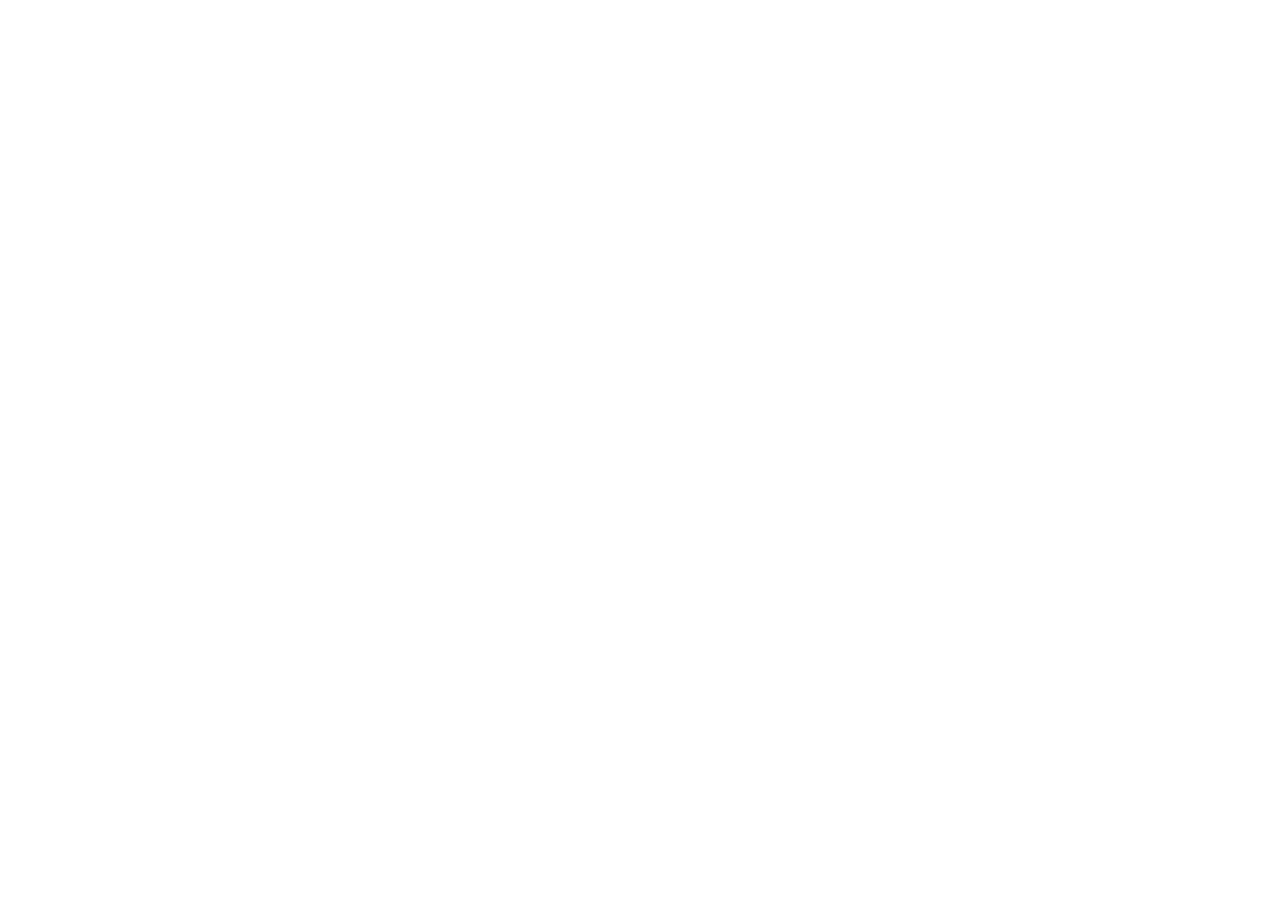
==== public/index.html @ 7d1fc3ef "Fix GitHub Pages project route" ====
<!doctype html>
<html lang="en">

  <head>
    <meta charset="UTF-8" />
    <meta
      name="viewport"
      content="width=device-width, initial-scale=1.0, maximum-scale=1" />
    <link rel="preconnect" href="https://fonts.googleapis.com" />
    <link rel="preconnect" href="https://fonts.gstatic.com" crossorigin />
    <link href="https://fonts.googleapis.com/css2?family=Cormorant+Garamond:ital,wght@0,400;0,500;0,600;1,400;1,500&family=Manrope:wght@400;500;600;700&display=swap" rel="stylesheet" />
    <meta name="theme-color" content="#171613" />
    <meta name="description" content="Maison Luminé — luxury streetwear, crafted in Lagos. For those becoming. Where luxury becomes legacy." />
    <meta property="og:title" content="Maison Luminé — For Those Becoming" />
    <meta property="og:description" content="Luxury streetwear, crafted in Lagos. Discover the next expression from Maison Luminé." />
    <title>Maison Luminé — Luxury Streetwear, Lagos</title>
    <script type="module" crossorigin src="/maison-lumine/assets/index-CKcdTWID.js"></script>
    <link rel="stylesheet" crossorigin href="/maison-lumine/assets/index-BAjoFirK.css">
  </head>

  <body>
    <script id="manus-runtime">window.__MANUS_HOST_DEV__ = false;
(function(){"use strict";var Mr={exports:{}},Kn={};/**
 * @license React
 * react-jsx-runtime.production.js
 *
 * Copyright (c) Meta Platforms, Inc. and affiliates.
 *
 * This source code is licensed under the MIT license found in the
 * LICENSE file in the root directory of this source tree.
 */var $c;function um(){if($c)return Kn;$c=1;var r=Symbol.for("react.transitional.element"),i=Symbol.for("react.fragment");function c(s,d,m){var x=null;if(m!==void 0&&(x=""+m),d.key!==void 0&&(x=""+d.key),"key"in d){m={};for(var R in d)R!=="key"&&(m[R]=d[R])}else m=d;return d=m.ref,{$$typeof:r,type:s,key:x,ref:d!==void 0?d:null,props:m}}return Kn.Fragment=i,Kn.jsx=c,Kn.jsxs=c,Kn}var Fc;function dm(){return Fc||(Fc=1,Mr.exports=um()),Mr.exports}var h=dm(),Ar={exports:{}},Pn={},Rr={exports:{}},Nr={};/**
 * @license React
 * scheduler.production.js
 *
 * Copyright (c) Meta Platforms, Inc. and affiliates.
 *
 * This source code is licensed under the MIT license found in the
 * LICENSE file in the root directory of this source tree.
 */var Ic;function fm(){return Ic||(Ic=1,function(r){function i(A,q){var B=A.length;A.push(q);t:for(;0<B;){var bt=B-1>>>1,p=A[bt];if(0<d(p,q))A[bt]=q,A[B]=p,B=bt;else break t}}function c(A){return A.length===0?null:A[0]}function s(A){if(A.length===0)return null;var q=A[0],B=A.pop();if(B!==q){A[0]=B;t:for(var bt=0,p=A.length,O=p>>>1;bt<O;){var X=2*(bt+1)-1,G=A[X],Z=X+1,st=A[Z];if(0>d(G,B))Z<p&&0>d(st,G)?(A[bt]=st,A[Z]=B,bt=Z):(A[bt]=G,A[X]=B,bt=X);else if(Z<p&&0>d(st,B))A[bt]=st,A[Z]=B,bt=Z;else break t}}return q}function d(A,q){var B=A.sortIndex-q.sortIndex;return B!==0?B:A.id-q.id}if(r.unstable_now=void 0,typeof performance=="object"&&typeof performance.now=="function"){var m=performance;r.unstable_now=function(){return m.now()}}else{var x=Date,R=x.now();r.unstable_now=function(){return x.now()-R}}var C=[],v=[],D=1,j=null,J=3,at=!1,$=!1,nt=!1,ct=!1,ht=typeof setTimeout=="function"?setTimeout:null,St=typeof clearTimeout=="function"?clearTimeout:null,_=typeof setImmediate<"u"?setImmediate:null;function Y(A){for(var q=c(v);q!==null;){if(q.callback===null)s(v);else if(q.startTime<=A)s(v),q.sortIndex=q.expirationTime,i(C,q);else break;q=c(v)}}function H(A){if(nt=!1,Y(A),!$)if(c(C)!==null)$=!0,it||(it=!0,Bt());else{var q=c(v);q!==null&&Mt(H,q.startTime-A)}}var it=!1,rt=-1,V=5,xt=-1;function Be(){return ct?!0:!(r.unstable_now()-xt<V)}function te(){if(ct=!1,it){var A=r.unstable_now();xt=A;var q=!0;try{t:{$=!1,nt&&(nt=!1,St(rt),rt=-1),at=!0;var B=J;try{e:{for(Y(A),j=c(C);j!==null&&!(j.expirationTime>A&&Be());){var bt=j.callback;if(typeof bt=="function"){j.callback=null,J=j.priorityLevel;var p=bt(j.expirationTime<=A);if(A=r.unstable_now(),typeof p=="function"){j.callback=p,Y(A),q=!0;break e}j===c(C)&&s(C),Y(A)}else s(C);j=c(C)}if(j!==null)q=!0;else{var O=c(v);O!==null&&Mt(H,O.startTime-A),q=!1}}break t}finally{j=null,J=B,at=!1}q=void 0}}finally{q?Bt():it=!1}}}var Bt;if(typeof _=="function")Bt=function(){_(te)};else if(typeof MessageChannel<"u"){var me=new MessageChannel,Se=me.port2;me.port1.onmessage=te,Bt=function(){Se.postMessage(null)}}else Bt=function(){ht(te,0)};function Mt(A,q){rt=ht(function(){A(r.unstable_now())},q)}r.unstable_IdlePriority=5,r.unstable_ImmediatePriority=1,r.unstable_LowPriority=4,r.unstable_NormalPriority=3,r.unstable_Profiling=null,r.unstable_UserBlockingPriority=2,r.unstable_cancelCallback=function(A){A.callback=null},r.unstable_forceFrameRate=function(A){0>A||125<A?console.error("forceFrameRate takes a positive int between 0 and 125, forcing frame rates higher than 125 fps is not supported"):V=0<A?Math.floor(1e3/A):5},r.unstable_getCurrentPriorityLevel=function(){return J},r.unstable_next=function(A){switch(J){case 1:case 2:case 3:var q=3;break;default:q=J}var B=J;J=q;try{return A()}finally{J=B}},r.unstable_requestPaint=function(){ct=!0},r.unstable_runWithPriority=function(A,q){switch(A){case 1:case 2:case 3:case 4:case 5:break;default:A=3}var B=J;J=A;try{return q()}finally{J=B}},r.unstable_scheduleCallback=function(A,q,B){var bt=r.unstable_now();switch(typeof B=="object"&&B!==null?(B=B.delay,B=typeof B=="number"&&0<B?bt+B:bt):B=bt,A){case 1:var p=-1;break;case 2:p=250;break;case 5:p=1073741823;break;case 4:p=1e4;break;default:p=5e3}return p=B+p,A={id:D++,callback:q,priorityLevel:A,startTime:B,expirationTime:p,sortIndex:-1},B>bt?(A.sortIndex=B,i(v,A),c(C)===null&&A===c(v)&&(nt?(St(rt),rt=-1):nt=!0,Mt(H,B-bt))):(A.sortIndex=p,i(C,A),$||at||($=!0,it||(it=!0,Bt()))),A},r.unstable_shouldYield=Be,r.unstable_wrapCallback=function(A){var q=J;return function(){var B=J;J=q;try{return A.apply(this,arguments)}finally{J=B}}}}(Nr)),Nr}var tu;function hm(){return tu||(tu=1,Rr.exports=fm()),Rr.exports}var zr={exports:{}},ut={};/**
 * @license React
 * react.production.js
 *
 * Copyright (c) Meta Platforms, Inc. and affiliates.
 *
 * This source code is licensed under the MIT license found in the
 * LICENSE file in the root directory of this source tree.
 */var eu;function mm(){if(eu)return ut;eu=1;var r=Symbol.for("react.transitional.element"),i=Symbol.for("react.portal"),c=Symbol.for("react.fragment"),s=Symbol.for("react.strict_mode"),d=Symbol.for("react.profiler"),m=Symbol.for("react.consumer"),x=Symbol.for("react.context"),R=Symbol.for("react.forward_ref"),C=Symbol.for("react.suspense"),v=Symbol.for("react.memo"),D=Symbol.for("react.lazy"),j=Symbol.iterator;function J(p){return p===null||typeof p!="object"?null:(p=j&&p[j]||p["@@iterator"],typeof p=="function"?p:null)}var at={isMounted:function(){return!1},enqueueForceUpdate:function(){},enqueueReplaceState:function(){},enqueueSetState:function(){}},$=Object.assign,nt={};function ct(p,O,X){this.props=p,this.context=O,this.refs=nt,this.updater=X||at}ct.prototype.isReactComponent={},ct.prototype.setState=function(p,O){if(typeof p!="object"&&typeof p!="function"&&p!=null)throw Error("takes an object of state variables to update or a function which returns an object of state variables.");this.updater.enqueueSetState(this,p,O,"setState")},ct.prototype.forceUpdate=function(p){this.updater.enqueueForceUpdate(this,p,"forceUpdate")};function ht(){}ht.prototype=ct.prototype;function St(p,O,X){this.props=p,this.context=O,this.refs=nt,this.updater=X||at}var _=St.prototype=new ht;_.constructor=St,$(_,ct.prototype),_.isPureReactComponent=!0;var Y=Array.isArray,H={H:null,A:null,T:null,S:null,V:null},it=Object.prototype.hasOwnProperty;function rt(p,O,X,G,Z,st){return X=st.ref,{$$typeof:r,type:p,key:O,ref:X!==void 0?X:null,props:st}}function V(p,O){return rt(p.type,O,void 0,void 0,void 0,p.props)}function xt(p){return typeof p=="object"&&p!==null&&p.$$typeof===r}function Be(p){var O={"=":"=0",":":"=2"};return"$"+p.replace(/[=:]/g,function(X){return O[X]})}var te=/\/+/g;function Bt(p,O){return typeof p=="object"&&p!==null&&p.key!=null?Be(""+p.key):O.toString(36)}function me(){}function Se(p){switch(p.status){case"fulfilled":return p.value;case"rejected":throw p.reason;default:switch(typeof p.status=="string"?p.then(me,me):(p.status="pending",p.then(function(O){p.status==="pending"&&(p.status="fulfilled",p.value=O)},function(O){p.status==="pending"&&(p.status="rejected",p.reason=O)})),p.status){case"fulfilled":return p.value;case"rejected":throw p.reason}}throw p}function Mt(p,O,X,G,Z){var st=typeof p;(st==="undefined"||st==="boolean")&&(p=null);var I=!1;if(p===null)I=!0;else switch(st){case"bigint":case"string":case"number":I=!0;break;case"object":switch(p.$$typeof){case r:case i:I=!0;break;case D:return I=p._init,Mt(I(p._payload),O,X,G,Z)}}if(I)return Z=Z(p),I=G===""?"."+Bt(p,0):G,Y(Z)?(X="",I!=null&&(X=I.replace(te,"$&/")+"/"),Mt(Z,O,X,"",function(Jt){return Jt})):Z!=null&&(xt(Z)&&(Z=V(Z,X+(Z.key==null||p&&p.key===Z.key?"":(""+Z.key).replace(te,"$&/")+"/")+I)),O.push(Z)),1;I=0;var gt=G===""?".":G+":";if(Y(p))for(var Tt=0;Tt<p.length;Tt++)G=p[Tt],st=gt+Bt(G,Tt),I+=Mt(G,O,X,st,Z);else if(Tt=J(p),typeof Tt=="function")for(p=Tt.call(p),Tt=0;!(G=p.next()).done;)G=G.value,st=gt+Bt(G,Tt++),I+=Mt(G,O,X,st,Z);else if(st==="object"){if(typeof p.then=="function")return Mt(Se(p),O,X,G,Z);throw O=String(p),Error("Objects are not valid as a React child (found: "+(O==="[object Object]"?"object with keys {"+Object.keys(p).join(", ")+"}":O)+"). If you meant to render a collection of children, use an array instead.")}return I}function A(p,O,X){if(p==null)return p;var G=[],Z=0;return Mt(p,G,"","",function(st){return O.call(X,st,Z++)}),G}function q(p){if(p._status===-1){var O=p._result;O=O(),O.then(function(X){(p._status===0||p._status===-1)&&(p._status=1,p._result=X)},function(X){(p._status===0||p._status===-1)&&(p._status=2,p._result=X)}),p._status===-1&&(p._status=0,p._result=O)}if(p._status===1)return p._result.default;throw p._result}var B=typeof reportError=="function"?reportError:function(p){if(typeof window=="object"&&typeof window.ErrorEvent=="function"){var O=new window.ErrorEvent("error",{bubbles:!0,cancelable:!0,message:typeof p=="object"&&p!==null&&typeof p.message=="string"?String(p.message):String(p),error:p});if(!window.dispatchEvent(O))return}else if(typeof process=="object"&&typeof process.emit=="function"){process.emit("uncaughtException",p);return}console.error(p)};function bt(){}return ut.Children={map:A,forEach:function(p,O,X){A(p,function(){O.apply(this,arguments)},X)},count:function(p){var O=0;return A(p,function(){O++}),O},toArray:function(p){return A(p,function(O){return O})||[]},only:function(p){if(!xt(p))throw Error("React.Children.only expected to receive a single React element child.");return p}},ut.Component=ct,ut.Fragment=c,ut.Profiler=d,ut.PureComponent=St,ut.StrictMode=s,ut.Suspense=C,ut.__CLIENT_INTERNALS_DO_NOT_USE_OR_WARN_USERS_THEY_CANNOT_UPGRADE=H,ut.__COMPILER_RUNTIME={__proto__:null,c:function(p){return H.H.useMemoCache(p)}},ut.cache=function(p){return function(){return p.apply(null,arguments)}},ut.cloneElement=function(p,O,X){if(p==null)throw Error("The argument must be a React element, but you passed "+p+".");var G=$({},p.props),Z=p.key,st=void 0;if(O!=null)for(I in O.ref!==void 0&&(st=void 0),O.key!==void 0&&(Z=""+O.key),O)!it.call(O,I)||I==="key"||I==="__self"||I==="__source"||I==="ref"&&O.ref===void 0||(G[I]=O[I]);var I=arguments.length-2;if(I===1)G.children=X;else if(1<I){for(var gt=Array(I),Tt=0;Tt<I;Tt++)gt[Tt]=arguments[Tt+2];G.children=gt}return rt(p.type,Z,void 0,void 0,st,G)},ut.createContext=function(p){return p={$$typeof:x,_currentValue:p,_currentValue2:p,_threadCount:0,Provider:null,Consumer:null},p.Provider=p,p.Consumer={$$typeof:m,_context:p},p},ut.createElement=function(p,O,X){var G,Z={},st=null;if(O!=null)for(G in O.key!==void 0&&(st=""+O.key),O)it.call(O,G)&&G!=="key"&&G!=="__self"&&G!=="__source"&&(Z[G]=O[G]);var I=arguments.length-2;if(I===1)Z.children=X;else if(1<I){for(var gt=Array(I),Tt=0;Tt<I;Tt++)gt[Tt]=arguments[Tt+2];Z.children=gt}if(p&&p.defaultProps)for(G in I=p.defaultProps,I)Z[G]===void 0&&(Z[G]=I[G]);return rt(p,st,void 0,void 0,null,Z)},ut.createRef=function(){return{current:null}},ut.forwardRef=function(p){return{$$typeof:R,render:p}},ut.isValidElement=xt,ut.lazy=function(p){return{$$typeof:D,_payload:{_status:-1,_result:p},_init:q}},ut.memo=function(p,O){return{$$typeof:v,type:p,compare:O===void 0?null:O}},ut.startTransition=function(p){var O=H.T,X={};H.T=X;try{var G=p(),Z=H.S;Z!==null&&Z(X,G),typeof G=="object"&&G!==null&&typeof G.then=="function"&&G.then(bt,B)}catch(st){B(st)}finally{H.T=O}},ut.unstable_useCacheRefresh=function(){return H.H.useCacheRefresh()},ut.use=function(p){return H.H.use(p)},ut.useActionState=function(p,O,X){return H.H.useActionState(p,O,X)},ut.useCallback=function(p,O){return H.H.useCallback(p,O)},ut.useContext=function(p){return H.H.useContext(p)},ut.useDebugValue=function(){},ut.useDeferredValue=function(p,O){return H.H.useDeferredValue(p,O)},ut.useEffect=function(p,O,X){var G=H.H;if(typeof X=="function")throw Error("useEffect CRUD overload is not enabled in this build of React.");return G.useEffect(p,O)},ut.useId=function(){return H.H.useId()},ut.useImperativeHandle=function(p,O,X){return H.H.useImperativeHandle(p,O,X)},ut.useInsertionEffect=function(p,O){return H.H.useInsertionEffect(p,O)},ut.useLayoutEffect=function(p,O){return H.H.useLayoutEffect(p,O)},ut.useMemo=function(p,O){return H.H.useMemo(p,O)},ut.useOptimistic=function(p,O){return H.H.useOptimistic(p,O)},ut.useReducer=function(p,O,X){return H.H.useReducer(p,O,X)},ut.useRef=function(p){return H.H.useRef(p)},ut.useState=function(p){return H.H.useState(p)},ut.useSyncExternalStore=function(p,O,X){return H.H.useSyncExternalStore(p,O,X)},ut.useTransition=function(){return H.H.useTransition()},ut.version="19.1.1",ut}var lu;function _r(){return lu||(lu=1,zr.exports=mm()),zr.exports}var kr={exports:{}},he={};/**
 * @license React
 * react-dom.production.js
 *
 * Copyright (c) Meta Platforms, Inc. and affiliates.
 *
 * This source code is licensed under the MIT license found in the
 * LICENSE file in the root directory of this source tree.
 */var au;function gm(){if(au)return he;au=1;var r=_r();function i(C){var v="https://react.dev/errors/"+C;if(1<arguments.length){v+="?args[]="+encodeURIComponent(arguments[1]);for(var D=2;D<arguments.length;D++)v+="&args[]="+encodeURIComponent(arguments[D])}return"Minified React error #"+C+"; visit "+v+" for the full message or use the non-minified dev environment for full errors and additional helpful warnings."}function c(){}var s={d:{f:c,r:function(){throw Error(i(522))},D:c,C:c,L:c,m:c,X:c,S:c,M:c},p:0,findDOMNode:null},d=Symbol.for("react.portal");function m(C,v,D){var j=3<arguments.length&&arguments[3]!==void 0?arguments[3]:null;return{$$typeof:d,key:j==null?null:""+j,children:C,containerInfo:v,implementation:D}}var x=r.__CLIENT_INTERNALS_DO_NOT_USE_OR_WARN_USERS_THEY_CANNOT_UPGRADE;function R(C,v){if(C==="font")return"";if(typeof v=="string")return v==="use-credentials"?v:""}return he.__DOM_INTERNALS_DO_NOT_USE_OR_WARN_USERS_THEY_CANNOT_UPGRADE=s,he.createPortal=function(C,v){var D=2<arguments.length&&arguments[2]!==void 0?arguments[2]:null;if(!v||v.nodeType!==1&&v.nodeType!==9&&v.nodeType!==11)throw Error(i(299));return m(C,v,null,D)},he.flushSync=function(C){var v=x.T,D=s.p;try{if(x.T=null,s.p=2,C)return C()}finally{x.T=v,s.p=D,s.d.f()}},he.preconnect=function(C,v){typeof C=="string"&&(v?(v=v.crossOrigin,v=typeof v=="string"?v==="use-credentials"?v:"":void 0):v=null,s.d.C(C,v))},he.prefetchDNS=function(C){typeof C=="string"&&s.d.D(C)},he.preinit=function(C,v){if(typeof C=="string"&&v&&typeof v.as=="string"){var D=v.as,j=R(D,v.crossOrigin),J=typeof v.integrity=="string"?v.integrity:void 0,at=typeof v.fetchPriority=="string"?v.fetchPriority:void 0;D==="style"?s.d.S(C,typeof v.precedence=="string"?v.precedence:void 0,{crossOrigin:j,integrity:J,fetchPriority:at}):D==="script"&&s.d.X(C,{crossOrigin:j,integrity:J,fetchPriority:at,nonce:typeof v.nonce=="string"?v.nonce:void 0})}},he.preinitModule=function(C,v){if(typeof C=="string")if(typeof v=="object"&&v!==null){if(v.as==null||v.as==="script"){var D=R(v.as,v.crossOrigin);s.d.M(C,{crossOrigin:D,integrity:typeof v.integrity=="string"?v.integrity:void 0,nonce:typeof v.nonce=="string"?v.nonce:void 0})}}else v==null&&s.d.M(C)},he.preload=function(C,v){if(typeof C=="string"&&typeof v=="object"&&v!==null&&typeof v.as=="string"){var D=v.as,j=R(D,v.crossOrigin);s.d.L(C,D,{crossOrigin:j,integrity:typeof v.integrity=="string"?v.integrity:void 0,nonce:typeof v.nonce=="string"?v.nonce:void 0,type:typeof v.type=="string"?v.type:void 0,fetchPriority:typeof v.fetchPriority=="string"?v.fetchPriority:void 0,referrerPolicy:typeof v.referrerPolicy=="string"?v.referrerPolicy:void 0,imageSrcSet:typeof v.imageSrcSet=="string"?v.imageSrcSet:void 0,imageSizes:typeof v.imageSizes=="string"?v.imageSizes:void 0,media:typeof v.media=="string"?v.media:void 0})}},he.preloadModule=function(C,v){if(typeof C=="string")if(v){var D=R(v.as,v.crossOrigin);s.d.m(C,{as:typeof v.as=="string"&&v.as!=="script"?v.as:void 0,crossOrigin:D,integrity:typeof v.integrity=="string"?v.integrity:void 0})}else s.d.m(C)},he.requestFormReset=function(C){s.d.r(C)},he.unstable_batchedUpdates=function(C,v){return C(v)},he.useFormState=function(C,v,D){return x.H.useFormState(C,v,D)},he.useFormStatus=function(){return x.H.useHostTransitionStatus()},he.version="19.1.1",he}var nu;function pm(){if(nu)return kr.exports;nu=1;function r(){if(!(typeof __REACT_DEVTOOLS_GLOBAL_HOOK__>"u"||typeof __REACT_DEVTOOLS_GLOBAL_HOOK__.checkDCE!="function"))try{__REACT_DEVTOOLS_GLOBAL_HOOK__.checkDCE(r)}catch(i){console.error(i)}}return r(),kr.exports=gm(),kr.exports}/**
 * @license React
 * react-dom-client.production.js
 *
 * Copyright (c) Meta Platforms, Inc. and affiliates.
 *
 * This source code is licensed under the MIT license found in the
 * LICENSE file in the root directory of this source tree.
 */var ou;function ym(){if(ou)return Pn;ou=1;var r=hm(),i=_r(),c=pm();function s(t){var e="https://react.dev/errors/"+t;if(1<arguments.length){e+="?args[]="+encodeURIComponent(arguments[1]);for(var l=2;l<arguments.length;l++)e+="&args[]="+encodeURIComponent(arguments[l])}return"Minified React error #"+t+"; visit "+e+" for the full message or use the non-minified dev environment for full errors and additional helpful warnings."}function d(t){return!(!t||t.nodeType!==1&&t.nodeType!==9&&t.nodeType!==11)}function m(t){var e=t,l=t;if(t.alternate)for(;e.return;)e=e.return;else{t=e;do e=t,(e.flags&4098)!==0&&(l=e.return),t=e.return;while(t)}return e.tag===3?l:null}function x(t){if(t.tag===13){var e=t.memoizedState;if(e===null&&(t=t.alternate,t!==null&&(e=t.memoizedState)),e!==null)return e.dehydrated}return null}function R(t){if(m(t)!==t)throw Error(s(188))}function C(t){var e=t.alternate;if(!e){if(e=m(t),e===null)throw Error(s(188));return e!==t?null:t}for(var l=t,a=e;;){var n=l.return;if(n===null)break;var o=n.alternate;if(o===null){if(a=n.return,a!==null){l=a;continue}break}if(n.child===o.child){for(o=n.child;o;){if(o===l)return R(n),t;if(o===a)return R(n),e;o=o.sibling}throw Error(s(188))}if(l.return!==a.return)l=n,a=o;else{for(var u=!1,f=n.child;f;){if(f===l){u=!0,l=n,a=o;break}if(f===a){u=!0,a=n,l=o;break}f=f.sibling}if(!u){for(f=o.child;f;){if(f===l){u=!0,l=o,a=n;break}if(f===a){u=!0,a=o,l=n;break}f=f.sibling}if(!u)throw Error(s(189))}}if(l.alternate!==a)throw Error(s(190))}if(l.tag!==3)throw Error(s(188));return l.stateNode.current===l?t:e}function v(t){var e=t.tag;if(e===5||e===26||e===27||e===6)return t;for(t=t.child;t!==null;){if(e=v(t),e!==null)return e;t=t.sibling}return null}var D=Object.assign,j=Symbol.for("react.element"),J=Symbol.for("react.transitional.element"),at=Symbol.for("react.portal"),$=Symbol.for("react.fragment"),nt=Symbol.for("react.strict_mode"),ct=Symbol.for("react.profiler"),ht=Symbol.for("react.provider"),St=Symbol.for("react.consumer"),_=Symbol.for("react.context"),Y=Symbol.for("react.forward_ref"),H=Symbol.for("react.suspense"),it=Symbol.for("react.suspense_list"),rt=Symbol.for("react.memo"),V=Symbol.for("react.lazy"),xt=Symbol.for("react.activity"),Be=Symbol.for("react.memo_cache_sentinel"),te=Symbol.iterator;function Bt(t){return t===null||typeof t!="object"?null:(t=te&&t[te]||t["@@iterator"],typeof t=="function"?t:null)}var me=Symbol.for("react.client.reference");function Se(t){if(t==null)return null;if(typeof t=="function")return t.$$typeof===me?null:t.displayName||t.name||null;if(typeof t=="string")return t;switch(t){case $:return"Fragment";case ct:return"Profiler";case nt:return"StrictMode";case H:return"Suspense";case it:return"SuspenseList";case xt:return"Activity"}if(typeof t=="object")switch(t.$$typeof){case at:return"Portal";case _:return(t.displayName||"Context")+".Provider";case St:return(t._context.displayName||"Context")+".Consumer";case Y:var e=t.render;return t=t.displayName,t||(t=e.displayName||e.name||"",t=t!==""?"ForwardRef("+t+")":"ForwardRef"),t;case rt:return e=t.displayName||null,e!==null?e:Se(t.type)||"Memo";case V:e=t._payload,t=t._init;try{return Se(t(e))}catch{}}return null}var Mt=Array.isArray,A=i.__CLIENT_INTERNALS_DO_NOT_USE_OR_WARN_USERS_THEY_CANNOT_UPGRADE,q=c.__DOM_INTERNALS_DO_NOT_USE_OR_WARN_USERS_THEY_CANNOT_UPGRADE,B={pending:!1,data:null,method:null,action:null},bt=[],p=-1;function O(t){return{current:t}}function X(t){0>p||(t.current=bt[p],bt[p]=null,p--)}function G(t,e){p++,bt[p]=t.current,t.current=e}var Z=O(null),st=O(null),I=O(null),gt=O(null);function Tt(t,e){switch(G(I,e),G(st,t),G(Z,null),e.nodeType){case 9:case 11:t=(t=e.documentElement)&&(t=t.namespaceURI)?Hh(t):0;break;default:if(t=e.tagName,e=e.namespaceURI)e=Hh(e),t=Uh(e,t);else switch(t){case"svg":t=1;break;case"math":t=2;break;default:t=0}}X(Z),G(Z,t)}function Jt(){X(Z),X(st),X(I)}function Ke(t){t.memoizedState!==null&&G(gt,t);var e=Z.current,l=Uh(e,t.type);e!==l&&(G(st,t),G(Z,l))}function Ce(t){st.current===t&&(X(Z),X(st)),gt.current===t&&(X(gt),Wo._currentValue=B)}var Pe=Object.prototype.hasOwnProperty,yl=r.unstable_scheduleCallback,sn=r.unstable_cancelCallback,Ca=r.unstable_shouldYield,ri=r.unstable_requestPaint,ge=r.unstable_now,si=r.unstable_getCurrentPriorityLevel,Ul=r.unstable_ImmediatePriority,Fn=r.unstable_UserBlockingPriority,nl=r.unstable_NormalPriority,ci=r.unstable_LowPriority,Gl=r.unstable_IdlePriority,ui=r.log,Ea=r.unstable_setDisableYieldValue,ql=null,Wt=null;function Je(t){if(typeof ui=="function"&&Ea(t),Wt&&typeof Wt.setStrictMode=="function")try{Wt.setStrictMode(ql,t)}catch{}}var $t=Math.clz32?Math.clz32:fi,di=Math.log,Ta=Math.LN2;function fi(t){return t>>>=0,t===0?32:31-(di(t)/Ta|0)|0}var L=256,cn=4194304;function vl(t){var e=t&42;if(e!==0)return e;switch(t&-t){case 1:return 1;case 2:return 2;case 4:return 4;case 8:return 8;case 16:return 16;case 32:return 32;case 64:return 64;case 128:return 128;case 256:case 512:case 1024:case 2048:case 4096:case 8192:case 16384:case 32768:case 65536:case 131072:case 262144:case 524288:case 1048576:case 2097152:return t&4194048;case 4194304:case 8388608:case 16777216:case 33554432:return t&62914560;case 67108864:return 67108864;case 134217728:return 134217728;case 268435456:return 268435456;case 536870912:return 536870912;case 1073741824:return 0;default:return t}}function un(t,e,l){var a=t.pendingLanes;if(a===0)return 0;var n=0,o=t.suspendedLanes,u=t.pingedLanes;t=t.warmLanes;var f=a&134217727;return f!==0?(a=f&~o,a!==0?n=vl(a):(u&=f,u!==0?n=vl(u):l||(l=f&~t,l!==0&&(n=vl(l))))):(f=a&~o,f!==0?n=vl(f):u!==0?n=vl(u):l||(l=a&~t,l!==0&&(n=vl(l)))),n===0?0:e!==0&&e!==n&&(e&o)===0&&(o=n&-n,l=e&-e,o>=l||o===32&&(l&4194048)!==0)?e:n}function Dt(t,e){return(t.pendingLanes&~(t.suspendedLanes&~t.pingedLanes)&e)===0}function In(t,e){switch(t){case 1:case 2:case 4:case 8:case 64:return e+250;case 16:case 32:case 128:case 256:case 512:case 1024:case 2048:case 4096:case 8192:case 16384:case 32768:case 65536:case 131072:case 262144:case 524288:case 1048576:case 2097152:return e+5e3;case 4194304:case 8388608:case 16777216:case 33554432:return-1;case 67108864:case 134217728:case 268435456:case 536870912:case 1073741824:return-1;default:return-1}}function to(){var t=L;return L<<=1,(L&4194048)===0&&(L=256),t}function hi(){var t=cn;return cn<<=1,(cn&62914560)===0&&(cn=4194304),t}function eo(t){for(var e=[],l=0;31>l;l++)e.push(t);return e}function Da(t,e){t.pendingLanes|=e,e!==268435456&&(t.suspendedLanes=0,t.pingedLanes=0,t.warmLanes=0)}function Ir(t,e,l,a,n,o){var u=t.pendingLanes;t.pendingLanes=l,t.suspendedLanes=0,t.pingedLanes=0,t.warmLanes=0,t.expiredLanes&=l,t.entangledLanes&=l,t.errorRecoveryDisabledLanes&=l,t.shellSuspendCounter=0;var f=t.entanglements,g=t.expirationTimes,S=t.hiddenUpdates;for(l=u&~l;0<l;){var N=31-$t(l),k=1<<N;f[N]=0,g[N]=-1;var E=S[N];if(E!==null)for(S[N]=null,N=0;N<E.length;N++){var T=E[N];T!==null&&(T.lane&=-536870913)}l&=~k}a!==0&&mi(t,a,0),o!==0&&n===0&&t.tag!==0&&(t.suspendedLanes|=o&~(u&~e))}function mi(t,e,l){t.pendingLanes|=e,t.suspendedLanes&=~e;var a=31-$t(e);t.entangledLanes|=e,t.entanglements[a]=t.entanglements[a]|1073741824|l&4194090}function gi(t,e){var l=t.entangledLanes|=e;for(t=t.entanglements;l;){var a=31-$t(l),n=1<<a;n&e|t[a]&e&&(t[a]|=e),l&=~n}}function lo(t){switch(t){case 2:t=1;break;case 8:t=4;break;case 32:t=16;break;case 256:case 512:case 1024:case 2048:case 4096:case 8192:case 16384:case 32768:case 65536:case 131072:case 262144:case 524288:case 1048576:case 2097152:case 4194304:case 8388608:case 16777216:case 33554432:t=128;break;case 268435456:t=134217728;break;default:t=0}return t}function ao(t){return t&=-t,2<t?8<t?(t&134217727)!==0?32:268435456:8:2}function pi(){var t=q.p;return t!==0?t:(t=window.event,t===void 0?32:nm(t.type))}function ts(t,e){var l=q.p;try{return q.p=t,e()}finally{q.p=l}}var ol=Math.random().toString(36).slice(2),ee="__reactFiber$"+ol,pe="__reactProps$"+ol,Yl="__reactContainer$"+ol,no="__reactEvents$"+ol,es="__reactListeners$"+ol,ls="__reactHandles$"+ol,yi="__reactResources$"+ol,Ma="__reactMarker$"+ol;function oo(t){delete t[ee],delete t[pe],delete t[no],delete t[es],delete t[ls]}function Vl(t){var e=t[ee];if(e)return e;for(var l=t.parentNode;l;){if(e=l[Yl]||l[ee]){if(l=e.alternate,e.child!==null||l!==null&&l.child!==null)for(t=Vh(t);t!==null;){if(l=t[ee])return l;t=Vh(t)}return e}t=l,l=t.parentNode}return null}function Xl(t){if(t=t[ee]||t[Yl]){var e=t.tag;if(e===5||e===6||e===13||e===26||e===27||e===3)return t}return null}function Aa(t){var e=t.tag;if(e===5||e===26||e===27||e===6)return t.stateNode;throw Error(s(33))}function Zl(t){var e=t[yi];return e||(e=t[yi]={hoistableStyles:new Map,hoistableScripts:new Map}),e}function Vt(t){t[Ma]=!0}var vi=new Set,bi={};function bl(t,e){We(t,e),We(t+"Capture",e)}function We(t,e){for(bi[t]=e,t=0;t<e.length;t++)vi.add(e[t])}var as=RegExp("^[:A-Z_a-z\\u00C0-\\u00D6\\u00D8-\\u00F6\\u00F8-\\u02FF\\u0370-\\u037D\\u037F-\\u1FFF\\u200C-\\u200D\\u2070-\\u218F\\u2C00-\\u2FEF\\u3001-\\uD7FF\\uF900-\\uFDCF\\uFDF0-\\uFFFD][:A-Z_a-z\\u00C0-\\u00D6\\u00D8-\\u00F6\\u00F8-\\u02FF\\u0370-\\u037D\\u037F-\\u1FFF\\u200C-\\u200D\\u2070-\\u218F\\u2C00-\\u2FEF\\u3001-\\uD7FF\\uF900-\\uFDCF\\uFDF0-\\uFFFD\\-.0-9\\u00B7\\u0300-\\u036F\\u203F-\\u2040]*$"),xi={},wi={};function Ra(t){return Pe.call(wi,t)?!0:Pe.call(xi,t)?!1:as.test(t)?wi[t]=!0:(xi[t]=!0,!1)}function M(t,e,l){if(Ra(e))if(l===null)t.removeAttribute(e);else{switch(typeof l){case"undefined":case"function":case"symbol":t.removeAttribute(e);return;case"boolean":var a=e.toLowerCase().slice(0,5);if(a!=="data-"&&a!=="aria-"){t.removeAttribute(e);return}}t.setAttribute(e,""+l)}}function tt(t,e,l){if(l===null)t.removeAttribute(e);else{switch(typeof l){case"undefined":case"function":case"symbol":case"boolean":t.removeAttribute(e);return}t.setAttribute(e,""+l)}}function Ot(t,e,l,a){if(a===null)t.removeAttribute(l);else{switch(typeof a){case"undefined":case"function":case"symbol":case"boolean":t.removeAttribute(l);return}t.setAttributeNS(e,l,""+a)}}var le,Ee;function ae(t){if(le===void 0)try{throw Error()}catch(l){var e=l.stack.trim().match(/\n( *(at )?)/);le=e&&e[1]||"",Ee=-1<l.stack.indexOf(`
    at`)?" (<anonymous>)":-1<l.stack.indexOf("@")?"@unknown:0:0":""}return`
`+le+t+Ee}var Le=!1;function He(t,e){if(!t||Le)return"";Le=!0;var l=Error.prepareStackTrace;Error.prepareStackTrace=void 0;try{var a={DetermineComponentFrameRoot:function(){try{if(e){var k=function(){throw Error()};if(Object.defineProperty(k.prototype,"props",{set:function(){throw Error()}}),typeof Reflect=="object"&&Reflect.construct){try{Reflect.construct(k,[])}catch(T){var E=T}Reflect.construct(t,[],k)}else{try{k.call()}catch(T){E=T}t.call(k.prototype)}}else{try{throw Error()}catch(T){E=T}(k=t())&&typeof k.catch=="function"&&k.catch(function(){})}}catch(T){if(T&&E&&typeof T.stack=="string")return[T.stack,E.stack]}return[null,null]}};a.DetermineComponentFrameRoot.displayName="DetermineComponentFrameRoot";var n=Object.getOwnPropertyDescriptor(a.DetermineComponentFrameRoot,"name");n&&n.configurable&&Object.defineProperty(a.DetermineComponentFrameRoot,"name",{value:"DetermineComponentFrameRoot"});var o=a.DetermineComponentFrameRoot(),u=o[0],f=o[1];if(u&&f){var g=u.split(`
`),S=f.split(`
`);for(n=a=0;a<g.length&&!g[a].includes("DetermineComponentFrameRoot");)a++;for(;n<S.length&&!S[n].includes("DetermineComponentFrameRoot");)n++;if(a===g.length||n===S.length)for(a=g.length-1,n=S.length-1;1<=a&&0<=n&&g[a]!==S[n];)n--;for(;1<=a&&0<=n;a--,n--)if(g[a]!==S[n]){if(a!==1||n!==1)do if(a--,n--,0>n||g[a]!==S[n]){var N=`
`+g[a].replace(" at new "," at ");return t.displayName&&N.includes("<anonymous>")&&(N=N.replace("<anonymous>",t.displayName)),N}while(1<=a&&0<=n);break}}}finally{Le=!1,Error.prepareStackTrace=l}return(l=t?t.displayName||t.name:"")?ae(l):""}function Ql(t){switch(t.tag){case 26:case 27:case 5:return ae(t.type);case 16:return ae("Lazy");case 13:return ae("Suspense");case 19:return ae("SuspenseList");case 0:case 15:return He(t.type,!1);case 11:return He(t.type.render,!1);case 1:return He(t.type,!0);case 31:return ae("Activity");default:return""}}function xl(t){try{var e="";do e+=Ql(t),t=t.return;while(t);return e}catch(l){return`
Error generating stack: `+l.message+`
`+l.stack}}function Xt(t){switch(typeof t){case"bigint":case"boolean":case"number":case"string":case"undefined":return t;case"object":return t;default:return""}}function il(t){var e=t.type;return(t=t.nodeName)&&t.toLowerCase()==="input"&&(e==="checkbox"||e==="radio")}function ve(t){var e=il(t)?"checked":"value",l=Object.getOwnPropertyDescriptor(t.constructor.prototype,e),a=""+t[e];if(!t.hasOwnProperty(e)&&typeof l<"u"&&typeof l.get=="function"&&typeof l.set=="function"){var n=l.get,o=l.set;return Object.defineProperty(t,e,{configurable:!0,get:function(){return n.call(this)},set:function(u){a=""+u,o.call(this,u)}}),Object.defineProperty(t,e,{enumerable:l.enumerable}),{getValue:function(){return a},setValue:function(u){a=""+u},stopTracking:function(){t._valueTracker=null,delete t[e]}}}}function re(t){t._valueTracker||(t._valueTracker=ve(t))}function rl(t){if(!t)return!1;var e=t._valueTracker;if(!e)return!0;var l=e.getValue(),a="";return t&&(a=il(t)?t.checked?"true":"false":t.value),t=a,t!==l?(e.setValue(t),!0):!1}function wl(t){if(t=t||(typeof document<"u"?document:void 0),typeof t>"u")return null;try{return t.activeElement||t.body}catch{return t.body}}var dn=/[\n"\\]/g;function se(t){return t.replace(dn,function(e){return"\\"+e.charCodeAt(0).toString(16)+" "})}function Kl(t,e,l,a,n,o,u,f){t.name="",u!=null&&typeof u!="function"&&typeof u!="symbol"&&typeof u!="boolean"?t.type=u:t.removeAttribute("type"),e!=null?u==="number"?(e===0&&t.value===""||t.value!=e)&&(t.value=""+Xt(e)):t.value!==""+Xt(e)&&(t.value=""+Xt(e)):u!=="submit"&&u!=="reset"||t.removeAttribute("value"),e!=null?Pl(t,u,Xt(e)):l!=null?Pl(t,u,Xt(l)):a!=null&&t.removeAttribute("value"),n==null&&o!=null&&(t.defaultChecked=!!o),n!=null&&(t.checked=n&&typeof n!="function"&&typeof n!="symbol"),f!=null&&typeof f!="function"&&typeof f!="symbol"&&typeof f!="boolean"?t.name=""+Xt(f):t.removeAttribute("name")}function Na(t,e,l,a,n,o,u,f){if(o!=null&&typeof o!="function"&&typeof o!="symbol"&&typeof o!="boolean"&&(t.type=o),e!=null||l!=null){if(!(o!=="submit"&&o!=="reset"||e!=null))return;l=l!=null?""+Xt(l):"",e=e!=null?""+Xt(e):l,f||e===t.value||(t.value=e),t.defaultValue=e}a=a??n,a=typeof a!="function"&&typeof a!="symbol"&&!!a,t.checked=f?t.checked:!!a,t.defaultChecked=!!a,u!=null&&typeof u!="function"&&typeof u!="symbol"&&typeof u!="boolean"&&(t.name=u)}function Pl(t,e,l){e==="number"&&wl(t.ownerDocument)===t||t.defaultValue===""+l||(t.defaultValue=""+l)}function $e(t,e,l,a){if(t=t.options,e){e={};for(var n=0;n<l.length;n++)e["$"+l[n]]=!0;for(l=0;l<t.length;l++)n=e.hasOwnProperty("$"+t[l].value),t[l].selected!==n&&(t[l].selected=n),n&&a&&(t[l].defaultSelected=!0)}else{for(l=""+Xt(l),e=null,n=0;n<t.length;n++){if(t[n].value===l){t[n].selected=!0,a&&(t[n].defaultSelected=!0);return}e!==null||t[n].disabled||(e=t[n])}e!==null&&(e.selected=!0)}}function za(t,e,l){if(e!=null&&(e=""+Xt(e),e!==t.value&&(t.value=e),l==null)){t.defaultValue!==e&&(t.defaultValue=e);return}t.defaultValue=l!=null?""+Xt(l):""}function _a(t,e,l,a){if(e==null){if(a!=null){if(l!=null)throw Error(s(92));if(Mt(a)){if(1<a.length)throw Error(s(93));a=a[0]}l=a}l==null&&(l=""),e=l}l=Xt(e),t.defaultValue=l,a=t.textContent,a===l&&a!==""&&a!==null&&(t.value=a)}function Fe(t,e){if(e){var l=t.firstChild;if(l&&l===t.lastChild&&l.nodeType===3){l.nodeValue=e;return}}t.textContent=e}var fn=new Set("animationIterationCount aspectRatio borderImageOutset borderImageSlice borderImageWidth boxFlex boxFlexGroup boxOrdinalGroup columnCount columns flex flexGrow flexPositive flexShrink flexNegative flexOrder gridArea gridRow gridRowEnd gridRowSpan gridRowStart gridColumn gridColumnEnd gridColumnSpan gridColumnStart fontWeight lineClamp lineHeight opacity order orphans scale tabSize widows zIndex zoom fillOpacity floodOpacity stopOpacity strokeDasharray strokeDashoffset strokeMiterlimit strokeOpacity strokeWidth MozAnimationIterationCount MozBoxFlex MozBoxFlexGroup MozLineClamp msAnimationIterationCount msFlex msZoom msFlexGrow msFlexNegative msFlexOrder msFlexPositive msFlexShrink msGridColumn msGridColumnSpan msGridRow msGridRowSpan WebkitAnimationIterationCount WebkitBoxFlex WebKitBoxFlexGroup WebkitBoxOrdinalGroup WebkitColumnCount WebkitColumns WebkitFlex WebkitFlexGrow WebkitFlexPositive WebkitFlexShrink WebkitLineClamp".split(" "));function ka(t,e,l){var a=e.indexOf("--")===0;l==null||typeof l=="boolean"||l===""?a?t.setProperty(e,""):e==="float"?t.cssFloat="":t[e]="":a?t.setProperty(e,l):typeof l!="number"||l===0||fn.has(e)?e==="float"?t.cssFloat=l:t[e]=(""+l).trim():t[e]=l+"px"}function Oa(t,e,l){if(e!=null&&typeof e!="object")throw Error(s(62));if(t=t.style,l!=null){for(var a in l)!l.hasOwnProperty(a)||e!=null&&e.hasOwnProperty(a)||(a.indexOf("--")===0?t.setProperty(a,""):a==="float"?t.cssFloat="":t[a]="");for(var n in e)a=e[n],e.hasOwnProperty(n)&&l[n]!==a&&ka(t,n,a)}else for(var o in e)e.hasOwnProperty(o)&&ka(t,o,e[o])}function ja(t){if(t.indexOf("-")===-1)return!1;switch(t){case"annotation-xml":case"color-profile":case"font-face":case"font-face-src":case"font-face-uri":case"font-face-format":case"font-face-name":case"missing-glyph":return!1;default:return!0}}var Si=new Map([["acceptCharset","accept-charset"],["htmlFor","for"],["httpEquiv","http-equiv"],["crossOrigin","crossorigin"],["accentHeight","accent-height"],["alignmentBaseline","alignment-baseline"],["arabicForm","arabic-form"],["baselineShift","baseline-shift"],["capHeight","cap-height"],["clipPath","clip-path"],["clipRule","clip-rule"],["colorInterpolation","color-interpolation"],["colorInterpolationFilters","color-interpolation-filters"],["colorProfile","color-profile"],["colorRendering","color-rendering"],["dominantBaseline","dominant-baseline"],["enableBackground","enable-background"],["fillOpacity","fill-opacity"],["fillRule","fill-rule"],["floodColor","flood-color"],["floodOpacity","flood-opacity"],["fontFamily","font-family"],["fontSize","font-size"],["fontSizeAdjust","font-size-adjust"],["fontStretch","font-stretch"],["fontStyle","font-style"],["fontVariant","font-variant"],["fontWeight","font-weight"],["glyphName","glyph-name"],["glyphOrientationHorizontal","glyph-orientation-horizontal"],["glyphOrientationVertical","glyph-orientation-vertical"],["horizAdvX","horiz-adv-x"],["horizOriginX","horiz-origin-x"],["imageRendering","image-rendering"],["letterSpacing","letter-spacing"],["lightingColor","lighting-color"],["markerEnd","marker-end"],["markerMid","marker-mid"],["markerStart","marker-start"],["overlinePosition","overline-position"],["overlineThickness","overline-thickness"],["paintOrder","paint-order"],["panose-1","panose-1"],["pointerEvents","pointer-events"],["renderingIntent","rendering-intent"],["shapeRendering","shape-rendering"],["stopColor","stop-color"],["stopOpacity","stop-opacity"],["strikethroughPosition","strikethrough-position"],["strikethroughThickness","strikethrough-thickness"],["strokeDasharray","stroke-dasharray"],["strokeDashoffset","stroke-dashoffset"],["strokeLinecap","stroke-linecap"],["strokeLinejoin","stroke-linejoin"],["strokeMiterlimit","stroke-miterlimit"],["strokeOpacity","stroke-opacity"],["strokeWidth","stroke-width"],["textAnchor","text-anchor"],["textDecoration","text-decoration"],["textRendering","text-rendering"],["transformOrigin","transform-origin"],["underlinePosition","underline-position"],["underlineThickness","underline-thickness"],["unicodeBidi","unicode-bidi"],["unicodeRange","unicode-range"],["unitsPerEm","units-per-em"],["vAlphabetic","v-alphabetic"],["vHanging","v-hanging"],["vIdeographic","v-ideographic"],["vMathematical","v-mathematical"],["vectorEffect","vector-effect"],["vertAdvY","vert-adv-y"],["vertOriginX","vert-origin-x"],["vertOriginY","vert-origin-y"],["wordSpacing","word-spacing"],["writingMode","writing-mode"],["xmlnsXlink","xmlns:xlink"],["xHeight","x-height"]]),Ci=/^[\u0000-\u001F ]*j[\r\n\t]*a[\r\n\t]*v[\r\n\t]*a[\r\n\t]*s[\r\n\t]*c[\r\n\t]*r[\r\n\t]*i[\r\n\t]*p[\r\n\t]*t[\r\n\t]*:/i;function Ba(t){return Ci.test(""+t)?"javascript:throw new Error('React has blocked a javascript: URL as a security precaution.')":t}var hn=null;function mn(t){return t=t.target||t.srcElement||window,t.correspondingUseElement&&(t=t.correspondingUseElement),t.nodeType===3?t.parentNode:t}var Sl=null,Cl=null;function io(t){var e=Xl(t);if(e&&(t=e.stateNode)){var l=t[pe]||null;t:switch(t=e.stateNode,e.type){case"input":if(Kl(t,l.value,l.defaultValue,l.defaultValue,l.checked,l.defaultChecked,l.type,l.name),e=l.name,l.type==="radio"&&e!=null){for(l=t;l.parentNode;)l=l.parentNode;for(l=l.querySelectorAll('input[name="'+se(""+e)+'"][type="radio"]'),e=0;e<l.length;e++){var a=l[e];if(a!==t&&a.form===t.form){var n=a[pe]||null;if(!n)throw Error(s(90));Kl(a,n.value,n.defaultValue,n.defaultValue,n.checked,n.defaultChecked,n.type,n.name)}}for(e=0;e<l.length;e++)a=l[e],a.form===t.form&&rl(a)}break t;case"textarea":za(t,l.value,l.defaultValue);break t;case"select":e=l.value,e!=null&&$e(t,!!l.multiple,e,!1)}}}var gn=!1;function ro(t,e,l){if(gn)return t(e,l);gn=!0;try{var a=t(e);return a}finally{if(gn=!1,(Sl!==null||Cl!==null)&&(ir(),Sl&&(e=Sl,t=Cl,Cl=Sl=null,io(e),t)))for(e=0;e<t.length;e++)io(t[e])}}function Jl(t,e){var l=t.stateNode;if(l===null)return null;var a=l[pe]||null;if(a===null)return null;l=a[e];t:switch(e){case"onClick":case"onClickCapture":case"onDoubleClick":case"onDoubleClickCapture":case"onMouseDown":case"onMouseDownCapture":case"onMouseMove":case"onMouseMoveCapture":case"onMouseUp":case"onMouseUpCapture":case"onMouseEnter":(a=!a.disabled)||(t=t.type,a=!(t==="button"||t==="input"||t==="select"||t==="textarea")),t=!a;break t;default:t=!1}if(t)return null;if(l&&typeof l!="function")throw Error(s(231,e,typeof l));return l}var Ue=!(typeof window>"u"||typeof window.document>"u"||typeof window.document.createElement>"u"),pn=!1;if(Ue)try{var Wl={};Object.defineProperty(Wl,"passive",{get:function(){pn=!0}}),window.addEventListener("test",Wl,Wl),window.removeEventListener("test",Wl,Wl)}catch{pn=!1}var Ie=null,yn=null,La=null;function so(){if(La)return La;var t,e=yn,l=e.length,a,n="value"in Ie?Ie.value:Ie.textContent,o=n.length;for(t=0;t<l&&e[t]===n[t];t++);var u=l-t;for(a=1;a<=u&&e[l-a]===n[o-a];a++);return La=n.slice(t,1<a?1-a:void 0)}function Ha(t){var e=t.keyCode;return"charCode"in t?(t=t.charCode,t===0&&e===13&&(t=13)):t=e,t===10&&(t=13),32<=t||t===13?t:0}function Ua(){return!0}function co(){return!1}function ce(t){function e(l,a,n,o,u){this._reactName=l,this._targetInst=n,this.type=a,this.nativeEvent=o,this.target=u,this.currentTarget=null;for(var f in t)t.hasOwnProperty(f)&&(l=t[f],this[f]=l?l(o):o[f]);return this.isDefaultPrevented=(o.defaultPrevented!=null?o.defaultPrevented:o.returnValue===!1)?Ua:co,this.isPropagationStopped=co,this}return D(e.prototype,{preventDefault:function(){this.defaultPrevented=!0;var l=this.nativeEvent;l&&(l.preventDefault?l.preventDefault():typeof l.returnValue!="unknown"&&(l.returnValue=!1),this.isDefaultPrevented=Ua)},stopPropagation:function(){var l=this.nativeEvent;l&&(l.stopPropagation?l.stopPropagation():typeof l.cancelBubble!="unknown"&&(l.cancelBubble=!0),this.isPropagationStopped=Ua)},persist:function(){},isPersistent:Ua}),e}var sl={eventPhase:0,bubbles:0,cancelable:0,timeStamp:function(t){return t.timeStamp||Date.now()},defaultPrevented:0,isTrusted:0},Ga=ce(sl),$l=D({},sl,{view:0,detail:0}),Ei=ce($l),Ti,uo,fo,Di=D({},$l,{screenX:0,screenY:0,clientX:0,clientY:0,pageX:0,pageY:0,ctrlKey:0,shiftKey:0,altKey:0,metaKey:0,getModifierState:os,button:0,buttons:0,relatedTarget:function(t){return t.relatedTarget===void 0?t.fromElement===t.srcElement?t.toElement:t.fromElement:t.relatedTarget},movementX:function(t){return"movementX"in t?t.movementX:(t!==fo&&(fo&&t.type==="mousemove"?(Ti=t.screenX-fo.screenX,uo=t.screenY-fo.screenY):uo=Ti=0,fo=t),Ti)},movementY:function(t){return"movementY"in t?t.movementY:uo}}),Vu=ce(Di),D0=D({},Di,{dataTransfer:0}),M0=ce(D0),A0=D({},$l,{relatedTarget:0}),ns=ce(A0),R0=D({},sl,{animationName:0,elapsedTime:0,pseudoElement:0}),N0=ce(R0),z0=D({},sl,{clipboardData:function(t){return"clipboardData"in t?t.clipboardData:window.clipboardData}}),_0=ce(z0),k0=D({},sl,{data:0}),Xu=ce(k0),O0={Esc:"Escape",Spacebar:" ",Left:"ArrowLeft",Up:"ArrowUp",Right:"ArrowRight",Down:"ArrowDown",Del:"Delete",Win:"OS",Menu:"ContextMenu",Apps:"ContextMenu",Scroll:"ScrollLock",MozPrintableKey:"Unidentified"},j0={8:"Backspace",9:"Tab",12:"Clear",13:"Enter",16:"Shift",17:"Control",18:"Alt",19:"Pause",20:"CapsLock",27:"Escape",32:" ",33:"PageUp",34:"PageDown",35:"End",36:"Home",37:"ArrowLeft",38:"ArrowUp",39:"ArrowRight",40:"ArrowDown",45:"Insert",46:"Delete",112:"F1",113:"F2",114:"F3",115:"F4",116:"F5",117:"F6",118:"F7",119:"F8",120:"F9",121:"F10",122:"F11",123:"F12",144:"NumLock",145:"ScrollLock",224:"Meta"},B0={Alt:"altKey",Control:"ctrlKey",Meta:"metaKey",Shift:"shiftKey"};function L0(t){var e=this.nativeEvent;return e.getModifierState?e.getModifierState(t):(t=B0[t])?!!e[t]:!1}function os(){return L0}var H0=D({},$l,{key:function(t){if(t.key){var e=O0[t.key]||t.key;if(e!=="Unidentified")return e}return t.type==="keypress"?(t=Ha(t),t===13?"Enter":String.fromCharCode(t)):t.type==="keydown"||t.type==="keyup"?j0[t.keyCode]||"Unidentified":""},code:0,location:0,ctrlKey:0,shiftKey:0,altKey:0,metaKey:0,repeat:0,locale:0,getModifierState:os,charCode:function(t){return t.type==="keypress"?Ha(t):0},keyCode:function(t){return t.type==="keydown"||t.type==="keyup"?t.keyCode:0},which:function(t){return t.type==="keypress"?Ha(t):t.type==="keydown"||t.type==="keyup"?t.keyCode:0}}),U0=ce(H0),G0=D({},Di,{pointerId:0,width:0,height:0,pressure:0,tangentialPressure:0,tiltX:0,tiltY:0,twist:0,pointerType:0,isPrimary:0}),Zu=ce(G0),q0=D({},$l,{touches:0,targetTouches:0,changedTouches:0,altKey:0,metaKey:0,ctrlKey:0,shiftKey:0,getModifierState:os}),Y0=ce(q0),V0=D({},sl,{propertyName:0,elapsedTime:0,pseudoElement:0}),X0=ce(V0),Z0=D({},Di,{deltaX:function(t){return"deltaX"in t?t.deltaX:"wheelDeltaX"in t?-t.wheelDeltaX:0},deltaY:function(t){return"deltaY"in t?t.deltaY:"wheelDeltaY"in t?-t.wheelDeltaY:"wheelDelta"in t?-t.wheelDelta:0},deltaZ:0,deltaMode:0}),Q0=ce(Z0),K0=D({},sl,{newState:0,oldState:0}),P0=ce(K0),J0=[9,13,27,32],is=Ue&&"CompositionEvent"in window,ho=null;Ue&&"documentMode"in document&&(ho=document.documentMode);var W0=Ue&&"TextEvent"in window&&!ho,Qu=Ue&&(!is||ho&&8<ho&&11>=ho),Ku=" ",Pu=!1;function Ju(t,e){switch(t){case"keyup":return J0.indexOf(e.keyCode)!==-1;case"keydown":return e.keyCode!==229;case"keypress":case"mousedown":case"focusout":return!0;default:return!1}}function Wu(t){return t=t.detail,typeof t=="object"&&"data"in t?t.data:null}var vn=!1;function $0(t,e){switch(t){case"compositionend":return Wu(e);case"keypress":return e.which!==32?null:(Pu=!0,Ku);case"textInput":return t=e.data,t===Ku&&Pu?null:t;default:return null}}function F0(t,e){if(vn)return t==="compositionend"||!is&&Ju(t,e)?(t=so(),La=yn=Ie=null,vn=!1,t):null;switch(t){case"paste":return null;case"keypress":if(!(e.ctrlKey||e.altKey||e.metaKey)||e.ctrlKey&&e.altKey){if(e.char&&1<e.char.length)return e.char;if(e.which)return String.fromCharCode(e.which)}return null;case"compositionend":return Qu&&e.locale!=="ko"?null:e.data;default:return null}}var I0={color:!0,date:!0,datetime:!0,"datetime-local":!0,email:!0,month:!0,number:!0,password:!0,range:!0,search:!0,tel:!0,text:!0,time:!0,url:!0,week:!0};function $u(t){var e=t&&t.nodeName&&t.nodeName.toLowerCase();return e==="input"?!!I0[t.type]:e==="textarea"}function Fu(t,e,l,a){Sl?Cl?Cl.push(a):Cl=[a]:Sl=a,e=fr(e,"onChange"),0<e.length&&(l=new Ga("onChange","change",null,l,a),t.push({event:l,listeners:e}))}var mo=null,go=null;function t1(t){kh(t,0)}function Mi(t){var e=Aa(t);if(rl(e))return t}function Iu(t,e){if(t==="change")return e}var td=!1;if(Ue){var rs;if(Ue){var ss="oninput"in document;if(!ss){var ed=document.createElement("div");ed.setAttribute("oninput","return;"),ss=typeof ed.oninput=="function"}rs=ss}else rs=!1;td=rs&&(!document.documentMode||9<document.documentMode)}function ld(){mo&&(mo.detachEvent("onpropertychange",ad),go=mo=null)}function ad(t){if(t.propertyName==="value"&&Mi(go)){var e=[];Fu(e,go,t,mn(t)),ro(t1,e)}}function e1(t,e,l){t==="focusin"?(ld(),mo=e,go=l,mo.attachEvent("onpropertychange",ad)):t==="focusout"&&ld()}function l1(t){if(t==="selectionchange"||t==="keyup"||t==="keydown")return Mi(go)}function a1(t,e){if(t==="click")return Mi(e)}function n1(t,e){if(t==="input"||t==="change")return Mi(e)}function o1(t,e){return t===e&&(t!==0||1/t===1/e)||t!==t&&e!==e}var Re=typeof Object.is=="function"?Object.is:o1;function po(t,e){if(Re(t,e))return!0;if(typeof t!="object"||t===null||typeof e!="object"||e===null)return!1;var l=Object.keys(t),a=Object.keys(e);if(l.length!==a.length)return!1;for(a=0;a<l.length;a++){var n=l[a];if(!Pe.call(e,n)||!Re(t[n],e[n]))return!1}return!0}function nd(t){for(;t&&t.firstChild;)t=t.firstChild;return t}function od(t,e){var l=nd(t);t=0;for(var a;l;){if(l.nodeType===3){if(a=t+l.textContent.length,t<=e&&a>=e)return{node:l,offset:e-t};t=a}t:{for(;l;){if(l.nextSibling){l=l.nextSibling;break t}l=l.parentNode}l=void 0}l=nd(l)}}function id(t,e){return t&&e?t===e?!0:t&&t.nodeType===3?!1:e&&e.nodeType===3?id(t,e.parentNode):"contains"in t?t.contains(e):t.compareDocumentPosition?!!(t.compareDocumentPosition(e)&16):!1:!1}function rd(t){t=t!=null&&t.ownerDocument!=null&&t.ownerDocument.defaultView!=null?t.ownerDocument.defaultView:window;for(var e=wl(t.document);e instanceof t.HTMLIFrameElement;){try{var l=typeof e.contentWindow.location.href=="string"}catch{l=!1}if(l)t=e.contentWindow;else break;e=wl(t.document)}return e}function cs(t){var e=t&&t.nodeName&&t.nodeName.toLowerCase();return e&&(e==="input"&&(t.type==="text"||t.type==="search"||t.type==="tel"||t.type==="url"||t.type==="password")||e==="textarea"||t.contentEditable==="true")}var i1=Ue&&"documentMode"in document&&11>=document.documentMode,bn=null,us=null,yo=null,ds=!1;function sd(t,e,l){var a=l.window===l?l.document:l.nodeType===9?l:l.ownerDocument;ds||bn==null||bn!==wl(a)||(a=bn,"selectionStart"in a&&cs(a)?a={start:a.selectionStart,end:a.selectionEnd}:(a=(a.ownerDocument&&a.ownerDocument.defaultView||window).getSelection(),a={anchorNode:a.anchorNode,anchorOffset:a.anchorOffset,focusNode:a.focusNode,focusOffset:a.focusOffset}),yo&&po(yo,a)||(yo=a,a=fr(us,"onSelect"),0<a.length&&(e=new Ga("onSelect","select",null,e,l),t.push({event:e,listeners:a}),e.target=bn)))}function qa(t,e){var l={};return l[t.toLowerCase()]=e.toLowerCase(),l["Webkit"+t]="webkit"+e,l["Moz"+t]="moz"+e,l}var xn={animationend:qa("Animation","AnimationEnd"),animationiteration:qa("Animation","AnimationIteration"),animationstart:qa("Animation","AnimationStart"),transitionrun:qa("Transition","TransitionRun"),transitionstart:qa("Transition","TransitionStart"),transitioncancel:qa("Transition","TransitionCancel"),transitionend:qa("Transition","TransitionEnd")},fs={},cd={};Ue&&(cd=document.createElement("div").style,"AnimationEvent"in window||(delete xn.animationend.animation,delete xn.animationiteration.animation,delete xn.animationstart.animation),"TransitionEvent"in window||delete xn.transitionend.transition);function Ya(t){if(fs[t])return fs[t];if(!xn[t])return t;var e=xn[t],l;for(l in e)if(e.hasOwnProperty(l)&&l in cd)return fs[t]=e[l];return t}var ud=Ya("animationend"),dd=Ya("animationiteration"),fd=Ya("animationstart"),r1=Ya("transitionrun"),s1=Ya("transitionstart"),c1=Ya("transitioncancel"),hd=Ya("transitionend"),md=new Map,hs="abort auxClick beforeToggle cancel canPlay canPlayThrough click close contextMenu copy cut drag dragEnd dragEnter dragExit dragLeave dragOver dragStart drop durationChange emptied encrypted ended error gotPointerCapture input invalid keyDown keyPress keyUp load loadedData loadedMetadata loadStart lostPointerCapture mouseDown mouseMove mouseOut mouseOver mouseUp paste pause play playing pointerCancel pointerDown pointerMove pointerOut pointerOver pointerUp progress rateChange reset resize seeked seeking stalled submit suspend timeUpdate touchCancel touchEnd touchStart volumeChange scroll toggle touchMove waiting wheel".split(" ");hs.push("scrollEnd");function tl(t,e){md.set(t,e),bl(e,[t])}var gd=new WeakMap;function Ge(t,e){if(typeof t=="object"&&t!==null){var l=gd.get(t);return l!==void 0?l:(e={value:t,source:e,stack:xl(e)},gd.set(t,e),e)}return{value:t,source:e,stack:xl(e)}}var qe=[],wn=0,ms=0;function Ai(){for(var t=wn,e=ms=wn=0;e<t;){var l=qe[e];qe[e++]=null;var a=qe[e];qe[e++]=null;var n=qe[e];qe[e++]=null;var o=qe[e];if(qe[e++]=null,a!==null&&n!==null){var u=a.pending;u===null?n.next=n:(n.next=u.next,u.next=n),a.pending=n}o!==0&&pd(l,n,o)}}function Ri(t,e,l,a){qe[wn++]=t,qe[wn++]=e,qe[wn++]=l,qe[wn++]=a,ms|=a,t.lanes|=a,t=t.alternate,t!==null&&(t.lanes|=a)}function gs(t,e,l,a){return Ri(t,e,l,a),Ni(t)}function Sn(t,e){return Ri(t,null,null,e),Ni(t)}function pd(t,e,l){t.lanes|=l;var a=t.alternate;a!==null&&(a.lanes|=l);for(var n=!1,o=t.return;o!==null;)o.childLanes|=l,a=o.alternate,a!==null&&(a.childLanes|=l),o.tag===22&&(t=o.stateNode,t===null||t._visibility&1||(n=!0)),t=o,o=o.return;return t.tag===3?(o=t.stateNode,n&&e!==null&&(n=31-$t(l),t=o.hiddenUpdates,a=t[n],a===null?t[n]=[e]:a.push(e),e.lane=l|536870912),o):null}function Ni(t){if(50<Yo)throw Yo=0,wc=null,Error(s(185));for(var e=t.return;e!==null;)t=e,e=t.return;return t.tag===3?t.stateNode:null}var Cn={};function u1(t,e,l,a){this.tag=t,this.key=l,this.sibling=this.child=this.return=this.stateNode=this.type=this.elementType=null,this.index=0,this.refCleanup=this.ref=null,this.pendingProps=e,this.dependencies=this.memoizedState=this.updateQueue=this.memoizedProps=null,this.mode=a,this.subtreeFlags=this.flags=0,this.deletions=null,this.childLanes=this.lanes=0,this.alternate=null}function Ne(t,e,l,a){return new u1(t,e,l,a)}function ps(t){return t=t.prototype,!(!t||!t.isReactComponent)}function El(t,e){var l=t.alternate;return l===null?(l=Ne(t.tag,e,t.key,t.mode),l.elementType=t.elementType,l.type=t.type,l.stateNode=t.stateNode,l.alternate=t,t.alternate=l):(l.pendingProps=e,l.type=t.type,l.flags=0,l.subtreeFlags=0,l.deletions=null),l.flags=t.flags&65011712,l.childLanes=t.childLanes,l.lanes=t.lanes,l.child=t.child,l.memoizedProps=t.memoizedProps,l.memoizedState=t.memoizedState,l.updateQueue=t.updateQueue,e=t.dependencies,l.dependencies=e===null?null:{lanes:e.lanes,firstContext:e.firstContext},l.sibling=t.sibling,l.index=t.index,l.ref=t.ref,l.refCleanup=t.refCleanup,l}function yd(t,e){t.flags&=65011714;var l=t.alternate;return l===null?(t.childLanes=0,t.lanes=e,t.child=null,t.subtreeFlags=0,t.memoizedProps=null,t.memoizedState=null,t.updateQueue=null,t.dependencies=null,t.stateNode=null):(t.childLanes=l.childLanes,t.lanes=l.lanes,t.child=l.child,t.subtreeFlags=0,t.deletions=null,t.memoizedProps=l.memoizedProps,t.memoizedState=l.memoizedState,t.updateQueue=l.updateQueue,t.type=l.type,e=l.dependencies,t.dependencies=e===null?null:{lanes:e.lanes,firstContext:e.firstContext}),t}function zi(t,e,l,a,n,o){var u=0;if(a=t,typeof t=="function")ps(t)&&(u=1);else if(typeof t=="string")u=fp(t,l,Z.current)?26:t==="html"||t==="head"||t==="body"?27:5;else t:switch(t){case xt:return t=Ne(31,l,e,n),t.elementType=xt,t.lanes=o,t;case $:return Va(l.children,n,o,e);case nt:u=8,n|=24;break;case ct:return t=Ne(12,l,e,n|2),t.elementType=ct,t.lanes=o,t;case H:return t=Ne(13,l,e,n),t.elementType=H,t.lanes=o,t;case it:return t=Ne(19,l,e,n),t.elementType=it,t.lanes=o,t;default:if(typeof t=="object"&&t!==null)switch(t.$$typeof){case ht:case _:u=10;break t;case St:u=9;break t;case Y:u=11;break t;case rt:u=14;break t;case V:u=16,a=null;break t}u=29,l=Error(s(130,t===null?"null":typeof t,"")),a=null}return e=Ne(u,l,e,n),e.elementType=t,e.type=a,e.lanes=o,e}function Va(t,e,l,a){return t=Ne(7,t,a,e),t.lanes=l,t}function ys(t,e,l){return t=Ne(6,t,null,e),t.lanes=l,t}function vs(t,e,l){return e=Ne(4,t.children!==null?t.children:[],t.key,e),e.lanes=l,e.stateNode={containerInfo:t.containerInfo,pendingChildren:null,implementation:t.implementation},e}var En=[],Tn=0,_i=null,ki=0,Ye=[],Ve=0,Xa=null,Tl=1,Dl="";function Za(t,e){En[Tn++]=ki,En[Tn++]=_i,_i=t,ki=e}function vd(t,e,l){Ye[Ve++]=Tl,Ye[Ve++]=Dl,Ye[Ve++]=Xa,Xa=t;var a=Tl;t=Dl;var n=32-$t(a)-1;a&=~(1<<n),l+=1;var o=32-$t(e)+n;if(30<o){var u=n-n%5;o=(a&(1<<u)-1).toString(32),a>>=u,n-=u,Tl=1<<32-$t(e)+n|l<<n|a,Dl=o+t}else Tl=1<<o|l<<n|a,Dl=t}function bs(t){t.return!==null&&(Za(t,1),vd(t,1,0))}function xs(t){for(;t===_i;)_i=En[--Tn],En[Tn]=null,ki=En[--Tn],En[Tn]=null;for(;t===Xa;)Xa=Ye[--Ve],Ye[Ve]=null,Dl=Ye[--Ve],Ye[Ve]=null,Tl=Ye[--Ve],Ye[Ve]=null}var be=null,Ut=null,Et=!1,Qa=null,cl=!1,ws=Error(s(519));function Ka(t){var e=Error(s(418,""));throw xo(Ge(e,t)),ws}function bd(t){var e=t.stateNode,l=t.type,a=t.memoizedProps;switch(e[ee]=t,e[pe]=a,l){case"dialog":vt("cancel",e),vt("close",e);break;case"iframe":case"object":case"embed":vt("load",e);break;case"video":case"audio":for(l=0;l<Xo.length;l++)vt(Xo[l],e);break;case"source":vt("error",e);break;case"img":case"image":case"link":vt("error",e),vt("load",e);break;case"details":vt("toggle",e);break;case"input":vt("invalid",e),Na(e,a.value,a.defaultValue,a.checked,a.defaultChecked,a.type,a.name,!0),re(e);break;case"select":vt("invalid",e);break;case"textarea":vt("invalid",e),_a(e,a.value,a.defaultValue,a.children),re(e)}l=a.children,typeof l!="string"&&typeof l!="number"&&typeof l!="bigint"||e.textContent===""+l||a.suppressHydrationWarning===!0||Lh(e.textContent,l)?(a.popover!=null&&(vt("beforetoggle",e),vt("toggle",e)),a.onScroll!=null&&vt("scroll",e),a.onScrollEnd!=null&&vt("scrollend",e),a.onClick!=null&&(e.onclick=hr),e=!0):e=!1,e||Ka(t)}function xd(t){for(be=t.return;be;)switch(be.tag){case 5:case 13:cl=!1;return;case 27:case 3:cl=!0;return;default:be=be.return}}function vo(t){if(t!==be)return!1;if(!Et)return xd(t),Et=!0,!1;var e=t.tag,l;if((l=e!==3&&e!==27)&&((l=e===5)&&(l=t.type,l=!(l!=="form"&&l!=="button")||Lc(t.type,t.memoizedProps)),l=!l),l&&Ut&&Ka(t),xd(t),e===13){if(t=t.memoizedState,t=t!==null?t.dehydrated:null,!t)throw Error(s(317));t:{for(t=t.nextSibling,e=0;t;){if(t.nodeType===8)if(l=t.data,l==="/$"){if(e===0){Ut=ll(t.nextSibling);break t}e--}else l!=="$"&&l!=="$!"&&l!=="$?"||e++;t=t.nextSibling}Ut=null}}else e===27?(e=Ut,ha(t.type)?(t=qc,qc=null,Ut=t):Ut=e):Ut=be?ll(t.stateNode.nextSibling):null;return!0}function bo(){Ut=be=null,Et=!1}function wd(){var t=Qa;return t!==null&&(Me===null?Me=t:Me.push.apply(Me,t),Qa=null),t}function xo(t){Qa===null?Qa=[t]:Qa.push(t)}var Ss=O(null),Pa=null,Ml=null;function Fl(t,e,l){G(Ss,e._currentValue),e._currentValue=l}function Al(t){t._currentValue=Ss.current,X(Ss)}function Cs(t,e,l){for(;t!==null;){var a=t.alternate;if((t.childLanes&e)!==e?(t.childLanes|=e,a!==null&&(a.childLanes|=e)):a!==null&&(a.childLanes&e)!==e&&(a.childLanes|=e),t===l)break;t=t.return}}function Es(t,e,l,a){var n=t.child;for(n!==null&&(n.return=t);n!==null;){var o=n.dependencies;if(o!==null){var u=n.child;o=o.firstContext;t:for(;o!==null;){var f=o;o=n;for(var g=0;g<e.length;g++)if(f.context===e[g]){o.lanes|=l,f=o.alternate,f!==null&&(f.lanes|=l),Cs(o.return,l,t),a||(u=null);break t}o=f.next}}else if(n.tag===18){if(u=n.return,u===null)throw Error(s(341));u.lanes|=l,o=u.alternate,o!==null&&(o.lanes|=l),Cs(u,l,t),u=null}else u=n.child;if(u!==null)u.return=n;else for(u=n;u!==null;){if(u===t){u=null;break}if(n=u.sibling,n!==null){n.return=u.return,u=n;break}u=u.return}n=u}}function wo(t,e,l,a){t=null;for(var n=e,o=!1;n!==null;){if(!o){if((n.flags&524288)!==0)o=!0;else if((n.flags&262144)!==0)break}if(n.tag===10){var u=n.alternate;if(u===null)throw Error(s(387));if(u=u.memoizedProps,u!==null){var f=n.type;Re(n.pendingProps.value,u.value)||(t!==null?t.push(f):t=[f])}}else if(n===gt.current){if(u=n.alternate,u===null)throw Error(s(387));u.memoizedState.memoizedState!==n.memoizedState.memoizedState&&(t!==null?t.push(Wo):t=[Wo])}n=n.return}t!==null&&Es(e,t,l,a),e.flags|=262144}function Oi(t){for(t=t.firstContext;t!==null;){if(!Re(t.context._currentValue,t.memoizedValue))return!0;t=t.next}return!1}function Ja(t){Pa=t,Ml=null,t=t.dependencies,t!==null&&(t.firstContext=null)}function ye(t){return Sd(Pa,t)}function ji(t,e){return Pa===null&&Ja(t),Sd(t,e)}function Sd(t,e){var l=e._currentValue;if(e={context:e,memoizedValue:l,next:null},Ml===null){if(t===null)throw Error(s(308));Ml=e,t.dependencies={lanes:0,firstContext:e},t.flags|=524288}else Ml=Ml.next=e;return l}var d1=typeof AbortController<"u"?AbortController:function(){var t=[],e=this.signal={aborted:!1,addEventListener:function(l,a){t.push(a)}};this.abort=function(){e.aborted=!0,t.forEach(function(l){return l()})}},f1=r.unstable_scheduleCallback,h1=r.unstable_NormalPriority,Ft={$$typeof:_,Consumer:null,Provider:null,_currentValue:null,_currentValue2:null,_threadCount:0};function Ts(){return{controller:new d1,data:new Map,refCount:0}}function So(t){t.refCount--,t.refCount===0&&f1(h1,function(){t.controller.abort()})}var Co=null,Ds=0,Dn=0,Mn=null;function m1(t,e){if(Co===null){var l=Co=[];Ds=0,Dn=Ac(),Mn={status:"pending",value:void 0,then:function(a){l.push(a)}}}return Ds++,e.then(Cd,Cd),e}function Cd(){if(--Ds===0&&Co!==null){Mn!==null&&(Mn.status="fulfilled");var t=Co;Co=null,Dn=0,Mn=null;for(var e=0;e<t.length;e++)(0,t[e])()}}function g1(t,e){var l=[],a={status:"pending",value:null,reason:null,then:function(n){l.push(n)}};return t.then(function(){a.status="fulfilled",a.value=e;for(var n=0;n<l.length;n++)(0,l[n])(e)},function(n){for(a.status="rejected",a.reason=n,n=0;n<l.length;n++)(0,l[n])(void 0)}),a}var Ed=A.S;A.S=function(t,e){typeof e=="object"&&e!==null&&typeof e.then=="function"&&m1(t,e),Ed!==null&&Ed(t,e)};var Wa=O(null);function Ms(){var t=Wa.current;return t!==null?t:jt.pooledCache}function Bi(t,e){e===null?G(Wa,Wa.current):G(Wa,e.pool)}function Td(){var t=Ms();return t===null?null:{parent:Ft._currentValue,pool:t}}var Eo=Error(s(460)),Dd=Error(s(474)),Li=Error(s(542)),As={then:function(){}};function Md(t){return t=t.status,t==="fulfilled"||t==="rejected"}function Hi(){}function Ad(t,e,l){switch(l=t[l],l===void 0?t.push(e):l!==e&&(e.then(Hi,Hi),e=l),e.status){case"fulfilled":return e.value;case"rejected":throw t=e.reason,Nd(t),t;default:if(typeof e.status=="string")e.then(Hi,Hi);else{if(t=jt,t!==null&&100<t.shellSuspendCounter)throw Error(s(482));t=e,t.status="pending",t.then(function(a){if(e.status==="pending"){var n=e;n.status="fulfilled",n.value=a}},function(a){if(e.status==="pending"){var n=e;n.status="rejected",n.reason=a}})}switch(e.status){case"fulfilled":return e.value;case"rejected":throw t=e.reason,Nd(t),t}throw To=e,Eo}}var To=null;function Rd(){if(To===null)throw Error(s(459));var t=To;return To=null,t}function Nd(t){if(t===Eo||t===Li)throw Error(s(483))}var Il=!1;function Rs(t){t.updateQueue={baseState:t.memoizedState,firstBaseUpdate:null,lastBaseUpdate:null,shared:{pending:null,lanes:0,hiddenCallbacks:null},callbacks:null}}function Ns(t,e){t=t.updateQueue,e.updateQueue===t&&(e.updateQueue={baseState:t.baseState,firstBaseUpdate:t.firstBaseUpdate,lastBaseUpdate:t.lastBaseUpdate,shared:t.shared,callbacks:null})}function ta(t){return{lane:t,tag:0,payload:null,callback:null,next:null}}function ea(t,e,l){var a=t.updateQueue;if(a===null)return null;if(a=a.shared,(At&2)!==0){var n=a.pending;return n===null?e.next=e:(e.next=n.next,n.next=e),a.pending=e,e=Ni(t),pd(t,null,l),e}return Ri(t,a,e,l),Ni(t)}function Do(t,e,l){if(e=e.updateQueue,e!==null&&(e=e.shared,(l&4194048)!==0)){var a=e.lanes;a&=t.pendingLanes,l|=a,e.lanes=l,gi(t,l)}}function zs(t,e){var l=t.updateQueue,a=t.alternate;if(a!==null&&(a=a.updateQueue,l===a)){var n=null,o=null;if(l=l.firstBaseUpdate,l!==null){do{var u={lane:l.lane,tag:l.tag,payload:l.payload,callback:null,next:null};o===null?n=o=u:o=o.next=u,l=l.next}while(l!==null);o===null?n=o=e:o=o.next=e}else n=o=e;l={baseState:a.baseState,firstBaseUpdate:n,lastBaseUpdate:o,shared:a.shared,callbacks:a.callbacks},t.updateQueue=l;return}t=l.lastBaseUpdate,t===null?l.firstBaseUpdate=e:t.next=e,l.lastBaseUpdate=e}var _s=!1;function Mo(){if(_s){var t=Mn;if(t!==null)throw t}}function Ao(t,e,l,a){_s=!1;var n=t.updateQueue;Il=!1;var o=n.firstBaseUpdate,u=n.lastBaseUpdate,f=n.shared.pending;if(f!==null){n.shared.pending=null;var g=f,S=g.next;g.next=null,u===null?o=S:u.next=S,u=g;var N=t.alternate;N!==null&&(N=N.updateQueue,f=N.lastBaseUpdate,f!==u&&(f===null?N.firstBaseUpdate=S:f.next=S,N.lastBaseUpdate=g))}if(o!==null){var k=n.baseState;u=0,N=S=g=null,f=o;do{var E=f.lane&-536870913,T=E!==f.lane;if(T?(wt&E)===E:(a&E)===E){E!==0&&E===Dn&&(_s=!0),N!==null&&(N=N.next={lane:0,tag:f.tag,payload:f.payload,callback:null,next:null});t:{var lt=t,F=f;E=e;var _t=l;switch(F.tag){case 1:if(lt=F.payload,typeof lt=="function"){k=lt.call(_t,k,E);break t}k=lt;break t;case 3:lt.flags=lt.flags&-65537|128;case 0:if(lt=F.payload,E=typeof lt=="function"?lt.call(_t,k,E):lt,E==null)break t;k=D({},k,E);break t;case 2:Il=!0}}E=f.callback,E!==null&&(t.flags|=64,T&&(t.flags|=8192),T=n.callbacks,T===null?n.callbacks=[E]:T.push(E))}else T={lane:E,tag:f.tag,payload:f.payload,callback:f.callback,next:null},N===null?(S=N=T,g=k):N=N.next=T,u|=E;if(f=f.next,f===null){if(f=n.shared.pending,f===null)break;T=f,f=T.next,T.next=null,n.lastBaseUpdate=T,n.shared.pending=null}}while(!0);N===null&&(g=k),n.baseState=g,n.firstBaseUpdate=S,n.lastBaseUpdate=N,o===null&&(n.shared.lanes=0),ca|=u,t.lanes=u,t.memoizedState=k}}function zd(t,e){if(typeof t!="function")throw Error(s(191,t));t.call(e)}function _d(t,e){var l=t.callbacks;if(l!==null)for(t.callbacks=null,t=0;t<l.length;t++)zd(l[t],e)}var An=O(null),Ui=O(0);function kd(t,e){t=jl,G(Ui,t),G(An,e),jl=t|e.baseLanes}function ks(){G(Ui,jl),G(An,An.current)}function Os(){jl=Ui.current,X(An),X(Ui)}var la=0,mt=null,Nt=null,Zt=null,Gi=!1,Rn=!1,$a=!1,qi=0,Ro=0,Nn=null,p1=0;function qt(){throw Error(s(321))}function js(t,e){if(e===null)return!1;for(var l=0;l<e.length&&l<t.length;l++)if(!Re(t[l],e[l]))return!1;return!0}function Bs(t,e,l,a,n,o){return la=o,mt=e,e.memoizedState=null,e.updateQueue=null,e.lanes=0,A.H=t===null||t.memoizedState===null?yf:vf,$a=!1,o=l(a,n),$a=!1,Rn&&(o=jd(e,l,a,n)),Od(t),o}function Od(t){A.H=Ki;var e=Nt!==null&&Nt.next!==null;if(la=0,Zt=Nt=mt=null,Gi=!1,Ro=0,Nn=null,e)throw Error(s(300));t===null||ne||(t=t.dependencies,t!==null&&Oi(t)&&(ne=!0))}function jd(t,e,l,a){mt=t;var n=0;do{if(Rn&&(Nn=null),Ro=0,Rn=!1,25<=n)throw Error(s(301));if(n+=1,Zt=Nt=null,t.updateQueue!=null){var o=t.updateQueue;o.lastEffect=null,o.events=null,o.stores=null,o.memoCache!=null&&(o.memoCache.index=0)}A.H=C1,o=e(l,a)}while(Rn);return o}function y1(){var t=A.H,e=t.useState()[0];return e=typeof e.then=="function"?No(e):e,t=t.useState()[0],(Nt!==null?Nt.memoizedState:null)!==t&&(mt.flags|=1024),e}function Ls(){var t=qi!==0;return qi=0,t}function Hs(t,e,l){e.updateQueue=t.updateQueue,e.flags&=-2053,t.lanes&=~l}function Us(t){if(Gi){for(t=t.memoizedState;t!==null;){var e=t.queue;e!==null&&(e.pending=null),t=t.next}Gi=!1}la=0,Zt=Nt=mt=null,Rn=!1,Ro=qi=0,Nn=null}function Te(){var t={memoizedState:null,baseState:null,baseQueue:null,queue:null,next:null};return Zt===null?mt.memoizedState=Zt=t:Zt=Zt.next=t,Zt}function Qt(){if(Nt===null){var t=mt.alternate;t=t!==null?t.memoizedState:null}else t=Nt.next;var e=Zt===null?mt.memoizedState:Zt.next;if(e!==null)Zt=e,Nt=t;else{if(t===null)throw mt.alternate===null?Error(s(467)):Error(s(310));Nt=t,t={memoizedState:Nt.memoizedState,baseState:Nt.baseState,baseQueue:Nt.baseQueue,queue:Nt.queue,next:null},Zt===null?mt.memoizedState=Zt=t:Zt=Zt.next=t}return Zt}function Gs(){return{lastEffect:null,events:null,stores:null,memoCache:null}}function No(t){var e=Ro;return Ro+=1,Nn===null&&(Nn=[]),t=Ad(Nn,t,e),e=mt,(Zt===null?e.memoizedState:Zt.next)===null&&(e=e.alternate,A.H=e===null||e.memoizedState===null?yf:vf),t}function Yi(t){if(t!==null&&typeof t=="object"){if(typeof t.then=="function")return No(t);if(t.$$typeof===_)return ye(t)}throw Error(s(438,String(t)))}function qs(t){var e=null,l=mt.updateQueue;if(l!==null&&(e=l.memoCache),e==null){var a=mt.alternate;a!==null&&(a=a.updateQueue,a!==null&&(a=a.memoCache,a!=null&&(e={data:a.data.map(function(n){return n.slice()}),index:0})))}if(e==null&&(e={data:[],index:0}),l===null&&(l=Gs(),mt.updateQueue=l),l.memoCache=e,l=e.data[e.index],l===void 0)for(l=e.data[e.index]=Array(t),a=0;a<t;a++)l[a]=Be;return e.index++,l}function Rl(t,e){return typeof e=="function"?e(t):e}function Vi(t){var e=Qt();return Ys(e,Nt,t)}function Ys(t,e,l){var a=t.queue;if(a===null)throw Error(s(311));a.lastRenderedReducer=l;var n=t.baseQueue,o=a.pending;if(o!==null){if(n!==null){var u=n.next;n.next=o.next,o.next=u}e.baseQueue=n=o,a.pending=null}if(o=t.baseState,n===null)t.memoizedState=o;else{e=n.next;var f=u=null,g=null,S=e,N=!1;do{var k=S.lane&-536870913;if(k!==S.lane?(wt&k)===k:(la&k)===k){var E=S.revertLane;if(E===0)g!==null&&(g=g.next={lane:0,revertLane:0,action:S.action,hasEagerState:S.hasEagerState,eagerState:S.eagerState,next:null}),k===Dn&&(N=!0);else if((la&E)===E){S=S.next,E===Dn&&(N=!0);continue}else k={lane:0,revertLane:S.revertLane,action:S.action,hasEagerState:S.hasEagerState,eagerState:S.eagerState,next:null},g===null?(f=g=k,u=o):g=g.next=k,mt.lanes|=E,ca|=E;k=S.action,$a&&l(o,k),o=S.hasEagerState?S.eagerState:l(o,k)}else E={lane:k,revertLane:S.revertLane,action:S.action,hasEagerState:S.hasEagerState,eagerState:S.eagerState,next:null},g===null?(f=g=E,u=o):g=g.next=E,mt.lanes|=k,ca|=k;S=S.next}while(S!==null&&S!==e);if(g===null?u=o:g.next=f,!Re(o,t.memoizedState)&&(ne=!0,N&&(l=Mn,l!==null)))throw l;t.memoizedState=o,t.baseState=u,t.baseQueue=g,a.lastRenderedState=o}return n===null&&(a.lanes=0),[t.memoizedState,a.dispatch]}function Vs(t){var e=Qt(),l=e.queue;if(l===null)throw Error(s(311));l.lastRenderedReducer=t;var a=l.dispatch,n=l.pending,o=e.memoizedState;if(n!==null){l.pending=null;var u=n=n.next;do o=t(o,u.action),u=u.next;while(u!==n);Re(o,e.memoizedState)||(ne=!0),e.memoizedState=o,e.baseQueue===null&&(e.baseState=o),l.lastRenderedState=o}return[o,a]}function Bd(t,e,l){var a=mt,n=Qt(),o=Et;if(o){if(l===void 0)throw Error(s(407));l=l()}else l=e();var u=!Re((Nt||n).memoizedState,l);u&&(n.memoizedState=l,ne=!0),n=n.queue;var f=Ud.bind(null,a,n,t);if(zo(2048,8,f,[t]),n.getSnapshot!==e||u||Zt!==null&&Zt.memoizedState.tag&1){if(a.flags|=2048,zn(9,Xi(),Hd.bind(null,a,n,l,e),null),jt===null)throw Error(s(349));o||(la&124)!==0||Ld(a,e,l)}return l}function Ld(t,e,l){t.flags|=16384,t={getSnapshot:e,value:l},e=mt.updateQueue,e===null?(e=Gs(),mt.updateQueue=e,e.stores=[t]):(l=e.stores,l===null?e.stores=[t]:l.push(t))}function Hd(t,e,l,a){e.value=l,e.getSnapshot=a,Gd(e)&&qd(t)}function Ud(t,e,l){return l(function(){Gd(e)&&qd(t)})}function Gd(t){var e=t.getSnapshot;t=t.value;try{var l=e();return!Re(t,l)}catch{return!0}}function qd(t){var e=Sn(t,2);e!==null&&je(e,t,2)}function Xs(t){var e=Te();if(typeof t=="function"){var l=t;if(t=l(),$a){Je(!0);try{l()}finally{Je(!1)}}}return e.memoizedState=e.baseState=t,e.queue={pending:null,lanes:0,dispatch:null,lastRenderedReducer:Rl,lastRenderedState:t},e}function Yd(t,e,l,a){return t.baseState=l,Ys(t,Nt,typeof a=="function"?a:Rl)}function v1(t,e,l,a,n){if(Qi(t))throw Error(s(485));if(t=e.action,t!==null){var o={payload:n,action:t,next:null,isTransition:!0,status:"pending",value:null,reason:null,listeners:[],then:function(u){o.listeners.push(u)}};A.T!==null?l(!0):o.isTransition=!1,a(o),l=e.pending,l===null?(o.next=e.pending=o,Vd(e,o)):(o.next=l.next,e.pending=l.next=o)}}function Vd(t,e){var l=e.action,a=e.payload,n=t.state;if(e.isTransition){var o=A.T,u={};A.T=u;try{var f=l(n,a),g=A.S;g!==null&&g(u,f),Xd(t,e,f)}catch(S){Zs(t,e,S)}finally{A.T=o}}else try{o=l(n,a),Xd(t,e,o)}catch(S){Zs(t,e,S)}}function Xd(t,e,l){l!==null&&typeof l=="object"&&typeof l.then=="function"?l.then(function(a){Zd(t,e,a)},function(a){return Zs(t,e,a)}):Zd(t,e,l)}function Zd(t,e,l){e.status="fulfilled",e.value=l,Qd(e),t.state=l,e=t.pending,e!==null&&(l=e.next,l===e?t.pending=null:(l=l.next,e.next=l,Vd(t,l)))}function Zs(t,e,l){var a=t.pending;if(t.pending=null,a!==null){a=a.next;do e.status="rejected",e.reason=l,Qd(e),e=e.next;while(e!==a)}t.action=null}function Qd(t){t=t.listeners;for(var e=0;e<t.length;e++)(0,t[e])()}function Kd(t,e){return e}function Pd(t,e){if(Et){var l=jt.formState;if(l!==null){t:{var a=mt;if(Et){if(Ut){e:{for(var n=Ut,o=cl;n.nodeType!==8;){if(!o){n=null;break e}if(n=ll(n.nextSibling),n===null){n=null;break e}}o=n.data,n=o==="F!"||o==="F"?n:null}if(n){Ut=ll(n.nextSibling),a=n.data==="F!";break t}}Ka(a)}a=!1}a&&(e=l[0])}}return l=Te(),l.memoizedState=l.baseState=e,a={pending:null,lanes:0,dispatch:null,lastRenderedReducer:Kd,lastRenderedState:e},l.queue=a,l=mf.bind(null,mt,a),a.dispatch=l,a=Xs(!1),o=Ws.bind(null,mt,!1,a.queue),a=Te(),n={state:e,dispatch:null,action:t,pending:null},a.queue=n,l=v1.bind(null,mt,n,o,l),n.dispatch=l,a.memoizedState=t,[e,l,!1]}function Jd(t){var e=Qt();return Wd(e,Nt,t)}function Wd(t,e,l){if(e=Ys(t,e,Kd)[0],t=Vi(Rl)[0],typeof e=="object"&&e!==null&&typeof e.then=="function")try{var a=No(e)}catch(u){throw u===Eo?Li:u}else a=e;e=Qt();var n=e.queue,o=n.dispatch;return l!==e.memoizedState&&(mt.flags|=2048,zn(9,Xi(),b1.bind(null,n,l),null)),[a,o,t]}function b1(t,e){t.action=e}function $d(t){var e=Qt(),l=Nt;if(l!==null)return Wd(e,l,t);Qt(),e=e.memoizedState,l=Qt();var a=l.queue.dispatch;return l.memoizedState=t,[e,a,!1]}function zn(t,e,l,a){return t={tag:t,create:l,deps:a,inst:e,next:null},e=mt.updateQueue,e===null&&(e=Gs(),mt.updateQueue=e),l=e.lastEffect,l===null?e.lastEffect=t.next=t:(a=l.next,l.next=t,t.next=a,e.lastEffect=t),t}function Xi(){return{destroy:void 0,resource:void 0}}function Fd(){return Qt().memoizedState}function Zi(t,e,l,a){var n=Te();a=a===void 0?null:a,mt.flags|=t,n.memoizedState=zn(1|e,Xi(),l,a)}function zo(t,e,l,a){var n=Qt();a=a===void 0?null:a;var o=n.memoizedState.inst;Nt!==null&&a!==null&&js(a,Nt.memoizedState.deps)?n.memoizedState=zn(e,o,l,a):(mt.flags|=t,n.memoizedState=zn(1|e,o,l,a))}function Id(t,e){Zi(8390656,8,t,e)}function tf(t,e){zo(2048,8,t,e)}function ef(t,e){return zo(4,2,t,e)}function lf(t,e){return zo(4,4,t,e)}function af(t,e){if(typeof e=="function"){t=t();var l=e(t);return function(){typeof l=="function"?l():e(null)}}if(e!=null)return t=t(),e.current=t,function(){e.current=null}}function nf(t,e,l){l=l!=null?l.concat([t]):null,zo(4,4,af.bind(null,e,t),l)}function Qs(){}function of(t,e){var l=Qt();e=e===void 0?null:e;var a=l.memoizedState;return e!==null&&js(e,a[1])?a[0]:(l.memoizedState=[t,e],t)}function rf(t,e){var l=Qt();e=e===void 0?null:e;var a=l.memoizedState;if(e!==null&&js(e,a[1]))return a[0];if(a=t(),$a){Je(!0);try{t()}finally{Je(!1)}}return l.memoizedState=[a,e],a}function Ks(t,e,l){return l===void 0||(la&1073741824)!==0?t.memoizedState=e:(t.memoizedState=l,t=uh(),mt.lanes|=t,ca|=t,l)}function sf(t,e,l,a){return Re(l,e)?l:An.current!==null?(t=Ks(t,l,a),Re(t,e)||(ne=!0),t):(la&42)===0?(ne=!0,t.memoizedState=l):(t=uh(),mt.lanes|=t,ca|=t,e)}function cf(t,e,l,a,n){var o=q.p;q.p=o!==0&&8>o?o:8;var u=A.T,f={};A.T=f,Ws(t,!1,e,l);try{var g=n(),S=A.S;if(S!==null&&S(f,g),g!==null&&typeof g=="object"&&typeof g.then=="function"){var N=g1(g,a);_o(t,e,N,Oe(t))}else _o(t,e,a,Oe(t))}catch(k){_o(t,e,{then:function(){},status:"rejected",reason:k},Oe())}finally{q.p=o,A.T=u}}function x1(){}function Ps(t,e,l,a){if(t.tag!==5)throw Error(s(476));var n=uf(t).queue;cf(t,n,e,B,l===null?x1:function(){return df(t),l(a)})}function uf(t){var e=t.memoizedState;if(e!==null)return e;e={memoizedState:B,baseState:B,baseQueue:null,queue:{pending:null,lanes:0,dispatch:null,lastRenderedReducer:Rl,lastRenderedState:B},next:null};var l={};return e.next={memoizedState:l,baseState:l,baseQueue:null,queue:{pending:null,lanes:0,dispatch:null,lastRenderedReducer:Rl,lastRenderedState:l},next:null},t.memoizedState=e,t=t.alternate,t!==null&&(t.memoizedState=e),e}function df(t){var e=uf(t).next.queue;_o(t,e,{},Oe())}function Js(){return ye(Wo)}function ff(){return Qt().memoizedState}function hf(){return Qt().memoizedState}function w1(t){for(var e=t.return;e!==null;){switch(e.tag){case 24:case 3:var l=Oe();t=ta(l);var a=ea(e,t,l);a!==null&&(je(a,e,l),Do(a,e,l)),e={cache:Ts()},t.payload=e;return}e=e.return}}function S1(t,e,l){var a=Oe();l={lane:a,revertLane:0,action:l,hasEagerState:!1,eagerState:null,next:null},Qi(t)?gf(e,l):(l=gs(t,e,l,a),l!==null&&(je(l,t,a),pf(l,e,a)))}function mf(t,e,l){var a=Oe();_o(t,e,l,a)}function _o(t,e,l,a){var n={lane:a,revertLane:0,action:l,hasEagerState:!1,eagerState:null,next:null};if(Qi(t))gf(e,n);else{var o=t.alternate;if(t.lanes===0&&(o===null||o.lanes===0)&&(o=e.lastRenderedReducer,o!==null))try{var u=e.lastRenderedState,f=o(u,l);if(n.hasEagerState=!0,n.eagerState=f,Re(f,u))return Ri(t,e,n,0),jt===null&&Ai(),!1}catch{}finally{}if(l=gs(t,e,n,a),l!==null)return je(l,t,a),pf(l,e,a),!0}return!1}function Ws(t,e,l,a){if(a={lane:2,revertLane:Ac(),action:a,hasEagerState:!1,eagerState:null,next:null},Qi(t)){if(e)throw Error(s(479))}else e=gs(t,l,a,2),e!==null&&je(e,t,2)}function Qi(t){var e=t.alternate;return t===mt||e!==null&&e===mt}function gf(t,e){Rn=Gi=!0;var l=t.pending;l===null?e.next=e:(e.next=l.next,l.next=e),t.pending=e}function pf(t,e,l){if((l&4194048)!==0){var a=e.lanes;a&=t.pendingLanes,l|=a,e.lanes=l,gi(t,l)}}var Ki={readContext:ye,use:Yi,useCallback:qt,useContext:qt,useEffect:qt,useImperativeHandle:qt,useLayoutEffect:qt,useInsertionEffect:qt,useMemo:qt,useReducer:qt,useRef:qt,useState:qt,useDebugValue:qt,useDeferredValue:qt,useTransition:qt,useSyncExternalStore:qt,useId:qt,useHostTransitionStatus:qt,useFormState:qt,useActionState:qt,useOptimistic:qt,useMemoCache:qt,useCacheRefresh:qt},yf={readContext:ye,use:Yi,useCallback:function(t,e){return Te().memoizedState=[t,e===void 0?null:e],t},useContext:ye,useEffect:Id,useImperativeHandle:function(t,e,l){l=l!=null?l.concat([t]):null,Zi(4194308,4,af.bind(null,e,t),l)},useLayoutEffect:function(t,e){return Zi(4194308,4,t,e)},useInsertionEffect:function(t,e){Zi(4,2,t,e)},useMemo:function(t,e){var l=Te();e=e===void 0?null:e;var a=t();if($a){Je(!0);try{t()}finally{Je(!1)}}return l.memoizedState=[a,e],a},useReducer:function(t,e,l){var a=Te();if(l!==void 0){var n=l(e);if($a){Je(!0);try{l(e)}finally{Je(!1)}}}else n=e;return a.memoizedState=a.baseState=n,t={pending:null,lanes:0,dispatch:null,lastRenderedReducer:t,lastRenderedState:n},a.queue=t,t=t.dispatch=S1.bind(null,mt,t),[a.memoizedState,t]},useRef:function(t){var e=Te();return t={current:t},e.memoizedState=t},useState:function(t){t=Xs(t);var e=t.queue,l=mf.bind(null,mt,e);return e.dispatch=l,[t.memoizedState,l]},useDebugValue:Qs,useDeferredValue:function(t,e){var l=Te();return Ks(l,t,e)},useTransition:function(){var t=Xs(!1);return t=cf.bind(null,mt,t.queue,!0,!1),Te().memoizedState=t,[!1,t]},useSyncExternalStore:function(t,e,l){var a=mt,n=Te();if(Et){if(l===void 0)throw Error(s(407));l=l()}else{if(l=e(),jt===null)throw Error(s(349));(wt&124)!==0||Ld(a,e,l)}n.memoizedState=l;var o={value:l,getSnapshot:e};return n.queue=o,Id(Ud.bind(null,a,o,t),[t]),a.flags|=2048,zn(9,Xi(),Hd.bind(null,a,o,l,e),null),l},useId:function(){var t=Te(),e=jt.identifierPrefix;if(Et){var l=Dl,a=Tl;l=(a&~(1<<32-$t(a)-1)).toString(32)+l,e="«"+e+"R"+l,l=qi++,0<l&&(e+="H"+l.toString(32)),e+="»"}else l=p1++,e="«"+e+"r"+l.toString(32)+"»";return t.memoizedState=e},useHostTransitionStatus:Js,useFormState:Pd,useActionState:Pd,useOptimistic:function(t){var e=Te();e.memoizedState=e.baseState=t;var l={pending:null,lanes:0,dispatch:null,lastRenderedReducer:null,lastRenderedState:null};return e.queue=l,e=Ws.bind(null,mt,!0,l),l.dispatch=e,[t,e]},useMemoCache:qs,useCacheRefresh:function(){return Te().memoizedState=w1.bind(null,mt)}},vf={readContext:ye,use:Yi,useCallback:of,useContext:ye,useEffect:tf,useImperativeHandle:nf,useInsertionEffect:ef,useLayoutEffect:lf,useMemo:rf,useReducer:Vi,useRef:Fd,useState:function(){return Vi(Rl)},useDebugValue:Qs,useDeferredValue:function(t,e){var l=Qt();return sf(l,Nt.memoizedState,t,e)},useTransition:function(){var t=Vi(Rl)[0],e=Qt().memoizedState;return[typeof t=="boolean"?t:No(t),e]},useSyncExternalStore:Bd,useId:ff,useHostTransitionStatus:Js,useFormState:Jd,useActionState:Jd,useOptimistic:function(t,e){var l=Qt();return Yd(l,Nt,t,e)},useMemoCache:qs,useCacheRefresh:hf},C1={readContext:ye,use:Yi,useCallback:of,useContext:ye,useEffect:tf,useImperativeHandle:nf,useInsertionEffect:ef,useLayoutEffect:lf,useMemo:rf,useReducer:Vs,useRef:Fd,useState:function(){return Vs(Rl)},useDebugValue:Qs,useDeferredValue:function(t,e){var l=Qt();return Nt===null?Ks(l,t,e):sf(l,Nt.memoizedState,t,e)},useTransition:function(){var t=Vs(Rl)[0],e=Qt().memoizedState;return[typeof t=="boolean"?t:No(t),e]},useSyncExternalStore:Bd,useId:ff,useHostTransitionStatus:Js,useFormState:$d,useActionState:$d,useOptimistic:function(t,e){var l=Qt();return Nt!==null?Yd(l,Nt,t,e):(l.baseState=t,[t,l.queue.dispatch])},useMemoCache:qs,useCacheRefresh:hf},_n=null,ko=0;function Pi(t){var e=ko;return ko+=1,_n===null&&(_n=[]),Ad(_n,t,e)}function Oo(t,e){e=e.props.ref,t.ref=e!==void 0?e:null}function Ji(t,e){throw e.$$typeof===j?Error(s(525)):(t=Object.prototype.toString.call(e),Error(s(31,t==="[object Object]"?"object with keys {"+Object.keys(e).join(", ")+"}":t)))}function bf(t){var e=t._init;return e(t._payload)}function xf(t){function e(b,y){if(t){var w=b.deletions;w===null?(b.deletions=[y],b.flags|=16):w.push(y)}}function l(b,y){if(!t)return null;for(;y!==null;)e(b,y),y=y.sibling;return null}function a(b){for(var y=new Map;b!==null;)b.key!==null?y.set(b.key,b):y.set(b.index,b),b=b.sibling;return y}function n(b,y){return b=El(b,y),b.index=0,b.sibling=null,b}function o(b,y,w){return b.index=w,t?(w=b.alternate,w!==null?(w=w.index,w<y?(b.flags|=67108866,y):w):(b.flags|=67108866,y)):(b.flags|=1048576,y)}function u(b){return t&&b.alternate===null&&(b.flags|=67108866),b}function f(b,y,w,z){return y===null||y.tag!==6?(y=ys(w,b.mode,z),y.return=b,y):(y=n(y,w),y.return=b,y)}function g(b,y,w,z){var P=w.type;return P===$?N(b,y,w.props.children,z,w.key):y!==null&&(y.elementType===P||typeof P=="object"&&P!==null&&P.$$typeof===V&&bf(P)===y.type)?(y=n(y,w.props),Oo(y,w),y.return=b,y):(y=zi(w.type,w.key,w.props,null,b.mode,z),Oo(y,w),y.return=b,y)}function S(b,y,w,z){return y===null||y.tag!==4||y.stateNode.containerInfo!==w.containerInfo||y.stateNode.implementation!==w.implementation?(y=vs(w,b.mode,z),y.return=b,y):(y=n(y,w.children||[]),y.return=b,y)}function N(b,y,w,z,P){return y===null||y.tag!==7?(y=Va(w,b.mode,z,P),y.return=b,y):(y=n(y,w),y.return=b,y)}function k(b,y,w){if(typeof y=="string"&&y!==""||typeof y=="number"||typeof y=="bigint")return y=ys(""+y,b.mode,w),y.return=b,y;if(typeof y=="object"&&y!==null){switch(y.$$typeof){case J:return w=zi(y.type,y.key,y.props,null,b.mode,w),Oo(w,y),w.return=b,w;case at:return y=vs(y,b.mode,w),y.return=b,y;case V:var z=y._init;return y=z(y._payload),k(b,y,w)}if(Mt(y)||Bt(y))return y=Va(y,b.mode,w,null),y.return=b,y;if(typeof y.then=="function")return k(b,Pi(y),w);if(y.$$typeof===_)return k(b,ji(b,y),w);Ji(b,y)}return null}function E(b,y,w,z){var P=y!==null?y.key:null;if(typeof w=="string"&&w!==""||typeof w=="number"||typeof w=="bigint")return P!==null?null:f(b,y,""+w,z);if(typeof w=="object"&&w!==null){switch(w.$$typeof){case J:return w.key===P?g(b,y,w,z):null;case at:return w.key===P?S(b,y,w,z):null;case V:return P=w._init,w=P(w._payload),E(b,y,w,z)}if(Mt(w)||Bt(w))return P!==null?null:N(b,y,w,z,null);if(typeof w.then=="function")return E(b,y,Pi(w),z);if(w.$$typeof===_)return E(b,y,ji(b,w),z);Ji(b,w)}return null}function T(b,y,w,z,P){if(typeof z=="string"&&z!==""||typeof z=="number"||typeof z=="bigint")return b=b.get(w)||null,f(y,b,""+z,P);if(typeof z=="object"&&z!==null){switch(z.$$typeof){case J:return b=b.get(z.key===null?w:z.key)||null,g(y,b,z,P);case at:return b=b.get(z.key===null?w:z.key)||null,S(y,b,z,P);case V:var pt=z._init;return z=pt(z._payload),T(b,y,w,z,P)}if(Mt(z)||Bt(z))return b=b.get(w)||null,N(y,b,z,P,null);if(typeof z.then=="function")return T(b,y,w,Pi(z),P);if(z.$$typeof===_)return T(b,y,w,ji(y,z),P);Ji(y,z)}return null}function lt(b,y,w,z){for(var P=null,pt=null,W=y,et=y=0,ie=null;W!==null&&et<w.length;et++){W.index>et?(ie=W,W=null):ie=W.sibling;var Ct=E(b,W,w[et],z);if(Ct===null){W===null&&(W=ie);break}t&&W&&Ct.alternate===null&&e(b,W),y=o(Ct,y,et),pt===null?P=Ct:pt.sibling=Ct,pt=Ct,W=ie}if(et===w.length)return l(b,W),Et&&Za(b,et),P;if(W===null){for(;et<w.length;et++)W=k(b,w[et],z),W!==null&&(y=o(W,y,et),pt===null?P=W:pt.sibling=W,pt=W);return Et&&Za(b,et),P}for(W=a(W);et<w.length;et++)ie=T(W,b,et,w[et],z),ie!==null&&(t&&ie.alternate!==null&&W.delete(ie.key===null?et:ie.key),y=o(ie,y,et),pt===null?P=ie:pt.sibling=ie,pt=ie);return t&&W.forEach(function(va){return e(b,va)}),Et&&Za(b,et),P}function F(b,y,w,z){if(w==null)throw Error(s(151));for(var P=null,pt=null,W=y,et=y=0,ie=null,Ct=w.next();W!==null&&!Ct.done;et++,Ct=w.next()){W.index>et?(ie=W,W=null):ie=W.sibling;var va=E(b,W,Ct.value,z);if(va===null){W===null&&(W=ie);break}t&&W&&va.alternate===null&&e(b,W),y=o(va,y,et),pt===null?P=va:pt.sibling=va,pt=va,W=ie}if(Ct.done)return l(b,W),Et&&Za(b,et),P;if(W===null){for(;!Ct.done;et++,Ct=w.next())Ct=k(b,Ct.value,z),Ct!==null&&(y=o(Ct,y,et),pt===null?P=Ct:pt.sibling=Ct,pt=Ct);return Et&&Za(b,et),P}for(W=a(W);!Ct.done;et++,Ct=w.next())Ct=T(W,b,et,Ct.value,z),Ct!==null&&(t&&Ct.alternate!==null&&W.delete(Ct.key===null?et:Ct.key),y=o(Ct,y,et),pt===null?P=Ct:pt.sibling=Ct,pt=Ct);return t&&W.forEach(function(Ep){return e(b,Ep)}),Et&&Za(b,et),P}function _t(b,y,w,z){if(typeof w=="object"&&w!==null&&w.type===$&&w.key===null&&(w=w.props.children),typeof w=="object"&&w!==null){switch(w.$$typeof){case J:t:{for(var P=w.key;y!==null;){if(y.key===P){if(P=w.type,P===$){if(y.tag===7){l(b,y.sibling),z=n(y,w.props.children),z.return=b,b=z;break t}}else if(y.elementType===P||typeof P=="object"&&P!==null&&P.$$typeof===V&&bf(P)===y.type){l(b,y.sibling),z=n(y,w.props),Oo(z,w),z.return=b,b=z;break t}l(b,y);break}else e(b,y);y=y.sibling}w.type===$?(z=Va(w.props.children,b.mode,z,w.key),z.return=b,b=z):(z=zi(w.type,w.key,w.props,null,b.mode,z),Oo(z,w),z.return=b,b=z)}return u(b);case at:t:{for(P=w.key;y!==null;){if(y.key===P)if(y.tag===4&&y.stateNode.containerInfo===w.containerInfo&&y.stateNode.implementation===w.implementation){l(b,y.sibling),z=n(y,w.children||[]),z.return=b,b=z;break t}else{l(b,y);break}else e(b,y);y=y.sibling}z=vs(w,b.mode,z),z.return=b,b=z}return u(b);case V:return P=w._init,w=P(w._payload),_t(b,y,w,z)}if(Mt(w))return lt(b,y,w,z);if(Bt(w)){if(P=Bt(w),typeof P!="function")throw Error(s(150));return w=P.call(w),F(b,y,w,z)}if(typeof w.then=="function")return _t(b,y,Pi(w),z);if(w.$$typeof===_)return _t(b,y,ji(b,w),z);Ji(b,w)}return typeof w=="string"&&w!==""||typeof w=="number"||typeof w=="bigint"?(w=""+w,y!==null&&y.tag===6?(l(b,y.sibling),z=n(y,w),z.return=b,b=z):(l(b,y),z=ys(w,b.mode,z),z.return=b,b=z),u(b)):l(b,y)}return function(b,y,w,z){try{ko=0;var P=_t(b,y,w,z);return _n=null,P}catch(W){if(W===Eo||W===Li)throw W;var pt=Ne(29,W,null,b.mode);return pt.lanes=z,pt.return=b,pt}finally{}}}var kn=xf(!0),wf=xf(!1),Xe=O(null),ul=null;function aa(t){var e=t.alternate;G(It,It.current&1),G(Xe,t),ul===null&&(e===null||An.current!==null||e.memoizedState!==null)&&(ul=t)}function Sf(t){if(t.tag===22){if(G(It,It.current),G(Xe,t),ul===null){var e=t.alternate;e!==null&&e.memoizedState!==null&&(ul=t)}}else na()}function na(){G(It,It.current),G(Xe,Xe.current)}function Nl(t){X(Xe),ul===t&&(ul=null),X(It)}var It=O(0);function Wi(t){for(var e=t;e!==null;){if(e.tag===13){var l=e.memoizedState;if(l!==null&&(l=l.dehydrated,l===null||l.data==="$?"||Gc(l)))return e}else if(e.tag===19&&e.memoizedProps.revealOrder!==void 0){if((e.flags&128)!==0)return e}else if(e.child!==null){e.child.return=e,e=e.child;continue}if(e===t)break;for(;e.sibling===null;){if(e.return===null||e.return===t)return null;e=e.return}e.sibling.return=e.return,e=e.sibling}return null}function $s(t,e,l,a){e=t.memoizedState,l=l(a,e),l=l==null?e:D({},e,l),t.memoizedState=l,t.lanes===0&&(t.updateQueue.baseState=l)}var Fs={enqueueSetState:function(t,e,l){t=t._reactInternals;var a=Oe(),n=ta(a);n.payload=e,l!=null&&(n.callback=l),e=ea(t,n,a),e!==null&&(je(e,t,a),Do(e,t,a))},enqueueReplaceState:function(t,e,l){t=t._reactInternals;var a=Oe(),n=ta(a);n.tag=1,n.payload=e,l!=null&&(n.callback=l),e=ea(t,n,a),e!==null&&(je(e,t,a),Do(e,t,a))},enqueueForceUpdate:function(t,e){t=t._reactInternals;var l=Oe(),a=ta(l);a.tag=2,e!=null&&(a.callback=e),e=ea(t,a,l),e!==null&&(je(e,t,l),Do(e,t,l))}};function Cf(t,e,l,a,n,o,u){return t=t.stateNode,typeof t.shouldComponentUpdate=="function"?t.shouldComponentUpdate(a,o,u):e.prototype&&e.prototype.isPureReactComponent?!po(l,a)||!po(n,o):!0}function Ef(t,e,l,a){t=e.state,typeof e.componentWillReceiveProps=="function"&&e.componentWillReceiveProps(l,a),typeof e.UNSAFE_componentWillReceiveProps=="function"&&e.UNSAFE_componentWillReceiveProps(l,a),e.state!==t&&Fs.enqueueReplaceState(e,e.state,null)}function Fa(t,e){var l=e;if("ref"in e){l={};for(var a in e)a!=="ref"&&(l[a]=e[a])}if(t=t.defaultProps){l===e&&(l=D({},l));for(var n in t)l[n]===void 0&&(l[n]=t[n])}return l}var $i=typeof reportError=="function"?reportError:function(t){if(typeof window=="object"&&typeof window.ErrorEvent=="function"){var e=new window.ErrorEvent("error",{bubbles:!0,cancelable:!0,message:typeof t=="object"&&t!==null&&typeof t.message=="string"?String(t.message):String(t),error:t});if(!window.dispatchEvent(e))return}else if(typeof process=="object"&&typeof process.emit=="function"){process.emit("uncaughtException",t);return}console.error(t)};function Tf(t){$i(t)}function Df(t){console.error(t)}function Mf(t){$i(t)}function Fi(t,e){try{var l=t.onUncaughtError;l(e.value,{componentStack:e.stack})}catch(a){setTimeout(function(){throw a})}}function Af(t,e,l){try{var a=t.onCaughtError;a(l.value,{componentStack:l.stack,errorBoundary:e.tag===1?e.stateNode:null})}catch(n){setTimeout(function(){throw n})}}function Is(t,e,l){return l=ta(l),l.tag=3,l.payload={element:null},l.callback=function(){Fi(t,e)},l}function Rf(t){return t=ta(t),t.tag=3,t}function Nf(t,e,l,a){var n=l.type.getDerivedStateFromError;if(typeof n=="function"){var o=a.value;t.payload=function(){return n(o)},t.callback=function(){Af(e,l,a)}}var u=l.stateNode;u!==null&&typeof u.componentDidCatch=="function"&&(t.callback=function(){Af(e,l,a),typeof n!="function"&&(ua===null?ua=new Set([this]):ua.add(this));var f=a.stack;this.componentDidCatch(a.value,{componentStack:f!==null?f:""})})}function E1(t,e,l,a,n){if(l.flags|=32768,a!==null&&typeof a=="object"&&typeof a.then=="function"){if(e=l.alternate,e!==null&&wo(e,l,n,!0),l=Xe.current,l!==null){switch(l.tag){case 13:return ul===null?Cc():l.alternate===null&&Gt===0&&(Gt=3),l.flags&=-257,l.flags|=65536,l.lanes=n,a===As?l.flags|=16384:(e=l.updateQueue,e===null?l.updateQueue=new Set([a]):e.add(a),Tc(t,a,n)),!1;case 22:return l.flags|=65536,a===As?l.flags|=16384:(e=l.updateQueue,e===null?(e={transitions:null,markerInstances:null,retryQueue:new Set([a])},l.updateQueue=e):(l=e.retryQueue,l===null?e.retryQueue=new Set([a]):l.add(a)),Tc(t,a,n)),!1}throw Error(s(435,l.tag))}return Tc(t,a,n),Cc(),!1}if(Et)return e=Xe.current,e!==null?((e.flags&65536)===0&&(e.flags|=256),e.flags|=65536,e.lanes=n,a!==ws&&(t=Error(s(422),{cause:a}),xo(Ge(t,l)))):(a!==ws&&(e=Error(s(423),{cause:a}),xo(Ge(e,l))),t=t.current.alternate,t.flags|=65536,n&=-n,t.lanes|=n,a=Ge(a,l),n=Is(t.stateNode,a,n),zs(t,n),Gt!==4&&(Gt=2)),!1;var o=Error(s(520),{cause:a});if(o=Ge(o,l),qo===null?qo=[o]:qo.push(o),Gt!==4&&(Gt=2),e===null)return!0;a=Ge(a,l),l=e;do{switch(l.tag){case 3:return l.flags|=65536,t=n&-n,l.lanes|=t,t=Is(l.stateNode,a,t),zs(l,t),!1;case 1:if(e=l.type,o=l.stateNode,(l.flags&128)===0&&(typeof e.getDerivedStateFromError=="function"||o!==null&&typeof o.componentDidCatch=="function"&&(ua===null||!ua.has(o))))return l.flags|=65536,n&=-n,l.lanes|=n,n=Rf(n),Nf(n,t,l,a),zs(l,n),!1}l=l.return}while(l!==null);return!1}var zf=Error(s(461)),ne=!1;function ue(t,e,l,a){e.child=t===null?wf(e,null,l,a):kn(e,t.child,l,a)}function _f(t,e,l,a,n){l=l.render;var o=e.ref;if("ref"in a){var u={};for(var f in a)f!=="ref"&&(u[f]=a[f])}else u=a;return Ja(e),a=Bs(t,e,l,u,o,n),f=Ls(),t!==null&&!ne?(Hs(t,e,n),zl(t,e,n)):(Et&&f&&bs(e),e.flags|=1,ue(t,e,a,n),e.child)}function kf(t,e,l,a,n){if(t===null){var o=l.type;return typeof o=="function"&&!ps(o)&&o.defaultProps===void 0&&l.compare===null?(e.tag=15,e.type=o,Of(t,e,o,a,n)):(t=zi(l.type,null,a,e,e.mode,n),t.ref=e.ref,t.return=e,e.child=t)}if(o=t.child,!rc(t,n)){var u=o.memoizedProps;if(l=l.compare,l=l!==null?l:po,l(u,a)&&t.ref===e.ref)return zl(t,e,n)}return e.flags|=1,t=El(o,a),t.ref=e.ref,t.return=e,e.child=t}function Of(t,e,l,a,n){if(t!==null){var o=t.memoizedProps;if(po(o,a)&&t.ref===e.ref)if(ne=!1,e.pendingProps=a=o,rc(t,n))(t.flags&131072)!==0&&(ne=!0);else return e.lanes=t.lanes,zl(t,e,n)}return tc(t,e,l,a,n)}function jf(t,e,l){var a=e.pendingProps,n=a.children,o=t!==null?t.memoizedState:null;if(a.mode==="hidden"){if((e.flags&128)!==0){if(a=o!==null?o.baseLanes|l:l,t!==null){for(n=e.child=t.child,o=0;n!==null;)o=o|n.lanes|n.childLanes,n=n.sibling;e.childLanes=o&~a}else e.childLanes=0,e.child=null;return Bf(t,e,a,l)}if((l&536870912)!==0)e.memoizedState={baseLanes:0,cachePool:null},t!==null&&Bi(e,o!==null?o.cachePool:null),o!==null?kd(e,o):ks(),Sf(e);else return e.lanes=e.childLanes=536870912,Bf(t,e,o!==null?o.baseLanes|l:l,l)}else o!==null?(Bi(e,o.cachePool),kd(e,o),na(),e.memoizedState=null):(t!==null&&Bi(e,null),ks(),na());return ue(t,e,n,l),e.child}function Bf(t,e,l,a){var n=Ms();return n=n===null?null:{parent:Ft._currentValue,pool:n},e.memoizedState={baseLanes:l,cachePool:n},t!==null&&Bi(e,null),ks(),Sf(e),t!==null&&wo(t,e,a,!0),null}function Ii(t,e){var l=e.ref;if(l===null)t!==null&&t.ref!==null&&(e.flags|=4194816);else{if(typeof l!="function"&&typeof l!="object")throw Error(s(284));(t===null||t.ref!==l)&&(e.flags|=4194816)}}function tc(t,e,l,a,n){return Ja(e),l=Bs(t,e,l,a,void 0,n),a=Ls(),t!==null&&!ne?(Hs(t,e,n),zl(t,e,n)):(Et&&a&&bs(e),e.flags|=1,ue(t,e,l,n),e.child)}function Lf(t,e,l,a,n,o){return Ja(e),e.updateQueue=null,l=jd(e,a,l,n),Od(t),a=Ls(),t!==null&&!ne?(Hs(t,e,o),zl(t,e,o)):(Et&&a&&bs(e),e.flags|=1,ue(t,e,l,o),e.child)}function Hf(t,e,l,a,n){if(Ja(e),e.stateNode===null){var o=Cn,u=l.contextType;typeof u=="object"&&u!==null&&(o=ye(u)),o=new l(a,o),e.memoizedState=o.state!==null&&o.state!==void 0?o.state:null,o.updater=Fs,e.stateNode=o,o._reactInternals=e,o=e.stateNode,o.props=a,o.state=e.memoizedState,o.refs={},Rs(e),u=l.contextType,o.context=typeof u=="object"&&u!==null?ye(u):Cn,o.state=e.memoizedState,u=l.getDerivedStateFromProps,typeof u=="function"&&($s(e,l,u,a),o.state=e.memoizedState),typeof l.getDerivedStateFromProps=="function"||typeof o.getSnapshotBeforeUpdate=="function"||typeof o.UNSAFE_componentWillMount!="function"&&typeof o.componentWillMount!="function"||(u=o.state,typeof o.componentWillMount=="function"&&o.componentWillMount(),typeof o.UNSAFE_componentWillMount=="function"&&o.UNSAFE_componentWillMount(),u!==o.state&&Fs.enqueueReplaceState(o,o.state,null),Ao(e,a,o,n),Mo(),o.state=e.memoizedState),typeof o.componentDidMount=="function"&&(e.flags|=4194308),a=!0}else if(t===null){o=e.stateNode;var f=e.memoizedProps,g=Fa(l,f);o.props=g;var S=o.context,N=l.contextType;u=Cn,typeof N=="object"&&N!==null&&(u=ye(N));var k=l.getDerivedStateFromProps;N=typeof k=="function"||typeof o.getSnapshotBeforeUpdate=="function",f=e.pendingProps!==f,N||typeof o.UNSAFE_componentWillReceiveProps!="function"&&typeof o.componentWillReceiveProps!="function"||(f||S!==u)&&Ef(e,o,a,u),Il=!1;var E=e.memoizedState;o.state=E,Ao(e,a,o,n),Mo(),S=e.memoizedState,f||E!==S||Il?(typeof k=="function"&&($s(e,l,k,a),S=e.memoizedState),(g=Il||Cf(e,l,g,a,E,S,u))?(N||typeof o.UNSAFE_componentWillMount!="function"&&typeof o.componentWillMount!="function"||(typeof o.componentWillMount=="function"&&o.componentWillMount(),typeof o.UNSAFE_componentWillMount=="function"&&o.UNSAFE_componentWillMount()),typeof o.componentDidMount=="function"&&(e.flags|=4194308)):(typeof o.componentDidMount=="function"&&(e.flags|=4194308),e.memoizedProps=a,e.memoizedState=S),o.props=a,o.state=S,o.context=u,a=g):(typeof o.componentDidMount=="function"&&(e.flags|=4194308),a=!1)}else{o=e.stateNode,Ns(t,e),u=e.memoizedProps,N=Fa(l,u),o.props=N,k=e.pendingProps,E=o.context,S=l.contextType,g=Cn,typeof S=="object"&&S!==null&&(g=ye(S)),f=l.getDerivedStateFromProps,(S=typeof f=="function"||typeof o.getSnapshotBeforeUpdate=="function")||typeof o.UNSAFE_componentWillReceiveProps!="function"&&typeof o.componentWillReceiveProps!="function"||(u!==k||E!==g)&&Ef(e,o,a,g),Il=!1,E=e.memoizedState,o.state=E,Ao(e,a,o,n),Mo();var T=e.memoizedState;u!==k||E!==T||Il||t!==null&&t.dependencies!==null&&Oi(t.dependencies)?(typeof f=="function"&&($s(e,l,f,a),T=e.memoizedState),(N=Il||Cf(e,l,N,a,E,T,g)||t!==null&&t.dependencies!==null&&Oi(t.dependencies))?(S||typeof o.UNSAFE_componentWillUpdate!="function"&&typeof o.componentWillUpdate!="function"||(typeof o.componentWillUpdate=="function"&&o.componentWillUpdate(a,T,g),typeof o.UNSAFE_componentWillUpdate=="function"&&o.UNSAFE_componentWillUpdate(a,T,g)),typeof o.componentDidUpdate=="function"&&(e.flags|=4),typeof o.getSnapshotBeforeUpdate=="function"&&(e.flags|=1024)):(typeof o.componentDidUpdate!="function"||u===t.memoizedProps&&E===t.memoizedState||(e.flags|=4),typeof o.getSnapshotBeforeUpdate!="function"||u===t.memoizedProps&&E===t.memoizedState||(e.flags|=1024),e.memoizedProps=a,e.memoizedState=T),o.props=a,o.state=T,o.context=g,a=N):(typeof o.componentDidUpdate!="function"||u===t.memoizedProps&&E===t.memoizedState||(e.flags|=4),typeof o.getSnapshotBeforeUpdate!="function"||u===t.memoizedProps&&E===t.memoizedState||(e.flags|=1024),a=!1)}return o=a,Ii(t,e),a=(e.flags&128)!==0,o||a?(o=e.stateNode,l=a&&typeof l.getDerivedStateFromError!="function"?null:o.render(),e.flags|=1,t!==null&&a?(e.child=kn(e,t.child,null,n),e.child=kn(e,null,l,n)):ue(t,e,l,n),e.memoizedState=o.state,t=e.child):t=zl(t,e,n),t}function Uf(t,e,l,a){return bo(),e.flags|=256,ue(t,e,l,a),e.child}var ec={dehydrated:null,treeContext:null,retryLane:0,hydrationErrors:null};function lc(t){return{baseLanes:t,cachePool:Td()}}function ac(t,e,l){return t=t!==null?t.childLanes&~l:0,e&&(t|=Ze),t}function Gf(t,e,l){var a=e.pendingProps,n=!1,o=(e.flags&128)!==0,u;if((u=o)||(u=t!==null&&t.memoizedState===null?!1:(It.current&2)!==0),u&&(n=!0,e.flags&=-129),u=(e.flags&32)!==0,e.flags&=-33,t===null){if(Et){if(n?aa(e):na(),Et){var f=Ut,g;if(g=f){t:{for(g=f,f=cl;g.nodeType!==8;){if(!f){f=null;break t}if(g=ll(g.nextSibling),g===null){f=null;break t}}f=g}f!==null?(e.memoizedState={dehydrated:f,treeContext:Xa!==null?{id:Tl,overflow:Dl}:null,retryLane:536870912,hydrationErrors:null},g=Ne(18,null,null,0),g.stateNode=f,g.return=e,e.child=g,be=e,Ut=null,g=!0):g=!1}g||Ka(e)}if(f=e.memoizedState,f!==null&&(f=f.dehydrated,f!==null))return Gc(f)?e.lanes=32:e.lanes=536870912,null;Nl(e)}return f=a.children,a=a.fallback,n?(na(),n=e.mode,f=tr({mode:"hidden",children:f},n),a=Va(a,n,l,null),f.return=e,a.return=e,f.sibling=a,e.child=f,n=e.child,n.memoizedState=lc(l),n.childLanes=ac(t,u,l),e.memoizedState=ec,a):(aa(e),nc(e,f))}if(g=t.memoizedState,g!==null&&(f=g.dehydrated,f!==null)){if(o)e.flags&256?(aa(e),e.flags&=-257,e=oc(t,e,l)):e.memoizedState!==null?(na(),e.child=t.child,e.flags|=128,e=null):(na(),n=a.fallback,f=e.mode,a=tr({mode:"visible",children:a.children},f),n=Va(n,f,l,null),n.flags|=2,a.return=e,n.return=e,a.sibling=n,e.child=a,kn(e,t.child,null,l),a=e.child,a.memoizedState=lc(l),a.childLanes=ac(t,u,l),e.memoizedState=ec,e=n);else if(aa(e),Gc(f)){if(u=f.nextSibling&&f.nextSibling.dataset,u)var S=u.dgst;u=S,a=Error(s(419)),a.stack="",a.digest=u,xo({value:a,source:null,stack:null}),e=oc(t,e,l)}else if(ne||wo(t,e,l,!1),u=(l&t.childLanes)!==0,ne||u){if(u=jt,u!==null&&(a=l&-l,a=(a&42)!==0?1:lo(a),a=(a&(u.suspendedLanes|l))!==0?0:a,a!==0&&a!==g.retryLane))throw g.retryLane=a,Sn(t,a),je(u,t,a),zf;f.data==="$?"||Cc(),e=oc(t,e,l)}else f.data==="$?"?(e.flags|=192,e.child=t.child,e=null):(t=g.treeContext,Ut=ll(f.nextSibling),be=e,Et=!0,Qa=null,cl=!1,t!==null&&(Ye[Ve++]=Tl,Ye[Ve++]=Dl,Ye[Ve++]=Xa,Tl=t.id,Dl=t.overflow,Xa=e),e=nc(e,a.children),e.flags|=4096);return e}return n?(na(),n=a.fallback,f=e.mode,g=t.child,S=g.sibling,a=El(g,{mode:"hidden",children:a.children}),a.subtreeFlags=g.subtreeFlags&65011712,S!==null?n=El(S,n):(n=Va(n,f,l,null),n.flags|=2),n.return=e,a.return=e,a.sibling=n,e.child=a,a=n,n=e.child,f=t.child.memoizedState,f===null?f=lc(l):(g=f.cachePool,g!==null?(S=Ft._currentValue,g=g.parent!==S?{parent:S,pool:S}:g):g=Td(),f={baseLanes:f.baseLanes|l,cachePool:g}),n.memoizedState=f,n.childLanes=ac(t,u,l),e.memoizedState=ec,a):(aa(e),l=t.child,t=l.sibling,l=El(l,{mode:"visible",children:a.children}),l.return=e,l.sibling=null,t!==null&&(u=e.deletions,u===null?(e.deletions=[t],e.flags|=16):u.push(t)),e.child=l,e.memoizedState=null,l)}function nc(t,e){return e=tr({mode:"visible",children:e},t.mode),e.return=t,t.child=e}function tr(t,e){return t=Ne(22,t,null,e),t.lanes=0,t.stateNode={_visibility:1,_pendingMarkers:null,_retryCache:null,_transitions:null},t}function oc(t,e,l){return kn(e,t.child,null,l),t=nc(e,e.pendingProps.children),t.flags|=2,e.memoizedState=null,t}function qf(t,e,l){t.lanes|=e;var a=t.alternate;a!==null&&(a.lanes|=e),Cs(t.return,e,l)}function ic(t,e,l,a,n){var o=t.memoizedState;o===null?t.memoizedState={isBackwards:e,rendering:null,renderingStartTime:0,last:a,tail:l,tailMode:n}:(o.isBackwards=e,o.rendering=null,o.renderingStartTime=0,o.last=a,o.tail=l,o.tailMode=n)}function Yf(t,e,l){var a=e.pendingProps,n=a.revealOrder,o=a.tail;if(ue(t,e,a.children,l),a=It.current,(a&2)!==0)a=a&1|2,e.flags|=128;else{if(t!==null&&(t.flags&128)!==0)t:for(t=e.child;t!==null;){if(t.tag===13)t.memoizedState!==null&&qf(t,l,e);else if(t.tag===19)qf(t,l,e);else if(t.child!==null){t.child.return=t,t=t.child;continue}if(t===e)break t;for(;t.sibling===null;){if(t.return===null||t.return===e)break t;t=t.return}t.sibling.return=t.return,t=t.sibling}a&=1}switch(G(It,a),n){case"forwards":for(l=e.child,n=null;l!==null;)t=l.alternate,t!==null&&Wi(t)===null&&(n=l),l=l.sibling;l=n,l===null?(n=e.child,e.child=null):(n=l.sibling,l.sibling=null),ic(e,!1,n,l,o);break;case"backwards":for(l=null,n=e.child,e.child=null;n!==null;){if(t=n.alternate,t!==null&&Wi(t)===null){e.child=n;break}t=n.sibling,n.sibling=l,l=n,n=t}ic(e,!0,l,null,o);break;case"together":ic(e,!1,null,null,void 0);break;default:e.memoizedState=null}return e.child}function zl(t,e,l){if(t!==null&&(e.dependencies=t.dependencies),ca|=e.lanes,(l&e.childLanes)===0)if(t!==null){if(wo(t,e,l,!1),(l&e.childLanes)===0)return null}else return null;if(t!==null&&e.child!==t.child)throw Error(s(153));if(e.child!==null){for(t=e.child,l=El(t,t.pendingProps),e.child=l,l.return=e;t.sibling!==null;)t=t.sibling,l=l.sibling=El(t,t.pendingProps),l.return=e;l.sibling=null}return e.child}function rc(t,e){return(t.lanes&e)!==0?!0:(t=t.dependencies,!!(t!==null&&Oi(t)))}function T1(t,e,l){switch(e.tag){case 3:Tt(e,e.stateNode.containerInfo),Fl(e,Ft,t.memoizedState.cache),bo();break;case 27:case 5:Ke(e);break;case 4:Tt(e,e.stateNode.containerInfo);break;case 10:Fl(e,e.type,e.memoizedProps.value);break;case 13:var a=e.memoizedState;if(a!==null)return a.dehydrated!==null?(aa(e),e.flags|=128,null):(l&e.child.childLanes)!==0?Gf(t,e,l):(aa(e),t=zl(t,e,l),t!==null?t.sibling:null);aa(e);break;case 19:var n=(t.flags&128)!==0;if(a=(l&e.childLanes)!==0,a||(wo(t,e,l,!1),a=(l&e.childLanes)!==0),n){if(a)return Yf(t,e,l);e.flags|=128}if(n=e.memoizedState,n!==null&&(n.rendering=null,n.tail=null,n.lastEffect=null),G(It,It.current),a)break;return null;case 22:case 23:return e.lanes=0,jf(t,e,l);case 24:Fl(e,Ft,t.memoizedState.cache)}return zl(t,e,l)}function Vf(t,e,l){if(t!==null)if(t.memoizedProps!==e.pendingProps)ne=!0;else{if(!rc(t,l)&&(e.flags&128)===0)return ne=!1,T1(t,e,l);ne=(t.flags&131072)!==0}else ne=!1,Et&&(e.flags&1048576)!==0&&vd(e,ki,e.index);switch(e.lanes=0,e.tag){case 16:t:{t=e.pendingProps;var a=e.elementType,n=a._init;if(a=n(a._payload),e.type=a,typeof a=="function")ps(a)?(t=Fa(a,t),e.tag=1,e=Hf(null,e,a,t,l)):(e.tag=0,e=tc(null,e,a,t,l));else{if(a!=null){if(n=a.$$typeof,n===Y){e.tag=11,e=_f(null,e,a,t,l);break t}else if(n===rt){e.tag=14,e=kf(null,e,a,t,l);break t}}throw e=Se(a)||a,Error(s(306,e,""))}}return e;case 0:return tc(t,e,e.type,e.pendingProps,l);case 1:return a=e.type,n=Fa(a,e.pendingProps),Hf(t,e,a,n,l);case 3:t:{if(Tt(e,e.stateNode.containerInfo),t===null)throw Error(s(387));a=e.pendingProps;var o=e.memoizedState;n=o.element,Ns(t,e),Ao(e,a,null,l);var u=e.memoizedState;if(a=u.cache,Fl(e,Ft,a),a!==o.cache&&Es(e,[Ft],l,!0),Mo(),a=u.element,o.isDehydrated)if(o={element:a,isDehydrated:!1,cache:u.cache},e.updateQueue.baseState=o,e.memoizedState=o,e.flags&256){e=Uf(t,e,a,l);break t}else if(a!==n){n=Ge(Error(s(424)),e),xo(n),e=Uf(t,e,a,l);break t}else{switch(t=e.stateNode.containerInfo,t.nodeType){case 9:t=t.body;break;default:t=t.nodeName==="HTML"?t.ownerDocument.body:t}for(Ut=ll(t.firstChild),be=e,Et=!0,Qa=null,cl=!0,l=wf(e,null,a,l),e.child=l;l;)l.flags=l.flags&-3|4096,l=l.sibling}else{if(bo(),a===n){e=zl(t,e,l);break t}ue(t,e,a,l)}e=e.child}return e;case 26:return Ii(t,e),t===null?(l=Kh(e.type,null,e.pendingProps,null))?e.memoizedState=l:Et||(l=e.type,t=e.pendingProps,a=mr(I.current).createElement(l),a[ee]=e,a[pe]=t,fe(a,l,t),Vt(a),e.stateNode=a):e.memoizedState=Kh(e.type,t.memoizedProps,e.pendingProps,t.memoizedState),null;case 27:return Ke(e),t===null&&Et&&(a=e.stateNode=Xh(e.type,e.pendingProps,I.current),be=e,cl=!0,n=Ut,ha(e.type)?(qc=n,Ut=ll(a.firstChild)):Ut=n),ue(t,e,e.pendingProps.children,l),Ii(t,e),t===null&&(e.flags|=4194304),e.child;case 5:return t===null&&Et&&((n=a=Ut)&&(a=I1(a,e.type,e.pendingProps,cl),a!==null?(e.stateNode=a,be=e,Ut=ll(a.firstChild),cl=!1,n=!0):n=!1),n||Ka(e)),Ke(e),n=e.type,o=e.pendingProps,u=t!==null?t.memoizedProps:null,a=o.children,Lc(n,o)?a=null:u!==null&&Lc(n,u)&&(e.flags|=32),e.memoizedState!==null&&(n=Bs(t,e,y1,null,null,l),Wo._currentValue=n),Ii(t,e),ue(t,e,a,l),e.child;case 6:return t===null&&Et&&((t=l=Ut)&&(l=tp(l,e.pendingProps,cl),l!==null?(e.stateNode=l,be=e,Ut=null,t=!0):t=!1),t||Ka(e)),null;case 13:return Gf(t,e,l);case 4:return Tt(e,e.stateNode.containerInfo),a=e.pendingProps,t===null?e.child=kn(e,null,a,l):ue(t,e,a,l),e.child;case 11:return _f(t,e,e.type,e.pendingProps,l);case 7:return ue(t,e,e.pendingProps,l),e.child;case 8:return ue(t,e,e.pendingProps.children,l),e.child;case 12:return ue(t,e,e.pendingProps.children,l),e.child;case 10:return a=e.pendingProps,Fl(e,e.type,a.value),ue(t,e,a.children,l),e.child;case 9:return n=e.type._context,a=e.pendingProps.children,Ja(e),n=ye(n),a=a(n),e.flags|=1,ue(t,e,a,l),e.child;case 14:return kf(t,e,e.type,e.pendingProps,l);case 15:return Of(t,e,e.type,e.pendingProps,l);case 19:return Yf(t,e,l);case 31:return a=e.pendingProps,l=e.mode,a={mode:a.mode,children:a.children},t===null?(l=tr(a,l),l.ref=e.ref,e.child=l,l.return=e,e=l):(l=El(t.child,a),l.ref=e.ref,e.child=l,l.return=e,e=l),e;case 22:return jf(t,e,l);case 24:return Ja(e),a=ye(Ft),t===null?(n=Ms(),n===null&&(n=jt,o=Ts(),n.pooledCache=o,o.refCount++,o!==null&&(n.pooledCacheLanes|=l),n=o),e.memoizedState={parent:a,cache:n},Rs(e),Fl(e,Ft,n)):((t.lanes&l)!==0&&(Ns(t,e),Ao(e,null,null,l),Mo()),n=t.memoizedState,o=e.memoizedState,n.parent!==a?(n={parent:a,cache:a},e.memoizedState=n,e.lanes===0&&(e.memoizedState=e.updateQueue.baseState=n),Fl(e,Ft,a)):(a=o.cache,Fl(e,Ft,a),a!==n.cache&&Es(e,[Ft],l,!0))),ue(t,e,e.pendingProps.children,l),e.child;case 29:throw e.pendingProps}throw Error(s(156,e.tag))}function _l(t){t.flags|=4}function Xf(t,e){if(e.type!=="stylesheet"||(e.state.loading&4)!==0)t.flags&=-16777217;else if(t.flags|=16777216,!Fh(e)){if(e=Xe.current,e!==null&&((wt&4194048)===wt?ul!==null:(wt&62914560)!==wt&&(wt&536870912)===0||e!==ul))throw To=As,Dd;t.flags|=8192}}function er(t,e){e!==null&&(t.flags|=4),t.flags&16384&&(e=t.tag!==22?hi():536870912,t.lanes|=e,Ln|=e)}function jo(t,e){if(!Et)switch(t.tailMode){case"hidden":e=t.tail;for(var l=null;e!==null;)e.alternate!==null&&(l=e),e=e.sibling;l===null?t.tail=null:l.sibling=null;break;case"collapsed":l=t.tail;for(var a=null;l!==null;)l.alternate!==null&&(a=l),l=l.sibling;a===null?e||t.tail===null?t.tail=null:t.tail.sibling=null:a.sibling=null}}function Ht(t){var e=t.alternate!==null&&t.alternate.child===t.child,l=0,a=0;if(e)for(var n=t.child;n!==null;)l|=n.lanes|n.childLanes,a|=n.subtreeFlags&65011712,a|=n.flags&65011712,n.return=t,n=n.sibling;else for(n=t.child;n!==null;)l|=n.lanes|n.childLanes,a|=n.subtreeFlags,a|=n.flags,n.return=t,n=n.sibling;return t.subtreeFlags|=a,t.childLanes=l,e}function D1(t,e,l){var a=e.pendingProps;switch(xs(e),e.tag){case 31:case 16:case 15:case 0:case 11:case 7:case 8:case 12:case 9:case 14:return Ht(e),null;case 1:return Ht(e),null;case 3:return l=e.stateNode,a=null,t!==null&&(a=t.memoizedState.cache),e.memoizedState.cache!==a&&(e.flags|=2048),Al(Ft),Jt(),l.pendingContext&&(l.context=l.pendingContext,l.pendingContext=null),(t===null||t.child===null)&&(vo(e)?_l(e):t===null||t.memoizedState.isDehydrated&&(e.flags&256)===0||(e.flags|=1024,wd())),Ht(e),null;case 26:return l=e.memoizedState,t===null?(_l(e),l!==null?(Ht(e),Xf(e,l)):(Ht(e),e.flags&=-16777217)):l?l!==t.memoizedState?(_l(e),Ht(e),Xf(e,l)):(Ht(e),e.flags&=-16777217):(t.memoizedProps!==a&&_l(e),Ht(e),e.flags&=-16777217),null;case 27:Ce(e),l=I.current;var n=e.type;if(t!==null&&e.stateNode!=null)t.memoizedProps!==a&&_l(e);else{if(!a){if(e.stateNode===null)throw Error(s(166));return Ht(e),null}t=Z.current,vo(e)?bd(e):(t=Xh(n,a,l),e.stateNode=t,_l(e))}return Ht(e),null;case 5:if(Ce(e),l=e.type,t!==null&&e.stateNode!=null)t.memoizedProps!==a&&_l(e);else{if(!a){if(e.stateNode===null)throw Error(s(166));return Ht(e),null}if(t=Z.current,vo(e))bd(e);else{switch(n=mr(I.current),t){case 1:t=n.createElementNS("http://www.w3.org/2000/svg",l);break;case 2:t=n.createElementNS("http://www.w3.org/1998/Math/MathML",l);break;default:switch(l){case"svg":t=n.createElementNS("http://www.w3.org/2000/svg",l);break;case"math":t=n.createElementNS("http://www.w3.org/1998/Math/MathML",l);break;case"script":t=n.createElement("div"),t.innerHTML="<script><\/script>",t=t.removeChild(t.firstChild);break;case"select":t=typeof a.is=="string"?n.createElement("select",{is:a.is}):n.createElement("select"),a.multiple?t.multiple=!0:a.size&&(t.size=a.size);break;default:t=typeof a.is=="string"?n.createElement(l,{is:a.is}):n.createElement(l)}}t[ee]=e,t[pe]=a;t:for(n=e.child;n!==null;){if(n.tag===5||n.tag===6)t.appendChild(n.stateNode);else if(n.tag!==4&&n.tag!==27&&n.child!==null){n.child.return=n,n=n.child;continue}if(n===e)break t;for(;n.sibling===null;){if(n.return===null||n.return===e)break t;n=n.return}n.sibling.return=n.return,n=n.sibling}e.stateNode=t;t:switch(fe(t,l,a),l){case"button":case"input":case"select":case"textarea":t=!!a.autoFocus;break t;case"img":t=!0;break t;default:t=!1}t&&_l(e)}}return Ht(e),e.flags&=-16777217,null;case 6:if(t&&e.stateNode!=null)t.memoizedProps!==a&&_l(e);else{if(typeof a!="string"&&e.stateNode===null)throw Error(s(166));if(t=I.current,vo(e)){if(t=e.stateNode,l=e.memoizedProps,a=null,n=be,n!==null)switch(n.tag){case 27:case 5:a=n.memoizedProps}t[ee]=e,t=!!(t.nodeValue===l||a!==null&&a.suppressHydrationWarning===!0||Lh(t.nodeValue,l)),t||Ka(e)}else t=mr(t).createTextNode(a),t[ee]=e,e.stateNode=t}return Ht(e),null;case 13:if(a=e.memoizedState,t===null||t.memoizedState!==null&&t.memoizedState.dehydrated!==null){if(n=vo(e),a!==null&&a.dehydrated!==null){if(t===null){if(!n)throw Error(s(318));if(n=e.memoizedState,n=n!==null?n.dehydrated:null,!n)throw Error(s(317));n[ee]=e}else bo(),(e.flags&128)===0&&(e.memoizedState=null),e.flags|=4;Ht(e),n=!1}else n=wd(),t!==null&&t.memoizedState!==null&&(t.memoizedState.hydrationErrors=n),n=!0;if(!n)return e.flags&256?(Nl(e),e):(Nl(e),null)}if(Nl(e),(e.flags&128)!==0)return e.lanes=l,e;if(l=a!==null,t=t!==null&&t.memoizedState!==null,l){a=e.child,n=null,a.alternate!==null&&a.alternate.memoizedState!==null&&a.alternate.memoizedState.cachePool!==null&&(n=a.alternate.memoizedState.cachePool.pool);var o=null;a.memoizedState!==null&&a.memoizedState.cachePool!==null&&(o=a.memoizedState.cachePool.pool),o!==n&&(a.flags|=2048)}return l!==t&&l&&(e.child.flags|=8192),er(e,e.updateQueue),Ht(e),null;case 4:return Jt(),t===null&&_c(e.stateNode.containerInfo),Ht(e),null;case 10:return Al(e.type),Ht(e),null;case 19:if(X(It),n=e.memoizedState,n===null)return Ht(e),null;if(a=(e.flags&128)!==0,o=n.rendering,o===null)if(a)jo(n,!1);else{if(Gt!==0||t!==null&&(t.flags&128)!==0)for(t=e.child;t!==null;){if(o=Wi(t),o!==null){for(e.flags|=128,jo(n,!1),t=o.updateQueue,e.updateQueue=t,er(e,t),e.subtreeFlags=0,t=l,l=e.child;l!==null;)yd(l,t),l=l.sibling;return G(It,It.current&1|2),e.child}t=t.sibling}n.tail!==null&&ge()>nr&&(e.flags|=128,a=!0,jo(n,!1),e.lanes=4194304)}else{if(!a)if(t=Wi(o),t!==null){if(e.flags|=128,a=!0,t=t.updateQueue,e.updateQueue=t,er(e,t),jo(n,!0),n.tail===null&&n.tailMode==="hidden"&&!o.alternate&&!Et)return Ht(e),null}else 2*ge()-n.renderingStartTime>nr&&l!==536870912&&(e.flags|=128,a=!0,jo(n,!1),e.lanes=4194304);n.isBackwards?(o.sibling=e.child,e.child=o):(t=n.last,t!==null?t.sibling=o:e.child=o,n.last=o)}return n.tail!==null?(e=n.tail,n.rendering=e,n.tail=e.sibling,n.renderingStartTime=ge(),e.sibling=null,t=It.current,G(It,a?t&1|2:t&1),e):(Ht(e),null);case 22:case 23:return Nl(e),Os(),a=e.memoizedState!==null,t!==null?t.memoizedState!==null!==a&&(e.flags|=8192):a&&(e.flags|=8192),a?(l&536870912)!==0&&(e.flags&128)===0&&(Ht(e),e.subtreeFlags&6&&(e.flags|=8192)):Ht(e),l=e.updateQueue,l!==null&&er(e,l.retryQueue),l=null,t!==null&&t.memoizedState!==null&&t.memoizedState.cachePool!==null&&(l=t.memoizedState.cachePool.pool),a=null,e.memoizedState!==null&&e.memoizedState.cachePool!==null&&(a=e.memoizedState.cachePool.pool),a!==l&&(e.flags|=2048),t!==null&&X(Wa),null;case 24:return l=null,t!==null&&(l=t.memoizedState.cache),e.memoizedState.cache!==l&&(e.flags|=2048),Al(Ft),Ht(e),null;case 25:return null;case 30:return null}throw Error(s(156,e.tag))}function M1(t,e){switch(xs(e),e.tag){case 1:return t=e.flags,t&65536?(e.flags=t&-65537|128,e):null;case 3:return Al(Ft),Jt(),t=e.flags,(t&65536)!==0&&(t&128)===0?(e.flags=t&-65537|128,e):null;case 26:case 27:case 5:return Ce(e),null;case 13:if(Nl(e),t=e.memoizedState,t!==null&&t.dehydrated!==null){if(e.alternate===null)throw Error(s(340));bo()}return t=e.flags,t&65536?(e.flags=t&-65537|128,e):null;case 19:return X(It),null;case 4:return Jt(),null;case 10:return Al(e.type),null;case 22:case 23:return Nl(e),Os(),t!==null&&X(Wa),t=e.flags,t&65536?(e.flags=t&-65537|128,e):null;case 24:return Al(Ft),null;case 25:return null;default:return null}}function Zf(t,e){switch(xs(e),e.tag){case 3:Al(Ft),Jt();break;case 26:case 27:case 5:Ce(e);break;case 4:Jt();break;case 13:Nl(e);break;case 19:X(It);break;case 10:Al(e.type);break;case 22:case 23:Nl(e),Os(),t!==null&&X(Wa);break;case 24:Al(Ft)}}function Bo(t,e){try{var l=e.updateQueue,a=l!==null?l.lastEffect:null;if(a!==null){var n=a.next;l=n;do{if((l.tag&t)===t){a=void 0;var o=l.create,u=l.inst;a=o(),u.destroy=a}l=l.next}while(l!==n)}}catch(f){kt(e,e.return,f)}}function oa(t,e,l){try{var a=e.updateQueue,n=a!==null?a.lastEffect:null;if(n!==null){var o=n.next;a=o;do{if((a.tag&t)===t){var u=a.inst,f=u.destroy;if(f!==void 0){u.destroy=void 0,n=e;var g=l,S=f;try{S()}catch(N){kt(n,g,N)}}}a=a.next}while(a!==o)}}catch(N){kt(e,e.return,N)}}function Qf(t){var e=t.updateQueue;if(e!==null){var l=t.stateNode;try{_d(e,l)}catch(a){kt(t,t.return,a)}}}function Kf(t,e,l){l.props=Fa(t.type,t.memoizedProps),l.state=t.memoizedState;try{l.componentWillUnmount()}catch(a){kt(t,e,a)}}function Lo(t,e){try{var l=t.ref;if(l!==null){switch(t.tag){case 26:case 27:case 5:var a=t.stateNode;break;case 30:a=t.stateNode;break;default:a=t.stateNode}typeof l=="function"?t.refCleanup=l(a):l.current=a}}catch(n){kt(t,e,n)}}function dl(t,e){var l=t.ref,a=t.refCleanup;if(l!==null)if(typeof a=="function")try{a()}catch(n){kt(t,e,n)}finally{t.refCleanup=null,t=t.alternate,t!=null&&(t.refCleanup=null)}else if(typeof l=="function")try{l(null)}catch(n){kt(t,e,n)}else l.current=null}function Pf(t){var e=t.type,l=t.memoizedProps,a=t.stateNode;try{t:switch(e){case"button":case"input":case"select":case"textarea":l.autoFocus&&a.focus();break t;case"img":l.src?a.src=l.src:l.srcSet&&(a.srcset=l.srcSet)}}catch(n){kt(t,t.return,n)}}function sc(t,e,l){try{var a=t.stateNode;P1(a,t.type,l,e),a[pe]=e}catch(n){kt(t,t.return,n)}}function Jf(t){return t.tag===5||t.tag===3||t.tag===26||t.tag===27&&ha(t.type)||t.tag===4}function cc(t){t:for(;;){for(;t.sibling===null;){if(t.return===null||Jf(t.return))return null;t=t.return}for(t.sibling.return=t.return,t=t.sibling;t.tag!==5&&t.tag!==6&&t.tag!==18;){if(t.tag===27&&ha(t.type)||t.flags&2||t.child===null||t.tag===4)continue t;t.child.return=t,t=t.child}if(!(t.flags&2))return t.stateNode}}function uc(t,e,l){var a=t.tag;if(a===5||a===6)t=t.stateNode,e?(l.nodeType===9?l.body:l.nodeName==="HTML"?l.ownerDocument.body:l).insertBefore(t,e):(e=l.nodeType===9?l.body:l.nodeName==="HTML"?l.ownerDocument.body:l,e.appendChild(t),l=l._reactRootContainer,l!=null||e.onclick!==null||(e.onclick=hr));else if(a!==4&&(a===27&&ha(t.type)&&(l=t.stateNode,e=null),t=t.child,t!==null))for(uc(t,e,l),t=t.sibling;t!==null;)uc(t,e,l),t=t.sibling}function lr(t,e,l){var a=t.tag;if(a===5||a===6)t=t.stateNode,e?l.insertBefore(t,e):l.appendChild(t);else if(a!==4&&(a===27&&ha(t.type)&&(l=t.stateNode),t=t.child,t!==null))for(lr(t,e,l),t=t.sibling;t!==null;)lr(t,e,l),t=t.sibling}function Wf(t){var e=t.stateNode,l=t.memoizedProps;try{for(var a=t.type,n=e.attributes;n.length;)e.removeAttributeNode(n[0]);fe(e,a,l),e[ee]=t,e[pe]=l}catch(o){kt(t,t.return,o)}}var kl=!1,Yt=!1,dc=!1,$f=typeof WeakSet=="function"?WeakSet:Set,oe=null;function A1(t,e){if(t=t.containerInfo,jc=xr,t=rd(t),cs(t)){if("selectionStart"in t)var l={start:t.selectionStart,end:t.selectionEnd};else t:{l=(l=t.ownerDocument)&&l.defaultView||window;var a=l.getSelection&&l.getSelection();if(a&&a.rangeCount!==0){l=a.anchorNode;var n=a.anchorOffset,o=a.focusNode;a=a.focusOffset;try{l.nodeType,o.nodeType}catch{l=null;break t}var u=0,f=-1,g=-1,S=0,N=0,k=t,E=null;e:for(;;){for(var T;k!==l||n!==0&&k.nodeType!==3||(f=u+n),k!==o||a!==0&&k.nodeType!==3||(g=u+a),k.nodeType===3&&(u+=k.nodeValue.length),(T=k.firstChild)!==null;)E=k,k=T;for(;;){if(k===t)break e;if(E===l&&++S===n&&(f=u),E===o&&++N===a&&(g=u),(T=k.nextSibling)!==null)break;k=E,E=k.parentNode}k=T}l=f===-1||g===-1?null:{start:f,end:g}}else l=null}l=l||{start:0,end:0}}else l=null;for(Bc={focusedElem:t,selectionRange:l},xr=!1,oe=e;oe!==null;)if(e=oe,t=e.child,(e.subtreeFlags&1024)!==0&&t!==null)t.return=e,oe=t;else for(;oe!==null;){switch(e=oe,o=e.alternate,t=e.flags,e.tag){case 0:break;case 11:case 15:break;case 1:if((t&1024)!==0&&o!==null){t=void 0,l=e,n=o.memoizedProps,o=o.memoizedState,a=l.stateNode;try{var lt=Fa(l.type,n,l.elementType===l.type);t=a.getSnapshotBeforeUpdate(lt,o),a.__reactInternalSnapshotBeforeUpdate=t}catch(F){kt(l,l.return,F)}}break;case 3:if((t&1024)!==0){if(t=e.stateNode.containerInfo,l=t.nodeType,l===9)Uc(t);else if(l===1)switch(t.nodeName){case"HEAD":case"HTML":case"BODY":Uc(t);break;default:t.textContent=""}}break;case 5:case 26:case 27:case 6:case 4:case 17:break;default:if((t&1024)!==0)throw Error(s(163))}if(t=e.sibling,t!==null){t.return=e.return,oe=t;break}oe=e.return}}function Ff(t,e,l){var a=l.flags;switch(l.tag){case 0:case 11:case 15:ia(t,l),a&4&&Bo(5,l);break;case 1:if(ia(t,l),a&4)if(t=l.stateNode,e===null)try{t.componentDidMount()}catch(u){kt(l,l.return,u)}else{var n=Fa(l.type,e.memoizedProps);e=e.memoizedState;try{t.componentDidUpdate(n,e,t.__reactInternalSnapshotBeforeUpdate)}catch(u){kt(l,l.return,u)}}a&64&&Qf(l),a&512&&Lo(l,l.return);break;case 3:if(ia(t,l),a&64&&(t=l.updateQueue,t!==null)){if(e=null,l.child!==null)switch(l.child.tag){case 27:case 5:e=l.child.stateNode;break;case 1:e=l.child.stateNode}try{_d(t,e)}catch(u){kt(l,l.return,u)}}break;case 27:e===null&&a&4&&Wf(l);case 26:case 5:ia(t,l),e===null&&a&4&&Pf(l),a&512&&Lo(l,l.return);break;case 12:ia(t,l);break;case 13:ia(t,l),a&4&&eh(t,l),a&64&&(t=l.memoizedState,t!==null&&(t=t.dehydrated,t!==null&&(l=L1.bind(null,l),ep(t,l))));break;case 22:if(a=l.memoizedState!==null||kl,!a){e=e!==null&&e.memoizedState!==null||Yt,n=kl;var o=Yt;kl=a,(Yt=e)&&!o?ra(t,l,(l.subtreeFlags&8772)!==0):ia(t,l),kl=n,Yt=o}break;case 30:break;default:ia(t,l)}}function If(t){var e=t.alternate;e!==null&&(t.alternate=null,If(e)),t.child=null,t.deletions=null,t.sibling=null,t.tag===5&&(e=t.stateNode,e!==null&&oo(e)),t.stateNode=null,t.return=null,t.dependencies=null,t.memoizedProps=null,t.memoizedState=null,t.pendingProps=null,t.stateNode=null,t.updateQueue=null}var Lt=null,De=!1;function Ol(t,e,l){for(l=l.child;l!==null;)th(t,e,l),l=l.sibling}function th(t,e,l){if(Wt&&typeof Wt.onCommitFiberUnmount=="function")try{Wt.onCommitFiberUnmount(ql,l)}catch{}switch(l.tag){case 26:Yt||dl(l,e),Ol(t,e,l),l.memoizedState?l.memoizedState.count--:l.stateNode&&(l=l.stateNode,l.parentNode.removeChild(l));break;case 27:Yt||dl(l,e);var a=Lt,n=De;ha(l.type)&&(Lt=l.stateNode,De=!1),Ol(t,e,l),Qo(l.stateNode),Lt=a,De=n;break;case 5:Yt||dl(l,e);case 6:if(a=Lt,n=De,Lt=null,Ol(t,e,l),Lt=a,De=n,Lt!==null)if(De)try{(Lt.nodeType===9?Lt.body:Lt.nodeName==="HTML"?Lt.ownerDocument.body:Lt).removeChild(l.stateNode)}catch(o){kt(l,e,o)}else try{Lt.removeChild(l.stateNode)}catch(o){kt(l,e,o)}break;case 18:Lt!==null&&(De?(t=Lt,Yh(t.nodeType===9?t.body:t.nodeName==="HTML"?t.ownerDocument.body:t,l.stateNode),ti(t)):Yh(Lt,l.stateNode));break;case 4:a=Lt,n=De,Lt=l.stateNode.containerInfo,De=!0,Ol(t,e,l),Lt=a,De=n;break;case 0:case 11:case 14:case 15:Yt||oa(2,l,e),Yt||oa(4,l,e),Ol(t,e,l);break;case 1:Yt||(dl(l,e),a=l.stateNode,typeof a.componentWillUnmount=="function"&&Kf(l,e,a)),Ol(t,e,l);break;case 21:Ol(t,e,l);break;case 22:Yt=(a=Yt)||l.memoizedState!==null,Ol(t,e,l),Yt=a;break;default:Ol(t,e,l)}}function eh(t,e){if(e.memoizedState===null&&(t=e.alternate,t!==null&&(t=t.memoizedState,t!==null&&(t=t.dehydrated,t!==null))))try{ti(t)}catch(l){kt(e,e.return,l)}}function R1(t){switch(t.tag){case 13:case 19:var e=t.stateNode;return e===null&&(e=t.stateNode=new $f),e;case 22:return t=t.stateNode,e=t._retryCache,e===null&&(e=t._retryCache=new $f),e;default:throw Error(s(435,t.tag))}}function fc(t,e){var l=R1(t);e.forEach(function(a){var n=H1.bind(null,t,a);l.has(a)||(l.add(a),a.then(n,n))})}function ze(t,e){var l=e.deletions;if(l!==null)for(var a=0;a<l.length;a++){var n=l[a],o=t,u=e,f=u;t:for(;f!==null;){switch(f.tag){case 27:if(ha(f.type)){Lt=f.stateNode,De=!1;break t}break;case 5:Lt=f.stateNode,De=!1;break t;case 3:case 4:Lt=f.stateNode.containerInfo,De=!0;break t}f=f.return}if(Lt===null)throw Error(s(160));th(o,u,n),Lt=null,De=!1,o=n.alternate,o!==null&&(o.return=null),n.return=null}if(e.subtreeFlags&13878)for(e=e.child;e!==null;)lh(e,t),e=e.sibling}var el=null;function lh(t,e){var l=t.alternate,a=t.flags;switch(t.tag){case 0:case 11:case 14:case 15:ze(e,t),_e(t),a&4&&(oa(3,t,t.return),Bo(3,t),oa(5,t,t.return));break;case 1:ze(e,t),_e(t),a&512&&(Yt||l===null||dl(l,l.return)),a&64&&kl&&(t=t.updateQueue,t!==null&&(a=t.callbacks,a!==null&&(l=t.shared.hiddenCallbacks,t.shared.hiddenCallbacks=l===null?a:l.concat(a))));break;case 26:var n=el;if(ze(e,t),_e(t),a&512&&(Yt||l===null||dl(l,l.return)),a&4){var o=l!==null?l.memoizedState:null;if(a=t.memoizedState,l===null)if(a===null)if(t.stateNode===null){t:{a=t.type,l=t.memoizedProps,n=n.ownerDocument||n;e:switch(a){case"title":o=n.getElementsByTagName("title")[0],(!o||o[Ma]||o[ee]||o.namespaceURI==="http://www.w3.org/2000/svg"||o.hasAttribute("itemprop"))&&(o=n.createElement(a),n.head.insertBefore(o,n.querySelector("head > title"))),fe(o,a,l),o[ee]=t,Vt(o),a=o;break t;case"link":var u=Wh("link","href",n).get(a+(l.href||""));if(u){for(var f=0;f<u.length;f++)if(o=u[f],o.getAttribute("href")===(l.href==null||l.href===""?null:l.href)&&o.getAttribute("rel")===(l.rel==null?null:l.rel)&&o.getAttribute("title")===(l.title==null?null:l.title)&&o.getAttribute("crossorigin")===(l.crossOrigin==null?null:l.crossOrigin)){u.splice(f,1);break e}}o=n.createElement(a),fe(o,a,l),n.head.appendChild(o);break;case"meta":if(u=Wh("meta","content",n).get(a+(l.content||""))){for(f=0;f<u.length;f++)if(o=u[f],o.getAttribute("content")===(l.content==null?null:""+l.content)&&o.getAttribute("name")===(l.name==null?null:l.name)&&o.getAttribute("property")===(l.property==null?null:l.property)&&o.getAttribute("http-equiv")===(l.httpEquiv==null?null:l.httpEquiv)&&o.getAttribute("charset")===(l.charSet==null?null:l.charSet)){u.splice(f,1);break e}}o=n.createElement(a),fe(o,a,l),n.head.appendChild(o);break;default:throw Error(s(468,a))}o[ee]=t,Vt(o),a=o}t.stateNode=a}else $h(n,t.type,t.stateNode);else t.stateNode=Jh(n,a,t.memoizedProps);else o!==a?(o===null?l.stateNode!==null&&(l=l.stateNode,l.parentNode.removeChild(l)):o.count--,a===null?$h(n,t.type,t.stateNode):Jh(n,a,t.memoizedProps)):a===null&&t.stateNode!==null&&sc(t,t.memoizedProps,l.memoizedProps)}break;case 27:ze(e,t),_e(t),a&512&&(Yt||l===null||dl(l,l.return)),l!==null&&a&4&&sc(t,t.memoizedProps,l.memoizedProps);break;case 5:if(ze(e,t),_e(t),a&512&&(Yt||l===null||dl(l,l.return)),t.flags&32){n=t.stateNode;try{Fe(n,"")}catch(T){kt(t,t.return,T)}}a&4&&t.stateNode!=null&&(n=t.memoizedProps,sc(t,n,l!==null?l.memoizedProps:n)),a&1024&&(dc=!0);break;case 6:if(ze(e,t),_e(t),a&4){if(t.stateNode===null)throw Error(s(162));a=t.memoizedProps,l=t.stateNode;try{l.nodeValue=a}catch(T){kt(t,t.return,T)}}break;case 3:if(yr=null,n=el,el=gr(e.containerInfo),ze(e,t),el=n,_e(t),a&4&&l!==null&&l.memoizedState.isDehydrated)try{ti(e.containerInfo)}catch(T){kt(t,t.return,T)}dc&&(dc=!1,ah(t));break;case 4:a=el,el=gr(t.stateNode.containerInfo),ze(e,t),_e(t),el=a;break;case 12:ze(e,t),_e(t);break;case 13:ze(e,t),_e(t),t.child.flags&8192&&t.memoizedState!==null!=(l!==null&&l.memoizedState!==null)&&(vc=ge()),a&4&&(a=t.updateQueue,a!==null&&(t.updateQueue=null,fc(t,a)));break;case 22:n=t.memoizedState!==null;var g=l!==null&&l.memoizedState!==null,S=kl,N=Yt;if(kl=S||n,Yt=N||g,ze(e,t),Yt=N,kl=S,_e(t),a&8192)t:for(e=t.stateNode,e._visibility=n?e._visibility&-2:e._visibility|1,n&&(l===null||g||kl||Yt||Ia(t)),l=null,e=t;;){if(e.tag===5||e.tag===26){if(l===null){g=l=e;try{if(o=g.stateNode,n)u=o.style,typeof u.setProperty=="function"?u.setProperty("display","none","important"):u.display="none";else{f=g.stateNode;var k=g.memoizedProps.style,E=k!=null&&k.hasOwnProperty("display")?k.display:null;f.style.display=E==null||typeof E=="boolean"?"":(""+E).trim()}}catch(T){kt(g,g.return,T)}}}else if(e.tag===6){if(l===null){g=e;try{g.stateNode.nodeValue=n?"":g.memoizedProps}catch(T){kt(g,g.return,T)}}}else if((e.tag!==22&&e.tag!==23||e.memoizedState===null||e===t)&&e.child!==null){e.child.return=e,e=e.child;continue}if(e===t)break t;for(;e.sibling===null;){if(e.return===null||e.return===t)break t;l===e&&(l=null),e=e.return}l===e&&(l=null),e.sibling.return=e.return,e=e.sibling}a&4&&(a=t.updateQueue,a!==null&&(l=a.retryQueue,l!==null&&(a.retryQueue=null,fc(t,l))));break;case 19:ze(e,t),_e(t),a&4&&(a=t.updateQueue,a!==null&&(t.updateQueue=null,fc(t,a)));break;case 30:break;case 21:break;default:ze(e,t),_e(t)}}function _e(t){var e=t.flags;if(e&2){try{for(var l,a=t.return;a!==null;){if(Jf(a)){l=a;break}a=a.return}if(l==null)throw Error(s(160));switch(l.tag){case 27:var n=l.stateNode,o=cc(t);lr(t,o,n);break;case 5:var u=l.stateNode;l.flags&32&&(Fe(u,""),l.flags&=-33);var f=cc(t);lr(t,f,u);break;case 3:case 4:var g=l.stateNode.containerInfo,S=cc(t);uc(t,S,g);break;default:throw Error(s(161))}}catch(N){kt(t,t.return,N)}t.flags&=-3}e&4096&&(t.flags&=-4097)}function ah(t){if(t.subtreeFlags&1024)for(t=t.child;t!==null;){var e=t;ah(e),e.tag===5&&e.flags&1024&&e.stateNode.reset(),t=t.sibling}}function ia(t,e){if(e.subtreeFlags&8772)for(e=e.child;e!==null;)Ff(t,e.alternate,e),e=e.sibling}function Ia(t){for(t=t.child;t!==null;){var e=t;switch(e.tag){case 0:case 11:case 14:case 15:oa(4,e,e.return),Ia(e);break;case 1:dl(e,e.return);var l=e.stateNode;typeof l.componentWillUnmount=="function"&&Kf(e,e.return,l),Ia(e);break;case 27:Qo(e.stateNode);case 26:case 5:dl(e,e.return),Ia(e);break;case 22:e.memoizedState===null&&Ia(e);break;case 30:Ia(e);break;default:Ia(e)}t=t.sibling}}function ra(t,e,l){for(l=l&&(e.subtreeFlags&8772)!==0,e=e.child;e!==null;){var a=e.alternate,n=t,o=e,u=o.flags;switch(o.tag){case 0:case 11:case 15:ra(n,o,l),Bo(4,o);break;case 1:if(ra(n,o,l),a=o,n=a.stateNode,typeof n.componentDidMount=="function")try{n.componentDidMount()}catch(S){kt(a,a.return,S)}if(a=o,n=a.updateQueue,n!==null){var f=a.stateNode;try{var g=n.shared.hiddenCallbacks;if(g!==null)for(n.shared.hiddenCallbacks=null,n=0;n<g.length;n++)zd(g[n],f)}catch(S){kt(a,a.return,S)}}l&&u&64&&Qf(o),Lo(o,o.return);break;case 27:Wf(o);case 26:case 5:ra(n,o,l),l&&a===null&&u&4&&Pf(o),Lo(o,o.return);break;case 12:ra(n,o,l);break;case 13:ra(n,o,l),l&&u&4&&eh(n,o);break;case 22:o.memoizedState===null&&ra(n,o,l),Lo(o,o.return);break;case 30:break;default:ra(n,o,l)}e=e.sibling}}function hc(t,e){var l=null;t!==null&&t.memoizedState!==null&&t.memoizedState.cachePool!==null&&(l=t.memoizedState.cachePool.pool),t=null,e.memoizedState!==null&&e.memoizedState.cachePool!==null&&(t=e.memoizedState.cachePool.pool),t!==l&&(t!=null&&t.refCount++,l!=null&&So(l))}function mc(t,e){t=null,e.alternate!==null&&(t=e.alternate.memoizedState.cache),e=e.memoizedState.cache,e!==t&&(e.refCount++,t!=null&&So(t))}function fl(t,e,l,a){if(e.subtreeFlags&10256)for(e=e.child;e!==null;)nh(t,e,l,a),e=e.sibling}function nh(t,e,l,a){var n=e.flags;switch(e.tag){case 0:case 11:case 15:fl(t,e,l,a),n&2048&&Bo(9,e);break;case 1:fl(t,e,l,a);break;case 3:fl(t,e,l,a),n&2048&&(t=null,e.alternate!==null&&(t=e.alternate.memoizedState.cache),e=e.memoizedState.cache,e!==t&&(e.refCount++,t!=null&&So(t)));break;case 12:if(n&2048){fl(t,e,l,a),t=e.stateNode;try{var o=e.memoizedProps,u=o.id,f=o.onPostCommit;typeof f=="function"&&f(u,e.alternate===null?"mount":"update",t.passiveEffectDuration,-0)}catch(g){kt(e,e.return,g)}}else fl(t,e,l,a);break;case 13:fl(t,e,l,a);break;case 23:break;case 22:o=e.stateNode,u=e.alternate,e.memoizedState!==null?o._visibility&2?fl(t,e,l,a):Ho(t,e):o._visibility&2?fl(t,e,l,a):(o._visibility|=2,On(t,e,l,a,(e.subtreeFlags&10256)!==0)),n&2048&&hc(u,e);break;case 24:fl(t,e,l,a),n&2048&&mc(e.alternate,e);break;default:fl(t,e,l,a)}}function On(t,e,l,a,n){for(n=n&&(e.subtreeFlags&10256)!==0,e=e.child;e!==null;){var o=t,u=e,f=l,g=a,S=u.flags;switch(u.tag){case 0:case 11:case 15:On(o,u,f,g,n),Bo(8,u);break;case 23:break;case 22:var N=u.stateNode;u.memoizedState!==null?N._visibility&2?On(o,u,f,g,n):Ho(o,u):(N._visibility|=2,On(o,u,f,g,n)),n&&S&2048&&hc(u.alternate,u);break;case 24:On(o,u,f,g,n),n&&S&2048&&mc(u.alternate,u);break;default:On(o,u,f,g,n)}e=e.sibling}}function Ho(t,e){if(e.subtreeFlags&10256)for(e=e.child;e!==null;){var l=t,a=e,n=a.flags;switch(a.tag){case 22:Ho(l,a),n&2048&&hc(a.alternate,a);break;case 24:Ho(l,a),n&2048&&mc(a.alternate,a);break;default:Ho(l,a)}e=e.sibling}}var Uo=8192;function jn(t){if(t.subtreeFlags&Uo)for(t=t.child;t!==null;)oh(t),t=t.sibling}function oh(t){switch(t.tag){case 26:jn(t),t.flags&Uo&&t.memoizedState!==null&&mp(el,t.memoizedState,t.memoizedProps);break;case 5:jn(t);break;case 3:case 4:var e=el;el=gr(t.stateNode.containerInfo),jn(t),el=e;break;case 22:t.memoizedState===null&&(e=t.alternate,e!==null&&e.memoizedState!==null?(e=Uo,Uo=16777216,jn(t),Uo=e):jn(t));break;default:jn(t)}}function ih(t){var e=t.alternate;if(e!==null&&(t=e.child,t!==null)){e.child=null;do e=t.sibling,t.sibling=null,t=e;while(t!==null)}}function Go(t){var e=t.deletions;if((t.flags&16)!==0){if(e!==null)for(var l=0;l<e.length;l++){var a=e[l];oe=a,sh(a,t)}ih(t)}if(t.subtreeFlags&10256)for(t=t.child;t!==null;)rh(t),t=t.sibling}function rh(t){switch(t.tag){case 0:case 11:case 15:Go(t),t.flags&2048&&oa(9,t,t.return);break;case 3:Go(t);break;case 12:Go(t);break;case 22:var e=t.stateNode;t.memoizedState!==null&&e._visibility&2&&(t.return===null||t.return.tag!==13)?(e._visibility&=-3,ar(t)):Go(t);break;default:Go(t)}}function ar(t){var e=t.deletions;if((t.flags&16)!==0){if(e!==null)for(var l=0;l<e.length;l++){var a=e[l];oe=a,sh(a,t)}ih(t)}for(t=t.child;t!==null;){switch(e=t,e.tag){case 0:case 11:case 15:oa(8,e,e.return),ar(e);break;case 22:l=e.stateNode,l._visibility&2&&(l._visibility&=-3,ar(e));break;default:ar(e)}t=t.sibling}}function sh(t,e){for(;oe!==null;){var l=oe;switch(l.tag){case 0:case 11:case 15:oa(8,l,e);break;case 23:case 22:if(l.memoizedState!==null&&l.memoizedState.cachePool!==null){var a=l.memoizedState.cachePool.pool;a!=null&&a.refCount++}break;case 24:So(l.memoizedState.cache)}if(a=l.child,a!==null)a.return=l,oe=a;else t:for(l=t;oe!==null;){a=oe;var n=a.sibling,o=a.return;if(If(a),a===l){oe=null;break t}if(n!==null){n.return=o,oe=n;break t}oe=o}}}var N1={getCacheForType:function(t){var e=ye(Ft),l=e.data.get(t);return l===void 0&&(l=t(),e.data.set(t,l)),l}},z1=typeof WeakMap=="function"?WeakMap:Map,At=0,jt=null,yt=null,wt=0,Rt=0,ke=null,sa=!1,Bn=!1,gc=!1,jl=0,Gt=0,ca=0,tn=0,pc=0,Ze=0,Ln=0,qo=null,Me=null,yc=!1,vc=0,nr=1/0,or=null,ua=null,de=0,da=null,Hn=null,Un=0,bc=0,xc=null,ch=null,Yo=0,wc=null;function Oe(){if((At&2)!==0&&wt!==0)return wt&-wt;if(A.T!==null){var t=Dn;return t!==0?t:Ac()}return pi()}function uh(){Ze===0&&(Ze=(wt&536870912)===0||Et?to():536870912);var t=Xe.current;return t!==null&&(t.flags|=32),Ze}function je(t,e,l){(t===jt&&(Rt===2||Rt===9)||t.cancelPendingCommit!==null)&&(Gn(t,0),fa(t,wt,Ze,!1)),Da(t,l),((At&2)===0||t!==jt)&&(t===jt&&((At&2)===0&&(tn|=l),Gt===4&&fa(t,wt,Ze,!1)),hl(t))}function dh(t,e,l){if((At&6)!==0)throw Error(s(327));var a=!l&&(e&124)===0&&(e&t.expiredLanes)===0||Dt(t,e),n=a?O1(t,e):Ec(t,e,!0),o=a;do{if(n===0){Bn&&!a&&fa(t,e,0,!1);break}else{if(l=t.current.alternate,o&&!_1(l)){n=Ec(t,e,!1),o=!1;continue}if(n===2){if(o=e,t.errorRecoveryDisabledLanes&o)var u=0;else u=t.pendingLanes&-536870913,u=u!==0?u:u&536870912?536870912:0;if(u!==0){e=u;t:{var f=t;n=qo;var g=f.current.memoizedState.isDehydrated;if(g&&(Gn(f,u).flags|=256),u=Ec(f,u,!1),u!==2){if(gc&&!g){f.errorRecoveryDisabledLanes|=o,tn|=o,n=4;break t}o=Me,Me=n,o!==null&&(Me===null?Me=o:Me.push.apply(Me,o))}n=u}if(o=!1,n!==2)continue}}if(n===1){Gn(t,0),fa(t,e,0,!0);break}t:{switch(a=t,o=n,o){case 0:case 1:throw Error(s(345));case 4:if((e&4194048)!==e)break;case 6:fa(a,e,Ze,!sa);break t;case 2:Me=null;break;case 3:case 5:break;default:throw Error(s(329))}if((e&62914560)===e&&(n=vc+300-ge(),10<n)){if(fa(a,e,Ze,!sa),un(a,0,!0)!==0)break t;a.timeoutHandle=Gh(fh.bind(null,a,l,Me,or,yc,e,Ze,tn,Ln,sa,o,2,-0,0),n);break t}fh(a,l,Me,or,yc,e,Ze,tn,Ln,sa,o,0,-0,0)}}break}while(!0);hl(t)}function fh(t,e,l,a,n,o,u,f,g,S,N,k,E,T){if(t.timeoutHandle=-1,k=e.subtreeFlags,(k&8192||(k&16785408)===16785408)&&(Jo={stylesheets:null,count:0,unsuspend:hp},oh(e),k=gp(),k!==null)){t.cancelPendingCommit=k(bh.bind(null,t,e,o,l,a,n,u,f,g,N,1,E,T)),fa(t,o,u,!S);return}bh(t,e,o,l,a,n,u,f,g)}function _1(t){for(var e=t;;){var l=e.tag;if((l===0||l===11||l===15)&&e.flags&16384&&(l=e.updateQueue,l!==null&&(l=l.stores,l!==null)))for(var a=0;a<l.length;a++){var n=l[a],o=n.getSnapshot;n=n.value;try{if(!Re(o(),n))return!1}catch{return!1}}if(l=e.child,e.subtreeFlags&16384&&l!==null)l.return=e,e=l;else{if(e===t)break;for(;e.sibling===null;){if(e.return===null||e.return===t)return!0;e=e.return}e.sibling.return=e.return,e=e.sibling}}return!0}function fa(t,e,l,a){e&=~pc,e&=~tn,t.suspendedLanes|=e,t.pingedLanes&=~e,a&&(t.warmLanes|=e),a=t.expirationTimes;for(var n=e;0<n;){var o=31-$t(n),u=1<<o;a[o]=-1,n&=~u}l!==0&&mi(t,l,e)}function ir(){return(At&6)===0?(Vo(0),!1):!0}function Sc(){if(yt!==null){if(Rt===0)var t=yt.return;else t=yt,Ml=Pa=null,Us(t),_n=null,ko=0,t=yt;for(;t!==null;)Zf(t.alternate,t),t=t.return;yt=null}}function Gn(t,e){var l=t.timeoutHandle;l!==-1&&(t.timeoutHandle=-1,W1(l)),l=t.cancelPendingCommit,l!==null&&(t.cancelPendingCommit=null,l()),Sc(),jt=t,yt=l=El(t.current,null),wt=e,Rt=0,ke=null,sa=!1,Bn=Dt(t,e),gc=!1,Ln=Ze=pc=tn=ca=Gt=0,Me=qo=null,yc=!1,(e&8)!==0&&(e|=e&32);var a=t.entangledLanes;if(a!==0)for(t=t.entanglements,a&=e;0<a;){var n=31-$t(a),o=1<<n;e|=t[n],a&=~o}return jl=e,Ai(),l}function hh(t,e){mt=null,A.H=Ki,e===Eo||e===Li?(e=Rd(),Rt=3):e===Dd?(e=Rd(),Rt=4):Rt=e===zf?8:e!==null&&typeof e=="object"&&typeof e.then=="function"?6:1,ke=e,yt===null&&(Gt=1,Fi(t,Ge(e,t.current)))}function mh(){var t=A.H;return A.H=Ki,t===null?Ki:t}function gh(){var t=A.A;return A.A=N1,t}function Cc(){Gt=4,sa||(wt&4194048)!==wt&&Xe.current!==null||(Bn=!0),(ca&134217727)===0&&(tn&134217727)===0||jt===null||fa(jt,wt,Ze,!1)}function Ec(t,e,l){var a=At;At|=2;var n=mh(),o=gh();(jt!==t||wt!==e)&&(or=null,Gn(t,e)),e=!1;var u=Gt;t:do try{if(Rt!==0&&yt!==null){var f=yt,g=ke;switch(Rt){case 8:Sc(),u=6;break t;case 3:case 2:case 9:case 6:Xe.current===null&&(e=!0);var S=Rt;if(Rt=0,ke=null,qn(t,f,g,S),l&&Bn){u=0;break t}break;default:S=Rt,Rt=0,ke=null,qn(t,f,g,S)}}k1(),u=Gt;break}catch(N){hh(t,N)}while(!0);return e&&t.shellSuspendCounter++,Ml=Pa=null,At=a,A.H=n,A.A=o,yt===null&&(jt=null,wt=0,Ai()),u}function k1(){for(;yt!==null;)ph(yt)}function O1(t,e){var l=At;At|=2;var a=mh(),n=gh();jt!==t||wt!==e?(or=null,nr=ge()+500,Gn(t,e)):Bn=Dt(t,e);t:do try{if(Rt!==0&&yt!==null){e=yt;var o=ke;e:switch(Rt){case 1:Rt=0,ke=null,qn(t,e,o,1);break;case 2:case 9:if(Md(o)){Rt=0,ke=null,yh(e);break}e=function(){Rt!==2&&Rt!==9||jt!==t||(Rt=7),hl(t)},o.then(e,e);break t;case 3:Rt=7;break t;case 4:Rt=5;break t;case 7:Md(o)?(Rt=0,ke=null,yh(e)):(Rt=0,ke=null,qn(t,e,o,7));break;case 5:var u=null;switch(yt.tag){case 26:u=yt.memoizedState;case 5:case 27:var f=yt;if(!u||Fh(u)){Rt=0,ke=null;var g=f.sibling;if(g!==null)yt=g;else{var S=f.return;S!==null?(yt=S,rr(S)):yt=null}break e}}Rt=0,ke=null,qn(t,e,o,5);break;case 6:Rt=0,ke=null,qn(t,e,o,6);break;case 8:Sc(),Gt=6;break t;default:throw Error(s(462))}}j1();break}catch(N){hh(t,N)}while(!0);return Ml=Pa=null,A.H=a,A.A=n,At=l,yt!==null?0:(jt=null,wt=0,Ai(),Gt)}function j1(){for(;yt!==null&&!Ca();)ph(yt)}function ph(t){var e=Vf(t.alternate,t,jl);t.memoizedProps=t.pendingProps,e===null?rr(t):yt=e}function yh(t){var e=t,l=e.alternate;switch(e.tag){case 15:case 0:e=Lf(l,e,e.pendingProps,e.type,void 0,wt);break;case 11:e=Lf(l,e,e.pendingProps,e.type.render,e.ref,wt);break;case 5:Us(e);default:Zf(l,e),e=yt=yd(e,jl),e=Vf(l,e,jl)}t.memoizedProps=t.pendingProps,e===null?rr(t):yt=e}function qn(t,e,l,a){Ml=Pa=null,Us(e),_n=null,ko=0;var n=e.return;try{if(E1(t,n,e,l,wt)){Gt=1,Fi(t,Ge(l,t.current)),yt=null;return}}catch(o){if(n!==null)throw yt=n,o;Gt=1,Fi(t,Ge(l,t.current)),yt=null;return}e.flags&32768?(Et||a===1?t=!0:Bn||(wt&536870912)!==0?t=!1:(sa=t=!0,(a===2||a===9||a===3||a===6)&&(a=Xe.current,a!==null&&a.tag===13&&(a.flags|=16384))),vh(e,t)):rr(e)}function rr(t){var e=t;do{if((e.flags&32768)!==0){vh(e,sa);return}t=e.return;var l=D1(e.alternate,e,jl);if(l!==null){yt=l;return}if(e=e.sibling,e!==null){yt=e;return}yt=e=t}while(e!==null);Gt===0&&(Gt=5)}function vh(t,e){do{var l=M1(t.alternate,t);if(l!==null){l.flags&=32767,yt=l;return}if(l=t.return,l!==null&&(l.flags|=32768,l.subtreeFlags=0,l.deletions=null),!e&&(t=t.sibling,t!==null)){yt=t;return}yt=t=l}while(t!==null);Gt=6,yt=null}function bh(t,e,l,a,n,o,u,f,g){t.cancelPendingCommit=null;do sr();while(de!==0);if((At&6)!==0)throw Error(s(327));if(e!==null){if(e===t.current)throw Error(s(177));if(o=e.lanes|e.childLanes,o|=ms,Ir(t,l,o,u,f,g),t===jt&&(yt=jt=null,wt=0),Hn=e,da=t,Un=l,bc=o,xc=n,ch=a,(e.subtreeFlags&10256)!==0||(e.flags&10256)!==0?(t.callbackNode=null,t.callbackPriority=0,U1(nl,function(){return Eh(),null})):(t.callbackNode=null,t.callbackPriority=0),a=(e.flags&13878)!==0,(e.subtreeFlags&13878)!==0||a){a=A.T,A.T=null,n=q.p,q.p=2,u=At,At|=4;try{A1(t,e,l)}finally{At=u,q.p=n,A.T=a}}de=1,xh(),wh(),Sh()}}function xh(){if(de===1){de=0;var t=da,e=Hn,l=(e.flags&13878)!==0;if((e.subtreeFlags&13878)!==0||l){l=A.T,A.T=null;var a=q.p;q.p=2;var n=At;At|=4;try{lh(e,t);var o=Bc,u=rd(t.containerInfo),f=o.focusedElem,g=o.selectionRange;if(u!==f&&f&&f.ownerDocument&&id(f.ownerDocument.documentElement,f)){if(g!==null&&cs(f)){var S=g.start,N=g.end;if(N===void 0&&(N=S),"selectionStart"in f)f.selectionStart=S,f.selectionEnd=Math.min(N,f.value.length);else{var k=f.ownerDocument||document,E=k&&k.defaultView||window;if(E.getSelection){var T=E.getSelection(),lt=f.textContent.length,F=Math.min(g.start,lt),_t=g.end===void 0?F:Math.min(g.end,lt);!T.extend&&F>_t&&(u=_t,_t=F,F=u);var b=od(f,F),y=od(f,_t);if(b&&y&&(T.rangeCount!==1||T.anchorNode!==b.node||T.anchorOffset!==b.offset||T.focusNode!==y.node||T.focusOffset!==y.offset)){var w=k.createRange();w.setStart(b.node,b.offset),T.removeAllRanges(),F>_t?(T.addRange(w),T.extend(y.node,y.offset)):(w.setEnd(y.node,y.offset),T.addRange(w))}}}}for(k=[],T=f;T=T.parentNode;)T.nodeType===1&&k.push({element:T,left:T.scrollLeft,top:T.scrollTop});for(typeof f.focus=="function"&&f.focus(),f=0;f<k.length;f++){var z=k[f];z.element.scrollLeft=z.left,z.element.scrollTop=z.top}}xr=!!jc,Bc=jc=null}finally{At=n,q.p=a,A.T=l}}t.current=e,de=2}}function wh(){if(de===2){de=0;var t=da,e=Hn,l=(e.flags&8772)!==0;if((e.subtreeFlags&8772)!==0||l){l=A.T,A.T=null;var a=q.p;q.p=2;var n=At;At|=4;try{Ff(t,e.alternate,e)}finally{At=n,q.p=a,A.T=l}}de=3}}function Sh(){if(de===4||de===3){de=0,ri();var t=da,e=Hn,l=Un,a=ch;(e.subtreeFlags&10256)!==0||(e.flags&10256)!==0?de=5:(de=0,Hn=da=null,Ch(t,t.pendingLanes));var n=t.pendingLanes;if(n===0&&(ua=null),ao(l),e=e.stateNode,Wt&&typeof Wt.onCommitFiberRoot=="function")try{Wt.onCommitFiberRoot(ql,e,void 0,(e.current.flags&128)===128)}catch{}if(a!==null){e=A.T,n=q.p,q.p=2,A.T=null;try{for(var o=t.onRecoverableError,u=0;u<a.length;u++){var f=a[u];o(f.value,{componentStack:f.stack})}}finally{A.T=e,q.p=n}}(Un&3)!==0&&sr(),hl(t),n=t.pendingLanes,(l&4194090)!==0&&(n&42)!==0?t===wc?Yo++:(Yo=0,wc=t):Yo=0,Vo(0)}}function Ch(t,e){(t.pooledCacheLanes&=e)===0&&(e=t.pooledCache,e!=null&&(t.pooledCache=null,So(e)))}function sr(t){return xh(),wh(),Sh(),Eh()}function Eh(){if(de!==5)return!1;var t=da,e=bc;bc=0;var l=ao(Un),a=A.T,n=q.p;try{q.p=32>l?32:l,A.T=null,l=xc,xc=null;var o=da,u=Un;if(de=0,Hn=da=null,Un=0,(At&6)!==0)throw Error(s(331));var f=At;if(At|=4,rh(o.current),nh(o,o.current,u,l),At=f,Vo(0,!1),Wt&&typeof Wt.onPostCommitFiberRoot=="function")try{Wt.onPostCommitFiberRoot(ql,o)}catch{}return!0}finally{q.p=n,A.T=a,Ch(t,e)}}function Th(t,e,l){e=Ge(l,e),e=Is(t.stateNode,e,2),t=ea(t,e,2),t!==null&&(Da(t,2),hl(t))}function kt(t,e,l){if(t.tag===3)Th(t,t,l);else for(;e!==null;){if(e.tag===3){Th(e,t,l);break}else if(e.tag===1){var a=e.stateNode;if(typeof e.type.getDerivedStateFromError=="function"||typeof a.componentDidCatch=="function"&&(ua===null||!ua.has(a))){t=Ge(l,t),l=Rf(2),a=ea(e,l,2),a!==null&&(Nf(l,a,e,t),Da(a,2),hl(a));break}}e=e.return}}function Tc(t,e,l){var a=t.pingCache;if(a===null){a=t.pingCache=new z1;var n=new Set;a.set(e,n)}else n=a.get(e),n===void 0&&(n=new Set,a.set(e,n));n.has(l)||(gc=!0,n.add(l),t=B1.bind(null,t,e,l),e.then(t,t))}function B1(t,e,l){var a=t.pingCache;a!==null&&a.delete(e),t.pingedLanes|=t.suspendedLanes&l,t.warmLanes&=~l,jt===t&&(wt&l)===l&&(Gt===4||Gt===3&&(wt&62914560)===wt&&300>ge()-vc?(At&2)===0&&Gn(t,0):pc|=l,Ln===wt&&(Ln=0)),hl(t)}function Dh(t,e){e===0&&(e=hi()),t=Sn(t,e),t!==null&&(Da(t,e),hl(t))}function L1(t){var e=t.memoizedState,l=0;e!==null&&(l=e.retryLane),Dh(t,l)}function H1(t,e){var l=0;switch(t.tag){case 13:var a=t.stateNode,n=t.memoizedState;n!==null&&(l=n.retryLane);break;case 19:a=t.stateNode;break;case 22:a=t.stateNode._retryCache;break;default:throw Error(s(314))}a!==null&&a.delete(e),Dh(t,l)}function U1(t,e){return yl(t,e)}var cr=null,Yn=null,Dc=!1,ur=!1,Mc=!1,en=0;function hl(t){t!==Yn&&t.next===null&&(Yn===null?cr=Yn=t:Yn=Yn.next=t),ur=!0,Dc||(Dc=!0,q1())}function Vo(t,e){if(!Mc&&ur){Mc=!0;do for(var l=!1,a=cr;a!==null;){if(t!==0){var n=a.pendingLanes;if(n===0)var o=0;else{var u=a.suspendedLanes,f=a.pingedLanes;o=(1<<31-$t(42|t)+1)-1,o&=n&~(u&~f),o=o&201326741?o&201326741|1:o?o|2:0}o!==0&&(l=!0,Nh(a,o))}else o=wt,o=un(a,a===jt?o:0,a.cancelPendingCommit!==null||a.timeoutHandle!==-1),(o&3)===0||Dt(a,o)||(l=!0,Nh(a,o));a=a.next}while(l);Mc=!1}}function G1(){Mh()}function Mh(){ur=Dc=!1;var t=0;en!==0&&(J1()&&(t=en),en=0);for(var e=ge(),l=null,a=cr;a!==null;){var n=a.next,o=Ah(a,e);o===0?(a.next=null,l===null?cr=n:l.next=n,n===null&&(Yn=l)):(l=a,(t!==0||(o&3)!==0)&&(ur=!0)),a=n}Vo(t)}function Ah(t,e){for(var l=t.suspendedLanes,a=t.pingedLanes,n=t.expirationTimes,o=t.pendingLanes&-62914561;0<o;){var u=31-$t(o),f=1<<u,g=n[u];g===-1?((f&l)===0||(f&a)!==0)&&(n[u]=In(f,e)):g<=e&&(t.expiredLanes|=f),o&=~f}if(e=jt,l=wt,l=un(t,t===e?l:0,t.cancelPendingCommit!==null||t.timeoutHandle!==-1),a=t.callbackNode,l===0||t===e&&(Rt===2||Rt===9)||t.cancelPendingCommit!==null)return a!==null&&a!==null&&sn(a),t.callbackNode=null,t.callbackPriority=0;if((l&3)===0||Dt(t,l)){if(e=l&-l,e===t.callbackPriority)return e;switch(a!==null&&sn(a),ao(l)){case 2:case 8:l=Fn;break;case 32:l=nl;break;case 268435456:l=Gl;break;default:l=nl}return a=Rh.bind(null,t),l=yl(l,a),t.callbackPriority=e,t.callbackNode=l,e}return a!==null&&a!==null&&sn(a),t.callbackPriority=2,t.callbackNode=null,2}function Rh(t,e){if(de!==0&&de!==5)return t.callbackNode=null,t.callbackPriority=0,null;var l=t.callbackNode;if(sr()&&t.callbackNode!==l)return null;var a=wt;return a=un(t,t===jt?a:0,t.cancelPendingCommit!==null||t.timeoutHandle!==-1),a===0?null:(dh(t,a,e),Ah(t,ge()),t.callbackNode!=null&&t.callbackNode===l?Rh.bind(null,t):null)}function Nh(t,e){if(sr())return null;dh(t,e,!0)}function q1(){$1(function(){(At&6)!==0?yl(Ul,G1):Mh()})}function Ac(){return en===0&&(en=to()),en}function zh(t){return t==null||typeof t=="symbol"||typeof t=="boolean"?null:typeof t=="function"?t:Ba(""+t)}function _h(t,e){var l=e.ownerDocument.createElement("input");return l.name=e.name,l.value=e.value,t.id&&l.setAttribute("form",t.id),e.parentNode.insertBefore(l,e),t=new FormData(t),l.parentNode.removeChild(l),t}function Y1(t,e,l,a,n){if(e==="submit"&&l&&l.stateNode===n){var o=zh((n[pe]||null).action),u=a.submitter;u&&(e=(e=u[pe]||null)?zh(e.formAction):u.getAttribute("formAction"),e!==null&&(o=e,u=null));var f=new Ga("action","action",null,a,n);t.push({event:f,listeners:[{instance:null,listener:function(){if(a.defaultPrevented){if(en!==0){var g=u?_h(n,u):new FormData(n);Ps(l,{pending:!0,data:g,method:n.method,action:o},null,g)}}else typeof o=="function"&&(f.preventDefault(),g=u?_h(n,u):new FormData(n),Ps(l,{pending:!0,data:g,method:n.method,action:o},o,g))},currentTarget:n}]})}}for(var Rc=0;Rc<hs.length;Rc++){var Nc=hs[Rc],V1=Nc.toLowerCase(),X1=Nc[0].toUpperCase()+Nc.slice(1);tl(V1,"on"+X1)}tl(ud,"onAnimationEnd"),tl(dd,"onAnimationIteration"),tl(fd,"onAnimationStart"),tl("dblclick","onDoubleClick"),tl("focusin","onFocus"),tl("focusout","onBlur"),tl(r1,"onTransitionRun"),tl(s1,"onTransitionStart"),tl(c1,"onTransitionCancel"),tl(hd,"onTransitionEnd"),We("onMouseEnter",["mouseout","mouseover"]),We("onMouseLeave",["mouseout","mouseover"]),We("onPointerEnter",["pointerout","pointerover"]),We("onPointerLeave",["pointerout","pointerover"]),bl("onChange","change click focusin focusout input keydown keyup selectionchange".split(" ")),bl("onSelect","focusout contextmenu dragend focusin keydown keyup mousedown mouseup selectionchange".split(" ")),bl("onBeforeInput",["compositionend","keypress","textInput","paste"]),bl("onCompositionEnd","compositionend focusout keydown keypress keyup mousedown".split(" ")),bl("onCompositionStart","compositionstart focusout keydown keypress keyup mousedown".split(" ")),bl("onCompositionUpdate","compositionupdate focusout keydown keypress keyup mousedown".split(" "));var Xo="abort canplay canplaythrough durationchange emptied encrypted ended error loadeddata loadedmetadata loadstart pause play playing progress ratechange resize seeked seeking stalled suspend timeupdate volumechange waiting".split(" "),Z1=new Set("beforetoggle cancel close invalid load scroll scrollend toggle".split(" ").concat(Xo));function kh(t,e){e=(e&4)!==0;for(var l=0;l<t.length;l++){var a=t[l],n=a.event;a=a.listeners;t:{var o=void 0;if(e)for(var u=a.length-1;0<=u;u--){var f=a[u],g=f.instance,S=f.currentTarget;if(f=f.listener,g!==o&&n.isPropagationStopped())break t;o=f,n.currentTarget=S;try{o(n)}catch(N){$i(N)}n.currentTarget=null,o=g}else for(u=0;u<a.length;u++){if(f=a[u],g=f.instance,S=f.currentTarget,f=f.listener,g!==o&&n.isPropagationStopped())break t;o=f,n.currentTarget=S;try{o(n)}catch(N){$i(N)}n.currentTarget=null,o=g}}}}function vt(t,e){var l=e[no];l===void 0&&(l=e[no]=new Set);var a=t+"__bubble";l.has(a)||(Oh(e,t,2,!1),l.add(a))}function zc(t,e,l){var a=0;e&&(a|=4),Oh(l,t,a,e)}var dr="_reactListening"+Math.random().toString(36).slice(2);function _c(t){if(!t[dr]){t[dr]=!0,vi.forEach(function(l){l!=="selectionchange"&&(Z1.has(l)||zc(l,!1,t),zc(l,!0,t))});var e=t.nodeType===9?t:t.ownerDocument;e===null||e[dr]||(e[dr]=!0,zc("selectionchange",!1,e))}}function Oh(t,e,l,a){switch(nm(e)){case 2:var n=vp;break;case 8:n=bp;break;default:n=Qc}l=n.bind(null,e,l,t),n=void 0,!pn||e!=="touchstart"&&e!=="touchmove"&&e!=="wheel"||(n=!0),a?n!==void 0?t.addEventListener(e,l,{capture:!0,passive:n}):t.addEventListener(e,l,!0):n!==void 0?t.addEventListener(e,l,{passive:n}):t.addEventListener(e,l,!1)}function kc(t,e,l,a,n){var o=a;if((e&1)===0&&(e&2)===0&&a!==null)t:for(;;){if(a===null)return;var u=a.tag;if(u===3||u===4){var f=a.stateNode.containerInfo;if(f===n)break;if(u===4)for(u=a.return;u!==null;){var g=u.tag;if((g===3||g===4)&&u.stateNode.containerInfo===n)return;u=u.return}for(;f!==null;){if(u=Vl(f),u===null)return;if(g=u.tag,g===5||g===6||g===26||g===27){a=o=u;continue t}f=f.parentNode}}a=a.return}ro(function(){var S=o,N=mn(l),k=[];t:{var E=md.get(t);if(E!==void 0){var T=Ga,lt=t;switch(t){case"keypress":if(Ha(l)===0)break t;case"keydown":case"keyup":T=U0;break;case"focusin":lt="focus",T=ns;break;case"focusout":lt="blur",T=ns;break;case"beforeblur":case"afterblur":T=ns;break;case"click":if(l.button===2)break t;case"auxclick":case"dblclick":case"mousedown":case"mousemove":case"mouseup":case"mouseout":case"mouseover":case"contextmenu":T=Vu;break;case"drag":case"dragend":case"dragenter":case"dragexit":case"dragleave":case"dragover":case"dragstart":case"drop":T=M0;break;case"touchcancel":case"touchend":case"touchmove":case"touchstart":T=Y0;break;case ud:case dd:case fd:T=N0;break;case hd:T=X0;break;case"scroll":case"scrollend":T=Ei;break;case"wheel":T=Q0;break;case"copy":case"cut":case"paste":T=_0;break;case"gotpointercapture":case"lostpointercapture":case"pointercancel":case"pointerdown":case"pointermove":case"pointerout":case"pointerover":case"pointerup":T=Zu;break;case"toggle":case"beforetoggle":T=P0}var F=(e&4)!==0,_t=!F&&(t==="scroll"||t==="scrollend"),b=F?E!==null?E+"Capture":null:E;F=[];for(var y=S,w;y!==null;){var z=y;if(w=z.stateNode,z=z.tag,z!==5&&z!==26&&z!==27||w===null||b===null||(z=Jl(y,b),z!=null&&F.push(Zo(y,z,w))),_t)break;y=y.return}0<F.length&&(E=new T(E,lt,null,l,N),k.push({event:E,listeners:F}))}}if((e&7)===0){t:{if(E=t==="mouseover"||t==="pointerover",T=t==="mouseout"||t==="pointerout",E&&l!==hn&&(lt=l.relatedTarget||l.fromElement)&&(Vl(lt)||lt[Yl]))break t;if((T||E)&&(E=N.window===N?N:(E=N.ownerDocument)?E.defaultView||E.parentWindow:window,T?(lt=l.relatedTarget||l.toElement,T=S,lt=lt?Vl(lt):null,lt!==null&&(_t=m(lt),F=lt.tag,lt!==_t||F!==5&&F!==27&&F!==6)&&(lt=null)):(T=null,lt=S),T!==lt)){if(F=Vu,z="onMouseLeave",b="onMouseEnter",y="mouse",(t==="pointerout"||t==="pointerover")&&(F=Zu,z="onPointerLeave",b="onPointerEnter",y="pointer"),_t=T==null?E:Aa(T),w=lt==null?E:Aa(lt),E=new F(z,y+"leave",T,l,N),E.target=_t,E.relatedTarget=w,z=null,Vl(N)===S&&(F=new F(b,y+"enter",lt,l,N),F.target=w,F.relatedTarget=_t,z=F),_t=z,T&&lt)e:{for(F=T,b=lt,y=0,w=F;w;w=Vn(w))y++;for(w=0,z=b;z;z=Vn(z))w++;for(;0<y-w;)F=Vn(F),y--;for(;0<w-y;)b=Vn(b),w--;for(;y--;){if(F===b||b!==null&&F===b.alternate)break e;F=Vn(F),b=Vn(b)}F=null}else F=null;T!==null&&jh(k,E,T,F,!1),lt!==null&&_t!==null&&jh(k,_t,lt,F,!0)}}t:{if(E=S?Aa(S):window,T=E.nodeName&&E.nodeName.toLowerCase(),T==="select"||T==="input"&&E.type==="file")var P=Iu;else if($u(E))if(td)P=n1;else{P=l1;var pt=e1}else T=E.nodeName,!T||T.toLowerCase()!=="input"||E.type!=="checkbox"&&E.type!=="radio"?S&&ja(S.elementType)&&(P=Iu):P=a1;if(P&&(P=P(t,S))){Fu(k,P,l,N);break t}pt&&pt(t,E,S),t==="focusout"&&S&&E.type==="number"&&S.memoizedProps.value!=null&&Pl(E,"number",E.value)}switch(pt=S?Aa(S):window,t){case"focusin":($u(pt)||pt.contentEditable==="true")&&(bn=pt,us=S,yo=null);break;case"focusout":yo=us=bn=null;break;case"mousedown":ds=!0;break;case"contextmenu":case"mouseup":case"dragend":ds=!1,sd(k,l,N);break;case"selectionchange":if(i1)break;case"keydown":case"keyup":sd(k,l,N)}var W;if(is)t:{switch(t){case"compositionstart":var et="onCompositionStart";break t;case"compositionend":et="onCompositionEnd";break t;case"compositionupdate":et="onCompositionUpdate";break t}et=void 0}else vn?Ju(t,l)&&(et="onCompositionEnd"):t==="keydown"&&l.keyCode===229&&(et="onCompositionStart");et&&(Qu&&l.locale!=="ko"&&(vn||et!=="onCompositionStart"?et==="onCompositionEnd"&&vn&&(W=so()):(Ie=N,yn="value"in Ie?Ie.value:Ie.textContent,vn=!0)),pt=fr(S,et),0<pt.length&&(et=new Xu(et,t,null,l,N),k.push({event:et,listeners:pt}),W?et.data=W:(W=Wu(l),W!==null&&(et.data=W)))),(W=W0?$0(t,l):F0(t,l))&&(et=fr(S,"onBeforeInput"),0<et.length&&(pt=new Xu("onBeforeInput","beforeinput",null,l,N),k.push({event:pt,listeners:et}),pt.data=W)),Y1(k,t,S,l,N)}kh(k,e)})}function Zo(t,e,l){return{instance:t,listener:e,currentTarget:l}}function fr(t,e){for(var l=e+"Capture",a=[];t!==null;){var n=t,o=n.stateNode;if(n=n.tag,n!==5&&n!==26&&n!==27||o===null||(n=Jl(t,l),n!=null&&a.unshift(Zo(t,n,o)),n=Jl(t,e),n!=null&&a.push(Zo(t,n,o))),t.tag===3)return a;t=t.return}return[]}function Vn(t){if(t===null)return null;do t=t.return;while(t&&t.tag!==5&&t.tag!==27);return t||null}function jh(t,e,l,a,n){for(var o=e._reactName,u=[];l!==null&&l!==a;){var f=l,g=f.alternate,S=f.stateNode;if(f=f.tag,g!==null&&g===a)break;f!==5&&f!==26&&f!==27||S===null||(g=S,n?(S=Jl(l,o),S!=null&&u.unshift(Zo(l,S,g))):n||(S=Jl(l,o),S!=null&&u.push(Zo(l,S,g)))),l=l.return}u.length!==0&&t.push({event:e,listeners:u})}var Q1=/\r\n?/g,K1=/\u0000|\uFFFD/g;function Bh(t){return(typeof t=="string"?t:""+t).replace(Q1,`
`).replace(K1,"")}function Lh(t,e){return e=Bh(e),Bh(t)===e}function hr(){}function zt(t,e,l,a,n,o){switch(l){case"children":typeof a=="string"?e==="body"||e==="textarea"&&a===""||Fe(t,a):(typeof a=="number"||typeof a=="bigint")&&e!=="body"&&Fe(t,""+a);break;case"className":tt(t,"class",a);break;case"tabIndex":tt(t,"tabindex",a);break;case"dir":case"role":case"viewBox":case"width":case"height":tt(t,l,a);break;case"style":Oa(t,a,o);break;case"data":if(e!=="object"){tt(t,"data",a);break}case"src":case"href":if(a===""&&(e!=="a"||l!=="href")){t.removeAttribute(l);break}if(a==null||typeof a=="function"||typeof a=="symbol"||typeof a=="boolean"){t.removeAttribute(l);break}a=Ba(""+a),t.setAttribute(l,a);break;case"action":case"formAction":if(typeof a=="function"){t.setAttribute(l,"javascript:throw new Error('A React form was unexpectedly submitted. If you called form.submit() manually, consider using form.requestSubmit() instead. If you\\'re trying to use event.stopPropagation() in a submit event handler, consider also calling event.preventDefault().')");break}else typeof o=="function"&&(l==="formAction"?(e!=="input"&&zt(t,e,"name",n.name,n,null),zt(t,e,"formEncType",n.formEncType,n,null),zt(t,e,"formMethod",n.formMethod,n,null),zt(t,e,"formTarget",n.formTarget,n,null)):(zt(t,e,"encType",n.encType,n,null),zt(t,e,"method",n.method,n,null),zt(t,e,"target",n.target,n,null)));if(a==null||typeof a=="symbol"||typeof a=="boolean"){t.removeAttribute(l);break}a=Ba(""+a),t.setAttribute(l,a);break;case"onClick":a!=null&&(t.onclick=hr);break;case"onScroll":a!=null&&vt("scroll",t);break;case"onScrollEnd":a!=null&&vt("scrollend",t);break;case"dangerouslySetInnerHTML":if(a!=null){if(typeof a!="object"||!("__html"in a))throw Error(s(61));if(l=a.__html,l!=null){if(n.children!=null)throw Error(s(60));t.innerHTML=l}}break;case"multiple":t.multiple=a&&typeof a!="function"&&typeof a!="symbol";break;case"muted":t.muted=a&&typeof a!="function"&&typeof a!="symbol";break;case"suppressContentEditableWarning":case"suppressHydrationWarning":case"defaultValue":case"defaultChecked":case"innerHTML":case"ref":break;case"autoFocus":break;case"xlinkHref":if(a==null||typeof a=="function"||typeof a=="boolean"||typeof a=="symbol"){t.removeAttribute("xlink:href");break}l=Ba(""+a),t.setAttributeNS("http://www.w3.org/1999/xlink","xlink:href",l);break;case"contentEditable":case"spellCheck":case"draggable":case"value":case"autoReverse":case"externalResourcesRequired":case"focusable":case"preserveAlpha":a!=null&&typeof a!="function"&&typeof a!="symbol"?t.setAttribute(l,""+a):t.removeAttribute(l);break;case"inert":case"allowFullScreen":case"async":case"autoPlay":case"controls":case"default":case"defer":case"disabled":case"disablePictureInPicture":case"disableRemotePlayback":case"formNoValidate":case"hidden":case"loop":case"noModule":case"noValidate":case"open":case"playsInline":case"readOnly":case"required":case"reversed":case"scoped":case"seamless":case"itemScope":a&&typeof a!="function"&&typeof a!="symbol"?t.setAttribute(l,""):t.removeAttribute(l);break;case"capture":case"download":a===!0?t.setAttribute(l,""):a!==!1&&a!=null&&typeof a!="function"&&typeof a!="symbol"?t.setAttribute(l,a):t.removeAttribute(l);break;case"cols":case"rows":case"size":case"span":a!=null&&typeof a!="function"&&typeof a!="symbol"&&!isNaN(a)&&1<=a?t.setAttribute(l,a):t.removeAttribute(l);break;case"rowSpan":case"start":a==null||typeof a=="function"||typeof a=="symbol"||isNaN(a)?t.removeAttribute(l):t.setAttribute(l,a);break;case"popover":vt("beforetoggle",t),vt("toggle",t),M(t,"popover",a);break;case"xlinkActuate":Ot(t,"http://www.w3.org/1999/xlink","xlink:actuate",a);break;case"xlinkArcrole":Ot(t,"http://www.w3.org/1999/xlink","xlink:arcrole",a);break;case"xlinkRole":Ot(t,"http://www.w3.org/1999/xlink","xlink:role",a);break;case"xlinkShow":Ot(t,"http://www.w3.org/1999/xlink","xlink:show",a);break;case"xlinkTitle":Ot(t,"http://www.w3.org/1999/xlink","xlink:title",a);break;case"xlinkType":Ot(t,"http://www.w3.org/1999/xlink","xlink:type",a);break;case"xmlBase":Ot(t,"http://www.w3.org/XML/1998/namespace","xml:base",a);break;case"xmlLang":Ot(t,"http://www.w3.org/XML/1998/namespace","xml:lang",a);break;case"xmlSpace":Ot(t,"http://www.w3.org/XML/1998/namespace","xml:space",a);break;case"is":M(t,"is",a);break;case"innerText":case"textContent":break;default:(!(2<l.length)||l[0]!=="o"&&l[0]!=="O"||l[1]!=="n"&&l[1]!=="N")&&(l=Si.get(l)||l,M(t,l,a))}}function Oc(t,e,l,a,n,o){switch(l){case"style":Oa(t,a,o);break;case"dangerouslySetInnerHTML":if(a!=null){if(typeof a!="object"||!("__html"in a))throw Error(s(61));if(l=a.__html,l!=null){if(n.children!=null)throw Error(s(60));t.innerHTML=l}}break;case"children":typeof a=="string"?Fe(t,a):(typeof a=="number"||typeof a=="bigint")&&Fe(t,""+a);break;case"onScroll":a!=null&&vt("scroll",t);break;case"onScrollEnd":a!=null&&vt("scrollend",t);break;case"onClick":a!=null&&(t.onclick=hr);break;case"suppressContentEditableWarning":case"suppressHydrationWarning":case"innerHTML":case"ref":break;case"innerText":case"textContent":break;default:if(!bi.hasOwnProperty(l))t:{if(l[0]==="o"&&l[1]==="n"&&(n=l.endsWith("Capture"),e=l.slice(2,n?l.length-7:void 0),o=t[pe]||null,o=o!=null?o[l]:null,typeof o=="function"&&t.removeEventListener(e,o,n),typeof a=="function")){typeof o!="function"&&o!==null&&(l in t?t[l]=null:t.hasAttribute(l)&&t.removeAttribute(l)),t.addEventListener(e,a,n);break t}l in t?t[l]=a:a===!0?t.setAttribute(l,""):M(t,l,a)}}}function fe(t,e,l){switch(e){case"div":case"span":case"svg":case"path":case"a":case"g":case"p":case"li":break;case"img":vt("error",t),vt("load",t);var a=!1,n=!1,o;for(o in l)if(l.hasOwnProperty(o)){var u=l[o];if(u!=null)switch(o){case"src":a=!0;break;case"srcSet":n=!0;break;case"children":case"dangerouslySetInnerHTML":throw Error(s(137,e));default:zt(t,e,o,u,l,null)}}n&&zt(t,e,"srcSet",l.srcSet,l,null),a&&zt(t,e,"src",l.src,l,null);return;case"input":vt("invalid",t);var f=o=u=n=null,g=null,S=null;for(a in l)if(l.hasOwnProperty(a)){var N=l[a];if(N!=null)switch(a){case"name":n=N;break;case"type":u=N;break;case"checked":g=N;break;case"defaultChecked":S=N;break;case"value":o=N;break;case"defaultValue":f=N;break;case"children":case"dangerouslySetInnerHTML":if(N!=null)throw Error(s(137,e));break;default:zt(t,e,a,N,l,null)}}Na(t,o,f,g,S,u,n,!1),re(t);return;case"select":vt("invalid",t),a=u=o=null;for(n in l)if(l.hasOwnProperty(n)&&(f=l[n],f!=null))switch(n){case"value":o=f;break;case"defaultValue":u=f;break;case"multiple":a=f;default:zt(t,e,n,f,l,null)}e=o,l=u,t.multiple=!!a,e!=null?$e(t,!!a,e,!1):l!=null&&$e(t,!!a,l,!0);return;case"textarea":vt("invalid",t),o=n=a=null;for(u in l)if(l.hasOwnProperty(u)&&(f=l[u],f!=null))switch(u){case"value":a=f;break;case"defaultValue":n=f;break;case"children":o=f;break;case"dangerouslySetInnerHTML":if(f!=null)throw Error(s(91));break;default:zt(t,e,u,f,l,null)}_a(t,a,n,o),re(t);return;case"option":for(g in l)if(l.hasOwnProperty(g)&&(a=l[g],a!=null))switch(g){case"selected":t.selected=a&&typeof a!="function"&&typeof a!="symbol";break;default:zt(t,e,g,a,l,null)}return;case"dialog":vt("beforetoggle",t),vt("toggle",t),vt("cancel",t),vt("close",t);break;case"iframe":case"object":vt("load",t);break;case"video":case"audio":for(a=0;a<Xo.length;a++)vt(Xo[a],t);break;case"image":vt("error",t),vt("load",t);break;case"details":vt("toggle",t);break;case"embed":case"source":case"link":vt("error",t),vt("load",t);case"area":case"base":case"br":case"col":case"hr":case"keygen":case"meta":case"param":case"track":case"wbr":case"menuitem":for(S in l)if(l.hasOwnProperty(S)&&(a=l[S],a!=null))switch(S){case"children":case"dangerouslySetInnerHTML":throw Error(s(137,e));default:zt(t,e,S,a,l,null)}return;default:if(ja(e)){for(N in l)l.hasOwnProperty(N)&&(a=l[N],a!==void 0&&Oc(t,e,N,a,l,void 0));return}}for(f in l)l.hasOwnProperty(f)&&(a=l[f],a!=null&&zt(t,e,f,a,l,null))}function P1(t,e,l,a){switch(e){case"div":case"span":case"svg":case"path":case"a":case"g":case"p":case"li":break;case"input":var n=null,o=null,u=null,f=null,g=null,S=null,N=null;for(T in l){var k=l[T];if(l.hasOwnProperty(T)&&k!=null)switch(T){case"checked":break;case"value":break;case"defaultValue":g=k;default:a.hasOwnProperty(T)||zt(t,e,T,null,a,k)}}for(var E in a){var T=a[E];if(k=l[E],a.hasOwnProperty(E)&&(T!=null||k!=null))switch(E){case"type":o=T;break;case"name":n=T;break;case"checked":S=T;break;case"defaultChecked":N=T;break;case"value":u=T;break;case"defaultValue":f=T;break;case"children":case"dangerouslySetInnerHTML":if(T!=null)throw Error(s(137,e));break;default:T!==k&&zt(t,e,E,T,a,k)}}Kl(t,u,f,g,S,N,o,n);return;case"select":T=u=f=E=null;for(o in l)if(g=l[o],l.hasOwnProperty(o)&&g!=null)switch(o){case"value":break;case"multiple":T=g;default:a.hasOwnProperty(o)||zt(t,e,o,null,a,g)}for(n in a)if(o=a[n],g=l[n],a.hasOwnProperty(n)&&(o!=null||g!=null))switch(n){case"value":E=o;break;case"defaultValue":f=o;break;case"multiple":u=o;default:o!==g&&zt(t,e,n,o,a,g)}e=f,l=u,a=T,E!=null?$e(t,!!l,E,!1):!!a!=!!l&&(e!=null?$e(t,!!l,e,!0):$e(t,!!l,l?[]:"",!1));return;case"textarea":T=E=null;for(f in l)if(n=l[f],l.hasOwnProperty(f)&&n!=null&&!a.hasOwnProperty(f))switch(f){case"value":break;case"children":break;default:zt(t,e,f,null,a,n)}for(u in a)if(n=a[u],o=l[u],a.hasOwnProperty(u)&&(n!=null||o!=null))switch(u){case"value":E=n;break;case"defaultValue":T=n;break;case"children":break;case"dangerouslySetInnerHTML":if(n!=null)throw Error(s(91));break;default:n!==o&&zt(t,e,u,n,a,o)}za(t,E,T);return;case"option":for(var lt in l)if(E=l[lt],l.hasOwnProperty(lt)&&E!=null&&!a.hasOwnProperty(lt))switch(lt){case"selected":t.selected=!1;break;default:zt(t,e,lt,null,a,E)}for(g in a)if(E=a[g],T=l[g],a.hasOwnProperty(g)&&E!==T&&(E!=null||T!=null))switch(g){case"selected":t.selected=E&&typeof E!="function"&&typeof E!="symbol";break;default:zt(t,e,g,E,a,T)}return;case"img":case"link":case"area":case"base":case"br":case"col":case"embed":case"hr":case"keygen":case"meta":case"param":case"source":case"track":case"wbr":case"menuitem":for(var F in l)E=l[F],l.hasOwnProperty(F)&&E!=null&&!a.hasOwnProperty(F)&&zt(t,e,F,null,a,E);for(S in a)if(E=a[S],T=l[S],a.hasOwnProperty(S)&&E!==T&&(E!=null||T!=null))switch(S){case"children":case"dangerouslySetInnerHTML":if(E!=null)throw Error(s(137,e));break;default:zt(t,e,S,E,a,T)}return;default:if(ja(e)){for(var _t in l)E=l[_t],l.hasOwnProperty(_t)&&E!==void 0&&!a.hasOwnProperty(_t)&&Oc(t,e,_t,void 0,a,E);for(N in a)E=a[N],T=l[N],!a.hasOwnProperty(N)||E===T||E===void 0&&T===void 0||Oc(t,e,N,E,a,T);return}}for(var b in l)E=l[b],l.hasOwnProperty(b)&&E!=null&&!a.hasOwnProperty(b)&&zt(t,e,b,null,a,E);for(k in a)E=a[k],T=l[k],!a.hasOwnProperty(k)||E===T||E==null&&T==null||zt(t,e,k,E,a,T)}var jc=null,Bc=null;function mr(t){return t.nodeType===9?t:t.ownerDocument}function Hh(t){switch(t){case"http://www.w3.org/2000/svg":return 1;case"http://www.w3.org/1998/Math/MathML":return 2;default:return 0}}function Uh(t,e){if(t===0)switch(e){case"svg":return 1;case"math":return 2;default:return 0}return t===1&&e==="foreignObject"?0:t}function Lc(t,e){return t==="textarea"||t==="noscript"||typeof e.children=="string"||typeof e.children=="number"||typeof e.children=="bigint"||typeof e.dangerouslySetInnerHTML=="object"&&e.dangerouslySetInnerHTML!==null&&e.dangerouslySetInnerHTML.__html!=null}var Hc=null;function J1(){var t=window.event;return t&&t.type==="popstate"?t===Hc?!1:(Hc=t,!0):(Hc=null,!1)}var Gh=typeof setTimeout=="function"?setTimeout:void 0,W1=typeof clearTimeout=="function"?clearTimeout:void 0,qh=typeof Promise=="function"?Promise:void 0,$1=typeof queueMicrotask=="function"?queueMicrotask:typeof qh<"u"?function(t){return qh.resolve(null).then(t).catch(F1)}:Gh;function F1(t){setTimeout(function(){throw t})}function ha(t){return t==="head"}function Yh(t,e){var l=e,a=0,n=0;do{var o=l.nextSibling;if(t.removeChild(l),o&&o.nodeType===8)if(l=o.data,l==="/$"){if(0<a&&8>a){l=a;var u=t.ownerDocument;if(l&1&&Qo(u.documentElement),l&2&&Qo(u.body),l&4)for(l=u.head,Qo(l),u=l.firstChild;u;){var f=u.nextSibling,g=u.nodeName;u[Ma]||g==="SCRIPT"||g==="STYLE"||g==="LINK"&&u.rel.toLowerCase()==="stylesheet"||l.removeChild(u),u=f}}if(n===0){t.removeChild(o),ti(e);return}n--}else l==="$"||l==="$?"||l==="$!"?n++:a=l.charCodeAt(0)-48;else a=0;l=o}while(l);ti(e)}function Uc(t){var e=t.firstChild;for(e&&e.nodeType===10&&(e=e.nextSibling);e;){var l=e;switch(e=e.nextSibling,l.nodeName){case"HTML":case"HEAD":case"BODY":Uc(l),oo(l);continue;case"SCRIPT":case"STYLE":continue;case"LINK":if(l.rel.toLowerCase()==="stylesheet")continue}t.removeChild(l)}}function I1(t,e,l,a){for(;t.nodeType===1;){var n=l;if(t.nodeName.toLowerCase()!==e.toLowerCase()){if(!a&&(t.nodeName!=="INPUT"||t.type!=="hidden"))break}else if(a){if(!t[Ma])switch(e){case"meta":if(!t.hasAttribute("itemprop"))break;return t;case"link":if(o=t.getAttribute("rel"),o==="stylesheet"&&t.hasAttribute("data-precedence"))break;if(o!==n.rel||t.getAttribute("href")!==(n.href==null||n.href===""?null:n.href)||t.getAttribute("crossorigin")!==(n.crossOrigin==null?null:n.crossOrigin)||t.getAttribute("title")!==(n.title==null?null:n.title))break;return t;case"style":if(t.hasAttribute("data-precedence"))break;return t;case"script":if(o=t.getAttribute("src"),(o!==(n.src==null?null:n.src)||t.getAttribute("type")!==(n.type==null?null:n.type)||t.getAttribute("crossorigin")!==(n.crossOrigin==null?null:n.crossOrigin))&&o&&t.hasAttribute("async")&&!t.hasAttribute("itemprop"))break;return t;default:return t}}else if(e==="input"&&t.type==="hidden"){var o=n.name==null?null:""+n.name;if(n.type==="hidden"&&t.getAttribute("name")===o)return t}else return t;if(t=ll(t.nextSibling),t===null)break}return null}function tp(t,e,l){if(e==="")return null;for(;t.nodeType!==3;)if((t.nodeType!==1||t.nodeName!=="INPUT"||t.type!=="hidden")&&!l||(t=ll(t.nextSibling),t===null))return null;return t}function Gc(t){return t.data==="$!"||t.data==="$?"&&t.ownerDocument.readyState==="complete"}function ep(t,e){var l=t.ownerDocument;if(t.data!=="$?"||l.readyState==="complete")e();else{var a=function(){e(),l.removeEventListener("DOMContentLoaded",a)};l.addEventListener("DOMContentLoaded",a),t._reactRetry=a}}function ll(t){for(;t!=null;t=t.nextSibling){var e=t.nodeType;if(e===1||e===3)break;if(e===8){if(e=t.data,e==="$"||e==="$!"||e==="$?"||e==="F!"||e==="F")break;if(e==="/$")return null}}return t}var qc=null;function Vh(t){t=t.previousSibling;for(var e=0;t;){if(t.nodeType===8){var l=t.data;if(l==="$"||l==="$!"||l==="$?"){if(e===0)return t;e--}else l==="/$"&&e++}t=t.previousSibling}return null}function Xh(t,e,l){switch(e=mr(l),t){case"html":if(t=e.documentElement,!t)throw Error(s(452));return t;case"head":if(t=e.head,!t)throw Error(s(453));return t;case"body":if(t=e.body,!t)throw Error(s(454));return t;default:throw Error(s(451))}}function Qo(t){for(var e=t.attributes;e.length;)t.removeAttributeNode(e[0]);oo(t)}var Qe=new Map,Zh=new Set;function gr(t){return typeof t.getRootNode=="function"?t.getRootNode():t.nodeType===9?t:t.ownerDocument}var Bl=q.d;q.d={f:lp,r:ap,D:np,C:op,L:ip,m:rp,X:cp,S:sp,M:up};function lp(){var t=Bl.f(),e=ir();return t||e}function ap(t){var e=Xl(t);e!==null&&e.tag===5&&e.type==="form"?df(e):Bl.r(t)}var Xn=typeof document>"u"?null:document;function Qh(t,e,l){var a=Xn;if(a&&typeof e=="string"&&e){var n=se(e);n='link[rel="'+t+'"][href="'+n+'"]',typeof l=="string"&&(n+='[crossorigin="'+l+'"]'),Zh.has(n)||(Zh.add(n),t={rel:t,crossOrigin:l,href:e},a.querySelector(n)===null&&(e=a.createElement("link"),fe(e,"link",t),Vt(e),a.head.appendChild(e)))}}function np(t){Bl.D(t),Qh("dns-prefetch",t,null)}function op(t,e){Bl.C(t,e),Qh("preconnect",t,e)}function ip(t,e,l){Bl.L(t,e,l);var a=Xn;if(a&&t&&e){var n='link[rel="preload"][as="'+se(e)+'"]';e==="image"&&l&&l.imageSrcSet?(n+='[imagesrcset="'+se(l.imageSrcSet)+'"]',typeof l.imageSizes=="string"&&(n+='[imagesizes="'+se(l.imageSizes)+'"]')):n+='[href="'+se(t)+'"]';var o=n;switch(e){case"style":o=Zn(t);break;case"script":o=Qn(t)}Qe.has(o)||(t=D({rel:"preload",href:e==="image"&&l&&l.imageSrcSet?void 0:t,as:e},l),Qe.set(o,t),a.querySelector(n)!==null||e==="style"&&a.querySelector(Ko(o))||e==="script"&&a.querySelector(Po(o))||(e=a.createElement("link"),fe(e,"link",t),Vt(e),a.head.appendChild(e)))}}function rp(t,e){Bl.m(t,e);var l=Xn;if(l&&t){var a=e&&typeof e.as=="string"?e.as:"script",n='link[rel="modulepreload"][as="'+se(a)+'"][href="'+se(t)+'"]',o=n;switch(a){case"audioworklet":case"paintworklet":case"serviceworker":case"sharedworker":case"worker":case"script":o=Qn(t)}if(!Qe.has(o)&&(t=D({rel:"modulepreload",href:t},e),Qe.set(o,t),l.querySelector(n)===null)){switch(a){case"audioworklet":case"paintworklet":case"serviceworker":case"sharedworker":case"worker":case"script":if(l.querySelector(Po(o)))return}a=l.createElement("link"),fe(a,"link",t),Vt(a),l.head.appendChild(a)}}}function sp(t,e,l){Bl.S(t,e,l);var a=Xn;if(a&&t){var n=Zl(a).hoistableStyles,o=Zn(t);e=e||"default";var u=n.get(o);if(!u){var f={loading:0,preload:null};if(u=a.querySelector(Ko(o)))f.loading=5;else{t=D({rel:"stylesheet",href:t,"data-precedence":e},l),(l=Qe.get(o))&&Yc(t,l);var g=u=a.createElement("link");Vt(g),fe(g,"link",t),g._p=new Promise(function(S,N){g.onload=S,g.onerror=N}),g.addEventListener("load",function(){f.loading|=1}),g.addEventListener("error",function(){f.loading|=2}),f.loading|=4,pr(u,e,a)}u={type:"stylesheet",instance:u,count:1,state:f},n.set(o,u)}}}function cp(t,e){Bl.X(t,e);var l=Xn;if(l&&t){var a=Zl(l).hoistableScripts,n=Qn(t),o=a.get(n);o||(o=l.querySelector(Po(n)),o||(t=D({src:t,async:!0},e),(e=Qe.get(n))&&Vc(t,e),o=l.createElement("script"),Vt(o),fe(o,"link",t),l.head.appendChild(o)),o={type:"script",instance:o,count:1,state:null},a.set(n,o))}}function up(t,e){Bl.M(t,e);var l=Xn;if(l&&t){var a=Zl(l).hoistableScripts,n=Qn(t),o=a.get(n);o||(o=l.querySelector(Po(n)),o||(t=D({src:t,async:!0,type:"module"},e),(e=Qe.get(n))&&Vc(t,e),o=l.createElement("script"),Vt(o),fe(o,"link",t),l.head.appendChild(o)),o={type:"script",instance:o,count:1,state:null},a.set(n,o))}}function Kh(t,e,l,a){var n=(n=I.current)?gr(n):null;if(!n)throw Error(s(446));switch(t){case"meta":case"title":return null;case"style":return typeof l.precedence=="string"&&typeof l.href=="string"?(e=Zn(l.href),l=Zl(n).hoistableStyles,a=l.get(e),a||(a={type:"style",instance:null,count:0,state:null},l.set(e,a)),a):{type:"void",instance:null,count:0,state:null};case"link":if(l.rel==="stylesheet"&&typeof l.href=="string"&&typeof l.precedence=="string"){t=Zn(l.href);var o=Zl(n).hoistableStyles,u=o.get(t);if(u||(n=n.ownerDocument||n,u={type:"stylesheet",instance:null,count:0,state:{loading:0,preload:null}},o.set(t,u),(o=n.querySelector(Ko(t)))&&!o._p&&(u.instance=o,u.state.loading=5),Qe.has(t)||(l={rel:"preload",as:"style",href:l.href,crossOrigin:l.crossOrigin,integrity:l.integrity,media:l.media,hrefLang:l.hrefLang,referrerPolicy:l.referrerPolicy},Qe.set(t,l),o||dp(n,t,l,u.state))),e&&a===null)throw Error(s(528,""));return u}if(e&&a!==null)throw Error(s(529,""));return null;case"script":return e=l.async,l=l.src,typeof l=="string"&&e&&typeof e!="function"&&typeof e!="symbol"?(e=Qn(l),l=Zl(n).hoistableScripts,a=l.get(e),a||(a={type:"script",instance:null,count:0,state:null},l.set(e,a)),a):{type:"void",instance:null,count:0,state:null};default:throw Error(s(444,t))}}function Zn(t){return'href="'+se(t)+'"'}function Ko(t){return'link[rel="stylesheet"]['+t+"]"}function Ph(t){return D({},t,{"data-precedence":t.precedence,precedence:null})}function dp(t,e,l,a){t.querySelector('link[rel="preload"][as="style"]['+e+"]")?a.loading=1:(e=t.createElement("link"),a.preload=e,e.addEventListener("load",function(){return a.loading|=1}),e.addEventListener("error",function(){return a.loading|=2}),fe(e,"link",l),Vt(e),t.head.appendChild(e))}function Qn(t){return'[src="'+se(t)+'"]'}function Po(t){return"script[async]"+t}function Jh(t,e,l){if(e.count++,e.instance===null)switch(e.type){case"style":var a=t.querySelector('style[data-href~="'+se(l.href)+'"]');if(a)return e.instance=a,Vt(a),a;var n=D({},l,{"data-href":l.href,"data-precedence":l.precedence,href:null,precedence:null});return a=(t.ownerDocument||t).createElement("style"),Vt(a),fe(a,"style",n),pr(a,l.precedence,t),e.instance=a;case"stylesheet":n=Zn(l.href);var o=t.querySelector(Ko(n));if(o)return e.state.loading|=4,e.instance=o,Vt(o),o;a=Ph(l),(n=Qe.get(n))&&Yc(a,n),o=(t.ownerDocument||t).createElement("link"),Vt(o);var u=o;return u._p=new Promise(function(f,g){u.onload=f,u.onerror=g}),fe(o,"link",a),e.state.loading|=4,pr(o,l.precedence,t),e.instance=o;case"script":return o=Qn(l.src),(n=t.querySelector(Po(o)))?(e.instance=n,Vt(n),n):(a=l,(n=Qe.get(o))&&(a=D({},l),Vc(a,n)),t=t.ownerDocument||t,n=t.createElement("script"),Vt(n),fe(n,"link",a),t.head.appendChild(n),e.instance=n);case"void":return null;default:throw Error(s(443,e.type))}else e.type==="stylesheet"&&(e.state.loading&4)===0&&(a=e.instance,e.state.loading|=4,pr(a,l.precedence,t));return e.instance}function pr(t,e,l){for(var a=l.querySelectorAll('link[rel="stylesheet"][data-precedence],style[data-precedence]'),n=a.length?a[a.length-1]:null,o=n,u=0;u<a.length;u++){var f=a[u];if(f.dataset.precedence===e)o=f;else if(o!==n)break}o?o.parentNode.insertBefore(t,o.nextSibling):(e=l.nodeType===9?l.head:l,e.insertBefore(t,e.firstChild))}function Yc(t,e){t.crossOrigin==null&&(t.crossOrigin=e.crossOrigin),t.referrerPolicy==null&&(t.referrerPolicy=e.referrerPolicy),t.title==null&&(t.title=e.title)}function Vc(t,e){t.crossOrigin==null&&(t.crossOrigin=e.crossOrigin),t.referrerPolicy==null&&(t.referrerPolicy=e.referrerPolicy),t.integrity==null&&(t.integrity=e.integrity)}var yr=null;function Wh(t,e,l){if(yr===null){var a=new Map,n=yr=new Map;n.set(l,a)}else n=yr,a=n.get(l),a||(a=new Map,n.set(l,a));if(a.has(t))return a;for(a.set(t,null),l=l.getElementsByTagName(t),n=0;n<l.length;n++){var o=l[n];if(!(o[Ma]||o[ee]||t==="link"&&o.getAttribute("rel")==="stylesheet")&&o.namespaceURI!=="http://www.w3.org/2000/svg"){var u=o.getAttribute(e)||"";u=t+u;var f=a.get(u);f?f.push(o):a.set(u,[o])}}return a}function $h(t,e,l){t=t.ownerDocument||t,t.head.insertBefore(l,e==="title"?t.querySelector("head > title"):null)}function fp(t,e,l){if(l===1||e.itemProp!=null)return!1;switch(t){case"meta":case"title":return!0;case"style":if(typeof e.precedence!="string"||typeof e.href!="string"||e.href==="")break;return!0;case"link":if(typeof e.rel!="string"||typeof e.href!="string"||e.href===""||e.onLoad||e.onError)break;switch(e.rel){case"stylesheet":return t=e.disabled,typeof e.precedence=="string"&&t==null;default:return!0}case"script":if(e.async&&typeof e.async!="function"&&typeof e.async!="symbol"&&!e.onLoad&&!e.onError&&e.src&&typeof e.src=="string")return!0}return!1}function Fh(t){return!(t.type==="stylesheet"&&(t.state.loading&3)===0)}var Jo=null;function hp(){}function mp(t,e,l){if(Jo===null)throw Error(s(475));var a=Jo;if(e.type==="stylesheet"&&(typeof l.media!="string"||matchMedia(l.media).matches!==!1)&&(e.state.loading&4)===0){if(e.instance===null){var n=Zn(l.href),o=t.querySelector(Ko(n));if(o){t=o._p,t!==null&&typeof t=="object"&&typeof t.then=="function"&&(a.count++,a=vr.bind(a),t.then(a,a)),e.state.loading|=4,e.instance=o,Vt(o);return}o=t.ownerDocument||t,l=Ph(l),(n=Qe.get(n))&&Yc(l,n),o=o.createElement("link"),Vt(o);var u=o;u._p=new Promise(function(f,g){u.onload=f,u.onerror=g}),fe(o,"link",l),e.instance=o}a.stylesheets===null&&(a.stylesheets=new Map),a.stylesheets.set(e,t),(t=e.state.preload)&&(e.state.loading&3)===0&&(a.count++,e=vr.bind(a),t.addEventListener("load",e),t.addEventListener("error",e))}}function gp(){if(Jo===null)throw Error(s(475));var t=Jo;return t.stylesheets&&t.count===0&&Xc(t,t.stylesheets),0<t.count?function(e){var l=setTimeout(function(){if(t.stylesheets&&Xc(t,t.stylesheets),t.unsuspend){var a=t.unsuspend;t.unsuspend=null,a()}},6e4);return t.unsuspend=e,function(){t.unsuspend=null,clearTimeout(l)}}:null}function vr(){if(this.count--,this.count===0){if(this.stylesheets)Xc(this,this.stylesheets);else if(this.unsuspend){var t=this.unsuspend;this.unsuspend=null,t()}}}var br=null;function Xc(t,e){t.stylesheets=null,t.unsuspend!==null&&(t.count++,br=new Map,e.forEach(pp,t),br=null,vr.call(t))}function pp(t,e){if(!(e.state.loading&4)){var l=br.get(t);if(l)var a=l.get(null);else{l=new Map,br.set(t,l);for(var n=t.querySelectorAll("link[data-precedence],style[data-precedence]"),o=0;o<n.length;o++){var u=n[o];(u.nodeName==="LINK"||u.getAttribute("media")!=="not all")&&(l.set(u.dataset.precedence,u),a=u)}a&&l.set(null,a)}n=e.instance,u=n.getAttribute("data-precedence"),o=l.get(u)||a,o===a&&l.set(null,n),l.set(u,n),this.count++,a=vr.bind(this),n.addEventListener("load",a),n.addEventListener("error",a),o?o.parentNode.insertBefore(n,o.nextSibling):(t=t.nodeType===9?t.head:t,t.insertBefore(n,t.firstChild)),e.state.loading|=4}}var Wo={$$typeof:_,Provider:null,Consumer:null,_currentValue:B,_currentValue2:B,_threadCount:0};function yp(t,e,l,a,n,o,u,f){this.tag=1,this.containerInfo=t,this.pingCache=this.current=this.pendingChildren=null,this.timeoutHandle=-1,this.callbackNode=this.next=this.pendingContext=this.context=this.cancelPendingCommit=null,this.callbackPriority=0,this.expirationTimes=eo(-1),this.entangledLanes=this.shellSuspendCounter=this.errorRecoveryDisabledLanes=this.expiredLanes=this.warmLanes=this.pingedLanes=this.suspendedLanes=this.pendingLanes=0,this.entanglements=eo(0),this.hiddenUpdates=eo(null),this.identifierPrefix=a,this.onUncaughtError=n,this.onCaughtError=o,this.onRecoverableError=u,this.pooledCache=null,this.pooledCacheLanes=0,this.formState=f,this.incompleteTransitions=new Map}function Ih(t,e,l,a,n,o,u,f,g,S,N,k){return t=new yp(t,e,l,u,f,g,S,k),e=1,o===!0&&(e|=24),o=Ne(3,null,null,e),t.current=o,o.stateNode=t,e=Ts(),e.refCount++,t.pooledCache=e,e.refCount++,o.memoizedState={element:a,isDehydrated:l,cache:e},Rs(o),t}function tm(t){return t?(t=Cn,t):Cn}function em(t,e,l,a,n,o){n=tm(n),a.context===null?a.context=n:a.pendingContext=n,a=ta(e),a.payload={element:l},o=o===void 0?null:o,o!==null&&(a.callback=o),l=ea(t,a,e),l!==null&&(je(l,t,e),Do(l,t,e))}function lm(t,e){if(t=t.memoizedState,t!==null&&t.dehydrated!==null){var l=t.retryLane;t.retryLane=l!==0&&l<e?l:e}}function Zc(t,e){lm(t,e),(t=t.alternate)&&lm(t,e)}function am(t){if(t.tag===13){var e=Sn(t,67108864);e!==null&&je(e,t,67108864),Zc(t,67108864)}}var xr=!0;function vp(t,e,l,a){var n=A.T;A.T=null;var o=q.p;try{q.p=2,Qc(t,e,l,a)}finally{q.p=o,A.T=n}}function bp(t,e,l,a){var n=A.T;A.T=null;var o=q.p;try{q.p=8,Qc(t,e,l,a)}finally{q.p=o,A.T=n}}function Qc(t,e,l,a){if(xr){var n=Kc(a);if(n===null)kc(t,e,a,wr,l),om(t,a);else if(wp(n,t,e,l,a))a.stopPropagation();else if(om(t,a),e&4&&-1<xp.indexOf(t)){for(;n!==null;){var o=Xl(n);if(o!==null)switch(o.tag){case 3:if(o=o.stateNode,o.current.memoizedState.isDehydrated){var u=vl(o.pendingLanes);if(u!==0){var f=o;for(f.pendingLanes|=2,f.entangledLanes|=2;u;){var g=1<<31-$t(u);f.entanglements[1]|=g,u&=~g}hl(o),(At&6)===0&&(nr=ge()+500,Vo(0))}}break;case 13:f=Sn(o,2),f!==null&&je(f,o,2),ir(),Zc(o,2)}if(o=Kc(a),o===null&&kc(t,e,a,wr,l),o===n)break;n=o}n!==null&&a.stopPropagation()}else kc(t,e,a,null,l)}}function Kc(t){return t=mn(t),Pc(t)}var wr=null;function Pc(t){if(wr=null,t=Vl(t),t!==null){var e=m(t);if(e===null)t=null;else{var l=e.tag;if(l===13){if(t=x(e),t!==null)return t;t=null}else if(l===3){if(e.stateNode.current.memoizedState.isDehydrated)return e.tag===3?e.stateNode.containerInfo:null;t=null}else e!==t&&(t=null)}}return wr=t,null}function nm(t){switch(t){case"beforetoggle":case"cancel":case"click":case"close":case"contextmenu":case"copy":case"cut":case"auxclick":case"dblclick":case"dragend":case"dragstart":case"drop":case"focusin":case"focusout":case"input":case"invalid":case"keydown":case"keypress":case"keyup":case"mousedown":case"mouseup":case"paste":case"pause":case"play":case"pointercancel":case"pointerdown":case"pointerup":case"ratechange":case"reset":case"resize":case"seeked":case"submit":case"toggle":case"touchcancel":case"touchend":case"touchstart":case"volumechange":case"change":case"selectionchange":case"textInput":case"compositionstart":case"compositionend":case"compositionupdate":case"beforeblur":case"afterblur":case"beforeinput":case"blur":case"fullscreenchange":case"focus":case"hashchange":case"popstate":case"select":case"selectstart":return 2;case"drag":case"dragenter":case"dragexit":case"dragleave":case"dragover":case"mousemove":case"mouseout":case"mouseover":case"pointermove":case"pointerout":case"pointerover":case"scroll":case"touchmove":case"wheel":case"mouseenter":case"mouseleave":case"pointerenter":case"pointerleave":return 8;case"message":switch(si()){case Ul:return 2;case Fn:return 8;case nl:case ci:return 32;case Gl:return 268435456;default:return 32}default:return 32}}var Jc=!1,ma=null,ga=null,pa=null,$o=new Map,Fo=new Map,ya=[],xp="mousedown mouseup touchcancel touchend touchstart auxclick dblclick pointercancel pointerdown pointerup dragend dragstart drop compositionend compositionstart keydown keypress keyup input textInput copy cut paste click change contextmenu reset".split(" ");function om(t,e){switch(t){case"focusin":case"focusout":ma=null;break;case"dragenter":case"dragleave":ga=null;break;case"mouseover":case"mouseout":pa=null;break;case"pointerover":case"pointerout":$o.delete(e.pointerId);break;case"gotpointercapture":case"lostpointercapture":Fo.delete(e.pointerId)}}function Io(t,e,l,a,n,o){return t===null||t.nativeEvent!==o?(t={blockedOn:e,domEventName:l,eventSystemFlags:a,nativeEvent:o,targetContainers:[n]},e!==null&&(e=Xl(e),e!==null&&am(e)),t):(t.eventSystemFlags|=a,e=t.targetContainers,n!==null&&e.indexOf(n)===-1&&e.push(n),t)}function wp(t,e,l,a,n){switch(e){case"focusin":return ma=Io(ma,t,e,l,a,n),!0;case"dragenter":return ga=Io(ga,t,e,l,a,n),!0;case"mouseover":return pa=Io(pa,t,e,l,a,n),!0;case"pointerover":var o=n.pointerId;return $o.set(o,Io($o.get(o)||null,t,e,l,a,n)),!0;case"gotpointercapture":return o=n.pointerId,Fo.set(o,Io(Fo.get(o)||null,t,e,l,a,n)),!0}return!1}function im(t){var e=Vl(t.target);if(e!==null){var l=m(e);if(l!==null){if(e=l.tag,e===13){if(e=x(l),e!==null){t.blockedOn=e,ts(t.priority,function(){if(l.tag===13){var a=Oe();a=lo(a);var n=Sn(l,a);n!==null&&je(n,l,a),Zc(l,a)}});return}}else if(e===3&&l.stateNode.current.memoizedState.isDehydrated){t.blockedOn=l.tag===3?l.stateNode.containerInfo:null;return}}}t.blockedOn=null}function Sr(t){if(t.blockedOn!==null)return!1;for(var e=t.targetContainers;0<e.length;){var l=Kc(t.nativeEvent);if(l===null){l=t.nativeEvent;var a=new l.constructor(l.type,l);hn=a,l.target.dispatchEvent(a),hn=null}else return e=Xl(l),e!==null&&am(e),t.blockedOn=l,!1;e.shift()}return!0}function rm(t,e,l){Sr(t)&&l.delete(e)}function Sp(){Jc=!1,ma!==null&&Sr(ma)&&(ma=null),ga!==null&&Sr(ga)&&(ga=null),pa!==null&&Sr(pa)&&(pa=null),$o.forEach(rm),Fo.forEach(rm)}function Cr(t,e){t.blockedOn===e&&(t.blockedOn=null,Jc||(Jc=!0,r.unstable_scheduleCallback(r.unstable_NormalPriority,Sp)))}var Er=null;function sm(t){Er!==t&&(Er=t,r.unstable_scheduleCallback(r.unstable_NormalPriority,function(){Er===t&&(Er=null);for(var e=0;e<t.length;e+=3){var l=t[e],a=t[e+1],n=t[e+2];if(typeof a!="function"){if(Pc(a||l)===null)continue;break}var o=Xl(l);o!==null&&(t.splice(e,3),e-=3,Ps(o,{pending:!0,data:n,method:l.method,action:a},a,n))}}))}function ti(t){function e(g){return Cr(g,t)}ma!==null&&Cr(ma,t),ga!==null&&Cr(ga,t),pa!==null&&Cr(pa,t),$o.forEach(e),Fo.forEach(e);for(var l=0;l<ya.length;l++){var a=ya[l];a.blockedOn===t&&(a.blockedOn=null)}for(;0<ya.length&&(l=ya[0],l.blockedOn===null);)im(l),l.blockedOn===null&&ya.shift();if(l=(t.ownerDocument||t).$$reactFormReplay,l!=null)for(a=0;a<l.length;a+=3){var n=l[a],o=l[a+1],u=n[pe]||null;if(typeof o=="function")u||sm(l);else if(u){var f=null;if(o&&o.hasAttribute("formAction")){if(n=o,u=o[pe]||null)f=u.formAction;else if(Pc(n)!==null)continue}else f=u.action;typeof f=="function"?l[a+1]=f:(l.splice(a,3),a-=3),sm(l)}}}function Wc(t){this._internalRoot=t}Tr.prototype.render=Wc.prototype.render=function(t){var e=this._internalRoot;if(e===null)throw Error(s(409));var l=e.current,a=Oe();em(l,a,t,e,null,null)},Tr.prototype.unmount=Wc.prototype.unmount=function(){var t=this._internalRoot;if(t!==null){this._internalRoot=null;var e=t.containerInfo;em(t.current,2,null,t,null,null),ir(),e[Yl]=null}};function Tr(t){this._internalRoot=t}Tr.prototype.unstable_scheduleHydration=function(t){if(t){var e=pi();t={blockedOn:null,target:t,priority:e};for(var l=0;l<ya.length&&e!==0&&e<ya[l].priority;l++);ya.splice(l,0,t),l===0&&im(t)}};var cm=i.version;if(cm!=="19.1.1")throw Error(s(527,cm,"19.1.1"));q.findDOMNode=function(t){var e=t._reactInternals;if(e===void 0)throw typeof t.render=="function"?Error(s(188)):(t=Object.keys(t).join(","),Error(s(268,t)));return t=C(e),t=t!==null?v(t):null,t=t===null?null:t.stateNode,t};var Cp={bundleType:0,version:"19.1.1",rendererPackageName:"react-dom",currentDispatcherRef:A,reconcilerVersion:"19.1.1"};if(typeof __REACT_DEVTOOLS_GLOBAL_HOOK__<"u"){var Dr=__REACT_DEVTOOLS_GLOBAL_HOOK__;if(!Dr.isDisabled&&Dr.supportsFiber)try{ql=Dr.inject(Cp),Wt=Dr}catch{}}return Pn.createRoot=function(t,e){if(!d(t))throw Error(s(299));var l=!1,a="",n=Tf,o=Df,u=Mf,f=null;return e!=null&&(e.unstable_strictMode===!0&&(l=!0),e.identifierPrefix!==void 0&&(a=e.identifierPrefix),e.onUncaughtError!==void 0&&(n=e.onUncaughtError),e.onCaughtError!==void 0&&(o=e.onCaughtError),e.onRecoverableError!==void 0&&(u=e.onRecoverableError),e.unstable_transitionCallbacks!==void 0&&(f=e.unstable_transitionCallbacks)),e=Ih(t,1,!1,null,null,l,a,n,o,u,f,null),t[Yl]=e.current,_c(t),new Wc(e)},Pn.hydrateRoot=function(t,e,l){if(!d(t))throw Error(s(299));var a=!1,n="",o=Tf,u=Df,f=Mf,g=null,S=null;return l!=null&&(l.unstable_strictMode===!0&&(a=!0),l.identifierPrefix!==void 0&&(n=l.identifierPrefix),l.onUncaughtError!==void 0&&(o=l.onUncaughtError),l.onCaughtError!==void 0&&(u=l.onCaughtError),l.onRecoverableError!==void 0&&(f=l.onRecoverableError),l.unstable_transitionCallbacks!==void 0&&(g=l.unstable_transitionCallbacks),l.formState!==void 0&&(S=l.formState)),e=Ih(t,1,!0,e,l??null,a,n,o,u,f,g,S),e.context=tm(null),l=e.current,a=Oe(),a=lo(a),n=ta(a),n.callback=null,ea(l,n,a),l=a,e.current.lanes=l,Da(e,l),hl(e),t[Yl]=e.current,_c(t),new Tr(e)},Pn.version="19.1.1",Pn}var iu;function vm(){if(iu)return Ar.exports;iu=1;function r(){if(!(typeof __REACT_DEVTOOLS_GLOBAL_HOOK__>"u"||typeof __REACT_DEVTOOLS_GLOBAL_HOOK__.checkDCE!="function"))try{__REACT_DEVTOOLS_GLOBAL_HOOK__.checkDCE(r)}catch(i){console.error(i)}}return r(),Ar.exports=ym(),Ar.exports}var Or=vm();const jr={root:"manus-previewer-root",contentRoot:"manus-previewer-content-root"};class bm{dialogRoot=null;setDialogRoot(i){this.dialogRoot=i}createOpener=(i,c)=>{const{singleton:s,closeWhenNextTrigger:d,closeBeforeDialog:m}=c||{};let x=[];const R=v=>{const D="single";if(s){const $=x.find(nt=>nt.id===D);if($)if(m)$.onDisposed();else return d&&$.onDisposed(),null}const j=document.createElement("div"),J=Or.createRoot(j);this.dialogRoot&&this.dialogRoot.append(j);const at=()=>{J.unmount(),j.remove(),x=x.filter($=>$.id!==D),v.onDisposed?.()};return x.push({id:D,onDisposed:at}),J.render(h.jsx(i,{"data-loc":"src/helpers/dialogController.tsx:69",...v,onDisposed:at})),{dispose:at}};return v=>R({...v})}}const ei=new bm;var U=_r();function xm({size:r=18}){return h.jsx("svg",{"data-loc":"src/icons/PreviewIcon.tsx:3",width:r,height:r,viewBox:"0 0 18 16",fill:"none",xmlns:"http://www.w3.org/2000/svg",children:h.jsx("path",{"data-loc":"src/icons/PreviewIcon.tsx:10",d:"M15.75 2.75C15.75 2.33579 15.4142 2 15 2H3C2.58579 2 2.25 2.33579 2.25 2.75V10.25C2.25 10.6642 2.58579 11 3 11H15C15.4142 11 15.75 10.6642 15.75 10.25V2.75ZM8.25 7.85205L10.4517 6.49927L8.25 5.14795V7.85205ZM12.1223 6.5C12.1223 6.7243 12.0648 6.9451 11.9553 7.14087C11.8459 7.33651 11.6878 7.50104 11.4968 7.61841L8.74878 9.30591C8.54978 9.42791 8.32151 9.4947 8.08813 9.49927C7.85482 9.50383 7.62448 9.44634 7.4209 9.33228C7.21728 9.21816 7.04736 9.05178 6.92944 8.85034C6.81156 8.64892 6.74981 8.41942 6.75 8.18604V4.81104C6.75045 4.57796 6.81277 4.34911 6.93091 4.14819C7.04908 3.94724 7.21885 3.78142 7.42236 3.66772C7.62582 3.55406 7.85587 3.49678 8.08887 3.50146L8.17603 3.50586C8.34959 3.52093 8.51836 3.57062 8.67261 3.65161L8.74878 3.69482L11.4968 5.38159C11.6878 5.49896 11.8459 5.6635 11.9553 5.85913C12.0648 6.0549 12.1223 6.2757 12.1223 6.5ZM17.25 10.25C17.25 11.4926 16.2426 12.5 15 12.5H9.75V14H12C12.4142 14 12.75 14.3358 12.75 14.75C12.75 15.1642 12.4142 15.5 12 15.5H6C5.58579 15.5 5.25 15.1642 5.25 14.75C5.25 14.3358 5.58579 14 6 14H8.25V12.5H3C1.75736 12.5 0.75 11.4926 0.75 10.25V2.75C0.75 1.50736 1.75736 0.5 3 0.5H15C16.2426 0.5 17.25 1.50736 17.25 2.75V10.25Z",fill:"#34322D"})})}function ru(r){var i,c,s="";if(typeof r=="string"||typeof r=="number")s+=r;else if(typeof r=="object")if(Array.isArray(r)){var d=r.length;for(i=0;i<d;i++)r[i]&&(c=ru(r[i]))&&(s&&(s+=" "),s+=c)}else for(c in r)r[c]&&(s&&(s+=" "),s+=c);return s}function wm(){for(var r,i,c=0,s="",d=arguments.length;c<d;c++)(r=arguments[c])&&(i=ru(r))&&(s&&(s+=" "),s+=i);return s}const Br="-",Sm=r=>{const i=Em(r),{conflictingClassGroups:c,conflictingClassGroupModifiers:s}=r;return{getClassGroupId:x=>{const R=x.split(Br);return R[0]===""&&R.length!==1&&R.shift(),su(R,i)||Cm(x)},getConflictingClassGroupIds:(x,R)=>{const C=c[x]||[];return R&&s[x]?[...C,...s[x]]:C}}},su=(r,i)=>{if(r.length===0)return i.classGroupId;const c=r[0],s=i.nextPart.get(c),d=s?su(r.slice(1),s):void 0;if(d)return d;if(i.validators.length===0)return;const m=r.join(Br);return i.validators.find(({validator:x})=>x(m))?.classGroupId},cu=/^\[(.+)\]$/,Cm=r=>{if(cu.test(r)){const i=cu.exec(r)[1],c=i?.substring(0,i.indexOf(":"));if(c)return"arbitrary.."+c}},Em=r=>{const{theme:i,classGroups:c}=r,s={nextPart:new Map,validators:[]};for(const d in c)Lr(c[d],s,d,i);return s},Lr=(r,i,c,s)=>{r.forEach(d=>{if(typeof d=="string"){const m=d===""?i:uu(i,d);m.classGroupId=c;return}if(typeof d=="function"){if(Tm(d)){Lr(d(s),i,c,s);return}i.validators.push({validator:d,classGroupId:c});return}Object.entries(d).forEach(([m,x])=>{Lr(x,uu(i,m),c,s)})})},uu=(r,i)=>{let c=r;return i.split(Br).forEach(s=>{c.nextPart.has(s)||c.nextPart.set(s,{nextPart:new Map,validators:[]}),c=c.nextPart.get(s)}),c},Tm=r=>r.isThemeGetter,Dm=r=>{if(r<1)return{get:()=>{},set:()=>{}};let i=0,c=new Map,s=new Map;const d=(m,x)=>{c.set(m,x),i++,i>r&&(i=0,s=c,c=new Map)};return{get(m){let x=c.get(m);if(x!==void 0)return x;if((x=s.get(m))!==void 0)return d(m,x),x},set(m,x){c.has(m)?c.set(m,x):d(m,x)}}},Hr="!",Ur=":",Mm=Ur.length,Am=r=>{const{prefix:i,experimentalParseClassName:c}=r;let s=d=>{const m=[];let x=0,R=0,C=0,v;for(let $=0;$<d.length;$++){let nt=d[$];if(x===0&&R===0){if(nt===Ur){m.push(d.slice(C,$)),C=$+Mm;continue}if(nt==="/"){v=$;continue}}nt==="["?x++:nt==="]"?x--:nt==="("?R++:nt===")"&&R--}const D=m.length===0?d:d.substring(C),j=Rm(D),J=j!==D,at=v&&v>C?v-C:void 0;return{modifiers:m,hasImportantModifier:J,baseClassName:j,maybePostfixModifierPosition:at}};if(i){const d=i+Ur,m=s;s=x=>x.startsWith(d)?m(x.substring(d.length)):{isExternal:!0,modifiers:[],hasImportantModifier:!1,baseClassName:x,maybePostfixModifierPosition:void 0}}if(c){const d=s;s=m=>c({className:m,parseClassName:d})}return s},Rm=r=>r.endsWith(Hr)?r.substring(0,r.length-1):r.startsWith(Hr)?r.substring(1):r,Nm=r=>{const i=Object.fromEntries(r.orderSensitiveModifiers.map(s=>[s,!0]));return s=>{if(s.length<=1)return s;const d=[];let m=[];return s.forEach(x=>{x[0]==="["||i[x]?(d.push(...m.sort(),x),m=[]):m.push(x)}),d.push(...m.sort()),d}},zm=r=>({cache:Dm(r.cacheSize),parseClassName:Am(r),sortModifiers:Nm(r),...Sm(r)}),_m=/\s+/,km=(r,i)=>{const{parseClassName:c,getClassGroupId:s,getConflictingClassGroupIds:d,sortModifiers:m}=i,x=[],R=r.trim().split(_m);let C="";for(let v=R.length-1;v>=0;v-=1){const D=R[v],{isExternal:j,modifiers:J,hasImportantModifier:at,baseClassName:$,maybePostfixModifierPosition:nt}=c(D);if(j){C=D+(C.length>0?" "+C:C);continue}let ct=!!nt,ht=s(ct?$.substring(0,nt):$);if(!ht){if(!ct){C=D+(C.length>0?" "+C:C);continue}if(ht=s($),!ht){C=D+(C.length>0?" "+C:C);continue}ct=!1}const St=m(J).join(":"),_=at?St+Hr:St,Y=_+ht;if(x.includes(Y))continue;x.push(Y);const H=d(ht,ct);for(let it=0;it<H.length;++it){const rt=H[it];x.push(_+rt)}C=D+(C.length>0?" "+C:C)}return C};function Om(){let r=0,i,c,s="";for(;r<arguments.length;)(i=arguments[r++])&&(c=du(i))&&(s&&(s+=" "),s+=c);return s}const du=r=>{if(typeof r=="string")return r;let i,c="";for(let s=0;s<r.length;s++)r[s]&&(i=du(r[s]))&&(c&&(c+=" "),c+=i);return c};function jm(r,...i){let c,s,d,m=x;function x(C){const v=i.reduce((D,j)=>j(D),r());return c=zm(v),s=c.cache.get,d=c.cache.set,m=R,R(C)}function R(C){const v=s(C);if(v)return v;const D=km(C,c);return d(C,D),D}return function(){return m(Om.apply(null,arguments))}}const Kt=r=>{const i=c=>c[r]||[];return i.isThemeGetter=!0,i},fu=/^\[(?:(\w[\w-]*):)?(.+)\]$/i,hu=/^\((?:(\w[\w-]*):)?(.+)\)$/i,Bm=/^\d+\/\d+$/,Lm=/^(\d+(\.\d+)?)?(xs|sm|md|lg|xl)$/,Hm=/\d+(%|px|r?em|[sdl]?v([hwib]|min|max)|pt|pc|in|cm|mm|cap|ch|ex|r?lh|cq(w|h|i|b|min|max))|\b(calc|min|max|clamp)\(.+\)|^0$/,Um=/^(rgba?|hsla?|hwb|(ok)?(lab|lch)|color-mix)\(.+\)$/,Gm=/^(inset_)?-?((\d+)?\.?(\d+)[a-z]+|0)_-?((\d+)?\.?(\d+)[a-z]+|0)/,qm=/^(url|image|image-set|cross-fade|element|(repeating-)?(linear|radial|conic)-gradient)\(.+\)$/,ln=r=>Bm.test(r),dt=r=>!!r&&!Number.isNaN(Number(r)),Ll=r=>!!r&&Number.isInteger(Number(r)),Gr=r=>r.endsWith("%")&&dt(r.slice(0,-1)),ml=r=>Lm.test(r),Ym=()=>!0,Vm=r=>Hm.test(r)&&!Um.test(r),mu=()=>!1,Xm=r=>Gm.test(r),Zm=r=>qm.test(r),Qm=r=>!Q(r)&&!K(r),Km=r=>an(r,bu,mu),Q=r=>fu.test(r),ba=r=>an(r,xu,Vm),qr=r=>an(r,Fm,dt),gu=r=>an(r,yu,mu),Pm=r=>an(r,vu,Zm),li=r=>an(r,wu,Xm),K=r=>hu.test(r),Jn=r=>nn(r,xu),Jm=r=>nn(r,Im),pu=r=>nn(r,yu),Wm=r=>nn(r,bu),$m=r=>nn(r,vu),ai=r=>nn(r,wu,!0),an=(r,i,c)=>{const s=fu.exec(r);return s?s[1]?i(s[1]):c(s[2]):!1},nn=(r,i,c=!1)=>{const s=hu.exec(r);return s?s[1]?i(s[1]):c:!1},yu=r=>r==="position"||r==="percentage",vu=r=>r==="image"||r==="url",bu=r=>r==="length"||r==="size"||r==="bg-size",xu=r=>r==="length",Fm=r=>r==="number",Im=r=>r==="family-name",wu=r=>r==="shadow",tg=jm(()=>{const r=Kt("color"),i=Kt("font"),c=Kt("text"),s=Kt("font-weight"),d=Kt("tracking"),m=Kt("leading"),x=Kt("breakpoint"),R=Kt("container"),C=Kt("spacing"),v=Kt("radius"),D=Kt("shadow"),j=Kt("inset-shadow"),J=Kt("text-shadow"),at=Kt("drop-shadow"),$=Kt("blur"),nt=Kt("perspective"),ct=Kt("aspect"),ht=Kt("ease"),St=Kt("animate"),_=()=>["auto","avoid","all","avoid-page","page","left","right","column"],Y=()=>["center","top","bottom","left","right","top-left","left-top","top-right","right-top","bottom-right","right-bottom","bottom-left","left-bottom"],H=()=>[...Y(),K,Q],it=()=>["auto","hidden","clip","visible","scroll"],rt=()=>["auto","contain","none"],V=()=>[K,Q,C],xt=()=>[ln,"full","auto",...V()],Be=()=>[Ll,"none","subgrid",K,Q],te=()=>["auto",{span:["full",Ll,K,Q]},Ll,K,Q],Bt=()=>[Ll,"auto",K,Q],me=()=>["auto","min","max","fr",K,Q],Se=()=>["start","end","center","between","around","evenly","stretch","baseline","center-safe","end-safe"],Mt=()=>["start","end","center","stretch","center-safe","end-safe"],A=()=>["auto",...V()],q=()=>[ln,"auto","full","dvw","dvh","lvw","lvh","svw","svh","min","max","fit",...V()],B=()=>[r,K,Q],bt=()=>[...Y(),pu,gu,{position:[K,Q]}],p=()=>["no-repeat",{repeat:["","x","y","space","round"]}],O=()=>["auto","cover","contain",Wm,Km,{size:[K,Q]}],X=()=>[Gr,Jn,ba],G=()=>["","none","full",v,K,Q],Z=()=>["",dt,Jn,ba],st=()=>["solid","dashed","dotted","double"],I=()=>["normal","multiply","screen","overlay","darken","lighten","color-dodge","color-burn","hard-light","soft-light","difference","exclusion","hue","saturation","color","luminosity"],gt=()=>[dt,Gr,pu,gu],Tt=()=>["","none",$,K,Q],Jt=()=>["none",dt,K,Q],Ke=()=>["none",dt,K,Q],Ce=()=>[dt,K,Q],Pe=()=>[ln,"full",...V()];return{cacheSize:500,theme:{animate:["spin","ping","pulse","bounce"],aspect:["video"],blur:[ml],breakpoint:[ml],color:[Ym],container:[ml],"drop-shadow":[ml],ease:["in","out","in-out"],font:[Qm],"font-weight":["thin","extralight","light","normal","medium","semibold","bold","extrabold","black"],"inset-shadow":[ml],leading:["none","tight","snug","normal","relaxed","loose"],perspective:["dramatic","near","normal","midrange","distant","none"],radius:[ml],shadow:[ml],spacing:["px",dt],text:[ml],"text-shadow":[ml],tracking:["tighter","tight","normal","wide","wider","widest"]},classGroups:{aspect:[{aspect:["auto","square",ln,Q,K,ct]}],container:["container"],columns:[{columns:[dt,Q,K,R]}],"break-after":[{"break-after":_()}],"break-before":[{"break-before":_()}],"break-inside":[{"break-inside":["auto","avoid","avoid-page","avoid-column"]}],"box-decoration":[{"box-decoration":["slice","clone"]}],box:[{box:["border","content"]}],display:["block","inline-block","inline","flex","inline-flex","table","inline-table","table-caption","table-cell","table-column","table-column-group","table-footer-group","table-header-group","table-row-group","table-row","flow-root","grid","inline-grid","contents","list-item","hidden"],sr:["sr-only","not-sr-only"],float:[{float:["right","left","none","start","end"]}],clear:[{clear:["left","right","both","none","start","end"]}],isolation:["isolate","isolation-auto"],"object-fit":[{object:["contain","cover","fill","none","scale-down"]}],"object-position":[{object:H()}],overflow:[{overflow:it()}],"overflow-x":[{"overflow-x":it()}],"overflow-y":[{"overflow-y":it()}],overscroll:[{overscroll:rt()}],"overscroll-x":[{"overscroll-x":rt()}],"overscroll-y":[{"overscroll-y":rt()}],position:["static","fixed","absolute","relative","sticky"],inset:[{inset:xt()}],"inset-x":[{"inset-x":xt()}],"inset-y":[{"inset-y":xt()}],start:[{start:xt()}],end:[{end:xt()}],top:[{top:xt()}],right:[{right:xt()}],bottom:[{bottom:xt()}],left:[{left:xt()}],visibility:["visible","invisible","collapse"],z:[{z:[Ll,"auto",K,Q]}],basis:[{basis:[ln,"full","auto",R,...V()]}],"flex-direction":[{flex:["row","row-reverse","col","col-reverse"]}],"flex-wrap":[{flex:["nowrap","wrap","wrap-reverse"]}],flex:[{flex:[dt,ln,"auto","initial","none",Q]}],grow:[{grow:["",dt,K,Q]}],shrink:[{shrink:["",dt,K,Q]}],order:[{order:[Ll,"first","last","none",K,Q]}],"grid-cols":[{"grid-cols":Be()}],"col-start-end":[{col:te()}],"col-start":[{"col-start":Bt()}],"col-end":[{"col-end":Bt()}],"grid-rows":[{"grid-rows":Be()}],"row-start-end":[{row:te()}],"row-start":[{"row-start":Bt()}],"row-end":[{"row-end":Bt()}],"grid-flow":[{"grid-flow":["row","col","dense","row-dense","col-dense"]}],"auto-cols":[{"auto-cols":me()}],"auto-rows":[{"auto-rows":me()}],gap:[{gap:V()}],"gap-x":[{"gap-x":V()}],"gap-y":[{"gap-y":V()}],"justify-content":[{justify:[...Se(),"normal"]}],"justify-items":[{"justify-items":[...Mt(),"normal"]}],"justify-self":[{"justify-self":["auto",...Mt()]}],"align-content":[{content:["normal",...Se()]}],"align-items":[{items:[...Mt(),{baseline:["","last"]}]}],"align-self":[{self:["auto",...Mt(),{baseline:["","last"]}]}],"place-content":[{"place-content":Se()}],"place-items":[{"place-items":[...Mt(),"baseline"]}],"place-self":[{"place-self":["auto",...Mt()]}],p:[{p:V()}],px:[{px:V()}],py:[{py:V()}],ps:[{ps:V()}],pe:[{pe:V()}],pt:[{pt:V()}],pr:[{pr:V()}],pb:[{pb:V()}],pl:[{pl:V()}],m:[{m:A()}],mx:[{mx:A()}],my:[{my:A()}],ms:[{ms:A()}],me:[{me:A()}],mt:[{mt:A()}],mr:[{mr:A()}],mb:[{mb:A()}],ml:[{ml:A()}],"space-x":[{"space-x":V()}],"space-x-reverse":["space-x-reverse"],"space-y":[{"space-y":V()}],"space-y-reverse":["space-y-reverse"],size:[{size:q()}],w:[{w:[R,"screen",...q()]}],"min-w":[{"min-w":[R,"screen","none",...q()]}],"max-w":[{"max-w":[R,"screen","none","prose",{screen:[x]},...q()]}],h:[{h:["screen","lh",...q()]}],"min-h":[{"min-h":["screen","lh","none",...q()]}],"max-h":[{"max-h":["screen","lh",...q()]}],"font-size":[{text:["base",c,Jn,ba]}],"font-smoothing":["antialiased","subpixel-antialiased"],"font-style":["italic","not-italic"],"font-weight":[{font:[s,K,qr]}],"font-stretch":[{"font-stretch":["ultra-condensed","extra-condensed","condensed","semi-condensed","normal","semi-expanded","expanded","extra-expanded","ultra-expanded",Gr,Q]}],"font-family":[{font:[Jm,Q,i]}],"fvn-normal":["normal-nums"],"fvn-ordinal":["ordinal"],"fvn-slashed-zero":["slashed-zero"],"fvn-figure":["lining-nums","oldstyle-nums"],"fvn-spacing":["proportional-nums","tabular-nums"],"fvn-fraction":["diagonal-fractions","stacked-fractions"],tracking:[{tracking:[d,K,Q]}],"line-clamp":[{"line-clamp":[dt,"none",K,qr]}],leading:[{leading:[m,...V()]}],"list-image":[{"list-image":["none",K,Q]}],"list-style-position":[{list:["inside","outside"]}],"list-style-type":[{list:["disc","decimal","none",K,Q]}],"text-alignment":[{text:["left","center","right","justify","start","end"]}],"placeholder-color":[{placeholder:B()}],"text-color":[{text:B()}],"text-decoration":["underline","overline","line-through","no-underline"],"text-decoration-style":[{decoration:[...st(),"wavy"]}],"text-decoration-thickness":[{decoration:[dt,"from-font","auto",K,ba]}],"text-decoration-color":[{decoration:B()}],"underline-offset":[{"underline-offset":[dt,"auto",K,Q]}],"text-transform":["uppercase","lowercase","capitalize","normal-case"],"text-overflow":["truncate","text-ellipsis","text-clip"],"text-wrap":[{text:["wrap","nowrap","balance","pretty"]}],indent:[{indent:V()}],"vertical-align":[{align:["baseline","top","middle","bottom","text-top","text-bottom","sub","super",K,Q]}],whitespace:[{whitespace:["normal","nowrap","pre","pre-line","pre-wrap","break-spaces"]}],break:[{break:["normal","words","all","keep"]}],wrap:[{wrap:["break-word","anywhere","normal"]}],hyphens:[{hyphens:["none","manual","auto"]}],content:[{content:["none",K,Q]}],"bg-attachment":[{bg:["fixed","local","scroll"]}],"bg-clip":[{"bg-clip":["border","padding","content","text"]}],"bg-origin":[{"bg-origin":["border","padding","content"]}],"bg-position":[{bg:bt()}],"bg-repeat":[{bg:p()}],"bg-size":[{bg:O()}],"bg-image":[{bg:["none",{linear:[{to:["t","tr","r","br","b","bl","l","tl"]},Ll,K,Q],radial:["",K,Q],conic:[Ll,K,Q]},$m,Pm]}],"bg-color":[{bg:B()}],"gradient-from-pos":[{from:X()}],"gradient-via-pos":[{via:X()}],"gradient-to-pos":[{to:X()}],"gradient-from":[{from:B()}],"gradient-via":[{via:B()}],"gradient-to":[{to:B()}],rounded:[{rounded:G()}],"rounded-s":[{"rounded-s":G()}],"rounded-e":[{"rounded-e":G()}],"rounded-t":[{"rounded-t":G()}],"rounded-r":[{"rounded-r":G()}],"rounded-b":[{"rounded-b":G()}],"rounded-l":[{"rounded-l":G()}],"rounded-ss":[{"rounded-ss":G()}],"rounded-se":[{"rounded-se":G()}],"rounded-ee":[{"rounded-ee":G()}],"rounded-es":[{"rounded-es":G()}],"rounded-tl":[{"rounded-tl":G()}],"rounded-tr":[{"rounded-tr":G()}],"rounded-br":[{"rounded-br":G()}],"rounded-bl":[{"rounded-bl":G()}],"border-w":[{border:Z()}],"border-w-x":[{"border-x":Z()}],"border-w-y":[{"border-y":Z()}],"border-w-s":[{"border-s":Z()}],"border-w-e":[{"border-e":Z()}],"border-w-t":[{"border-t":Z()}],"border-w-r":[{"border-r":Z()}],"border-w-b":[{"border-b":Z()}],"border-w-l":[{"border-l":Z()}],"divide-x":[{"divide-x":Z()}],"divide-x-reverse":["divide-x-reverse"],"divide-y":[{"divide-y":Z()}],"divide-y-reverse":["divide-y-reverse"],"border-style":[{border:[...st(),"hidden","none"]}],"divide-style":[{divide:[...st(),"hidden","none"]}],"border-color":[{border:B()}],"border-color-x":[{"border-x":B()}],"border-color-y":[{"border-y":B()}],"border-color-s":[{"border-s":B()}],"border-color-e":[{"border-e":B()}],"border-color-t":[{"border-t":B()}],"border-color-r":[{"border-r":B()}],"border-color-b":[{"border-b":B()}],"border-color-l":[{"border-l":B()}],"divide-color":[{divide:B()}],"outline-style":[{outline:[...st(),"none","hidden"]}],"outline-offset":[{"outline-offset":[dt,K,Q]}],"outline-w":[{outline:["",dt,Jn,ba]}],"outline-color":[{outline:B()}],shadow:[{shadow:["","none",D,ai,li]}],"shadow-color":[{shadow:B()}],"inset-shadow":[{"inset-shadow":["none",j,ai,li]}],"inset-shadow-color":[{"inset-shadow":B()}],"ring-w":[{ring:Z()}],"ring-w-inset":["ring-inset"],"ring-color":[{ring:B()}],"ring-offset-w":[{"ring-offset":[dt,ba]}],"ring-offset-color":[{"ring-offset":B()}],"inset-ring-w":[{"inset-ring":Z()}],"inset-ring-color":[{"inset-ring":B()}],"text-shadow":[{"text-shadow":["none",J,ai,li]}],"text-shadow-color":[{"text-shadow":B()}],opacity:[{opacity:[dt,K,Q]}],"mix-blend":[{"mix-blend":[...I(),"plus-darker","plus-lighter"]}],"bg-blend":[{"bg-blend":I()}],"mask-clip":[{"mask-clip":["border","padding","content","fill","stroke","view"]},"mask-no-clip"],"mask-composite":[{mask:["add","subtract","intersect","exclude"]}],"mask-image-linear-pos":[{"mask-linear":[dt]}],"mask-image-linear-from-pos":[{"mask-linear-from":gt()}],"mask-image-linear-to-pos":[{"mask-linear-to":gt()}],"mask-image-linear-from-color":[{"mask-linear-from":B()}],"mask-image-linear-to-color":[{"mask-linear-to":B()}],"mask-image-t-from-pos":[{"mask-t-from":gt()}],"mask-image-t-to-pos":[{"mask-t-to":gt()}],"mask-image-t-from-color":[{"mask-t-from":B()}],"mask-image-t-to-color":[{"mask-t-to":B()}],"mask-image-r-from-pos":[{"mask-r-from":gt()}],"mask-image-r-to-pos":[{"mask-r-to":gt()}],"mask-image-r-from-color":[{"mask-r-from":B()}],"mask-image-r-to-color":[{"mask-r-to":B()}],"mask-image-b-from-pos":[{"mask-b-from":gt()}],"mask-image-b-to-pos":[{"mask-b-to":gt()}],"mask-image-b-from-color":[{"mask-b-from":B()}],"mask-image-b-to-color":[{"mask-b-to":B()}],"mask-image-l-from-pos":[{"mask-l-from":gt()}],"mask-image-l-to-pos":[{"mask-l-to":gt()}],"mask-image-l-from-color":[{"mask-l-from":B()}],"mask-image-l-to-color":[{"mask-l-to":B()}],"mask-image-x-from-pos":[{"mask-x-from":gt()}],"mask-image-x-to-pos":[{"mask-x-to":gt()}],"mask-image-x-from-color":[{"mask-x-from":B()}],"mask-image-x-to-color":[{"mask-x-to":B()}],"mask-image-y-from-pos":[{"mask-y-from":gt()}],"mask-image-y-to-pos":[{"mask-y-to":gt()}],"mask-image-y-from-color":[{"mask-y-from":B()}],"mask-image-y-to-color":[{"mask-y-to":B()}],"mask-image-radial":[{"mask-radial":[K,Q]}],"mask-image-radial-from-pos":[{"mask-radial-from":gt()}],"mask-image-radial-to-pos":[{"mask-radial-to":gt()}],"mask-image-radial-from-color":[{"mask-radial-from":B()}],"mask-image-radial-to-color":[{"mask-radial-to":B()}],"mask-image-radial-shape":[{"mask-radial":["circle","ellipse"]}],"mask-image-radial-size":[{"mask-radial":[{closest:["side","corner"],farthest:["side","corner"]}]}],"mask-image-radial-pos":[{"mask-radial-at":Y()}],"mask-image-conic-pos":[{"mask-conic":[dt]}],"mask-image-conic-from-pos":[{"mask-conic-from":gt()}],"mask-image-conic-to-pos":[{"mask-conic-to":gt()}],"mask-image-conic-from-color":[{"mask-conic-from":B()}],"mask-image-conic-to-color":[{"mask-conic-to":B()}],"mask-mode":[{mask:["alpha","luminance","match"]}],"mask-origin":[{"mask-origin":["border","padding","content","fill","stroke","view"]}],"mask-position":[{mask:bt()}],"mask-repeat":[{mask:p()}],"mask-size":[{mask:O()}],"mask-type":[{"mask-type":["alpha","luminance"]}],"mask-image":[{mask:["none",K,Q]}],filter:[{filter:["","none",K,Q]}],blur:[{blur:Tt()}],brightness:[{brightness:[dt,K,Q]}],contrast:[{contrast:[dt,K,Q]}],"drop-shadow":[{"drop-shadow":["","none",at,ai,li]}],"drop-shadow-color":[{"drop-shadow":B()}],grayscale:[{grayscale:["",dt,K,Q]}],"hue-rotate":[{"hue-rotate":[dt,K,Q]}],invert:[{invert:["",dt,K,Q]}],saturate:[{saturate:[dt,K,Q]}],sepia:[{sepia:["",dt,K,Q]}],"backdrop-filter":[{"backdrop-filter":["","none",K,Q]}],"backdrop-blur":[{"backdrop-blur":Tt()}],"backdrop-brightness":[{"backdrop-brightness":[dt,K,Q]}],"backdrop-contrast":[{"backdrop-contrast":[dt,K,Q]}],"backdrop-grayscale":[{"backdrop-grayscale":["",dt,K,Q]}],"backdrop-hue-rotate":[{"backdrop-hue-rotate":[dt,K,Q]}],"backdrop-invert":[{"backdrop-invert":["",dt,K,Q]}],"backdrop-opacity":[{"backdrop-opacity":[dt,K,Q]}],"backdrop-saturate":[{"backdrop-saturate":[dt,K,Q]}],"backdrop-sepia":[{"backdrop-sepia":["",dt,K,Q]}],"border-collapse":[{border:["collapse","separate"]}],"border-spacing":[{"border-spacing":V()}],"border-spacing-x":[{"border-spacing-x":V()}],"border-spacing-y":[{"border-spacing-y":V()}],"table-layout":[{table:["auto","fixed"]}],caption:[{caption:["top","bottom"]}],transition:[{transition:["","all","colors","opacity","shadow","transform","none",K,Q]}],"transition-behavior":[{transition:["normal","discrete"]}],duration:[{duration:[dt,"initial",K,Q]}],ease:[{ease:["linear","initial",ht,K,Q]}],delay:[{delay:[dt,K,Q]}],animate:[{animate:["none",St,K,Q]}],backface:[{backface:["hidden","visible"]}],perspective:[{perspective:[nt,K,Q]}],"perspective-origin":[{"perspective-origin":H()}],rotate:[{rotate:Jt()}],"rotate-x":[{"rotate-x":Jt()}],"rotate-y":[{"rotate-y":Jt()}],"rotate-z":[{"rotate-z":Jt()}],scale:[{scale:Ke()}],"scale-x":[{"scale-x":Ke()}],"scale-y":[{"scale-y":Ke()}],"scale-z":[{"scale-z":Ke()}],"scale-3d":["scale-3d"],skew:[{skew:Ce()}],"skew-x":[{"skew-x":Ce()}],"skew-y":[{"skew-y":Ce()}],transform:[{transform:[K,Q,"","none","gpu","cpu"]}],"transform-origin":[{origin:H()}],"transform-style":[{transform:["3d","flat"]}],translate:[{translate:Pe()}],"translate-x":[{"translate-x":Pe()}],"translate-y":[{"translate-y":Pe()}],"translate-z":[{"translate-z":Pe()}],"translate-none":["translate-none"],accent:[{accent:B()}],appearance:[{appearance:["none","auto"]}],"caret-color":[{caret:B()}],"color-scheme":[{scheme:["normal","dark","light","light-dark","only-dark","only-light"]}],cursor:[{cursor:["auto","default","pointer","wait","text","move","help","not-allowed","none","context-menu","progress","cell","crosshair","vertical-text","alias","copy","no-drop","grab","grabbing","all-scroll","col-resize","row-resize","n-resize","e-resize","s-resize","w-resize","ne-resize","nw-resize","se-resize","sw-resize","ew-resize","ns-resize","nesw-resize","nwse-resize","zoom-in","zoom-out",K,Q]}],"field-sizing":[{"field-sizing":["fixed","content"]}],"pointer-events":[{"pointer-events":["auto","none"]}],resize:[{resize:["none","","y","x"]}],"scroll-behavior":[{scroll:["auto","smooth"]}],"scroll-m":[{"scroll-m":V()}],"scroll-mx":[{"scroll-mx":V()}],"scroll-my":[{"scroll-my":V()}],"scroll-ms":[{"scroll-ms":V()}],"scroll-me":[{"scroll-me":V()}],"scroll-mt":[{"scroll-mt":V()}],"scroll-mr":[{"scroll-mr":V()}],"scroll-mb":[{"scroll-mb":V()}],"scroll-ml":[{"scroll-ml":V()}],"scroll-p":[{"scroll-p":V()}],"scroll-px":[{"scroll-px":V()}],"scroll-py":[{"scroll-py":V()}],"scroll-ps":[{"scroll-ps":V()}],"scroll-pe":[{"scroll-pe":V()}],"scroll-pt":[{"scroll-pt":V()}],"scroll-pr":[{"scroll-pr":V()}],"scroll-pb":[{"scroll-pb":V()}],"scroll-pl":[{"scroll-pl":V()}],"snap-align":[{snap:["start","end","center","align-none"]}],"snap-stop":[{snap:["normal","always"]}],"snap-type":[{snap:["none","x","y","both"]}],"snap-strictness":[{snap:["mandatory","proximity"]}],touch:[{touch:["auto","none","manipulation"]}],"touch-x":[{"touch-pan":["x","left","right"]}],"touch-y":[{"touch-pan":["y","up","down"]}],"touch-pz":["touch-pinch-zoom"],select:[{select:["none","text","all","auto"]}],"will-change":[{"will-change":["auto","scroll","contents","transform",K,Q]}],fill:[{fill:["none",...B()]}],"stroke-w":[{stroke:[dt,Jn,ba,qr]}],stroke:[{stroke:["none",...B()]}],"forced-color-adjust":[{"forced-color-adjust":["auto","none"]}]},conflictingClassGroups:{overflow:["overflow-x","overflow-y"],overscroll:["overscroll-x","overscroll-y"],inset:["inset-x","inset-y","start","end","top","right","bottom","left"],"inset-x":["right","left"],"inset-y":["top","bottom"],flex:["basis","grow","shrink"],gap:["gap-x","gap-y"],p:["px","py","ps","pe","pt","pr","pb","pl"],px:["pr","pl"],py:["pt","pb"],m:["mx","my","ms","me","mt","mr","mb","ml"],mx:["mr","ml"],my:["mt","mb"],size:["w","h"],"font-size":["leading"],"fvn-normal":["fvn-ordinal","fvn-slashed-zero","fvn-figure","fvn-spacing","fvn-fraction"],"fvn-ordinal":["fvn-normal"],"fvn-slashed-zero":["fvn-normal"],"fvn-figure":["fvn-normal"],"fvn-spacing":["fvn-normal"],"fvn-fraction":["fvn-normal"],"line-clamp":["display","overflow"],rounded:["rounded-s","rounded-e","rounded-t","rounded-r","rounded-b","rounded-l","rounded-ss","rounded-se","rounded-ee","rounded-es","rounded-tl","rounded-tr","rounded-br","rounded-bl"],"rounded-s":["rounded-ss","rounded-es"],"rounded-e":["rounded-se","rounded-ee"],"rounded-t":["rounded-tl","rounded-tr"],"rounded-r":["rounded-tr","rounded-br"],"rounded-b":["rounded-br","rounded-bl"],"rounded-l":["rounded-tl","rounded-bl"],"border-spacing":["border-spacing-x","border-spacing-y"],"border-w":["border-w-x","border-w-y","border-w-s","border-w-e","border-w-t","border-w-r","border-w-b","border-w-l"],"border-w-x":["border-w-r","border-w-l"],"border-w-y":["border-w-t","border-w-b"],"border-color":["border-color-x","border-color-y","border-color-s","border-color-e","border-color-t","border-color-r","border-color-b","border-color-l"],"border-color-x":["border-color-r","border-color-l"],"border-color-y":["border-color-t","border-color-b"],translate:["translate-x","translate-y","translate-none"],"translate-none":["translate","translate-x","translate-y","translate-z"],"scroll-m":["scroll-mx","scroll-my","scroll-ms","scroll-me","scroll-mt","scroll-mr","scroll-mb","scroll-ml"],"scroll-mx":["scroll-mr","scroll-ml"],"scroll-my":["scroll-mt","scroll-mb"],"scroll-p":["scroll-px","scroll-py","scroll-ps","scroll-pe","scroll-pt","scroll-pr","scroll-pb","scroll-pl"],"scroll-px":["scroll-pr","scroll-pl"],"scroll-py":["scroll-pt","scroll-pb"],touch:["touch-x","touch-y","touch-pz"],"touch-x":["touch"],"touch-y":["touch"],"touch-pz":["touch"]},conflictingClassGroupModifiers:{"font-size":["leading"]},orderSensitiveModifiers:["*","**","after","backdrop","before","details-content","file","first-letter","first-line","marker","placeholder","selection"]}});class eg{cn(...i){return tg(wm(i))}createReadySource(){let i=!1,c=[];return{get ready(){return i},markReady:()=>{i||(i=!0,c.forEach(({resolve:s})=>s()),c=[])},waitReady:async()=>i?!0:new Promise((d,m)=>{c.push({resolve:d,reject:m})}),onReady(s){this.waitReady().then(s)},clear:()=>{i=!1,c.forEach(({reject:s})=>s()),c=[]},clearWithoutPromise:()=>{i=!1}}}onDOMReady(i){document.readyState==="loading"?document.addEventListener("DOMContentLoaded",i):i()}}const Ae=new eg;class lg{readySource=Ae.createReadySource();iframeElement=null;currentEndpoint=null;messageQueue=[];inited=!1;sendMessage(i){if(i.to!==this.currentEndpoint){if(i.to==="content"){if(!this.iframeElement?.contentWindow)return;this.iframeElement.contentWindow.postMessage(this.packMessage(i),"*")}i.to==="container"&&window.parent.postMessage(this.packMessage(i),"*")}}listenMessage(i){const c=s=>{this.sendMessage({type:"getMessage",to:"container",payload:{messageType:i.type}}),i.callback(s)};return this.messageQueue.push({type:i.type,callback:c}),()=>{this.messageQueue=this.messageQueue.filter(s=>s.callback!==c)}}updateIframeElement(i){this.iframeElement=i}init(i){this.inited||(this.inited=!0,this.currentEndpoint=i.currentEndpoint,window.addEventListener("message",c=>{const s=c.data;s.type==="SpacePreviewerChannel"&&this.messageQueue.forEach(d=>{d.type===s.payload.type&&s.payload.to===this.currentEndpoint&&d.callback(s.payload.payload)})}))}packMessage(i){return{type:"SpacePreviewerChannel",payload:{...i,from:this.currentEndpoint}}}}const Pt=new lg;function ag(){const r=()=>{const i=window.location.href;Pt.sendMessage({type:"reportNotfound",to:"container",payload:{url:i}})};return h.jsxs("button",{"data-loc":"src/modules/NotFoundButton/NotFoundButton.tsx:16",id:"not-found-fix-button",onClick:r,style:{display:"flex",alignItems:"center",justifyContent:"center",width:"100%",gap:"8px",background:"#1a1a19",color:"#fff",fontWeight:"500",fontSize:"14px",height:"36px",borderRadius:"10px",padding:"10px 12px"},children:[h.jsxs("svg",{"data-loc":"src/modules/NotFoundButton/NotFoundButton.tsx:34",xmlns:"http://www.w3.org/2000/svg",width:"24",height:"24",viewBox:"0 0 24 24",fill:"none",stroke:"currentColor",strokeWidth:"2",strokeLinecap:"round",strokeLinejoin:"round",className:"w-4 h-4",children:[h.jsx("path",{"data-loc":"src/modules/NotFoundButton/NotFoundButton.tsx:46",d:"M12 2v4"}),h.jsx("path",{"data-loc":"src/modules/NotFoundButton/NotFoundButton.tsx:47",d:"m16.2 7.8 2.9-2.9"}),h.jsx("path",{"data-loc":"src/modules/NotFoundButton/NotFoundButton.tsx:48",d:"M18 12h4"}),h.jsx("path",{"data-loc":"src/modules/NotFoundButton/NotFoundButton.tsx:49",d:"m16.2 16.2 2.9 2.9"}),h.jsx("path",{"data-loc":"src/modules/NotFoundButton/NotFoundButton.tsx:50",d:"M12 18v4"}),h.jsx("path",{"data-loc":"src/modules/NotFoundButton/NotFoundButton.tsx:51",d:"m4.9 19.1 2.9-2.9"}),h.jsx("path",{"data-loc":"src/modules/NotFoundButton/NotFoundButton.tsx:52",d:"M2 12h4"}),h.jsx("path",{"data-loc":"src/modules/NotFoundButton/NotFoundButton.tsx:53",d:"m4.9 4.9 2.9 2.9"})]}),"Fix URL"]})}class ng{initialHref=!1;lastHref="";originalPushState;originalReplaceState;init(){this.initialHref||(this.initialHref=!0,window.addEventListener("popstate",()=>{this.notifyContainer()}),window.addEventListener("hashchange",()=>{this.notifyContainer()}),window.addEventListener("unload",()=>{Pt.sendMessage({type:"onUnload",to:"container",payload:{url:window.location.href}})}),this.originalPushState=window.history.pushState.bind(window.history),this.originalReplaceState=window.history.replaceState.bind(window.history),window.history.pushState=(...i)=>{this.originalPushState(...i),this.notifyContainer()},window.history.replaceState=(...i)=>{this.originalReplaceState(...i),this.notifyContainer()},Pt.listenMessage({type:"refresh",callback:i=>{const{path:c}=i;c?window.location.href=c:window.location.reload()}}),this.checkContentRoutesInited().then(()=>{this.notifyContainer()}))}checkContentRoutesInited(i=5e3){return new Promise(c=>{const s=Date.now(),d=setInterval(()=>{window.__WOUTER_ROUTES__?(clearInterval(d),c(!0)):Date.now()-s>=i&&(clearInterval(d),c(!1))},20)})}notifyContainer(){const i=window.location.href;if(this.lastHref===i)return;this.lastHref=i;const c=window.__WOUTER_ROUTES__||[],s=Array.isArray(c)?c:[];Pt.sendMessage({type:"urlChange",to:"container",payload:{href:i,allSupportedUrls:s}}),Pt.readySource.waitReady().then(()=>{this.checkIsNotfoundButtonGroup()})}checkIsNotfoundButtonGroup(){const i=document.getElementById("not-found-button-group");if(i){const c="not-found-button-container";if(document.getElementById(c))return;const s=document.createElement("div");s.id=c,i.appendChild(s),Or.createRoot(s).render(U.createElement(ag))}}}const Su=new ng;function og(){const r=window.__MANUS_HOST_DEV__??!1,i=window.location.hostname==="localhost"||window.location.hostname==="127.0.0.1",[c,s]=U.useState(!1),[d,m]=U.useState(!1);return U.useEffect(()=>{Pt.readySource.waitReady().then(()=>{s(!1)}),Su.checkContentRoutesInited().then(()=>{setTimeout(()=>{Pt.readySource.ready||s(!0)},1200)})},[]),!r||!c||i||d?null:h.jsxs("div",{"data-loc":"src/modules/Alert/PreviewerModeAlert.tsx:49",className:"fixed bottom-0 left-0 right-0 z-[999999] w-full py-2 px-2 pr-4 flex items-center gap-2 bg-[#fdf4e0]",children:[h.jsxs("div",{"data-loc":"src/modules/Alert/PreviewerModeAlert.tsx:50",className:"flex items-center justify-center gap-2 pointer-events-none flex-1",children:[h.jsxs("div",{"data-loc":"src/modules/Alert/PreviewerModeAlert.tsx:51",className:"px-2 py-1 bg-[rgba(239,162,1,0.12)] rounded-full items-center gap-2 hidden md:flex",children:[h.jsx("div",{"data-loc":"src/modules/Alert/PreviewerModeAlert.tsx:52",className:"w-[18px] h-[18px] text-[var(--icon-primary,#34322D)]",children:h.jsx(xm,{"data-loc":"src/modules/Alert/PreviewerModeAlert.tsx:53",size:18})}),h.jsx("span",{"data-loc":"src/modules/Alert/PreviewerModeAlert.tsx:55",className:"text-sm font-medium leading-5 text-[var(--text-primary,#34322D)]",children:"Preview mode"})]}),h.jsx("span",{"data-loc":"src/modules/Alert/PreviewerModeAlert.tsx:59",className:"text-sm font-normal leading-5 text-[var(--text-primary,#34322D)]",children:"This page is not live and cannot be shared directly. Please publish to get a public link."})]}),h.jsx("button",{"data-loc":"src/modules/Alert/PreviewerModeAlert.tsx:64",className:"w-4 h-4 flex-shrink-0 cursor-pointer",onClick:()=>{m(!0)},children:h.jsx("svg",{"data-loc":"src/modules/Alert/PreviewerModeAlert.tsx:70",width:"16",height:"16",viewBox:"0 0 16 16",fill:"none",xmlns:"http://www.w3.org/2000/svg",children:h.jsx("path",{"data-loc":"src/modules/Alert/PreviewerModeAlert.tsx:77",d:"M12 4L4 12M4 4L12 12",stroke:"var(--icon-tertiary, #858481)",strokeWidth:"1.5",strokeLinecap:"round"})})})]})}class Cu{emitter;event;handler;destroyed=!1;listenBy;constructor(i,c,s,d){this.event=i,this.handler=c,this.emitter=s,this.listenBy=d}unregister(){this.emitter.off(this.event,this),this._destroy()}_destroy(){return this.destroyed?!1:(this.handler=null,this.emitter=null,this.destroyed=!0,!0)}}class ig{_events={};on(i,c){if(!c)throw new TypeError("invalid handler! --EventEmitter");this._events[i]||(this._events[i]=[]);const s=new Cu(i,c,this,null);return this._events[i]?.push(s),s}listenBy(i,c,s){if(!s)throw new TypeError("invalid handler! --EventEmitter");this._events[c]||(this._events[c]=[]);const d=new Cu(c,s,this,i);return this._events[c]?.push(d),d}once(i,c){const s=this.on(i,d=>{c(d),s.unregister()});return s}emit(i,c=null){if(!this._events[i])return!1;for(const s of this._events[i])s.destroyed||s.handler.call(this,c);return!0}off(i,c){if(!this._events[i])return!1;if(c){for(let s=this._events[i],d=0;d<s.length;d++){const m=s[d];if(m===c)return this._events[i]=this._events[i]?.filter(x=>x!==m),this._events[i]?.length===0&&delete this._events[i],!0}return console.error(c,this),console.error(`Cannot find listener of ${i} --EventEmitter`),!1}for(let s=this._events[i],d=0;d<s.length;d++){const m=s[d];this._events[i][d]=null,m?._destroy()}return delete this._events[i],!0}stopListenBy(i){for(const c in this._events)this._events[c]=this._events[c]?.filter(s=>s.listenBy===i?(s._destroy(),!1):!0)}removeAllListeners(){for(const i in this._events){const c=this._events[i];if(c){for(let s=c,d=0;d<s.length;d++)c[d]=null;this._events[i]=null}}}}const rg="useandom-26T198340PX75pxJACKVERYMINDBUSHWOLF_GQZbfghjklqvwyzrict";let sg=r=>crypto.getRandomValues(new Uint8Array(r)),cg=(r,i,c)=>{let s=(2<<Math.log2(r.length-1))-1,d=-~(1.6*s*i/r.length);return(m=i)=>{let x="";for(;;){let R=c(d),C=d|0;for(;C--;)if(x+=r[R[C]&s]||"",x.length>=m)return x}}},ug=(r,i=21)=>cg(r,i|0,sg);function Eu(){const r=rg.replace(/[-_]/g,"");return ug(r,22)()}class dg{readySource=Ae.createReadySource();eventEmitter=new ig;init(){const i=console.error;console.error=(...c)=>{const s=this.parseConsoleError(...c),d=this.checkShouldIgnoreError(s);if(s&&!d){const R=new Error().stack?.split(`
`)?.slice(2).join(`
`);s.callStack=s.callStack||R,this.readySource.waitReady().then(()=>{this.eventEmitter.emit("caughtError",s)})}i(...c)},window.addEventListener("error",c=>{const s=this.parseWindowError(c),d=this.checkShouldIgnoreError(s);s&&!d&&this.readySource.waitReady().then(()=>{this.eventEmitter.emit("caughtError",s)})})}formatConsoleArgs(...i){const c={message:"",callStack:""};if(i.length===0)return c;const s=i[0];if(typeof s=="string"){let d=1;const m=/%[sdj%]/g;for(c.message=s.replace(m,x=>{if(x==="%%")return"%";if(d>=i.length)return x;const R=i[d++];switch(x){case"%s":return String(R);case"%d":return String(Number(R));case"%j":try{return JSON.stringify(R)}catch{return"[Circular]"}default:return x}});d<i.length;d++){const x=i[d];x instanceof Error?(c.callStack=c.callStack||x.stack||"",c.message+=" "+x.message):c.message+=" "+String(x)}}else for(const d of i)d instanceof Error?(c.callStack=c.callStack||d.stack||"",c.message+=(c.message?" ":"")+d.message):c.message+=(c.message?" ":"")+String(d);return c}parseConsoleError(...i){const{message:c,callStack:s}=this.formatConsoleArgs(...i);return{id:Eu(),from:"console",message:c.trim()||"Unknown error",callStack:s,time:new Date().toISOString(),timeZone:Intl.DateTimeFormat().resolvedOptions().timeZone}}parseWindowError(i){return{id:Eu(),from:"window",message:i.message||"Unknown error",callStack:i.error?.stack||`at ${i.filename}:${i.lineno}:${i.colno}`,time:new Date().toISOString(),timeZone:Intl.DateTimeFormat().resolvedOptions().timeZone}}checkShouldIgnoreError(i){return!!(!i||i.message.includes("This will cause a hydration error.")||i.message.includes("validateDOMNesting"))}}function ot(r){const i=U.useRef(r);i.current=r;const c=U.useRef(null);return c.current||(c.current=function(...s){return i.current.apply(this,s)}),c.current}function Tu(r){return r.split(`
`).filter(c=>c.trim()).map(c=>{const s=c.match(/at\s+(?:(.+?)\s+\()?(.+?):(\d+):(\d+)\)?$/);if(s){const[,d,m,x,R]=s;return{raw:c,functionName:d?.trim(),fileName:m?.trim(),lineNumber:parseInt(x,10),columnNumber:parseInt(R,10)}}return{raw:c}})}function fg(r){const i=r.split(`
`),c=i[0]||r,s=[];for(let d=1;d<i.length;d++){const m=i[d].trim();if(m.startsWith("at "))s.push(m);else if(s.length>0)break}return s.length>0?{mainMessage:c,stackFrames:Tu(s.join(`
`))}:{mainMessage:r,stackFrames:[]}}function hg(r){if(!r)return"";try{return new URL(r).pathname.split("/").pop()||r}catch{return r.split("/").pop()||r}}function mg({frames:r}){return h.jsx("div",{"data-loc":"src/modules/ErrorCatcher/StackView.tsx:10",className:"px-4 pt-0 pb-3 space-y-1.5 text-sm",children:r.map((i,c)=>h.jsx("div",{"data-loc":"src/modules/ErrorCatcher/StackView.tsx:12",className:"font-mono",children:i.fileName||i.functionName?h.jsxs(h.Fragment,{children:[h.jsx("div",{"data-loc":"src/modules/ErrorCatcher/StackView.tsx:15",className:"text-gray-800",children:i.functionName||"(anonymous)"}),i.fileName&&h.jsxs("div",{"data-loc":"src/modules/ErrorCatcher/StackView.tsx:19",className:"text-gray-600",children:["@"," ",h.jsxs("a",{"data-loc":"src/modules/ErrorCatcher/StackView.tsx:21",href:i.fileName,target:"_blank",rel:"noopener noreferrer",className:"text-blue-600 hover:underline",children:[hg(i.fileName),i.lineNumber&&h.jsxs(h.Fragment,{children:[":",i.lineNumber,i.columnNumber&&`:${i.columnNumber}`]})]})]})]}):h.jsx("div",{"data-loc":"src/modules/ErrorCatcher/StackView.tsx:39",className:"text-gray-600",children:i.raw})},c))})}function gg(){const[r,i]=U.useState(!1),[c,s]=U.useState([]),[d,m]=U.useState(0),[x,R]=U.useState(!1),[C,v]=U.useState("message"),D=c[d]||c[0],j=U.useMemo(()=>D?.message?fg(D.message):{mainMessage:"",stackFrames:[]},[D?.message]),J=U.useMemo(()=>{const _=[...j.stackFrames];if(D?.callStack){const Y=Tu(D.callStack);Y.length>0&&_.length!==Y.length?_.push(...Y):_.length===0&&_.push(...Y)}return _},[j.stackFrames,D?.callStack]),at=ot(()=>{s([]),m(0),R(!1)}),$=ot(()=>{R(!0)}),nt=ot(()=>{R(!1),v("message")}),ct=ot(()=>{m(_=>_===c.length-1?0:_+1)}),ht=ot(()=>{m(_=>_===0?c.length-1:_-1)}),St=ot(_=>{Pt.sendMessage({payload:{errorItems:_?[_]:c,url:window.location.href,userInfo:localStorage.getItem("manus-runtime-user-info")||void 0},to:"container",type:"reportError"}),at()});return U.useEffect(()=>{const _=Yr.eventEmitter.on("caughtError",Y=>{s(H=>[Y,...H])});return Pt.readySource.waitReady().then(()=>{i(!0)}),Yr.readySource.markReady(),()=>{_.unregister()}},[]),!D||!r?null:x?h.jsx("div",{"data-loc":"src/modules/ErrorCatcher/ErrorToast.tsx:118",className:"fixed inset-0 z-[999999] flex items-center justify-center bg-black/50",onClick:nt,children:h.jsxs("div",{"data-loc":"src/modules/ErrorCatcher/ErrorToast.tsx:122",className:"bg-white rounded-xl max-w-[600px] w-[90%] max-h-[80vh] flex flex-col shadow-[0_4px_24px_rgba(0,0,0,0.15)]",onClick:_=>_.stopPropagation(),children:[h.jsxs("div",{"data-loc":"src/modules/ErrorCatcher/ErrorToast.tsx:127",className:"flex items-start justify-between p-6 pb-4 shrink-0",children:[h.jsx("h3",{"data-loc":"src/modules/ErrorCatcher/ErrorToast.tsx:128",className:"m-0 text-lg font-semibold text-black",children:D.from==="console"?"Console Error":"Uncaught Error"}),h.jsx("button",{"data-loc":"src/modules/ErrorCatcher/ErrorToast.tsx:133",onClick:nt,className:"bg-transparent border-none text-2xl cursor-pointer p-0 text-gray-400 leading-none hover:text-gray-600",children:"×"})]}),h.jsx("div",{"data-loc":"src/modules/ErrorCatcher/ErrorToast.tsx:142",className:"overflow-y-auto flex-1 min-h-0",children:h.jsx("div",{"data-loc":"src/modules/ErrorCatcher/ErrorToast.tsx:143",className:"px-4 py-0",children:h.jsxs("div",{"data-loc":"src/modules/ErrorCatcher/ErrorToast.tsx:145",className:"rounded-lg overflow-hidden bg-red-50",children:[h.jsxs("div",{"data-loc":"src/modules/ErrorCatcher/ErrorToast.tsx:147",className:"flex items-start gap-2 px-4 py-3 cursor-pointer hover:bg-red-100 transition-colors",onClick:()=>v(C==="message"?"stack":"message"),children:[h.jsx("span",{"data-loc":"src/modules/ErrorCatcher/ErrorToast.tsx:153",className:"text-red-600 text-sm shrink-0 mt-0.5",children:C==="message"?"▼":"▶"}),h.jsx("p",{"data-loc":"src/modules/ErrorCatcher/ErrorToast.tsx:156",className:"text-red-800 text-sm leading-relaxed font-medium break-words whitespace-pre-wrap m-0 flex-1",children:j.mainMessage})]}),C==="stack"&&J.length>0&&h.jsx(mg,{"data-loc":"src/modules/ErrorCatcher/ErrorToast.tsx:163",frames:J})]})})}),h.jsx("div",{"data-loc":"src/modules/ErrorCatcher/ErrorToast.tsx:170",className:Ae.cn("flex flex-col xs:flex-row items-stretch xs:items-center justify-between gap-3 p-4 xs:p-6 xs:pt-4 shrink-0"),children:c.length>1?h.jsxs(h.Fragment,{children:[h.jsxs("div",{"data-loc":"src/modules/ErrorCatcher/ErrorToast.tsx:177",className:"flex items-center gap-3",children:[h.jsx("button",{"data-loc":"src/modules/ErrorCatcher/ErrorToast.tsx:178",onClick:ht,className:"bg-gray-100 border-none rounded-lg w-8 h-8 flex items-center justify-center cursor-pointer text-gray-600 text-lg hover:bg-gray-200",children:"‹"}),h.jsx("button",{"data-loc":"src/modules/ErrorCatcher/ErrorToast.tsx:184",onClick:ct,className:"bg-gray-100 border-none rounded-lg w-8 h-8 flex items-center justify-center cursor-pointer text-gray-600 text-lg hover:bg-gray-200",children:"›"}),h.jsxs("span",{"data-loc":"src/modules/ErrorCatcher/ErrorToast.tsx:190",className:"text-sm text-gray-600 whitespace-nowrap",children:[d+1," of ",c.length," errors"]})]}),h.jsxs("div",{"data-loc":"src/modules/ErrorCatcher/ErrorToast.tsx:194",className:"flex gap-2",children:[h.jsx("button",{"data-loc":"src/modules/ErrorCatcher/ErrorToast.tsx:195",onClick:()=>{St(D)},className:"bg-white text-gray-700 rounded-lg px-4 xs:px-5 py-2 border border-gray-300 cursor-pointer text-sm font-medium hover:bg-gray-50 flex-1 xs:flex-none",children:"Fix it"}),h.jsx("button",{"data-loc":"src/modules/ErrorCatcher/ErrorToast.tsx:203",onClick:()=>{St()},className:"bg-black text-white rounded-lg px-4 xs:px-5 py-2 border-none cursor-pointer text-sm font-medium hover:bg-gray-800 flex-1 xs:flex-none",children:"Fix All"})]})]}):h.jsxs(h.Fragment,{children:[h.jsx("div",{"data-loc":"src/modules/ErrorCatcher/ErrorToast.tsx:215",className:"hidden xs:block"}),h.jsx("button",{"data-loc":"src/modules/ErrorCatcher/ErrorToast.tsx:216",onClick:()=>{St(D)},className:"bg-black text-white rounded-lg px-4 xs:px-5 py-2 border-none cursor-pointer text-sm font-medium hover:bg-gray-800 w-full xs:w-auto",children:"Fix it"})]})})]})}):h.jsxs("div",{"data-loc":"src/modules/ErrorCatcher/ErrorToast.tsx:234",className:"fixed bottom-8 left-8 z-[999999] bg-red-500 text-white rounded-3xl px-5 py-3 flex items-center gap-3 shadow-[0_4px_12px_rgba(0,0,0,0.15)] cursor-pointer text-base font-medium",onClick:$,children:[h.jsx("span",{"data-loc":"src/modules/ErrorCatcher/ErrorToast.tsx:238",className:"text-xl font-bold",children:"ⓘ"}),h.jsxs("span",{"data-loc":"src/modules/ErrorCatcher/ErrorToast.tsx:239",children:[c.length," error",c.length>1?"s":""]}),h.jsx("button",{"data-loc":"src/modules/ErrorCatcher/ErrorToast.tsx:242",onClick:_=>{_.stopPropagation(),at()},className:"bg-transparent border-none text-white text-xl cursor-pointer p-0 leading-none hover:opacity-80",children:"×"})]})}const Yr=new dg;function pg(){return h.jsxs("div",{"data-loc":"src/ContentRoot.tsx:8",id:jr.contentRoot,className:"z-[999999] relative",ref:r=>{r&&ei.setDialogRoot(r)},children:[h.jsx(og,{"data-loc":"src/ContentRoot.tsx:17"}),h.jsx(gg,{"data-loc":"src/ContentRoot.tsx:18"})]})}class yg{init(){Pt.listenMessage({type:"setCookie",callback:i=>{document.cookie=i.cookie}})}}const vg=new yg,bg=2147483646,Du="data-manus-selector-canvas",al="data-manus-selector-input",Mu=2.5,xg=[8,4],wg="#0081f2",Sg="rgba(0, 0, 0, 0)",Au="rgba(0, 122, 255, 0.08)",Cg=2;function Ru(){return Math.min(window.devicePixelRatio||1,Cg)}function ni(r,i){const c=r.match(/^([0-9.]+)/);if(!c||!c[1])return 0;const s=Number.parseFloat(c[1]),d=Math.min(i.width,i.height)/2;return r.includes("%")?Math.min(s/100*Math.min(i.width,i.height),d):/rem|em/.test(r)?Math.min(s*16,d):Math.min(s,d)}class Eg{hoverTarget=null;activeTarget=null;canvas=null;context=null;host=null;currentDpr=1;frameRequested=!1;resizeScheduled=!1;exclusionRects=new Map;handleResize=()=>{this.resizeScheduled||(this.resizeScheduled=!0,setTimeout(()=>{this.resizeScheduled=!1,!(!this.canvas||!this.context)&&(this.updateCanvasDimensions(),this.scheduleRender())}))};handleScroll=()=>{this.scheduleRender()};mount(){if(this.canvas)return;const i=document.createElement("div");i.setAttribute(Du,"true");const c=i.attachShadow({mode:"open"});c.innerHTML=`<canvas style="position:fixed;top:0;left:0;z-index:${bg};pointer-events:none" aria-hidden="true"></canvas>`;const s=c.querySelector("canvas");if(!s)return;const d=s.getContext("2d");d&&(this.host=i,this.canvas=s,this.context=d,document.documentElement.appendChild(i),this.updateCanvasDimensions(),window.addEventListener("resize",this.handleResize,{passive:!0}),window.addEventListener("scroll",this.handleScroll,{passive:!0}),this.scheduleRender())}unmount(){window.removeEventListener("resize",this.handleResize),window.removeEventListener("scroll",this.handleScroll),this.clear(),this.host&&this.host.remove(),this.canvas=null,this.context=null,this.host=null}setHoverTarget(i){this.hoverTarget!==i&&(this.hoverTarget=i,this.scheduleRender())}setActiveTarget(i){this.activeTarget!==i&&(this.activeTarget=i,this.scheduleRender())}addExclusionRect(i,c){this.exclusionRects.set(i,c),this.scheduleRender()}removeExclusionRect(i){this.exclusionRects.delete(i),this.scheduleRender()}clear(){this.hoverTarget=null,this.activeTarget=null,this.scheduleRender()}scheduleRender(){!this.canvas||!this.context||this.frameRequested||(this.frameRequested=!0,requestAnimationFrame(()=>{this.frameRequested=!1,this.render()}))}updateCanvasDimensions(){if(!this.canvas||!this.context)return;const i=Ru(),{innerWidth:c,innerHeight:s}=window;this.canvas.style.width=`${c}px`,this.canvas.style.height=`${s}px`,this.canvas.width=c*i,this.canvas.height=s*i,typeof this.context.resetTransform=="function"?this.context.resetTransform():this.context.setTransform(1,0,0,1,0,0),this.context.scale(i,i),this.currentDpr=i}render(){if(!this.canvas||!this.context)return;const i=Ru();Math.abs(i-this.currentDpr)>.01&&this.updateCanvasDimensions();const c=this.context,s=this.canvas;c.clearRect(0,0,s.width,s.height),c.setLineDash([]);const d=this.getDrawableElement(this.activeTarget),m=this.getDrawableElement(this.hoverTarget);if(!(!d&&!m)){if(c.save(),this.exclusionRects.size>0){c.beginPath(),c.rect(0,0,s.width,s.height);for(const x of this.exclusionRects.values())c.rect(x.left,x.top,x.width,x.height);c.clip("evenodd")}d&&Nu(s,c,d,{fillColor:Sg}),m&&m!==d&&Nu(s,c,m,{lineDash:xg}),c.restore()}}getDrawableElement(i){if(!i)return null;const c=i.getBoundingClientRect();return c.width<=0||c.height<=0?null:i}}function Nu(r,i,c,s={lineWidth:Mu,fillColor:Au}){const d=s.rect??c.getBoundingClientRect();if(d.width<=0||d.height<=0)return;s.lineDash?i.setLineDash(s.lineDash):i.setLineDash([]);const m=window.getComputedStyle(c),{borderTopLeftRadius:x,borderTopRightRadius:R,borderBottomLeftRadius:C,borderBottomRightRadius:v}=m,D={top:{left:ni(x,d),right:ni(R,d)},bottom:{left:ni(C,d),right:ni(v,d)}};i.lineWidth=s.lineWidth??Mu,i.strokeStyle=wg,i.lineCap="round",i.lineJoin="round",i.beginPath(),D.top.left>0||D.top.right>0||D.bottom.right>0||D.bottom.left>0?(i.moveTo(d.left+D.top.left,d.top),i.lineTo(d.left+d.width-D.top.right,d.top),i.arcTo(d.left+d.width,d.top,d.left+d.width,d.top+D.top.right,D.top.right),i.lineTo(d.left+d.width,d.top+d.height-D.bottom.right),i.arcTo(d.left+d.width,d.top+d.height,d.left+d.width-D.bottom.right,d.top+d.height,D.bottom.right),i.lineTo(d.left+D.bottom.left,d.top+d.height),i.arcTo(d.left,d.top+d.height,d.left,d.top+d.height-D.bottom.left,D.bottom.left),i.lineTo(d.left,d.top+D.top.left),i.arcTo(d.left,d.top,d.left+D.top.left,d.top,D.top.left)):i.rect(d.left,d.top,d.width,d.height),i.fillStyle=s.fillColor??Au,i.fill(),i.shadowColor="rgba(0, 122, 255, 0.3)",i.shadowBlur=4,i.shadowOffsetX=0,i.shadowOffsetY=0,i.stroke(),i.shadowColor="transparent",i.shadowBlur=0,Tg(r,i,c,d)}function Tg(r,i,c,s){const d=c.tagName.toLowerCase(),m=8,x=4,R=10,C=8;i.font=`600 ${R}px -apple-system, BlinkMacSystemFont, "Segoe UI", Roboto, sans-serif`;const D=i.measureText(d).width,j={x:s.left,y:0,width:D+m*2,height:R+x*2+2};j.y=s.top-j.height-C,j.y<0&&(j.y=s.top+s.height+C),j.y>s.top+document.body.clientHeight-C&&(j.y=C),j.x<C?j.x=C:j.x+j.width>r.width-C&&(j.x=r.width-j.width-C),i.setLineDash([]),i.fillStyle="#0081f2",i.beginPath(),i.roundRect(j.x,j.y,j.width,j.height,6),i.fill(),i.shadowColor="transparent",i.shadowBlur=0,i.shadowOffsetX=0,i.shadowOffsetY=0,i.strokeStyle="rgba(0, 81, 213, 0.3)",i.lineWidth=1,i.stroke(),i.shadowColor="rgba(0, 0, 0, 0.25)",i.shadowBlur=2,i.shadowOffsetX=0,i.shadowOffsetY=1,i.fillStyle="#fff",i.textAlign="center",i.textBaseline="middle",i.fillText(d,j.x+j.width/2,j.y+j.height/2),i.shadowColor="transparent",i.shadowBlur=0,i.shadowOffsetX=0,i.shadowOffsetY=0}function Dg(r={}){const{onKeyDown:i,onCompositionStart:c,onCompositionEnd:s}=r,d=U.useRef(!1),m=U.useRef(null),x=U.useRef(null),R=ot(j=>{m.current&&(clearTimeout(m.current),m.current=null),x.current&&(clearTimeout(x.current),x.current=null),d.current=!0,c?.(j)}),C=ot(j=>{m.current=setTimeout(()=>{x.current=setTimeout(()=>{d.current=!1})}),s?.(j)}),v=ot(j=>{if(d.current&&(j.key==="Escape"||j.key==="Enter"&&!j.shiftKey)){j.stopPropagation();return}i?.(j)}),D=ot(()=>d.current);return{onCompositionStart:R,onCompositionEnd:C,onKeyDown:v,isComposing:D}}const Mg=new Set(["role","name","aria-label","rel","href"]);function Ag(r,i){let c=Mg.has(r);c||=r.startsWith("data-")&&Wn(r);let s=Wn(i)&&i.length<100;return s||=i.startsWith("#")&&Wn(i.slice(1)),c&&s}function Rg(r){return Wn(r)}function Ng(r){return Wn(r)}function zg(r){return!0}function Vr(r,i){if(r.nodeType!==Node.ELEMENT_NODE)throw new Error("Can't generate CSS selector for non-element node type.");if(r.tagName.toLowerCase()==="html")return"html";const c={root:document.body,idName:Rg,className:Ng,tagName:zg,attr:Ag,timeoutMs:1e3,seedMinLength:3,optimizedMinLength:2,maxNumberOfPathChecks:1/0},s=new Date,d={...c,...i},m=Bg(d.root,c);let x,R=0;for(const v of _g(r,d,m)){if(new Date().getTime()-s.getTime()>d.timeoutMs||R>=d.maxNumberOfPathChecks){const j=Og(r,m);if(!j)throw new Error(`Timeout: Can't find a unique selector after ${d.timeoutMs}ms`);return $n(j)}if(R++,Qr(v,m)){x=v;break}}if(!x)throw new Error("Selector was not found.");const C=[...Ou(x,r,d,m,s)];return C.sort(Xr),C.length>0?$n(C[0]):$n(x)}function*_g(r,i,c){const s=[];let d=[],m=r,x=0;for(;m&&m!==c;){const R=kg(m,i);for(const C of R)C.level=x;if(s.push(R),m=m.parentElement,x++,d.push(...ku(s)),x>=i.seedMinLength){d.sort(Xr);for(const C of d)yield C;d=[]}}d.sort(Xr);for(const R of d)yield R}function Wn(r){if(/^[a-z\-]{3,}$/i.test(r)){const i=r.split(/-|[A-Z]/);for(const c of i)if(c.length<=2||/[^aeiou]{4,}/i.test(c))return!1;return!0}return!1}function kg(r,i){const c=[],s=r.getAttribute("id");s&&i.idName(s)&&c.push({name:"#"+CSS.escape(s),penalty:0});for(let x=0;x<r.classList.length;x++){const R=r.classList[x];i.className(R)&&c.push({name:"."+CSS.escape(R),penalty:1})}for(let x=0;x<r.attributes.length;x++){const R=r.attributes[x];i.attr(R.name,R.value)&&c.push({name:`[${CSS.escape(R.name)}="${CSS.escape(R.value)}"]`,penalty:2})}const d=r.tagName.toLowerCase();if(i.tagName(d)){c.push({name:d,penalty:5});const x=Zr(r,d);x!==void 0&&c.push({name:_u(d,x),penalty:10})}const m=Zr(r);return m!==void 0&&c.push({name:jg(d,m),penalty:50}),c}function $n(r){let i=r[0],c=i.name;for(let s=1;s<r.length;s++){const d=r[s].level||0;i.level===d-1?c=`${r[s].name} > ${c}`:c=`${r[s].name} ${c}`,i=r[s]}return c}function zu(r){return r.map(i=>i.penalty).reduce((i,c)=>i+c,0)}function Xr(r,i){return zu(r)-zu(i)}function Zr(r,i){const c=r.parentNode;if(!c)return;let s=c.firstChild;if(!s)return;let d=0;for(;s&&(s.nodeType===Node.ELEMENT_NODE&&(i===void 0||s.tagName.toLowerCase()===i)&&d++,s!==r);)s=s.nextSibling;return d}function Og(r,i){let c=0,s=r;const d=[];for(;s&&s!==i;){const m=s.tagName.toLowerCase(),x=Zr(s,m);if(x===void 0)return;d.push({name:_u(m,x),penalty:NaN,level:c}),s=s.parentElement,c++}if(Qr(d,i))return d}function jg(r,i){return r==="html"?"html":`${r}:nth-child(${i})`}function _u(r,i){return r==="html"?"html":`${r}:nth-of-type(${i})`}function*ku(r,i=[]){if(r.length>0)for(let c of r[0])yield*ku(r.slice(1,r.length),i.concat(c));else yield i}function Bg(r,i){return r.nodeType===Node.DOCUMENT_NODE?r:r===i.root?r.ownerDocument:r}function Qr(r,i){const c=$n(r);switch(i.querySelectorAll(c).length){case 0:throw new Error(`Can't select any node with this selector: ${c}`);case 1:return!0;default:return!1}}function*Ou(r,i,c,s,d){if(r.length>2&&r.length>c.optimizedMinLength)for(let m=1;m<r.length-1;m++){if(new Date().getTime()-d.getTime()>c.timeoutMs)return;const R=[...r];R.splice(m,1),Qr(R,s)&&s.querySelector($n(R))===i&&(yield R,yield*Ou(R,i,c,s,d))}}const Lg="#0c8ce9",Hl="data-manus-element-id",Hg=["app","root"],Ug=["P","H1","H2","H3","H4","H5","H6","A","LI","TD","TH","EM","SPAN","LABEL","SMALL","STRONG","BUTTON"];function Kr(r){return r instanceof HTMLElement||r instanceof SVGSVGElement}function Gg(r){if(!r)return!1;const i=r.getBoundingClientRect(),c=window.getComputedStyle(r);return i.width===0||i.height===0||c.opacity==="0"||c.display==="none"||c.visibility==="hidden"||r instanceof HTMLElement&&r.offsetParent===null}function qg(r){if(!r)return!1;const i=r.getBoundingClientRect();return i.top>=0&&i.left>=0&&i.bottom<=window.innerHeight&&i.right<=window.innerWidth}function Yg(r){if(!r)return!0;const i=r.getBoundingClientRect();return i.bottom<0||i.top>window.innerHeight||i.right<0||i.left>window.innerWidth}function xa(r){if(r.nodeType===Node.TEXT_NODE)return!0;if(r.nodeType===Node.ELEMENT_NODE&&r instanceof HTMLElement){const i=getComputedStyle(r);if(r.childNodes.length){for(const c of Array.from(r.childNodes))if(c.nodeType===Node.TEXT_NODE&&c.textContent?.trim())return!0}return Ug.includes(r.tagName)||["inline","inline-block"].includes(i.display)}return!1}function Vg(){return[1e7,-1e3,-4e3,-8e3,-1e11].join("").replace(/[018]/g,r=>(parseInt(r)^crypto.getRandomValues(new Uint8Array(1))[0]&15>>parseInt(r)/4).toString(16))}function Pr(r){return r?r.getAttribute(Hl)??"":""}function Jr(r){if(!r)return"";const i=Pr(r);if(i)return i;const c=Vg();return r.setAttribute(Hl,c),c}function Xg(r){const i=document.querySelector(`[${Hl}="${r.id}"]`);if(i)return i;try{const c=document.querySelector(r.selector);if(c)return c.setAttribute(Hl,r.id),c}catch(c){console.warn("Invalid selector in getElementByIdOrSelector:",r.selector,c)}return null}function ju(r,i){if(!(!r||!xa(r))&&r instanceof HTMLElement)if(i){if(r.isContentEditable)return;r.contentEditable="plaintext-only",r.style.setProperty("cursor","text","important"),r.style.setProperty("text-wrap","wrap","important"),r.style.setProperty("caret-color",Lg,"important"),r.focus()}else r.removeAttribute("contenteditable"),r.style.removeProperty("cursor"),r.style.removeProperty("text-wrap"),r.style.removeProperty("caret-color"),r.blur()}function gl(r,i){const c=r[i];return c?typeof c=="object"&&"baseVal"in c?c.baseVal||"":typeof c=="string"?c:i==="className"?r.getAttribute("class")||"":r.getAttribute(i)||"":""}function oi(r){r&&(r._srcOriginal=r._srcOriginal??gl(r,"src"),r._hrefOriginal=r._hrefOriginal??gl(r,"href"),r._innerHTMLOriginal=r._innerHTMLOriginal??r.innerHTML,r._textContentOriginal=r._textContentOriginal??r.textContent??"",r._classNameOriginal=r._classNameOriginal??gl(r,"className"),r._manusImportantProperties||(r._manusImportantProperties=new Set))}function Wr(r){if(r){if(["IMG","VIDEO"].includes(r.tagName)&&gl(r,"src")!==r._srcOriginal){const i=r._srcOriginal??"";r instanceof SVGElement?r.setAttribute("src",i):r.src=i}if(xa(r)&&r.textContent!==r._textContentOriginal&&(r.innerHTML=r._innerHTMLOriginal||""),"href"in r&&gl(r,"href")!==r._hrefOriginal){const i=r._hrefOriginal??"";r instanceof SVGElement?r.setAttribute("href",i):r.href=i}if(gl(r,"className")!==r._classNameOriginal){const i=r._classNameOriginal??"";r instanceof SVGElement?r.setAttribute("class",i):r instanceof HTMLElement&&(r.className=i)}if(r._manusImportantProperties?.size){for(const i of r._manusImportantProperties)r.style.removeProperty(i);r._manusImportantProperties.clear()}}}function Zg(r){const i=getComputedStyle(r);return{color:i.color,backgroundColor:i.backgroundColor,width:i.width,height:i.height,display:i.display,objectFit:i.objectFit,fontSize:i.fontSize,fontStyle:i.fontStyle,fontWeight:i.fontWeight,fontFamily:i.fontFamily,textAlign:i.textAlign,textDecoration:i.textDecoration,borderRadius:i.borderRadius,borderWidth:i.borderWidth,borderStyle:i.borderStyle,borderColor:i.borderColor,opacity:i.opacity,marginLeft:i.marginLeft,marginRight:i.marginRight,marginTop:i.marginTop,marginBottom:i.marginBottom,paddingLeft:i.paddingLeft,paddingRight:i.paddingRight,paddingTop:i.paddingTop,paddingBottom:i.paddingBottom}}function Qg(r,i,c){if(!r)return;const s=i.split(/(?=[A-Z])/).join("-").toLowerCase();c?(r.style.setProperty(s,c,"important"),i==="height"&&r.style.setProperty("min-height","auto","important"),r._manusImportantProperties||(r._manusImportantProperties=new Set),r._manusImportantProperties.add(s),i==="height"&&r._manusImportantProperties.add("min-height")):(r.style.removeProperty(s),r._manusImportantProperties?.delete(s),i==="height"&&(r.style.removeProperty("min-height"),r._manusImportantProperties?.delete("min-height")))}function $r(r){if(!r)throw new Error("Target element is required");return oi(r),Jr(r),{id:Pr(r),selector:Vr(r,{seedMinLength:3,optimizedMinLength:2}),tagName:r.tagName.toLowerCase(),isText:xa(r),isImage:r.tagName==="IMG",isVideo:r.tagName==="VIDEO",isCanvas:r.tagName==="CANVAS",isLink:r.tagName==="A",style:Zg(r),src:gl(r,"src"),href:gl(r,"href"),innerHTML:r.innerHTML,textContent:r.textContent||"",className:gl(r,"className"),comment:r._comment||"",window:{innerWidth:window.innerWidth,innerHeight:window.innerHeight},jsxLoc:r.getAttribute("data-loc")||void 0}}function Kg(r){r&&(qg(r)||r.scrollIntoView({behavior:"smooth",block:"center"}))}function Bu(r){const i=r.getBoundingClientRect();return{x:i.left+i.width/2,y:i.top+i.height/2}}function Pg(r,i,c){switch(c){case"up":return i.y<r.y-0;case"down":return i.y>r.y+0;case"left":return i.x<r.x-0;case"right":return i.x>r.x+0}}function Lu(r,i){return r.contains(i)&&r!==i}function Hu(r){let i=0,c=r.parentElement;for(;c;)i++,c=c.parentElement;return i}function Jg(r,i,c,s,d){const m=s.x-i.x,x=s.y-i.y,R=Math.sqrt(m*m+x*x);let C=0;switch(d){case"up":case"down":C=Math.abs(m);break;case"left":case"right":C=Math.abs(x);break}let v=0;Lu(c,r)&&(v+=1e4),Lu(r,c)&&(v+=5e3);const D=Math.abs(Hu(c)-Hu(r));return v+=D*100,R+C*1.5+v}function Wg(r,i){const c=document.querySelectorAll("*"),s=[];for(const d of Array.from(c))!(d instanceof HTMLElement)&&!(d instanceof SVGSVGElement)||r&&d===r||Kr(d)&&(Gg(d)||i&&d instanceof HTMLElement&&i(d)||["SCRIPT","STYLE"].includes(d.tagName)||s.push(d));return s}function $g(r,i,c){const s=Bu(r),d=Wg(r,c);let m=null,x=1/0;for(const R of d){const C=Bu(R);if(!Pg(s,C,i))continue;const v=Jg(r,s,R,C,i);v<x&&(x=v,m=R)}return m}function Fg(r){if(!r)return!1;const i=r.tagName;if(["HTML","BODY","HEAD"].includes(i))return!1;if(r instanceof HTMLElement){const c=r.id;if(Hg.includes(c))return!1}return!0}function Ig(r){if(!r.parentElement)return null;const i=r.parentElement,c=Jr(i),s=Vr(i,{seedMinLength:3,optimizedMinLength:2});let d=null,m=null;const x=r.nextElementSibling;return x&&(d=Jr(x),m=Vr(x,{seedMinLength:3,optimizedMinLength:2})),{parentId:c,parentSelector:s,nextSiblingId:d,nextSiblingSelector:m,outerHTML:r.outerHTML,comment:r._comment}}function Uu(r){let i=document.querySelector(`[${Hl}="${r.parentId}"]`);if(!i)try{i=document.querySelector(r.parentSelector),i&&i.setAttribute(Hl,r.parentId)}catch(m){return console.warn("Failed to find parent element for restoration:",m),null}if(!i)return console.warn("Parent element not found for restoration"),null;const c=document.createElement("div");c.innerHTML=r.outerHTML;const s=c.firstElementChild;if(!s)return console.warn("Failed to parse outerHTML for restoration"),null;let d=null;if(r.nextSiblingId&&(d=document.querySelector(`[${Hl}="${r.nextSiblingId}"]`),!d&&r.nextSiblingSelector))try{d=document.querySelector(r.nextSiblingSelector),d&&d.setAttribute(Hl,r.nextSiblingId)}catch(m){console.warn("Failed to find next sibling for restoration:",m)}return d&&d.parentElement===i?i.insertBefore(s,d):i.appendChild(s),r.comment&&(s._comment=r.comment),s}const ft=r=>{const i=Number.parseInt(r);return Number.isNaN(i)?0:i},pl=r=>{if(!r||r==="transparent")return"transparent";const i=r.match(/rgba?\((\d+),\s*(\d+),\s*(\d+)/);if(i){const c=Number.parseInt(i[1]).toString(16).padStart(2,"0"),s=Number.parseInt(i[2]).toString(16).padStart(2,"0"),d=Number.parseInt(i[3]).toString(16).padStart(2,"0");return`#${c}${s}${d}`}return r};function wa({label:r,children:i,isOpen:c,onToggle:s}){return h.jsxs("div",{"data-loc":"src/modules/DomSelector/ControlPanel/CollapsibleGroup.tsx:18",style:{borderBottom:"1px solid var(--border-main)"},className:"last:border-b-0",children:[h.jsxs("button",{"data-loc":"src/modules/DomSelector/ControlPanel/CollapsibleGroup.tsx:24",onClick:s,className:"w-full flex items-center justify-between py-2.5 px-3 hover:bg-[var(--fill-tsp-white-light)] active:opacity-80 transition-all",children:[h.jsx("span",{"data-loc":"src/modules/DomSelector/ControlPanel/CollapsibleGroup.tsx:28",className:"text-sm text-[var(--text-primary)]",children:r}),h.jsx("svg",{"data-loc":"src/modules/DomSelector/ControlPanel/CollapsibleGroup.tsx:29",width:"14",height:"14",viewBox:"0 0 24 24",fill:"none",stroke:"currentColor",strokeWidth:"2.5",strokeLinecap:"round",strokeLinejoin:"round",className:Ae.cn("text-[var(--icon-tertiary)] transition-transform duration-200",c?"rotate-180":""),children:h.jsx("polyline",{"data-loc":"src/modules/DomSelector/ControlPanel/CollapsibleGroup.tsx:43",points:"6 9 12 15 18 9"})})]}),h.jsx("div",{"data-loc":"src/modules/DomSelector/ControlPanel/CollapsibleGroup.tsx:46",className:"grid transition-all duration-200 ease-in-out overflow-hidden",style:{gridTemplateRows:c?"1fr":"0fr",opacity:c?1:0},children:h.jsx("div",{"data-loc":"src/modules/DomSelector/ControlPanel/CollapsibleGroup.tsx:53",className:"min-h-0",children:h.jsx("div",{"data-loc":"src/modules/DomSelector/ControlPanel/CollapsibleGroup.tsx:54",className:"px-3 pb-3 pt-0 space-y-2.5",children:i})})})]})}const t0={background:"var(--fill-tsp-white-main)",MozAppearance:"textfield"},e0="w-full text-sm px-2.5 py-1.5 rounded-[10px] border border-transparent text-[var(--text-primary)] placeholder:text-[var(--text-disable)] outline-none focus:ring-inset focus:ring-[1px] focus:ring-[var(--border-dark)] transition-all cursor-ew-resize [&::-webkit-inner-spin-button]:appearance-none [&::-webkit-outer-spin-button]:appearance-none";function xe({value:r,onChange:i,placeholder:c="",min:s,step:d=1,className:m=e0,style:x=t0,leftLabel:R}){const[C,v]=U.useState(!1),[D,j]=U.useState(!1),J=U.useRef(0),at=U.useRef(0),$=U.useRef(null),nt=U.useRef(i),ct=U.useRef(d),ht=U.useRef(s);U.useEffect(()=>{nt.current=i,ct.current=d,ht.current=s},[i,d,s]);const St=Y=>{if(document.activeElement===$.current)return;j(!0),J.current=Y.clientX;const H=parseFloat(r)||0;at.current=H};U.useEffect(()=>{if(!D&&!C)return;const Y=it=>{if(!C&&D){Math.abs(it.clientX-J.current)>3&&(v(!0),j(!1),document.body.style.cursor="ew-resize",document.body.style.userSelect="none",$.current?.blur());return}if(C){const rt=it.clientX-J.current,V=Math.round(rt/2)*ct.current;let xt=at.current+V;ht.current!==void 0&&xt<ht.current&&(xt=ht.current),nt.current(String(xt))}},H=()=>{v(!1),j(!1),document.body.style.cursor="",document.body.style.userSelect=""};return document.addEventListener("mousemove",Y),document.addEventListener("mouseup",H),()=>{document.removeEventListener("mousemove",Y),document.removeEventListener("mouseup",H)}},[C,D]);const _=h.jsx("input",{"data-loc":"src/modules/DomSelector/ControlPanel/DraggableInput.tsx:116",ref:$,type:"number",min:s,step:d,value:r,onChange:Y=>i(Y.target.value),onMouseDown:St,placeholder:c,style:x,className:R?`${m} pl-7`:m});return R?h.jsxs("div",{"data-loc":"src/modules/DomSelector/ControlPanel/DraggableInput.tsx:132",className:"relative",children:[h.jsx("span",{"data-loc":"src/modules/DomSelector/ControlPanel/DraggableInput.tsx:133",className:"absolute left-2.5 top-1/2 -translate-y-1/2 text-sm text-[var(--text-tertiary)] pointer-events-none",children:R}),_]}):_}function l0(r){const[i,c]=U.useState("padding"),s=d=>{c(m=>m===d?null:d)};return h.jsxs("div",{"data-loc":"src/modules/DomSelector/ControlPanel/LayoutPanel.tsx:39",style:{borderTop:"1px solid var(--border-main)"},children:[h.jsx(wa,{"data-loc":"src/modules/DomSelector/ControlPanel/LayoutPanel.tsx:44",label:"Padding",isOpen:i==="padding",onToggle:()=>s("padding"),children:h.jsxs("div",{"data-loc":"src/modules/DomSelector/ControlPanel/LayoutPanel.tsx:49",className:"grid grid-cols-2 gap-x-2 gap-y-3",children:[h.jsx(xe,{"data-loc":"src/modules/DomSelector/ControlPanel/LayoutPanel.tsx:50",min:0,step:1,value:r.paddingTop,onChange:r.onPaddingTopChange,placeholder:"0",leftLabel:"T"}),h.jsx(xe,{"data-loc":"src/modules/DomSelector/ControlPanel/LayoutPanel.tsx:58",min:0,step:1,value:r.paddingRight,onChange:r.onPaddingRightChange,placeholder:"0",leftLabel:"R"}),h.jsx(xe,{"data-loc":"src/modules/DomSelector/ControlPanel/LayoutPanel.tsx:66",min:0,step:1,value:r.paddingBottom,onChange:r.onPaddingBottomChange,placeholder:"0",leftLabel:"B"}),h.jsx(xe,{"data-loc":"src/modules/DomSelector/ControlPanel/LayoutPanel.tsx:74",min:0,step:1,value:r.paddingLeft,onChange:r.onPaddingLeftChange,placeholder:"0",leftLabel:"L"})]})}),h.jsx(wa,{"data-loc":"src/modules/DomSelector/ControlPanel/LayoutPanel.tsx:85",label:"Margin",isOpen:i==="margin",onToggle:()=>s("margin"),children:h.jsxs("div",{"data-loc":"src/modules/DomSelector/ControlPanel/LayoutPanel.tsx:90",className:"grid grid-cols-2 gap-x-2 gap-y-3",children:[h.jsx(xe,{"data-loc":"src/modules/DomSelector/ControlPanel/LayoutPanel.tsx:91",step:1,value:r.marginTop,onChange:r.onMarginTopChange,placeholder:"0",leftLabel:"T"}),h.jsx(xe,{"data-loc":"src/modules/DomSelector/ControlPanel/LayoutPanel.tsx:98",step:1,value:r.marginRight,onChange:r.onMarginRightChange,placeholder:"0",leftLabel:"R"}),h.jsx(xe,{"data-loc":"src/modules/DomSelector/ControlPanel/LayoutPanel.tsx:105",step:1,value:r.marginBottom,onChange:r.onMarginBottomChange,placeholder:"0",leftLabel:"B"}),h.jsx(xe,{"data-loc":"src/modules/DomSelector/ControlPanel/LayoutPanel.tsx:112",step:1,value:r.marginLeft,onChange:r.onMarginLeftChange,placeholder:"0",leftLabel:"L"})]})}),h.jsx(wa,{"data-loc":"src/modules/DomSelector/ControlPanel/LayoutPanel.tsx:122",label:"Dimensions",isOpen:i==="dimensions",onToggle:()=>s("dimensions"),children:h.jsxs("div",{"data-loc":"src/modules/DomSelector/ControlPanel/LayoutPanel.tsx:127",className:"grid grid-cols-2 gap-x-2 gap-y-3",children:[h.jsx(xe,{"data-loc":"src/modules/DomSelector/ControlPanel/LayoutPanel.tsx:128",min:0,step:1,value:r.width,onChange:r.onWidthChange,placeholder:"0",leftLabel:"W"}),h.jsx(xe,{"data-loc":"src/modules/DomSelector/ControlPanel/LayoutPanel.tsx:136",min:0,step:1,value:r.height,onChange:r.onHeightChange,placeholder:"0",leftLabel:"H"})]})})]})}function Fr({value:r,onChange:i}){const c=U.useRef(null),s=m=>!m||m==="transparent"?"#ffffff":m.startsWith("#")||m.startsWith("#")?m:"#ffffff",d=()=>{c.current?.click()};return h.jsxs("div",{"data-loc":"src/modules/DomSelector/ControlPanel/ColorInput.tsx:25",className:"relative flex items-center",children:[h.jsx("input",{"data-loc":"src/modules/DomSelector/ControlPanel/ColorInput.tsx:26",type:"text",value:r,onChange:m=>i(m.target.value),onClick:d,placeholder:"#000000",className:"w-full text-sm px-2.5 py-1.5 pl-10 rounded-[10px] border border-transparent bg-[var(--fill-tsp-white-main)] text-[var(--text-primary)] placeholder:text-[var(--text-disable)] outline-none focus:ring-inset focus:ring-[1px] focus:ring-[var(--border-dark)] transition-all cursor-pointer"}),h.jsx("div",{"data-loc":"src/modules/DomSelector/ControlPanel/ColorInput.tsx:34",className:"absolute left-2.5 pointer-events-none",children:h.jsx("div",{"data-loc":"src/modules/DomSelector/ControlPanel/ColorInput.tsx:35",className:"w-5 h-5 rounded border border-black/20 overflow-hidden shadow-sm",style:{backgroundColor:r,boxShadow:"inset 0 1px 2px rgba(0,0,0,0.1)"},children:h.jsx("input",{"data-loc":"src/modules/DomSelector/ControlPanel/ColorInput.tsx:42",ref:c,type:"color",value:s(r),onChange:m=>i(m.target.value),className:"w-[150%] h-[150%] cursor-pointer border-0 -m-[25%] opacity-0 pointer-events-auto",title:"Pick a color"})})})]})}const a0={background:"var(--fill-tsp-white-main)"},n0="w-full text-sm px-2.5 py-1.5 rounded-[10px] border border-transparent text-[var(--text-primary)] placeholder:text-[var(--text-disable)] outline-none focus:ring-inset focus:ring-[1px] focus:ring-[var(--border-dark)] transition-all",on="w-full text-sm px-2.5 py-1.5 rounded-[10px] border border-transparent text-[var(--text-primary)] outline-none focus:ring-inset focus:ring-[1px] focus:ring-[var(--border-dark)] transition-all cursor-pointer appearance-none",rn={background:"var(--fill-tsp-white-main)",backgroundImage:`url("data:image/svg+xml,%3Csvg xmlns='http://www.w3.org/2000/svg' fill='none' viewBox='0 0 20 20'%3E%3Cpath stroke='%236b7280' stroke-linecap='round' stroke-linejoin='round' stroke-width='1.5' d='M6 8l4 4 4-4'/%3E%3C/svg%3E")`,backgroundPosition:"right 0.5rem center",backgroundSize:"16px 16px",backgroundRepeat:"no-repeat",paddingRight:"2rem"};function o0(r){const[i,c]=U.useState("colors"),s=d=>{c(m=>m===d?null:d)};return h.jsxs("div",{"data-loc":"src/modules/DomSelector/ControlPanel/StylesPanel.tsx:70",style:{borderTop:"1px solid var(--border-main)"},children:[h.jsx(wa,{"data-loc":"src/modules/DomSelector/ControlPanel/StylesPanel.tsx:75",label:"Colors",isOpen:i==="colors",onToggle:()=>s("colors"),children:h.jsxs("div",{"data-loc":"src/modules/DomSelector/ControlPanel/StylesPanel.tsx:80",className:"grid grid-cols-2 gap-x-2 gap-y-3",children:[r.result.isText&&h.jsxs("div",{"data-loc":"src/modules/DomSelector/ControlPanel/StylesPanel.tsx:82",children:[h.jsx("label",{"data-loc":"src/modules/DomSelector/ControlPanel/StylesPanel.tsx:83",className:"text-xs text-[var(--text-tertiary)] mb-1.5 block",children:"Text color"}),h.jsx(Fr,{"data-loc":"src/modules/DomSelector/ControlPanel/StylesPanel.tsx:86",value:r.color,onChange:r.onColorChange})]}),h.jsxs("div",{"data-loc":"src/modules/DomSelector/ControlPanel/StylesPanel.tsx:89",children:[h.jsx("label",{"data-loc":"src/modules/DomSelector/ControlPanel/StylesPanel.tsx:90",className:"text-xs text-[var(--text-tertiary)] mb-1.5 block",children:"Background"}),h.jsx(Fr,{"data-loc":"src/modules/DomSelector/ControlPanel/StylesPanel.tsx:93",value:r.backgroundColor,onChange:r.onBackgroundColorChange})]})]})}),r.result.isText&&h.jsxs(wa,{"data-loc":"src/modules/DomSelector/ControlPanel/StylesPanel.tsx:102",label:"Typography",isOpen:i==="typography",onToggle:()=>s("typography"),children:[h.jsxs("div",{"data-loc":"src/modules/DomSelector/ControlPanel/StylesPanel.tsx:107",className:"grid grid-cols-2 gap-x-2 gap-y-3",children:[h.jsxs("div",{"data-loc":"src/modules/DomSelector/ControlPanel/StylesPanel.tsx:108",children:[h.jsx("label",{"data-loc":"src/modules/DomSelector/ControlPanel/StylesPanel.tsx:109",className:"text-xs text-[var(--text-tertiary)] mb-1.5 block",children:"Font size"}),h.jsx(xe,{"data-loc":"src/modules/DomSelector/ControlPanel/StylesPanel.tsx:112",min:0,step:1,value:r.fontSize,onChange:r.onFontSizeChange,placeholder:"px"})]}),h.jsxs("div",{"data-loc":"src/modules/DomSelector/ControlPanel/StylesPanel.tsx:120",children:[h.jsx("label",{"data-loc":"src/modules/DomSelector/ControlPanel/StylesPanel.tsx:121",className:"text-xs text-[var(--text-tertiary)] mb-1.5 block",children:"Font weight"}),h.jsxs("select",{"data-loc":"src/modules/DomSelector/ControlPanel/StylesPanel.tsx:124",value:r.fontWeight,onChange:d=>r.onFontWeightChange(d.target.value),style:rn,className:on,children:[h.jsx("option",{"data-loc":"src/modules/DomSelector/ControlPanel/StylesPanel.tsx:130",value:"",children:"Default"}),h.jsx("option",{"data-loc":"src/modules/DomSelector/ControlPanel/StylesPanel.tsx:131",value:"100",children:"Thin (100)"}),h.jsx("option",{"data-loc":"src/modules/DomSelector/ControlPanel/StylesPanel.tsx:132",value:"200",children:"Extra Light (200)"}),h.jsx("option",{"data-loc":"src/modules/DomSelector/ControlPanel/StylesPanel.tsx:133",value:"300",children:"Light (300)"}),h.jsx("option",{"data-loc":"src/modules/DomSelector/ControlPanel/StylesPanel.tsx:134",value:"400",children:"Normal (400)"}),h.jsx("option",{"data-loc":"src/modules/DomSelector/ControlPanel/StylesPanel.tsx:135",value:"500",children:"Medium (500)"}),h.jsx("option",{"data-loc":"src/modules/DomSelector/ControlPanel/StylesPanel.tsx:136",value:"600",children:"Semi Bold (600)"}),h.jsx("option",{"data-loc":"src/modules/DomSelector/ControlPanel/StylesPanel.tsx:137",value:"700",children:"Bold (700)"}),h.jsx("option",{"data-loc":"src/modules/DomSelector/ControlPanel/StylesPanel.tsx:138",value:"800",children:"Extra Bold (800)"}),h.jsx("option",{"data-loc":"src/modules/DomSelector/ControlPanel/StylesPanel.tsx:139",value:"900",children:"Black (900)"})]})]})]}),h.jsxs("div",{"data-loc":"src/modules/DomSelector/ControlPanel/StylesPanel.tsx:143",children:[h.jsx("label",{"data-loc":"src/modules/DomSelector/ControlPanel/StylesPanel.tsx:144",className:"text-xs text-[var(--text-tertiary)] mb-1.5 block",children:"Font family"}),h.jsx("input",{"data-loc":"src/modules/DomSelector/ControlPanel/StylesPanel.tsx:147",type:"text",value:r.fontFamily,onChange:d=>r.onFontFamilyChange(d.target.value),placeholder:"e.g., Arial, sans-serif",style:a0,className:n0})]}),h.jsxs("div",{"data-loc":"src/modules/DomSelector/ControlPanel/StylesPanel.tsx:156",className:"grid grid-cols-2 gap-x-2 gap-y-3",children:[h.jsxs("div",{"data-loc":"src/modules/DomSelector/ControlPanel/StylesPanel.tsx:157",children:[h.jsx("label",{"data-loc":"src/modules/DomSelector/ControlPanel/StylesPanel.tsx:158",className:"text-xs text-[var(--text-tertiary)] mb-1.5 block",children:"Text align"}),h.jsxs("select",{"data-loc":"src/modules/DomSelector/ControlPanel/StylesPanel.tsx:161",value:r.textAlign,onChange:d=>r.onTextAlignChange(d.target.value),style:rn,className:on,children:[h.jsx("option",{"data-loc":"src/modules/DomSelector/ControlPanel/StylesPanel.tsx:167",value:"",children:"Default"}),h.jsx("option",{"data-loc":"src/modules/DomSelector/ControlPanel/StylesPanel.tsx:168",value:"left",children:"Left"}),h.jsx("option",{"data-loc":"src/modules/DomSelector/ControlPanel/StylesPanel.tsx:169",value:"center",children:"Center"}),h.jsx("option",{"data-loc":"src/modules/DomSelector/ControlPanel/StylesPanel.tsx:170",value:"right",children:"Right"}),h.jsx("option",{"data-loc":"src/modules/DomSelector/ControlPanel/StylesPanel.tsx:171",value:"justify",children:"Justify"})]})]}),h.jsxs("div",{"data-loc":"src/modules/DomSelector/ControlPanel/StylesPanel.tsx:174",children:[h.jsx("label",{"data-loc":"src/modules/DomSelector/ControlPanel/StylesPanel.tsx:175",className:"text-xs text-[var(--text-tertiary)] mb-1.5 block",children:"Text decoration"}),h.jsxs("select",{"data-loc":"src/modules/DomSelector/ControlPanel/StylesPanel.tsx:178",value:r.textDecoration,onChange:d=>r.onTextDecorationChange(d.target.value),style:rn,className:on,children:[h.jsx("option",{"data-loc":"src/modules/DomSelector/ControlPanel/StylesPanel.tsx:184",value:"",children:"Default"}),h.jsx("option",{"data-loc":"src/modules/DomSelector/ControlPanel/StylesPanel.tsx:185",value:"none",children:"None"}),h.jsx("option",{"data-loc":"src/modules/DomSelector/ControlPanel/StylesPanel.tsx:186",value:"underline",children:"Underline"}),h.jsx("option",{"data-loc":"src/modules/DomSelector/ControlPanel/StylesPanel.tsx:187",value:"overline",children:"Overline"}),h.jsx("option",{"data-loc":"src/modules/DomSelector/ControlPanel/StylesPanel.tsx:188",value:"line-through",children:"Line Through"})]})]})]})]}),h.jsx(wa,{"data-loc":"src/modules/DomSelector/ControlPanel/StylesPanel.tsx:195",label:"Border",isOpen:i==="border",onToggle:()=>s("border"),children:h.jsxs("div",{"data-loc":"src/modules/DomSelector/ControlPanel/StylesPanel.tsx:200",className:"grid grid-cols-2 gap-x-2 gap-y-3",children:[h.jsxs("div",{"data-loc":"src/modules/DomSelector/ControlPanel/StylesPanel.tsx:201",children:[h.jsx("label",{"data-loc":"src/modules/DomSelector/ControlPanel/StylesPanel.tsx:202",className:"text-xs text-[var(--text-tertiary)] mb-1.5 block",children:"Border color"}),h.jsx(Fr,{"data-loc":"src/modules/DomSelector/ControlPanel/StylesPanel.tsx:205",value:r.borderColor,onChange:r.onBorderColorChange})]}),h.jsxs("div",{"data-loc":"src/modules/DomSelector/ControlPanel/StylesPanel.tsx:210",children:[h.jsx("label",{"data-loc":"src/modules/DomSelector/ControlPanel/StylesPanel.tsx:211",className:"text-xs text-[var(--text-tertiary)] mb-1.5 block",children:"Radius"}),h.jsx(xe,{"data-loc":"src/modules/DomSelector/ControlPanel/StylesPanel.tsx:214",min:0,step:1,value:r.borderRadius,onChange:r.onBorderRadiusChange,placeholder:"px"})]}),h.jsxs("div",{"data-loc":"src/modules/DomSelector/ControlPanel/StylesPanel.tsx:222",children:[h.jsx("label",{"data-loc":"src/modules/DomSelector/ControlPanel/StylesPanel.tsx:223",className:"text-xs text-[var(--text-tertiary)] mb-1.5 block",children:"Border style"}),h.jsxs("select",{"data-loc":"src/modules/DomSelector/ControlPanel/StylesPanel.tsx:226",value:r.borderStyle,onChange:d=>r.onBorderStyleChange(d.target.value),style:rn,className:on,children:[h.jsx("option",{"data-loc":"src/modules/DomSelector/ControlPanel/StylesPanel.tsx:232",value:"",children:"Default"}),h.jsx("option",{"data-loc":"src/modules/DomSelector/ControlPanel/StylesPanel.tsx:233",value:"none",children:"None"}),h.jsx("option",{"data-loc":"src/modules/DomSelector/ControlPanel/StylesPanel.tsx:234",value:"solid",children:"Solid"}),h.jsx("option",{"data-loc":"src/modules/DomSelector/ControlPanel/StylesPanel.tsx:235",value:"dashed",children:"Dashed"}),h.jsx("option",{"data-loc":"src/modules/DomSelector/ControlPanel/StylesPanel.tsx:236",value:"dotted",children:"Dotted"}),h.jsx("option",{"data-loc":"src/modules/DomSelector/ControlPanel/StylesPanel.tsx:237",value:"double",children:"Double"}),h.jsx("option",{"data-loc":"src/modules/DomSelector/ControlPanel/StylesPanel.tsx:238",value:"groove",children:"Groove"}),h.jsx("option",{"data-loc":"src/modules/DomSelector/ControlPanel/StylesPanel.tsx:239",value:"ridge",children:"Ridge"}),h.jsx("option",{"data-loc":"src/modules/DomSelector/ControlPanel/StylesPanel.tsx:240",value:"inset",children:"Inset"}),h.jsx("option",{"data-loc":"src/modules/DomSelector/ControlPanel/StylesPanel.tsx:241",value:"outset",children:"Outset"})]})]}),h.jsxs("div",{"data-loc":"src/modules/DomSelector/ControlPanel/StylesPanel.tsx:244",children:[h.jsx("label",{"data-loc":"src/modules/DomSelector/ControlPanel/StylesPanel.tsx:245",className:"text-xs text-[var(--text-tertiary)] mb-1.5 block",children:"Border weight"}),h.jsx(xe,{"data-loc":"src/modules/DomSelector/ControlPanel/StylesPanel.tsx:248",min:0,step:1,value:r.borderWidth,onChange:r.onBorderWidthChange,placeholder:"px"})]})]})}),h.jsx(wa,{"data-loc":"src/modules/DomSelector/ControlPanel/StylesPanel.tsx:259",label:"Display",isOpen:i==="display",onToggle:()=>s("display"),children:h.jsxs("div",{"data-loc":"src/modules/DomSelector/ControlPanel/StylesPanel.tsx:264",className:"grid grid-cols-2 gap-x-2 gap-y-3",children:[h.jsxs("div",{"data-loc":"src/modules/DomSelector/ControlPanel/StylesPanel.tsx:265",children:[h.jsx("label",{"data-loc":"src/modules/DomSelector/ControlPanel/StylesPanel.tsx:266",className:"text-xs text-[var(--text-tertiary)] mb-1.5 block",children:"Behavior"}),h.jsxs("select",{"data-loc":"src/modules/DomSelector/ControlPanel/StylesPanel.tsx:269",value:r.display,onChange:d=>r.onDisplayChange(d.target.value),style:rn,className:on,children:[h.jsx("option",{"data-loc":"src/modules/DomSelector/ControlPanel/StylesPanel.tsx:275",value:"",children:"Default"}),h.jsx("option",{"data-loc":"src/modules/DomSelector/ControlPanel/StylesPanel.tsx:276",value:"block",children:"Block"}),h.jsx("option",{"data-loc":"src/modules/DomSelector/ControlPanel/StylesPanel.tsx:277",value:"inline",children:"Inline"}),h.jsx("option",{"data-loc":"src/modules/DomSelector/ControlPanel/StylesPanel.tsx:278",value:"inline-block",children:"Inline Block"}),h.jsx("option",{"data-loc":"src/modules/DomSelector/ControlPanel/StylesPanel.tsx:279",value:"flex",children:"Flex"}),h.jsx("option",{"data-loc":"src/modules/DomSelector/ControlPanel/StylesPanel.tsx:280",value:"inline-flex",children:"Inline Flex"}),h.jsx("option",{"data-loc":"src/modules/DomSelector/ControlPanel/StylesPanel.tsx:281",value:"grid",children:"Grid"}),h.jsx("option",{"data-loc":"src/modules/DomSelector/ControlPanel/StylesPanel.tsx:282",value:"inline-grid",children:"Inline Grid"}),h.jsx("option",{"data-loc":"src/modules/DomSelector/ControlPanel/StylesPanel.tsx:283",value:"none",children:"None (Hidden)"})]})]}),h.jsxs("div",{"data-loc":"src/modules/DomSelector/ControlPanel/StylesPanel.tsx:286",children:[h.jsx("label",{"data-loc":"src/modules/DomSelector/ControlPanel/StylesPanel.tsx:287",className:"text-xs text-[var(--text-tertiary)] mb-1.5 block",children:"Opacity"}),h.jsx(xe,{"data-loc":"src/modules/DomSelector/ControlPanel/StylesPanel.tsx:290",min:0,step:.1,value:r.opacity,onChange:r.onOpacityChange,placeholder:"0-1"})]}),(r.result.isImage||r.result.isVideo)&&h.jsxs("div",{"data-loc":"src/modules/DomSelector/ControlPanel/StylesPanel.tsx:299",children:[h.jsx("label",{"data-loc":"src/modules/DomSelector/ControlPanel/StylesPanel.tsx:300",className:"text-xs text-[var(--text-tertiary)] mb-1.5 block",children:"Object fit"}),h.jsxs("select",{"data-loc":"src/modules/DomSelector/ControlPanel/StylesPanel.tsx:303",value:r.objectFit,onChange:d=>r.onObjectFitChange(d.target.value),style:rn,className:on,children:[h.jsx("option",{"data-loc":"src/modules/DomSelector/ControlPanel/StylesPanel.tsx:309",value:"",children:"Default"}),h.jsx("option",{"data-loc":"src/modules/DomSelector/ControlPanel/StylesPanel.tsx:310",value:"contain",children:"Contain"}),h.jsx("option",{"data-loc":"src/modules/DomSelector/ControlPanel/StylesPanel.tsx:311",value:"cover",children:"Cover"}),h.jsx("option",{"data-loc":"src/modules/DomSelector/ControlPanel/StylesPanel.tsx:312",value:"fill",children:"Fill"}),h.jsx("option",{"data-loc":"src/modules/DomSelector/ControlPanel/StylesPanel.tsx:313",value:"none",children:"None"}),h.jsx("option",{"data-loc":"src/modules/DomSelector/ControlPanel/StylesPanel.tsx:314",value:"scale-down",children:"Scale Down"})]})]})]})})]})}const ii=8,we=16,Sa=320,Gu=600;function i0(r){const i=U.useRef(null),c=U.useRef(null),s=U.useRef(null),d=U.useRef(!1),[m,x]=U.useState(0),[R,C]=U.useState(0),[v,D]=U.useState(!1),[j,J]=U.useState("styles"),[at,$]=U.useState(""),[nt,ct]=U.useState(""),[ht,St]=U.useState(""),[_,Y]=U.useState(""),[H,it]=U.useState(""),[rt,V]=U.useState(""),[xt,Be]=U.useState(""),[te,Bt]=U.useState(""),[me,Se]=U.useState(""),[Mt,A]=U.useState(""),[q,B]=U.useState(""),[bt,p]=U.useState(""),[O,X]=U.useState(""),[G,Z]=U.useState(""),[st,I]=U.useState(""),[gt,Tt]=U.useState(""),[Jt,Ke]=U.useState(""),[Ce,Pe]=U.useState(""),[yl,sn]=U.useState(""),[Ca,ri]=U.useState(""),[ge,si]=U.useState(""),[Ul,Fn]=U.useState(""),[nl,ci]=U.useState(""),[Gl,ui]=U.useState(""),[Ea,ql]=U.useState(""),[Wt,Je]=U.useState(""),[$t,di]=U.useState(""),[Ta,fi]=U.useState(""),L=U.useMemo(()=>$r(r.targetElement),[r.targetElement]),cn=ot(M=>{const tt=r.targetElement;tt&&(tt.textContent!==null&&(tt.textContent=M),r.highlighter.scheduleRender())}),vl=ot(M=>{const tt=r.targetElement;tt&&("src"in tt&&(tt instanceof SVGElement?tt.setAttribute("src",M):typeof tt.src=="string"&&(tt.src=M)),r.highlighter.scheduleRender())}),un=ot(M=>{const tt=r.targetElement;tt&&("href"in tt&&(tt instanceof SVGElement?tt.setAttribute("href",M):typeof tt.href=="string"&&(tt.href=M)),r.highlighter.scheduleRender())}),Dt=ot((M,tt)=>{const Ot=r.targetElement;if(!Ot)return;const le=M.split(/(?=[A-Z])/).join("-").toLowerCase();tt?Ot.style.setProperty(le,tt,"important"):Ot.style.removeProperty(le),r.highlighter.scheduleRender()}),In=ot(()=>{d.current=!0,Wr(r.targetElement),r.onDisposed()}),to=ot(()=>{r.onDisposed()}),hi=ot(async()=>{const M=at.trim(),tt=L.comment,Ot=nt!==L.textContent,le=ht!==L.src,Ee=_!==L.href,ae=M!==tt,Le=pl(L.style.color),He=pl(L.style.backgroundColor),Ql=ft(L.style.fontSize).toString(),xl=ft(L.style.borderRadius).toString(),Xt=ft(L.style.paddingTop).toString(),il=ft(L.style.paddingRight).toString(),ve=ft(L.style.paddingBottom).toString(),re=ft(L.style.paddingLeft).toString(),rl=ft(L.style.marginTop).toString(),wl=ft(L.style.marginRight).toString(),dn=ft(L.style.marginBottom).toString(),se=ft(L.style.marginLeft).toString(),Kl=ft(L.style.width).toString(),Na=ft(L.style.height).toString(),Pl=L.style.fontWeight,$e=L.style.fontFamily,za=L.style.textAlign,_a=L.style.textDecoration,Fe=L.style.display,fn=L.style.opacity,ka=L.style.objectFit,Oa=ft(L.style.borderWidth).toString(),ja=L.style.borderStyle,Si=pl(L.style.borderColor),Ci=H!==Le,Ba=rt!==He,hn=xt!==Ql,mn=te!==xl,Sl=me!==Xt,Cl=Mt!==il,io=q!==ve,gn=bt!==re,ro=O!==rl,Jl=G!==wl,Ue=st!==dn,pn=gt!==se,Wl=Jt!==Kl,Ie=Ce!==Na,yn=yl!==Pl,La=Ca!==$e,so=ge!==za,Ha=Ul!==_a,Ua=nl!==Fe,co=Gl!==fn,ce=Ea!==ka,sl=Wt!==Oa,Ga=$t!==ja,$l=Ta!==Si,Ei=Ci||Ba||hn||mn||Sl||Cl||io||gn||ro||Jl||Ue||pn||Wl||Ie||yn||La||so||Ha||Ua||co||ce||sl||Ga||$l;if(!(Ot||le||Ee||Ei||ae))return;const uo={textContent:Ot?{original:L.textContent,modified:nt}:void 0,src:le?{original:L.src,modified:ht}:void 0,href:Ee?{original:L.href,modified:_}:void 0,comment:ae?{original:tt,modified:M}:void 0,style:Ei?{...Ci&&{color:{original:Le,modified:H}},...Ba&&{backgroundColor:{original:He,modified:rt}},...hn&&{fontSize:{original:`${Ql}px`,modified:`${xt}px`}},...mn&&{borderRadius:{original:`${xl}px`,modified:`${te}px`}},...Sl&&{paddingTop:{original:`${Xt}px`,modified:`${me}px`}},...Cl&&{paddingRight:{original:`${il}px`,modified:`${Mt}px`}},...io&&{paddingBottom:{original:`${ve}px`,modified:`${q}px`}},...gn&&{paddingLeft:{original:`${re}px`,modified:`${bt}px`}},...ro&&{marginTop:{original:`${rl}px`,modified:`${O}px`}},...Jl&&{marginRight:{original:`${wl}px`,modified:`${G}px`}},...Ue&&{marginBottom:{original:`${dn}px`,modified:`${st}px`}},...pn&&{marginLeft:{original:`${se}px`,modified:`${gt}px`}},...Wl&&{width:{original:`${Kl}px`,modified:`${Jt}px`}},...Ie&&{height:{original:`${Na}px`,modified:`${Ce}px`}},...yn&&{fontWeight:{original:Pl,modified:yl}},...La&&{fontFamily:{original:$e,modified:Ca}},...so&&{textAlign:{original:za,modified:ge}},...Ha&&{textDecoration:{original:_a,modified:Ul}},...Ua&&{display:{original:Fe,modified:nl}},...co&&{opacity:{original:fn,modified:Gl}},...ce&&{objectFit:{original:ka,modified:Ea}},...sl&&{borderWidth:{original:`${Oa}px`,modified:`${Wt}px`}},...Ga&&{borderStyle:{original:ja,modified:$t}},...$l&&{borderColor:{original:Si,modified:Ta}}}:void 0};M?r.targetElement._comment=M:r.targetElement._comment&&delete r.targetElement._comment,r.onSaveChanges({element:L,changes:uo,screenshot:null})}),eo=ot(M=>{ct(M),cn(M)}),Da=ot(M=>{St(M),vl(M)}),Ir=ot(M=>{Y(M),un(M)}),mi=ot(M=>{it(M),Dt("color",M)}),gi=ot(M=>{V(M),Dt("backgroundColor",M)}),lo=ot(M=>{Be(M),Dt("fontSize",M?`${M}px`:"")}),ao=ot(M=>{Bt(M),Dt("borderRadius",M?`${M}px`:"")}),pi=ot(M=>{Se(M),Dt("paddingTop",M?`${M}px`:"")}),ts=ot(M=>{B(M),Dt("paddingBottom",M?`${M}px`:"")}),ol=ot(M=>{A(M),Dt("paddingRight",M?`${M}px`:"")}),ee=ot(M=>{p(M),Dt("paddingLeft",M?`${M}px`:"")}),pe=ot(M=>{X(M),Dt("marginTop",M?`${M}px`:"")}),Yl=ot(M=>{Z(M),Dt("marginRight",M?`${M}px`:"")}),no=ot(M=>{I(M),Dt("marginBottom",M?`${M}px`:"")}),es=ot(M=>{Tt(M),Dt("marginLeft",M?`${M}px`:"")}),ls=ot(M=>{Ke(M),Dt("width",M?`${M}px`:"")}),yi=ot(M=>{Pe(M),Dt("height",M?`${M}px`:"")}),Ma=ot(M=>{sn(M),Dt("fontWeight",M)}),oo=ot(M=>{ri(M),Dt("fontFamily",M)}),Vl=ot(M=>{si(M),Dt("textAlign",M)}),Xl=ot(M=>{Fn(M),Dt("textDecoration",M)}),Aa=ot(M=>{ci(M),Dt("display",M)}),Zl=ot(M=>{ui(M),Dt("opacity",M)}),Vt=ot(M=>{ql(M),Dt("objectFit",M)}),vi=ot(M=>{Je(M),Dt("borderWidth",M?`${M}px`:"")}),bi=ot(M=>{di(M),Dt("borderStyle",M)}),bl=ot(M=>{fi(M),Dt("borderColor",M)}),We=U.useMemo(()=>{const M=nt!==L.textContent,tt=ht!==L.src,Ot=_!==L.href,le=at.trim()!==L.comment,Ee=pl(L.style.color),ae=pl(L.style.backgroundColor),Le=ft(L.style.fontSize).toString(),He=ft(L.style.borderRadius).toString(),Ql=ft(L.style.paddingTop).toString(),xl=ft(L.style.paddingRight).toString(),Xt=ft(L.style.paddingBottom).toString(),il=ft(L.style.paddingLeft).toString(),ve=ft(L.style.marginTop).toString(),re=ft(L.style.marginRight).toString(),rl=ft(L.style.marginBottom).toString(),wl=ft(L.style.marginLeft).toString(),dn=ft(L.style.width).toString(),se=ft(L.style.height).toString(),Kl=L.style.fontWeight,Na=L.style.fontFamily,Pl=L.style.textAlign,$e=L.style.textDecoration,za=L.style.display,_a=L.style.opacity,Fe=L.style.objectFit,fn=ft(L.style.borderWidth).toString(),ka=L.style.borderStyle,Oa=pl(L.style.borderColor);return M||tt||Ot||le||(H!==Ee||rt!==ae||xt!==Le||te!==He||me!==Ql||Mt!==xl||q!==Xt||bt!==il||O!==ve||G!==re||st!==rl||gt!==wl||Jt!==dn||Ce!==se||yl!==Kl||Ca!==Na||ge!==Pl||Ul!==$e||nl!==za||Gl!==_a||Ea!==Fe||Wt!==fn||$t!==ka||Ta!==Oa)},[L,nt,ht,_,H,rt,xt,te,me,Mt,q,bt,O,G,st,gt,Jt,Ce,yl,Ca,ge,Ul,nl,Gl,Ea,Wt,$t,Ta,r.targetElement,at]),{onCompositionEnd:as,onCompositionStart:xi,onKeyDown:wi}=Dg({onKeyDown:M=>{M.key==="Escape"?In():M.key==="Enter"&&!M.shiftKey&&(M.preventDefault(),to())}}),Ra=ot((M=!1)=>{if(!i.current)return;const tt=r.targetElement.getBoundingClientRect(),Ot=window.innerWidth,le=window.innerHeight,Ee=i.current.offsetHeight||0,ae=Ee>0?Ee:Gu;let Le=m,He=R;if(!M){const xl=(re,rl)=>re>=we&&re+Sa<=Ot-we&&rl>=we&&rl+ae<=le-we,Xt=()=>{const re=tt.top+tt.height/2-ae/2;return Math.max(we,Math.min(re,le-we-ae))},il=[{left:tt.right+ii,top:Xt(),name:"right"},{left:tt.left-Sa-ii,top:Xt(),name:"left"},{left:Math.max(we,Math.min(tt.left,Ot-we-Sa)),top:tt.bottom+ii,name:"below"},{left:Math.max(we,Math.min(tt.left,Ot-we-Sa)),top:tt.top-ae-ii,name:"above"}];let ve=il.find(re=>xl(re.left,re.top));ve||(ve=il[0],ve.left=Math.max(we,Math.min(ve.left,Ot-we-Sa)),ve.top=Math.max(we,Math.min(ve.top,le-we-ae))),Le=ve.left,He=ve.top,x(Le),C(He),D(!0)}const Ql=new DOMRect(Le,He,Sa,ae);r.highlighter.addExclusionRect("control-panel",Ql)});return U.useEffect(()=>{if(!i.current||!v)return;const M=new ResizeObserver(()=>{i.current&&Ra(!0)});return M.observe(i.current),()=>{M.disconnect()}},[v,Ra]),U.useEffect(()=>{s.current&&(s.current.style.height="auto",s.current.style.height=`${Math.min(s.current.scrollHeight,200)}px`)},[nt]),U.useEffect(()=>{$(L.comment),ct(r.targetElement.textContent||""),St(r.targetElement.src||""),Y(r.targetElement.href||""),it(pl(L.style.color)),V(pl(L.style.backgroundColor)),Be(ft(L.style.fontSize).toString()),Bt(ft(L.style.borderRadius).toString()),Se(ft(L.style.paddingTop).toString()),A(ft(L.style.paddingRight).toString()),B(ft(L.style.paddingBottom).toString()),p(ft(L.style.paddingLeft).toString()),X(ft(L.style.marginTop).toString()),Z(ft(L.style.marginRight).toString()),I(ft(L.style.marginBottom).toString()),Tt(ft(L.style.marginLeft).toString()),Ke(ft(L.style.width).toString()),Pe(ft(L.style.height).toString()),sn(L.style.fontWeight),ri(L.style.fontFamily),si(L.style.textAlign),Fn(L.style.textDecoration),ci(L.style.display),ui(L.style.opacity),ql(L.style.objectFit),Je(ft(L.style.borderWidth).toString()),di(L.style.borderStyle),fi(pl(L.style.borderColor));const M=()=>{const Ee=r.targetElement.textContent||"";ct(Ee)},tt=()=>{Ra()},Ot=Ee=>{Ee.key==="Escape"&&In()},le=()=>{Ra()};return Ra(),c.current?.focus(),L.isText&&r.targetElement.addEventListener("input",M),window.addEventListener("resize",tt),window.addEventListener("scroll",le,{passive:!0}),document.addEventListener("keydown",Ot),()=>{L.isText&&r.targetElement.removeEventListener("input",M),window.removeEventListener("resize",tt),window.removeEventListener("scroll",le),document.removeEventListener("keydown",Ot),r.highlighter.removeExclusionRect("control-panel"),d.current||hi()}},[]),h.jsx("div",{"data-loc":"src/modules/DomSelector/ControlPanel/ControlPanel.tsx:1005",className:"fixed left-0 right-0 top-0 bottom-0 pointer-events-none",style:{zIndex:2147483645},children:h.jsxs("div",{"data-loc":"src/modules/DomSelector/ControlPanel/ControlPanel.tsx:1009",[al]:"true",onMouseDown:M=>M.stopPropagation(),ref:i,className:"absolute pointer-events-auto rounded-[20px] border border-[var(--border-main)] overflow-hidden bg-[var(--background-menu-gray)] shadow-[0px_8px_32px_0px_var(--shadow-S)] flex flex-col",style:{left:m,top:R,width:`${Sa}px`,maxHeight:`${Gu}px`,opacity:v?1:0,transform:v?"scale(1)":"scale(0.95)",transition:"opacity 0.2s, transform 0.2s"},children:[h.jsxs("div",{"data-loc":"src/modules/DomSelector/ControlPanel/ControlPanel.tsx:1025",className:"flex flex-col flex-shrink-0",children:[h.jsxs("div",{"data-loc":"src/modules/DomSelector/ControlPanel/ControlPanel.tsx:1027",className:"flex items-end mx-2 pt-2.5 pb-1.5 pl-1 gap-1.5 border-b border-main",children:[h.jsx("textarea",{"data-loc":"src/modules/DomSelector/ControlPanel/ControlPanel.tsx:1028",ref:c,rows:1,className:"flex-1 text-sm py-1 bg-[var(--background-menu-gray)] text-[var(--text-primary)] placeholder:text-[var(--text-disable)] resize-none overflow-hidden",value:at,onChange:M=>$(M.target.value),onCompositionStart:xi,onCompositionEnd:as,onKeyDown:wi,placeholder:"Describe a change",onInput:M=>{const tt=M.target;tt.style.height="auto",tt.style.height=`${tt.scrollHeight}px`}}),h.jsx("div",{"data-loc":"src/modules/DomSelector/ControlPanel/ControlPanel.tsx:1072",className:"w-px h-4 mb-[6px] bg-[var(--border-main)] flex-shrink-0"}),h.jsx("button",{"data-loc":"src/modules/DomSelector/ControlPanel/ControlPanel.tsx:1073",onClick:We?to:In,className:Ae.cn("flex items-center justify-center size-7 rounded-full transition-all active:opacity-80 outline-none flex-shrink-0",We?"bg-[var(--Button-primary-brand)] text-white hover:opacity-90 focus:opacity-90":"text-[var(--text-tertiary)] hover:bg-[var(--fill-tsp-white-main)] focus:bg-[var(--fill-tsp-white-main)]"),title:We?"Save and close":"Close",children:We?h.jsx("svg",{"data-loc":"src/modules/DomSelector/ControlPanel/ControlPanel.tsx:1084",xmlns:"http://www.w3.org/2000/svg",width:"14",height:"14",viewBox:"0 0 14 14",children:h.jsx("path",{"data-loc":"src/modules/DomSelector/ControlPanel/ControlPanel.tsx:1090",d:"M6.92786 13.1812C6.59033 13.1812 6.31903 13.0723 6.11395 12.8544C5.90887 12.6407 5.80634 12.3566 5.80634 12.002V5.59973L5.9281 2.92731L6.54974 3.40796L4.92194 5.3562L3.4928 6.79175C3.39026 6.89429 3.27277 6.97974 3.14032 7.0481C3.01215 7.11646 2.86261 7.15063 2.69171 7.15063C2.39264 7.15063 2.14056 7.05237 1.93549 6.85583C1.73468 6.65503 1.63428 6.39655 1.63428 6.08038C1.63428 5.77704 1.74963 5.51001 1.98035 5.2793L6.10754 1.14569C6.20581 1.04315 6.32971 0.964111 6.47925 0.908569C6.62878 0.848755 6.77832 0.818848 6.92786 0.818848C7.07739 0.818848 7.22693 0.848755 7.37646 0.908569C7.526 0.964111 7.65204 1.04315 7.75458 1.14569L11.8818 5.2793C12.1125 5.51001 12.2278 5.77704 12.2278 6.08038C12.2278 6.39655 12.1253 6.65503 11.9202 6.85583C11.7194 7.05237 11.4695 7.15063 11.1704 7.15063C10.9995 7.15063 10.8478 7.11646 10.7154 7.0481C10.5872 6.97974 10.4719 6.89429 10.3693 6.79175L8.93378 5.3562L7.30597 3.40796L7.92761 2.92731L8.04297 5.59973V12.002C8.04297 12.3566 7.94043 12.6407 7.73535 12.8544C7.53027 13.0723 7.26111 13.1812 6.92786 13.1812Z",fill:"currentColor"})}):h.jsxs("svg",{"data-loc":"src/modules/DomSelector/ControlPanel/ControlPanel.tsx:1096",xmlns:"http://www.w3.org/2000/svg",width:"10",height:"10",viewBox:"0 0 14 14",fill:"none",strokeWidth:"1.5",stroke:"currentColor",strokeLinecap:"round",strokeLinejoin:"round",children:[h.jsx("line",{"data-loc":"src/modules/DomSelector/ControlPanel/ControlPanel.tsx:1107",x1:"14",y1:"0",x2:"0",y2:"14"}),h.jsx("line",{"data-loc":"src/modules/DomSelector/ControlPanel/ControlPanel.tsx:1108",x1:"0",y1:"0",x2:"14",y2:"14"})]})})]}),(L.isText||L.isImage||L.isLink)&&h.jsxs("div",{"data-loc":"src/modules/DomSelector/ControlPanel/ControlPanel.tsx:1116",className:"px-2.5 pt-3 flex flex-col gap-2",children:[L.isText&&h.jsxs("div",{"data-loc":"src/modules/DomSelector/ControlPanel/ControlPanel.tsx:1118",className:"flex flex-col gap-1.5",children:[h.jsx("label",{"data-loc":"src/modules/DomSelector/ControlPanel/ControlPanel.tsx:1119",className:"text-xs text-[var(--text-tertiary)] px-0.5",children:"Text content"}),h.jsx("textarea",{"data-loc":"src/modules/DomSelector/ControlPanel/ControlPanel.tsx:1122",ref:s,style:{minHeight:"34px",maxHeight:"200px"},className:"w-full resize-y rounded-[10px] border border-transparent bg-[var(--fill-tsp-white-main)] px-2.5 py-1.5 text-sm text-[var(--text-primary)] placeholder:text-[var(--text-disable)] outline-none focus:ring-inset focus:ring-[1px] focus:ring-[var(--border-dark)] overflow-y-auto",value:nt,onChange:M=>eo(M.target.value),placeholder:"Edit text content...",onInput:M=>{const tt=M.target;tt.style.height="auto",tt.style.height=`${Math.min(tt.scrollHeight,200)}px`}})]}),L.isImage&&h.jsxs("div",{"data-loc":"src/modules/DomSelector/ControlPanel/ControlPanel.tsx:1142",className:"flex flex-col gap-1.5",children:[h.jsx("label",{"data-loc":"src/modules/DomSelector/ControlPanel/ControlPanel.tsx:1143",className:"text-xs text-[var(--text-tertiary)] px-0.5",children:"Image source"}),h.jsx("input",{"data-loc":"src/modules/DomSelector/ControlPanel/ControlPanel.tsx:1146",type:"text",className:"w-full text-sm px-2.5 py-1.5 rounded-[10px] border border-transparent bg-[var(--fill-tsp-white-main)] text-[var(--text-primary)] placeholder:text-[var(--text-disable)] outline-none focus:ring-inset focus:ring-[1px] focus:ring-[var(--border-dark)] transition-all",value:ht,onChange:M=>Da(M.target.value),placeholder:"Edit image source URL"})]}),L.isLink&&h.jsxs("div",{"data-loc":"src/modules/DomSelector/ControlPanel/ControlPanel.tsx:1156",className:"flex flex-col gap-1.5",children:[h.jsx("label",{"data-loc":"src/modules/DomSelector/ControlPanel/ControlPanel.tsx:1157",className:"text-xs text-[var(--text-tertiary)] px-0.5",children:"Link URL"}),h.jsx("input",{"data-loc":"src/modules/DomSelector/ControlPanel/ControlPanel.tsx:1160",type:"text",className:"w-full text-sm px-2.5 py-1.5 rounded-[10px] border border-transparent bg-[var(--fill-tsp-white-main)] text-[var(--text-primary)] placeholder:text-[var(--text-disable)] outline-none focus:ring-inset focus:ring-[1px] focus:ring-[var(--border-dark)] transition-all",value:_,onChange:M=>Ir(M.target.value),placeholder:"Edit link URL (href)"})]})]}),h.jsxs("div",{"data-loc":"src/modules/DomSelector/ControlPanel/ControlPanel.tsx:1173",className:"flex items-center gap-0 px-2 pt-1 pb-0",children:[h.jsxs("button",{"data-loc":"src/modules/DomSelector/ControlPanel/ControlPanel.tsx:1174",onClick:()=>J("styles"),className:Ae.cn("text-sm px-4 py-2 transition-all relative outline-none",j==="styles"?"text-[var(--text-primary)]":"text-[var(--text-tertiary)] hover:text-[var(--text-secondary)] focus:text-[var(--text-secondary)] active:opacity-80"),children:["Style",j==="styles"&&h.jsx("div",{"data-loc":"src/modules/DomSelector/ControlPanel/ControlPanel.tsx:1185",className:"absolute bottom-0 left-0 right-0 h-0.5 bg-[var(--text-primary)] rounded-full"})]}),h.jsxs("button",{"data-loc":"src/modules/DomSelector/ControlPanel/ControlPanel.tsx:1188",onClick:()=>J("spacing"),className:Ae.cn("text-sm px-4 py-2 transition-all relative outline-none",j==="spacing"?"text-[var(--text-primary)]":"text-[var(--text-tertiary)] hover:text-[var(--text-secondary)] focus:text-[var(--text-secondary)] active:opacity-80"),children:["Layout",j==="spacing"&&h.jsx("div",{"data-loc":"src/modules/DomSelector/ControlPanel/ControlPanel.tsx:1199",className:"absolute bottom-0 left-0 right-0 h-0.5 bg-[var(--text-primary)] rounded-full"})]})]})]}),h.jsxs("div",{"data-loc":"src/modules/DomSelector/ControlPanel/ControlPanel.tsx:1206",className:"relative overflow-hidden flex-1",children:[h.jsx("div",{"data-loc":"src/modules/DomSelector/ControlPanel/ControlPanel.tsx:1207",className:"transition-all duration-200 ease-in-out",style:{opacity:j==="styles"?1:0,transform:j==="styles"?"translateX(0)":"translateX(-20px)",position:j==="styles"?"relative":"absolute",width:"100%",pointerEvents:j==="styles"?"auto":"none",visibility:j==="styles"?"visible":"hidden"},children:h.jsx(o0,{"data-loc":"src/modules/DomSelector/ControlPanel/ControlPanel.tsx:1221",result:L,color:H,backgroundColor:rt,onColorChange:mi,onBackgroundColorChange:gi,fontSize:xt,fontWeight:yl,fontFamily:Ca,textAlign:ge,textDecoration:Ul,onFontSizeChange:lo,onFontWeightChange:Ma,onFontFamilyChange:oo,onTextAlignChange:Vl,onTextDecorationChange:Xl,borderRadius:te,borderWidth:Wt,borderStyle:$t,borderColor:Ta,onBorderRadiusChange:ao,onBorderWidthChange:vi,onBorderStyleChange:bi,onBorderColorChange:bl,display:nl,opacity:Gl,objectFit:Ea,onDisplayChange:Aa,onOpacityChange:Zl,onObjectFitChange:Vt})}),h.jsx("div",{"data-loc":"src/modules/DomSelector/ControlPanel/ControlPanel.tsx:1253",className:"transition-all duration-200 ease-in-out",style:{opacity:j==="spacing"?1:0,transform:j==="spacing"?"translateX(0)":"translateX(20px)",position:j==="spacing"?"relative":"absolute",width:"100%",pointerEvents:j==="spacing"?"auto":"none",visibility:j==="spacing"?"visible":"hidden"},children:h.jsx(l0,{"data-loc":"src/modules/DomSelector/ControlPanel/ControlPanel.tsx:1267",paddingTop:me,paddingRight:Mt,paddingBottom:q,paddingLeft:bt,onPaddingTopChange:pi,onPaddingRightChange:ol,onPaddingBottomChange:ts,onPaddingLeftChange:ee,marginTop:O,marginRight:G,marginBottom:st,marginLeft:gt,onMarginTopChange:pe,onMarginRightChange:Yl,onMarginBottomChange:no,onMarginLeftChange:es,width:Jt,height:Ce,onWidthChange:ls,onHeightChange:yi})})]})]})})}const r0=ei.createOpener(i0,{singleton:!0});class s0{history=[];currentIndex=-1;listeners=[];elementCache=new Map;addEdit(i){this.history=this.history.slice(0,this.currentIndex+1);const c=this.getCachedElement(i.targetData.id,i.targetData);c&&(oi(c),i.target=c),this.history.push(i),this.currentIndex=this.history.length-1,this.notifyListeners()}undo(){if(!this.canUndo())return null;const i=this.history[this.currentIndex],c=i.targetData.id;if(i.changes.deleted){const d=Uu(i.changes.deleted);d&&(this.elementCache.set(c,new WeakRef(d)),i.target=d)}this.currentIndex--;const s=this.rebuildElementState(c,i.targetData);return s&&(i.target=s),this.notifyListeners(),i}redo(){if(!this.canRedo())return null;this.currentIndex++;const i=this.history[this.currentIndex],c=this.rebuildElementState(i.targetData.id,i.targetData);return c&&(i.target=c),this.notifyListeners(),i}canUndo(){return this.currentIndex>=0}canRedo(){return this.currentIndex<this.history.length-1}getActiveEdits(){return this.history.slice(0,this.currentIndex+1)}hasEdits(){return this.currentIndex>=0}clear(){const i=this.getActiveEdits();for(let s=i.length-1;s>=0;s--){const d=i[s];if(d.changes.deleted){const m=Uu(d.changes.deleted);m&&(this.elementCache.set(d.targetData.id,new WeakRef(m)),d.target=m)}}const c=this.collectTargets();for(const s of c.values())Wr(s);this.history=[],this.currentIndex=-1,this.elementCache.clear(),this.notifyListeners()}clearComments(){const i=this.getActiveEdits(),c=new Set;for(const s of i)s.changes.comment&&c.add(s.targetData.id);for(const s of c){const d=this.getCachedElement(s,i.find(m=>m.targetData.id===s).targetData);d&&d._comment&&delete d._comment}this.history=this.history.map(s=>{if(!s.changes.comment)return s;const{comment:d,...m}=s.changes;return m.textContent||m.src||m.href||m.className||m.deleted||m.style&&Object.keys(m.style).length>0?{...s,changes:m}:null}).filter(s=>s!==null),this.currentIndex>=this.history.length&&(this.currentIndex=this.history.length-1),this.notifyListeners()}onChange(i){return this.listeners.push(i),()=>{this.listeners=this.listeners.filter(c=>c!==i)}}notifyListeners(){for(const i of this.listeners)i()}getCachedElement(i,c){const s=this.elementCache.get(i);if(s){const m=s.deref();if(m&&document.contains(m))return m;this.elementCache.delete(i)}const d=Xg(c);return d&&this.elementCache.set(i,new WeakRef(d)),d}rebuildElementState(i,c){const s=this.getCachedElement(i,c);if(!s)return null;if(oi(s),Wr(s),this.currentIndex<0)return s;for(let d=0;d<=this.currentIndex;d++){const m=this.history[d];m.targetData.id===i&&(m.target=s,this.applyChanges(s,m.changes))}return s}applyChanges(i,c){if(c.deleted){i.parentElement&&document.contains(i)&&i.parentElement.removeChild(i);return}if(c.textContent&&i.textContent!==null&&(i.textContent=c.textContent.modified),c.src&&"src"in i&&(i instanceof SVGElement?i.setAttribute("src",c.src.modified):i.src=c.src.modified),c.href&&"href"in i&&(i instanceof SVGElement?i.setAttribute("href",c.href.modified):i.href=c.href.modified),c.className&&(i instanceof SVGElement?i.setAttribute("class",c.className.modified):i instanceof HTMLElement&&(i.className=c.className.modified)),c.comment&&(i._comment=c.comment.modified),c.style){const s=Object.entries(c.style);for(const[d,m]of s)Qg(i,d,m.modified)}}collectTargets(){const i=new Map,c=this.currentIndex>=0?this.history.slice(0,this.currentIndex+1):[];for(const s of c){const d=s.targetData.id;if(i.has(d))continue;const m=this.getCachedElement(d,s.targetData);m&&(oi(m),s.target=m,i.set(d,m))}return i}}class c0{hoverTarget=null;activeTarget=null;pointerDown=!1;disposeSelectorInput=()=>{};highlighter=new Eg;cursorStyleElement=null;isDirectEditing=!1;removeEnterKeyListener=null;editHistory=new s0;disposeEditToolbar=null;disposeHistoryListener=null;disposeCommentMarkers=null;init(){Pt.listenMessage({type:"enableEditMode",callback:()=>{this.enable()}}),Pt.listenMessage({type:"disableEditMode",callback:i=>{this.disable(i.keepDomChanges),this.cancel(),this.disposeSelectorInput()}}),Pt.listenMessage({type:"hideEditToolBar",callback:()=>{this.hideEditToolbar()}})}enable(){this.highlighter.mount(),this.injectCursorStyle(),this.disposeHistoryListener?.(),this.disposeHistoryListener=this.editHistory.onChange(()=>{this.highlighter.scheduleRender()}),document.addEventListener("pointerover",this.handlePointerOver,!0),document.addEventListener("pointerdown",this.handlePointerDown,!0),document.addEventListener("pointerout",this.handlePointerOut,!0),document.addEventListener("click",this.handleClick,!0),document.addEventListener("keydown",this.handleArrowKeyNavigation,!0),document.addEventListener("keydown",this.handleUndoRedo,!0),document.addEventListener("keydown",this.handleDelete,!0),document.addEventListener("keydown",this.handleGlobalEscape,!0),window.addEventListener("scroll",this.handleScrollOutOfView,!0),this.showEditToolbarIfNeeded(),this.showCommentMarkersIfNeeded()}disable(i=!1){document.removeEventListener("pointerover",this.handlePointerOver,!0),document.removeEventListener("pointerdown",this.handlePointerDown,!0),document.removeEventListener("pointerout",this.handlePointerOut,!0),document.removeEventListener("click",this.handleClick,!0),document.removeEventListener("keydown",this.handleArrowKeyNavigation,!0),document.removeEventListener("keydown",this.handleUndoRedo,!0),document.removeEventListener("keydown",this.handleDelete,!0),document.removeEventListener("keydown",this.handleGlobalEscape,!0),window.removeEventListener("scroll",this.handleScrollOutOfView,!0),this.highlighter.unmount(),this.removeCursorStyle(),this.exitDirectEditMode(),this.hideEditToolbar(),i||this.editHistory.clear(),this.hideCommentMarkers(),this.disposeHistoryListener?.(),this.disposeHistoryListener=null,this.hoverTarget=null,this.activeTarget=null,this.pointerDown=!1}cancel(){this.exitDirectEditMode(),this.removeEnterKeyListener?.(),this.removeEnterKeyListener=null,this.pointerDown=!1,this.activeTarget=null,this.hoverTarget=null,this.highlighter.setActiveTarget(null),this.highlighter.setHoverTarget(null)}handlePointerOver=i=>{const c=i.target;if(!Kr(c)||!this.isSelectableElement(c)){this.hoverTarget=null,this.highlighter.setHoverTarget(null);return}if(this.isIgnoredElement(c)){this.hoverTarget=null,this.highlighter.setHoverTarget(null);return}this.hoverTarget=c,this.highlighter.setHoverTarget(this.hoverTarget)};handlePointerOut=i=>{i.target&&!this.isSelectableElement(i.target)||i.relatedTarget&&i.relatedTarget instanceof Node&&document.documentElement.contains(i.relatedTarget)||(this.hoverTarget=null,this.highlighter.setHoverTarget(null))};handleScrollOutOfView=()=>{!this.activeTarget||!this.pointerDown||this.isDirectEditing||Yg(this.activeTarget)&&(this.disposeSelectorInput(),this.exitDirectEditMode(),this.removeEnterKeyListener?.(),this.removeEnterKeyListener=null,this.pointerDown=!1,this.activeTarget=null,this.hoverTarget=null,this.highlighter.setActiveTarget(null),this.highlighter.setHoverTarget(null))};selectElement(i,c){if(this.activeTarget&&i===this.activeTarget&&xa(i)){this.enterDirectEditMode(i);return}this.pointerDown&&(this.disposeSelectorInput(),this.exitDirectEditMode(),this.removeEnterKeyListener?.(),this.removeEnterKeyListener=null),this.pointerDown=!0,this.activeTarget=i,this.hoverTarget=i,this.highlighter.setActiveTarget(this.activeTarget),this.highlighter.setHoverTarget(this.hoverTarget),xa(i)&&this.setupEnterKeyListener();const s=c||(()=>{const m=i.getBoundingClientRect();return new MouseEvent("click",{clientX:m.left+m.width/2,clientY:m.top+m.height/2,bubbles:!0,cancelable:!0})})(),d=r0({targetElement:this.activeTarget,mouseEvent:s,highlighter:this.highlighter,onSaveChanges:m=>{this.editHistory.addEdit({target:this.activeTarget,targetData:m.element,changes:m.changes,screenshot:m.screenshot}),this.showEditToolbarIfNeeded(),this.showCommentMarkersIfNeeded()},onDisposed:()=>{this.cancel()}});this.disposeSelectorInput=()=>{d?.dispose()}}handlePointerDown=i=>{const c=i.target;!Kr(c)||!this.isSelectableElement(c)||this.isIgnoredElement(c)||(i.preventDefault(),i.stopPropagation(),this.selectElement(c,i))};handleClick=i=>{const c=i.target;!(c instanceof HTMLElement)&&!(c instanceof SVGElement)||this.isIgnoredElement(c)||(i.preventDefault(),i.stopPropagation(),i.stopImmediatePropagation())};handleArrowKeyNavigation=i=>{if(this.isDirectEditing||!["ArrowUp","ArrowDown","ArrowLeft","ArrowRight"].includes(i.key))return;const c=i.target;if(c instanceof HTMLElement){const R=c.tagName;if(["INPUT","TEXTAREA","SELECT"].includes(R)||c.isContentEditable)return}const s=document.activeElement;if(s instanceof HTMLElement){const R=s.tagName;if(["INPUT","TEXTAREA","SELECT"].includes(R)||s.isContentEditable)return;let C=s;for(;C;){if(C.hasAttribute(al))return;C=C.parentElement}}if(!this.activeTarget)return;i.preventDefault(),i.stopPropagation();const m={ArrowUp:"up",ArrowDown:"down",ArrowLeft:"left",ArrowRight:"right"}[i.key];if(!m)return;const x=$g(this.activeTarget,m,R=>this.isIgnoredElement(R));x&&(Kg(x),this.selectElement(x))};setupEnterKeyListener(){const i=c=>{if(c.key==="Enter"&&!c.shiftKey&&!c.ctrlKey&&!c.metaKey){const s=document.activeElement;if(s instanceof HTMLElement){const d=s.tagName;if(["INPUT","TEXTAREA","SELECT"].includes(d)||s.isContentEditable)return;let m=s;for(;m;){if(m.hasAttribute(al))return;m=m.parentElement}}!this.isDirectEditing&&this.activeTarget&&xa(this.activeTarget)&&(c.preventDefault(),c.stopPropagation(),this.enterDirectEditMode(this.activeTarget))}};document.addEventListener("keydown",i,!0),this.removeEnterKeyListener=()=>{document.removeEventListener("keydown",i,!0)}}enterDirectEditMode(i){if(this.isDirectEditing)return;this.isDirectEditing=!0,this.removeEnterKeyListener?.(),this.removeEnterKeyListener=null,ju(i,!0),i instanceof HTMLElement&&setTimeout(()=>{const m=document.createRange(),x=window.getSelection();m.selectNodeContents(i),x?.removeAllRanges(),x?.addRange(m)},0);const c=()=>{this.exitDirectEditMode()},s=m=>{m instanceof KeyboardEvent&&m.key==="Escape"&&this.exitDirectEditMode()},d=()=>{this.highlighter.scheduleRender()};i.addEventListener("blur",c,{once:!0}),i.addEventListener("keydown",s),i.addEventListener("input",d),i._editModeCleanup=()=>{i.removeEventListener("blur",c),i.removeEventListener("keydown",s),i.removeEventListener("input",d)}}exitDirectEditMode(){if(this.isDirectEditing&&(this.isDirectEditing=!1,this.activeTarget)){ju(this.activeTarget,!1);const i=this.activeTarget._editModeCleanup;i&&(i(),delete this.activeTarget._editModeCleanup),xa(this.activeTarget)&&this.setupEnterKeyListener()}}isIgnoredElement(i){const c=i.tagName;if(new Set(["SCRIPT","STYLE"]).has(c)||i.hasAttribute(Du))return!0;let s=i;for(;s;){if(s.hasAttribute(al))return!0;s=s.parentElement}return!1}isSelectableElement(i){return!!i&&(i instanceof HTMLElement||i instanceof SVGElement)}injectCursorStyle(){if(this.cursorStyleElement)return;const i=document.createElement("style");i.textContent=`
      * { cursor: crosshair !important; }
      [contenteditable="true"], [contenteditable="plaintext-only"] { cursor: text !important; }
    `,document.head.appendChild(i),this.cursorStyleElement=i}removeCursorStyle(){this.cursorStyleElement&&(this.cursorStyleElement.remove(),this.cursorStyleElement=null)}handleUndoRedo=i=>{const c=i.key.toLowerCase(),s=(i.ctrlKey||i.metaKey)&&c==="z"&&!i.shiftKey,d=(i.ctrlKey||i.metaKey)&&(c==="z"&&i.shiftKey||c==="y");if(!s&&!d)return;const m=i.target;if(m instanceof HTMLElement){const C=m.tagName;if(["INPUT","TEXTAREA","SELECT"].includes(C)||m.isContentEditable)return}const x=document.activeElement;if(x instanceof HTMLElement){const C=x.tagName;if(["INPUT","TEXTAREA","SELECT"].includes(C)||x.isContentEditable)return;let v=x;for(;v;){if(v.hasAttribute(al))return;v=v.parentElement}}i.preventDefault(),i.stopPropagation();let R=null;s?(R=this.editHistory.undo(),this.highlighter.scheduleRender()):d&&(R=this.editHistory.redo(),this.highlighter.scheduleRender()),R&&R.target&&document.contains(R.target)&&(R.target.scrollIntoView({behavior:"smooth",block:"center"}),this.highlighter.setActiveTarget(R.target),setTimeout(()=>{this.highlighter.setActiveTarget(null)},1500))};handleDelete=i=>{if(i.key!=="Delete"&&i.key!=="Backspace"||this.isDirectEditing)return;const c=i.target;if(c instanceof HTMLElement){const R=c.tagName;if(["INPUT","TEXTAREA","SELECT"].includes(R)||c.isContentEditable)return}const s=document.activeElement;if(s instanceof HTMLElement){const R=s.tagName;if(["INPUT","TEXTAREA","SELECT"].includes(R)||s.isContentEditable)return;let C=s;for(;C;){if(C.hasAttribute(al))return;C=C.parentElement}}if(!this.activeTarget)return;if(!Fg(this.activeTarget)){console.warn("Cannot delete this element: it is a critical DOM element");return}i.preventDefault(),i.stopPropagation();const d=Ig(this.activeTarget);if(!d){console.warn("Cannot delete element: no parent found");return}const m=$r(this.activeTarget),x=this.activeTarget;this.disposeSelectorInput(),this.exitDirectEditMode(),this.removeEnterKeyListener?.(),this.removeEnterKeyListener=null,x.parentElement&&x.parentElement.removeChild(x),this.activeTarget=null,this.hoverTarget=null,this.pointerDown=!1,this.highlighter.setActiveTarget(null),this.highlighter.setHoverTarget(null),this.editHistory.addEdit({target:x,targetData:m,changes:{deleted:d},screenshot:null}),this.showEditToolbarIfNeeded(),this.showCommentMarkersIfNeeded()};showEditToolbarIfNeeded(){if(!this.editHistory.hasEdits()){this.hideEditToolbar();return}this.disposeEditToolbar||Promise.resolve().then(()=>w0).then(({openEditToolbar:i})=>{const c=i({editHistory:this.editHistory,highlighter:this.highlighter,onApply:()=>{this.handleApplyAll()},onDiscard:()=>{this.handleDiscardAll()}});this.disposeEditToolbar=()=>{c?.dispose(),this.disposeEditToolbar=null}}).catch(i=>{console.error("Failed to render EditToolbar:",i)})}hideEditToolbar(){this.disposeEditToolbar&&this.disposeEditToolbar()}handleApplyAll(){const i=this.editHistory.getActiveEdits();i.length!==0&&Pt.sendMessage({type:"edits",to:"container",payload:{edits:i.map(c=>({element:c.targetData,changes:c.changes,screenshot:c.screenshot}))}})}handleDiscardAll(){this.editHistory.clear(),this.hideEditToolbar(),this.hideCommentMarkers(),this.highlighter.scheduleRender()}showCommentMarkersIfNeeded(){if(!this.editHistory.hasEdits()){this.hideCommentMarkers();return}this.disposeCommentMarkers||Promise.resolve().then(()=>E0).then(({openCommentMarkers:i})=>{const c=i({editHistory:this.editHistory,highlighter:this.highlighter,getActiveElement:()=>this.activeTarget,onElementSelect:s=>{this.selectElement(s)}});this.disposeCommentMarkers=()=>{c?.dispose(),this.disposeCommentMarkers=null}}).catch(i=>{console.error("Failed to render CommentMarkers:",i)})}hideCommentMarkers(){this.disposeCommentMarkers&&this.disposeCommentMarkers(),this.editHistory.clearComments(),this.highlighter.scheduleRender()}handleGlobalEscape=i=>{if(i.key!=="Escape"||this.activeTarget)return;const c=i.target;if(c instanceof HTMLElement){const d=c.tagName;if(["INPUT","TEXTAREA","SELECT"].includes(d)||c.isContentEditable)return}const s=document.activeElement;if(s instanceof HTMLElement){const d=s.tagName;if(["INPUT","TEXTAREA","SELECT"].includes(d)||s.isContentEditable)return;let m=s;for(;m;){if(m.hasAttribute(al))return;m=m.parentElement}}this.editHistory.hasEdits()||(i.preventDefault(),i.stopPropagation(),this.disable(),Pt.sendMessage({type:"exitEditMode",to:"container",payload:{}}))}}const u0=new c0;class d0{wired=!1;init(){if(this.wired)return;this.wired=!0;const i=s=>{try{const m=new URL(s,window.location.href).hostname.toLowerCase();return!!(m==="stripe.com"||m.endsWith(".stripe.com")||m==="myshopify.com"||m.endsWith(".myshopify.com"))}catch{return!1}},c=(s,d)=>{Pt.sendMessage({type:"externalNavAttempt",to:"container",payload:{href:s,trigger:d}})};try{const s=window.open;window.open=(...d)=>{const m=d[0];return typeof m=="string"&&i(m)&&c(m,"window.open"),s.apply(window,d)}}catch{}try{const s=window.navigation;s&&typeof s.addEventListener=="function"&&s.addEventListener("navigate",d=>{const m=d?.destination?.url;typeof m=="string"&&i(m)&&c(m,"navigation")})}catch{}}}const f0=new d0;class h0{constructor(){this.init()}async init(){Pt.init({currentEndpoint:"content"}),Pt.listenMessage({type:"containerInited",callback:()=>{Pt.readySource.markReady()}}),Yr.init(),vg.init(),f0.init(),Su.init(),u0.init(),await this.renderRoot(),this.renderRootForDev()}renderRootForDev(){}async renderRoot(){if(document.getElementById(jr.root))return;const c=document.createElement("div");c.id=jr.root,c.setAttribute(al,"true"),document.documentElement.appendChild(c);const s=c.attachShadow({mode:"closed"}),d=document.createElement("style"),m=await Promise.resolve().then(()=>T0).then(x=>x.default);d.textContent=m,s.appendChild(d),Or.createRoot(s).render(h.jsx(pg,{"data-loc":"src/main.tsx:128"}))}}new h0;function m0({onDiscard:r,onApply:i,isApplying:c=!1,editCount:s}){const d=c||s===0;return h.jsxs("div",{"data-loc":"src/modules/DomSelector/EditsToolBar/ActionButtons.tsx:17",className:"flex items-center gap-2",children:[h.jsx("button",{"data-loc":"src/modules/DomSelector/EditsToolBar/ActionButtons.tsx:18",onClick:r,disabled:d,className:"px-3 py-1.5 text-sm font-medium text-[var(--text-white)] border-[var(--text-tertiary)] border-[1.5px] hover:bg-[#ffffff0f] focus:bg-[#ffffff0f] active:opacity-90 rounded-[12px] transition-all outline-none disabled:opacity-50 disabled:cursor-not-allowed",title:"Discard all changes",children:"Discard"}),h.jsxs("button",{"data-loc":"src/modules/DomSelector/EditsToolBar/ActionButtons.tsx:27",onClick:i,disabled:d,className:"flex items-center gap-2 px-4 py-1.5 text-sm font-medium bg-[var(--Button-primary-brand)] text-white border border-transparent hover:opacity-90 focus:opacity-90 active:opacity-90 rounded-[12px] transition-all outline-none disabled:opacity-50 disabled:cursor-not-allowed",title:"Save all changes",children:[c&&h.jsxs("svg",{"data-loc":"src/modules/DomSelector/EditsToolBar/ActionButtons.tsx:34",className:"animate-spin h-4 w-4",xmlns:"http://www.w3.org/2000/svg",fill:"none",viewBox:"0 0 24 24",children:[h.jsx("circle",{"data-loc":"src/modules/DomSelector/EditsToolBar/ActionButtons.tsx:40",className:"opacity-25",cx:"12",cy:"12",r:"10",stroke:"currentColor",strokeWidth:"4"}),h.jsx("path",{"data-loc":"src/modules/DomSelector/EditsToolBar/ActionButtons.tsx:48",className:"opacity-75",fill:"currentColor",d:"M4 12a8 8 0 018-8V0C5.373 0 0 5.373 0 12h4zm2 5.291A7.962 7.962 0 014 12H0c0 3.042 1.135 5.824 3 7.938l3-2.647z"})]}),"Apply"]})]})}function g0({editCount:r,showEditPreviews:i,onClick:c}){return h.jsxs("div",{"data-loc":"src/modules/DomSelector/EditsToolBar/EditCountBadge.tsx:15",onClick:c,tabIndex:0,role:"button",className:Ae.cn("flex items-center gap-2 px-3 py-1.5 rounded-[12px] cursor-pointer transition-all relative outline-none text-[var(--text-white)] border-[var(--text-tertiary)] border-[1.5px] active:opacity-90",i?"bg-[#ffffff0f]":"bg-transparent hover:bg-[#ffffff0f]"),children:[h.jsx("svg",{"data-loc":"src/modules/DomSelector/EditsToolBar/EditCountBadge.tsx:26",xmlns:"http://www.w3.org/2000/svg",width:"18",height:"18",viewBox:"0 0 16 16",fill:"currentColor",children:h.jsx("g",{"data-loc":"src/modules/DomSelector/EditsToolBar/EditCountBadge.tsx:33",children:h.jsx("path",{"data-loc":"src/modules/DomSelector/EditsToolBar/EditCountBadge.tsx:34",d:"M7.52881 7.52869C7.71733 7.34017 8 7.28198 8.24756 7.3809L14.9142 10.0476C15.1678 10.149 15.334 10.3949 15.3335 10.668C15.3329 10.9411 15.1656 11.1861 14.9116 11.2865L12.3133 12.3132L11.2866 14.9115C11.1862 15.1655 10.9412 15.3328 10.6681 15.3334C10.3951 15.3339 10.1491 15.1677 10.0477 14.9141L7.38102 8.24744C7.2821 7.99988 7.34029 7.71721 7.52881 7.52869ZM1.3335 12.6667C1.3335 12.2985 1.63197 12 2.00016 12C2.36835 12 2.66683 12.2985 2.66683 12.6667C2.66683 12.8435 2.73712 13.013 2.86214 13.1381C2.98717 13.2631 3.15669 13.3334 3.3335 13.3334C3.70169 13.3334 4.00016 13.6319 4.00016 14C4.00016 14.3682 3.70169 14.6667 3.3335 14.6667C2.80306 14.6667 2.29451 14.4558 1.91943 14.0808C1.54436 13.7057 1.3335 13.1971 1.3335 12.6667ZM7.3335 13.3334C7.70169 13.3334 8.00016 13.6319 8.00016 14C8.00016 14.3682 7.70169 14.6667 7.3335 14.6667H6.00016C5.63197 14.6667 5.3335 14.3682 5.3335 14C5.3335 13.6319 5.63197 13.3334 6.00016 13.3334H7.3335ZM10.6629 12.8627L11.1805 11.5547L11.2085 11.4922C11.2822 11.3506 11.405 11.2397 11.5549 11.1804L12.8628 10.6628L9.19678 9.19666L10.6629 12.8627ZM1.3335 10V9.33337C1.3335 8.96518 1.63197 8.66671 2.00016 8.66671C2.36835 8.66671 2.66683 8.96518 2.66683 9.33337V10C2.66683 10.3682 2.36835 10.6667 2.00016 10.6667C1.63197 10.6667 1.3335 10.3682 1.3335 10ZM13.3335 7.33337V6.00004C13.3335 5.63185 13.632 5.33337 14.0002 5.33337C14.3684 5.33337 14.6668 5.63185 14.6668 6.00004V7.33337C14.6668 7.70156 14.3684 8.00004 14.0002 8.00004C13.632 8.00004 13.3335 7.70156 13.3335 7.33337ZM1.3335 6.66671V6.00004C1.3335 5.63185 1.63197 5.33337 2.00016 5.33337C2.36835 5.33337 2.66683 5.63185 2.66683 6.00004V6.66671C2.66683 7.0349 2.36835 7.33337 2.00016 7.33337C1.63197 7.33337 1.3335 7.0349 1.3335 6.66671ZM1.3335 3.33337C1.3335 2.80294 1.54436 2.29438 1.91943 1.91931C2.29451 1.54424 2.80306 1.33337 3.3335 1.33337C3.70169 1.33337 4.00016 1.63185 4.00016 2.00004C4.00016 2.36823 3.70169 2.66671 3.3335 2.66671C3.15668 2.66671 2.98717 2.737 2.86214 2.86202C2.73712 2.98704 2.66683 3.15656 2.66683 3.33337C2.66683 3.70156 2.36835 4.00004 2.00016 4.00004C1.63197 4.00004 1.3335 3.70156 1.3335 3.33337ZM13.3335 3.33337C13.3335 3.15656 13.2632 2.98704 13.1382 2.86202C13.0132 2.737 12.8436 2.66671 12.6668 2.66671C12.2986 2.66671 12.0002 2.36823 12.0002 2.00004C12.0002 1.63185 12.2986 1.33337 12.6668 1.33337C13.1973 1.33337 13.7058 1.54424 14.0809 1.91931C14.456 2.29438 14.6668 2.80294 14.6668 3.33337C14.6668 3.70156 14.3684 4.00004 14.0002 4.00004C13.632 4.00004 13.3335 3.70156 13.3335 3.33337ZM6.66683 1.33337C7.03502 1.33337 7.3335 1.63185 7.3335 2.00004C7.3335 2.36823 7.03502 2.66671 6.66683 2.66671H6.00016C5.63197 2.66671 5.3335 2.36823 5.3335 2.00004C5.3335 1.63185 5.63197 1.33337 6.00016 1.33337H6.66683ZM10.0002 1.33337C10.3684 1.33337 10.6668 1.63185 10.6668 2.00004C10.6668 2.36823 10.3684 2.66671 10.0002 2.66671H9.3335C8.96531 2.66671 8.66683 2.36823 8.66683 2.00004C8.66683 1.63185 8.96531 1.33337 9.3335 1.33337H10.0002Z"})})}),h.jsx("span",{"data-loc":"src/modules/DomSelector/EditsToolBar/EditCountBadge.tsx:37",className:"text-sm font-medium tabular-nums",children:r})]})}function p0({activeEdits:r,hoveredEditIndex:i,highlighter:c,onCardClick:s,onCardHover:d,show:m}){const x=U.useRef(null),R=v=>{d(v)},C=()=>{d(null)};return U.useEffect(()=>{if(!m){c.removeExclusionRect("edit-preview-cards");return}const v=()=>{if(x.current&&m){const D=x.current.getBoundingClientRect();c.addExclusionRect("edit-preview-cards",D)}};return v(),window.addEventListener("resize",v),window.addEventListener("scroll",v,{passive:!0}),()=>{window.removeEventListener("resize",v),window.removeEventListener("scroll",v),c.removeExclusionRect("edit-preview-cards")}},[c,m]),h.jsx("div",{"data-loc":"src/modules/DomSelector/EditsToolBar/EditPreviewCards.tsx:59",ref:x,className:"absolute bottom-full mb-2 left-0 right-0 transition-all duration-200 ease-out",style:{opacity:m?1:0,transform:m?"translateY(0) scale(1)":"translateY(8px) scale(0.98)",pointerEvents:m?"auto":"none",transitionTimingFunction:"cubic-bezier(0.16, 1, 0.3, 1)"},onMouseLeave:C,children:h.jsx("div",{"data-loc":"src/modules/DomSelector/EditsToolBar/EditPreviewCards.tsx:72",className:"rounded-[14px] border border-[var(--border-main)] bg-[rgb(37,37,37)] shadow-[0px_8px_32px_0px_var(--shadow-S)] overflow-hidden",style:{maxHeight:"40vh"},children:h.jsx("div",{"data-loc":"src/modules/DomSelector/EditsToolBar/EditPreviewCards.tsx:78",className:"overflow-y-auto",style:{maxHeight:"40vh"},children:r.map((v,D)=>{const j=i===D,J=!!v.screenshot;return h.jsx("div",{"data-loc":"src/modules/DomSelector/EditsToolBar/EditPreviewCards.tsx:89",onClick:()=>s(D),onMouseEnter:()=>R(D),className:Ae.cn("px-4 cursor-pointer transition-all",j&&"bg-[#ffffff0f]"),children:h.jsxs("div",{"data-loc":"src/modules/DomSelector/EditsToolBar/EditPreviewCards.tsx:98",className:"flex items-center gap-2.5 py-2",style:{borderBottom:D!==r.length-1?"1px solid var(--icon-secondary)":"none"},children:[h.jsx("div",{"data-loc":"src/modules/DomSelector/EditsToolBar/EditPreviewCards.tsx:108",className:Ae.cn("flex-shrink-0 size-5 rounded-full flex items-center justify-center transition-all text-[var(--background-card)] border-[var(--icon-secondary)] border",j&&"bg-[#ffffff0f]"),children:h.jsx("span",{"data-loc":"src/modules/DomSelector/EditsToolBar/EditPreviewCards.tsx:114",className:"text-xs",children:D+1})}),h.jsxs("div",{"data-loc":"src/modules/DomSelector/EditsToolBar/EditPreviewCards.tsx:118",className:"flex-1 min-w-0",children:[h.jsx("span",{"data-loc":"src/modules/DomSelector/EditsToolBar/EditPreviewCards.tsx:119",className:Ae.cn("text-sm text-white font-medium",v.changes.deleted&&"line-through"),children:v.targetData.tagName}),h.jsxs("div",{"data-loc":"src/modules/DomSelector/EditsToolBar/EditPreviewCards.tsx:129",className:"text-xs text-[var(--text-white-tsp)] pt-0.5 leading-none gap-1 flex flex-col",children:[v.changes.comment&&h.jsx("span",{"data-loc":"src/modules/DomSelector/EditsToolBar/EditPreviewCards.tsx:131",className:"leading-snug",children:v.changes.comment.modified===""?"Removed comment":`Comment: "${v.changes.comment.modified.slice(0,30)}${v.changes.comment.modified.length>30?"...":""}"`}),v.changes.deleted&&h.jsx("span",{"data-loc":"src/modules/DomSelector/EditsToolBar/EditPreviewCards.tsx:144",children:"Element deleted"}),v.changes.textContent&&h.jsxs("span",{"data-loc":"src/modules/DomSelector/EditsToolBar/EditPreviewCards.tsx:146",className:"leading-snug",children:['Text: "',v.changes.textContent.modified.slice(0,40),v.changes.textContent.modified.length>40?"...":"",'"']}),v.changes.src&&h.jsx("span",{"data-loc":"src/modules/DomSelector/EditsToolBar/EditPreviewCards.tsx:155",children:"Image source updated"}),v.changes.href&&h.jsxs("span",{"data-loc":"src/modules/DomSelector/EditsToolBar/EditPreviewCards.tsx:157",className:"leading-snug",children:["Link: ",v.changes.href.modified.slice(0,30),"..."]}),v.changes.style&&h.jsxs("div",{"data-loc":"src/modules/DomSelector/EditsToolBar/EditPreviewCards.tsx:162",className:"flex flex-wrap gap-1",children:[Object.keys(v.changes.style).slice(0,3).map(at=>h.jsx("span",{"data-loc":"src/modules/DomSelector/EditsToolBar/EditPreviewCards.tsx:166",className:"px-1.5 py-0.5 text-xs bg-[#ffffff1a] text-white rounded-[8px]",children:at},at)),Object.keys(v.changes.style).length>3&&h.jsxs("span",{"data-loc":"src/modules/DomSelector/EditsToolBar/EditPreviewCards.tsx:174",className:"text-xs text-white",children:["+",Object.keys(v.changes.style).length-3," more"]})]}),J&&!v.changes.deleted&&(v.changes.textContent||v.changes.style||v.changes.comment)&&h.jsx("div",{"data-loc":"src/modules/DomSelector/EditsToolBar/EditPreviewCards.tsx:185",style:{backgroundImage:`url(${v.screenshot})`,backgroundSize:"cover",backgroundPosition:"top"},className:"h-12 mt-1 rounded border border-black/10"})]})]})]})},`${v.targetData.id}-${D}`)})})})})}function y0({canUndo:r,canRedo:i,onUndo:c,onRedo:s}){return h.jsxs("div",{"data-loc":"src/modules/DomSelector/EditsToolBar/UndoRedoButtons.tsx:17",className:"flex items-center gap-1.5",children:[h.jsx("button",{"data-loc":"src/modules/DomSelector/EditsToolBar/UndoRedoButtons.tsx:18",onClick:c,disabled:!r,className:Ae.cn("flex items-center justify-center p-1.5 rounded-full transition-all outline-none",r?"text-[var(--text-white)] hover:bg-[#ffffff0f] cursor-pointer":"bg-transparent text-[var(--text-disable)] cursor-not-allowed opacity-50"),title:"Undo (⌘Z)",children:h.jsx("svg",{"data-loc":"src/modules/DomSelector/EditsToolBar/UndoRedoButtons.tsx:29",xmlns:"http://www.w3.org/2000/svg",width:"18",height:"18",viewBox:"0 0 16 16",fill:"none",children:h.jsx("path",{"data-loc":"src/modules/DomSelector/EditsToolBar/UndoRedoButtons.tsx:36",d:"M12.6666 9.66662C12.6666 9.27271 12.5888 8.88276 12.4381 8.51883C12.2873 8.15485 12.0663 7.8241 11.7877 7.54552C11.5091 7.26695 11.1784 7.0459 10.8144 6.89513C10.4505 6.74441 10.0605 6.66662 9.66662 6.66662H4.27599L6.4713 8.86193C6.73165 9.12228 6.73165 9.54429 6.4713 9.80464C6.21095 10.065 5.78894 10.065 5.5286 9.80464L2.19526 6.4713C1.93491 6.21095 1.93491 5.78894 2.19526 5.5286L5.5286 2.19526C5.78894 1.93491 6.21095 1.93491 6.4713 2.19526C6.73165 2.45561 6.73165 2.87762 6.4713 3.13797L4.27599 5.33328H9.66662C10.2357 5.33328 10.7991 5.44559 11.3248 5.66336C11.8506 5.88113 12.3287 6.19978 12.7311 6.60216C13.1335 7.00455 13.4521 7.48267 13.6699 8.00841C13.8876 8.53416 13.9999 9.09755 13.9999 9.66662C13.9999 10.2357 13.8876 10.7991 13.6699 11.3248C13.4521 11.8506 13.1335 12.3287 12.7311 12.7311C12.3287 13.1335 11.8506 13.4521 11.3248 13.6699C10.7991 13.8876 10.2357 13.9999 9.66662 13.9999H7.33328C6.96509 13.9999 6.66662 13.7015 6.66662 13.3333C6.66662 12.9651 6.96509 12.6666 7.33328 12.6666H9.66662C10.0605 12.6666 10.4505 12.5888 10.8144 12.4381C11.1784 12.2873 11.5091 12.0663 11.7877 11.7877C12.0663 11.5091 12.2873 11.1784 12.4381 10.8144C12.5888 10.4505 12.6666 10.0605 12.6666 9.66662Z",fill:"currentColor"})})}),h.jsx("button",{"data-loc":"src/modules/DomSelector/EditsToolBar/UndoRedoButtons.tsx:43",onClick:s,disabled:!i,className:Ae.cn("flex items-center justify-center p-1.5 rounded-full transition-all outline-none",i?"text-[var(--text-white)] hover:bg-[#ffffff0f] cursor-pointer":"bg-transparent text-[var(--text-disable)] opacity-50 cursor-not-allowed"),title:"Redo (⌘⇧Z)",children:h.jsx("svg",{"data-loc":"src/modules/DomSelector/EditsToolBar/UndoRedoButtons.tsx:54",xmlns:"http://www.w3.org/2000/svg",width:"18",height:"18",viewBox:"0 0 16 16",fill:"none",children:h.jsx("path",{"data-loc":"src/modules/DomSelector/EditsToolBar/UndoRedoButtons.tsx:61",d:"M3.33338 9.66662C3.33338 9.27271 3.41118 8.88276 3.5619 8.51883C3.71266 8.15485 3.93371 7.8241 4.21229 7.54552C4.49086 7.26695 4.82162 7.0459 5.1856 6.89513C5.54953 6.74441 5.93948 6.66662 6.33338 6.66662H11.724L9.5287 8.86193C9.26835 9.12228 9.26835 9.54429 9.5287 9.80464C9.78905 10.065 10.2111 10.065 10.4714 9.80464L13.8047 6.4713C14.0651 6.21095 14.0651 5.78894 13.8047 5.5286L10.4714 2.19526C10.2111 1.93491 9.78905 1.93491 9.5287 2.19526C9.26835 2.45561 9.26835 2.87762 9.5287 3.13797L11.724 5.33328H6.33338C5.76432 5.33328 5.20092 5.44559 4.67518 5.66336C4.14944 5.88113 3.67132 6.19978 3.26893 6.60216C2.86654 7.00455 2.5479 7.48267 2.33013 8.00841C2.11236 8.53416 2.00005 9.09755 2.00005 9.66662C2.00005 10.2357 2.11236 10.7991 2.33013 11.3248C2.5479 11.8506 2.86654 12.3287 3.26893 12.7311C3.67132 13.1335 4.14944 13.4521 4.67518 13.6699C5.20092 13.8876 5.76432 13.9999 6.33338 13.9999H8.66672C9.03491 13.9999 9.33338 13.7015 9.33338 13.3333C9.33338 12.9651 9.03491 12.6666 8.66672 12.6666H6.33338C5.93948 12.6666 5.54953 12.5888 5.1856 12.4381C4.82162 12.2873 4.49086 12.0663 4.21229 11.7877C3.93371 11.5091 3.71266 11.1784 3.5619 10.8144C3.41118 10.4505 3.33338 10.0605 3.33338 9.66662Z",fill:"currentColor"})})})]})}function v0(r){const[i,c]=U.useState(r.canUndo()),[s,d]=U.useState(r.canRedo()),[m,x]=U.useState(r.getActiveEdits().length),[R,C]=U.useState([]);return U.useEffect(()=>{const v=r.onChange(()=>{c(r.canUndo()),d(r.canRedo());const D=r.getActiveEdits();x(D.length),C(D)});return C(r.getActiveEdits()),v},[r]),{canUndo:i,canRedo:s,editCount:m,activeEdits:R}}function b0(){const[r,i]=U.useState(!1);return{showEditPreviews:r,handleEditCountClick:()=>{i(!r)}}}function qu({editHistory:r,highlighter:i,onApply:c,onDiscard:s}){const d=U.useRef(null),[m,x]=U.useState(null),[R,C]=U.useState(!1),{canUndo:v,canRedo:D,editCount:j,activeEdits:J}=v0(r),{showEditPreviews:at,handleEditCountClick:$}=b0();U.useEffect(()=>{if(m!==null&&J[m]){const _=J[m];_.target&&document.contains(_.target)&&i.setHoverTarget(_.target)}else i.setHoverTarget(null)},[m,J,i]),U.useEffect(()=>{const _=()=>{if(d.current){const Y=d.current.getBoundingClientRect();i.addExclusionRect("edit-toolbar",Y)}};return _(),window.addEventListener("resize",_),()=>{window.removeEventListener("resize",_),i.removeExclusionRect("edit-toolbar")}},[i]);const nt=()=>{const _=r.undo();i.scheduleRender(),_&&_.target&&document.contains(_.target)&&(_.target.scrollIntoView({behavior:"smooth",block:"center"}),i.setActiveTarget(_.target),setTimeout(()=>{i.setActiveTarget(null)},1500))},ct=()=>{const _=r.redo();i.scheduleRender(),_&&_.target&&document.contains(_.target)&&(_.target.scrollIntoView({behavior:"smooth",block:"center"}),i.setActiveTarget(_.target),setTimeout(()=>{i.setActiveTarget(null)},1500))},ht=_=>{const Y=J[_];Y.target&&document.contains(Y.target)&&(Y.target.scrollIntoView({behavior:"smooth",block:"center"}),i.setActiveTarget(Y.target),setTimeout(()=>{i.setActiveTarget(null)},1500))},St=()=>{C(!0),c()};return h.jsx("div",{"data-loc":"src/modules/DomSelector/EditsToolBar/EditToolbar.tsx:127",className:"fixed left-0 right-0 top-0 bottom-0 pointer-events-none",style:{zIndex:2147483645},children:h.jsx("div",{"data-loc":"src/modules/DomSelector/EditsToolBar/EditToolbar.tsx:131",className:"absolute bottom-0 left-0 right-0 flex items-center justify-center pb-8",children:h.jsxs("div",{"data-loc":"src/modules/DomSelector/EditsToolBar/EditToolbar.tsx:132",ref:d,[al]:"true",onMouseDown:_=>_.stopPropagation(),className:"pointer-events-auto flex items-center gap-8 p-2 rounded-[14px] border border-[var(--border-main)] bg-[rgb(37,37,37)] shadow-[0px_8px_32px_0px_var(--shadow-S)] relative justify-between",children:[h.jsxs("div",{"data-loc":"src/modules/DomSelector/EditsToolBar/EditToolbar.tsx:138",className:"flex items-center gap-3",children:[h.jsx(g0,{"data-loc":"src/modules/DomSelector/EditsToolBar/EditToolbar.tsx:139",editCount:j,showEditPreviews:at,onClick:$}),h.jsx(y0,{"data-loc":"src/modules/DomSelector/EditsToolBar/EditToolbar.tsx:145",canUndo:v,canRedo:D,onUndo:nt,onRedo:ct})]}),h.jsx(m0,{"data-loc":"src/modules/DomSelector/EditsToolBar/EditToolbar.tsx:153",onDiscard:s,onApply:St,isApplying:R,editCount:j}),J.length>0&&h.jsx(p0,{"data-loc":"src/modules/DomSelector/EditsToolBar/EditToolbar.tsx:161",activeEdits:J,hoveredEditIndex:m,highlighter:i,onCardClick:ht,onCardHover:x,show:at})]})})})}const x0=ei.createOpener(qu,{singleton:!0}),w0=Object.freeze(Object.defineProperty({__proto__:null,EditToolbar:qu,openEditToolbar:x0},Symbol.toStringTag,{value:"Module"}));function S0({comment:r,elementRect:i,boxRef:c,onMouseEnter:s,onMouseLeave:d,onClick:m,onDelete:x,isHidden:R}){const C=U.useRef(null),v=U.useRef(null),[D,j]=U.useState({width:0,height:0});U.useLayoutEffect(()=>{if(!C.current)return;const it=C.current.getBoundingClientRect();j({width:it.width,height:it.height})},[r,x]);const J=window.innerWidth,at=window.innerHeight,$=30,nt=i.top+i.height/2;let ct=i.right+$,ht=nt-D.height/2;ct+D.width>J-20&&(ct=i.left-$-D.width),ct<20&&(ct=Math.min(i.left,J-D.width-20),ct=Math.max(20,ct),ht=i.bottom+$),ht<20?ht=20:ht+D.height>at-20&&(ht=Math.max(20,at-D.height-20));const St={x:ct,y:ht},_=St.y+D.height/2,Y=St.x>i.right?i.right:i.left;return R?null:h.jsxs(h.Fragment,{children:[h.jsxs("svg",{"data-loc":"src/modules/DomSelector/CommentMarkers/CommentTooltip.tsx:80",className:"absolute inset-0 w-full h-full pointer-events-none z-[2147483643]",children:[h.jsx("line",{"data-loc":"src/modules/DomSelector/CommentMarkers/CommentTooltip.tsx:81",x1:Y,y1:nt,x2:St.x,y2:_,stroke:"#0081f2",strokeWidth:1.5,strokeDasharray:"3 2"}),h.jsx("circle",{"data-loc":"src/modules/DomSelector/CommentMarkers/CommentTooltip.tsx:90",cx:Y,cy:nt,r:3,fill:"#0081f2"})]}),h.jsxs("div",{"data-loc":"src/modules/DomSelector/CommentMarkers/CommentTooltip.tsx:94",ref:v,className:"absolute group z-[2147483644]",style:{left:St.x,top:St.y},onMouseEnter:s,onMouseLeave:d,children:[h.jsx("div",{"data-loc":"src/modules/DomSelector/CommentMarkers/CommentTooltip.tsx:105",ref:H=>{C.current=H,c(H)},className:"pointer-events-auto cursor-pointer rounded-[10px] px-2.5 py-1.5 bg-[#0081f2] max-w-[260px]",onClick:m,onMouseDown:H=>H.stopPropagation(),children:h.jsx("div",{"data-loc":"src/modules/DomSelector/CommentMarkers/CommentTooltip.tsx:114",className:"flex items-start gap-1.5",children:h.jsx("p",{"data-loc":"src/modules/DomSelector/CommentMarkers/CommentTooltip.tsx:115",className:"flex-1 text-xs break-words whitespace-pre-wrap text-[var(--text-white)]",children:r})})}),x&&h.jsx("button",{"data-loc":"src/modules/DomSelector/CommentMarkers/CommentTooltip.tsx:123",onClick:H=>{H.stopPropagation(),x()},className:"absolute -top-1 right-0 pointer-events-auto flex items-center justify-center size-5 rounded-full bg-white shadow-md text-gray-600 hover:text-red-500 hover:bg-red-50 transition-all opacity-0 group-hover:opacity-100",title:"Delete comment",onMouseDown:H=>H.stopPropagation(),children:h.jsx("svg",{"data-loc":"src/modules/DomSelector/CommentMarkers/CommentTooltip.tsx:132",xmlns:"http://www.w3.org/2000/svg",width:"10",height:"10",viewBox:"0 0 12 12",fill:"none",stroke:"currentColor",strokeWidth:"1.5",strokeLinecap:"round",children:h.jsx("path",{"data-loc":"src/modules/DomSelector/CommentMarkers/CommentTooltip.tsx:142",d:"M9 3L3 9M3 3l6 6"})})})]})]})}function Yu({editHistory:r,highlighter:i,getActiveElement:c,onElementSelect:s}){const[d,m]=U.useState(null),[x,R]=U.useState(null),[C,v]=U.useState(0),D=U.useRef(new Map),j=U.useMemo(()=>{const _=r.getActiveEdits(),Y=new Map;for(const it of _){const rt=it.target;if(!document.contains(rt))continue;const V=Pr(rt);V&&Y.set(V,rt)}const H=[];for(const[it,rt]of Y.entries()){const V=rt._comment||"";if(!V.trim())continue;const xt=rt.getBoundingClientRect();xt.width===0||xt.height===0||H.push({id:it,element:rt,comment:V.trim(),position:{x:xt.left,y:xt.top}})}return H},[r,C,x]),J=()=>{for(const[_,Y]of D.current.entries()){const H=Y.getBoundingClientRect();i.addExclusionRect(`comment-box-${_}`,H)}},at=(_,Y)=>!(_.right<Y.left||_.left>Y.right||_.bottom<Y.top||_.top>Y.bottom);U.useEffect(()=>{const _=r.onChange(()=>{v(V=>V+1)});let Y=null,H=null;const it=()=>{Y===null&&(Y=requestAnimationFrame(()=>{Y=null,v(V=>V+1)}))},rt=()=>{H&&clearTimeout(H),H=setTimeout(()=>{v(V=>V+1)},100)};return window.addEventListener("scroll",it,{passive:!0}),window.addEventListener("resize",rt,{passive:!0}),()=>{_(),Y!==null&&cancelAnimationFrame(Y),H&&clearTimeout(H),window.removeEventListener("scroll",it),window.removeEventListener("resize",rt);for(const V of D.current.keys())i.removeExclusionRect(`comment-box-${V}`)}},[r,i]),U.useEffect(()=>{const _=()=>{const H=c();R(H)};_();const Y=setInterval(_,100);return()=>{clearInterval(Y)}},[c]),U.useEffect(()=>{const _=new Set(j.map(H=>H.id));for(const H of D.current.keys())_.has(H)||(i.removeExclusionRect(`comment-box-${H}`),D.current.delete(H));J();const Y=d?j.find(H=>H.id===d)?.element:null;Y&&document.contains(Y)?i.setHoverTarget(Y):i.setHoverTarget(null)},[j,d,i]);const $=_=>{m(_)},nt=()=>{m(null)},ct=_=>{const Y=j.find(H=>H.id===_);Y&&document.contains(Y.element)&&(Y.element.scrollIntoView({behavior:"smooth",block:"center"}),s(Y.element))},ht=_=>{const Y=j.find(H=>H.id===_);if(Y&&document.contains(Y.element)){const H=Y.element,it=H._comment||"",rt=$r(H);delete H._comment,r.addEdit({target:H,targetData:rt,changes:{comment:{original:it,modified:""}},screenshot:null}),v(V=>V+1)}},St=(_,Y)=>{if(Y){D.current.set(_,Y);const H=Y.getBoundingClientRect();i.addExclusionRect(`comment-box-${_}`,H)}else D.current.delete(_),i.removeExclusionRect(`comment-box-${_}`)};return h.jsx("div",{"data-loc":"src/modules/DomSelector/CommentMarkers/CommentMarkers.tsx:229",className:"fixed inset-0 pointer-events-none",style:{zIndex:2147483642},[al]:"true",children:j.map(_=>{let H=x===_.element;if(!H&&x&&document.contains(x)){const it=D.current.get(_.id);if(it){const rt=x.getBoundingClientRect(),V=it.getBoundingClientRect();H=at(V,rt)}}return h.jsx(S0,{"data-loc":"src/modules/DomSelector/CommentMarkers/CommentMarkers.tsx:249",comment:_.comment,elementRect:_.element.getBoundingClientRect(),isHidden:H,onMouseEnter:()=>$(_.id),onMouseLeave:nt,onClick:()=>ct(_.id),onDelete:()=>ht(_.id),boxRef:it=>St(_.id,it)},_.id)})})}const C0=ei.createOpener(Yu,{singleton:!0}),E0=Object.freeze(Object.defineProperty({__proto__:null,CommentMarkers:Yu,openCommentMarkers:C0},Symbol.toStringTag,{value:"Module"})),T0=Object.freeze(Object.defineProperty({__proto__:null,default:'#manus-previewer-content-root{--background-gray-login: #f8f8f7;--background-selection: #b8d3f8;--background-tool-used: linear-gradient( 176deg, rgba(255, 255, 255, 0) 5.88%, rgba(255, 255, 255, .6) 51.28%, rgba(255, 255, 255, 0) 94.95% );--background-drag-overlay: #ffffff80;--background-thinking: linear-gradient( 90deg, var(--text-primary) 0%, #d9d8d8 50.48%, var(--text-primary) 99.04% );--background-app-banner: linear-gradient(180deg, #f7f7f7 0%, #ececec 100%);--background-share-header: linear-gradient( 0deg, rgba(248, 248, 247, 0) 0%, #f8f8f7 45.05% );--text-primary: #34322d;--text-secondary: #5e5e5b;--text-tertiary: #858481;--text-disable: #b9b9b7;--text-blue: #0081f2;--text-onblack: #ffffff;--text-white: #ffffff;--text-white-tsp: #ffffff99;--theme-text-primary: #262626;--logo-color: #34322d;--text-shining: #e5e5e5;--background-gray-main: #f8f8f7;--background-white-main: #ffffff;--background-menu-white: #ffffff;--background-menu-gray: #f8f8f7;--background-tsp-menu-white: #ffffff14;--background-tsp-card-gray: #37352f0a;--background-nav: #ebebeb;--background-card: #fafafa;--background-mask: #000000a6;--background-card-gray: #fafafa;--background-preview-mask: #000000d9;--border-main: #0000000f;--border-white: #ffffff33;--border-btn-main: #0000001f;--border-input-active: #0081f280;--border-light: #0000000a;--border-dark: #0000001f;--border-primary: #4f59661f;--icon-primary: #34322d;--icon-secondary: #5e5e5b;--icon-tertiary: #858481;--icon-disable: #b9b9b7;--icon-blue: #0081f2;--icon-onblack: #ffffff;--icon-white: #ffffff;--icon-white-tsp: #ffffff99;--function-error: #f25a5a;--function-success: #25ba3b;--function-warning: #efa201;--function-error-tsp: #f25a5a14;--function-warning-tsp: #efa2011f;--function-success-tsp: #25ba3b14;--fill-blue: #0081f214;--fill-tsp-white-main: #37352f0f;--fill-tsp-white-dark: #37352f14;--fill-tsp-white-light: #37352f0a;--fill-tsp-gray-dark: #37352f14;--fill-tsp-gray-main: #37352f0a;--fill-white: #ffffff;--fill-black: #28282973;--fill-gray: #f8f8f7;--Button-primary-black: #1a1a19;--Button-primary-white: #ffffff;--Button-primary-brand: #0081f2;--Button-primary-brand-disabled: #7cbdf5;--Button-secondary-brand: #0081f21a;--Button-secondary-error-border: #f25a5a80;--Button-secondary-error-fill: #ffffff;--Button-secondary-main: #ffffff;--Button-secondary-gray: #37352f0f;--tab-fill: rgba(0, 0, 0, .04);--tab-active-black: #1a1a19;--shadow-L: #0000003d;--shadow-M: #0000001f;--shadow-S: #00000014;--shadow-XS: #0000000f;--shadows-inner-0: #ffffff00;--shadows-inner-1: #16191d14;--shadows-inner-2: #16191d1f;--shadows-drop-1: #16191d08;--shadows-drop-2: #16191d0a;--shadows-drop-3: #16191d14;--shadows-drop-4: #16191d1f;--shadows-highlight-1: #cce5ff;--shadows-highlight-2: #1487fa;--shadows-danger-1: #fed7d7;--shadows-danger-2: #ee3a3a;--shadows-card-border: #16191d1f;--shadows-card-border-2: #16191d1f;--Tooltips-main: #000000e6;--gradual-white-0: #ffffff00;--gradual-gray-100: #ffffff00;--gradual-gray-0: #ffffff00;--gradual-dark-20: #00000033;--fill-input-chat: #ffffff;--gradient-bg-mask-gray-0: #eaeaeb00;--gradual-white-menu-0: #ffffff00}#manus-previewer-content-root.dark{--text-primary: #dadada;--text-secondary: #acacac;--text-tertiary: #7f7f7f;--text-disable: #5f5f5f;--text-blue: #1a93fe;--text-onblack: #000000e6;--text-white: #ffffff;--text-white-tsp: #ffffff99;--theme-text-primary: #dbdbdb;--logo-color: #dadada;--text-shining: #474747;--background-gray-main: #272728;--background-white-main: #161618;--background-menu-white: #383739;--background-menu-gray: #272728;--background-tsp-menu-white: #ffffff0f;--background-tsp-card-gray: #ffffff0f;--background-nav: #212122;--background-card: #383739;--background-mask-black: #000000a6;--background-mask-white: #272728a6;--background-card-gray: #383739;--background-preview-mask: #000000d9;--border-main: #ffffff14;--border-white: #00000014;--border-btn-main: #ffffff1a;--border-input-active: #1a93fe80;--border-light: #ffffff0f;--border-dark: #ffffff29;--border-primary: #56565f52;--icon-primary: #dadada;--icon-secondary: #acacac;--icon-tertiary: #7f7f7f;--icon-disable: #5f5f5f;--icon-blue: #1a93fe;--icon-onblack: #000000d9;--icon-white: #ffffff;--icon-white-tsp: #ffffff99;--function-error: #eb4d4d;--function-success: #5eb92d;--function-warning: #ffbf36;--function-error-tsp: #eb4d4d14;--function-warning-tsp: #ffbf361f;--function-success-tsp: #25ba3b1f;--fill-blue: #1a93fe1f;--fill-tsp-white-main: #ffffff0f;--fill-tsp-white-dark: #ffffff1f;--fill-tsp-white-light: #ffffff0a;--fill-tsp-gray-dark: #00000047;--fill-tsp-gray-main: #00000033;--fill-white: #3e3d3e;--fill-black: #28282973;--fill-gray: #444345;--Button-primary-black: #ffffff;--Button-primary-white: #ffffff14;--Button-primary-brand: #1a93fe;--Button-primary-brand-disabled: #215d93;--Button-secondary-brand: #1a93fe1f;--Button-secondary-error-border: #eb4d4d29;--Button-secondary-error-fill: #eb4d4d1f;--Button-secondary-main: #ffffff1f;--Button-secondary-gray: #ffffff0f;--tab-fill: rgba(255, 255, 255, .06);--tab-active-black: #ffffff;--shadow-L: #00000066;--shadow-M: #0000003d;--shadow-S: #00000029;--shadow-XS: #0000001f;--shadows-inner-0: #ffffff1f;--shadows-inner-1: #ffffff14;--shadows-inner-2: #ffffff1f;--shadows-drop-1: #0000001f;--shadows-drop-2: #00000033;--shadows-drop-3: #00000047;--shadows-drop-4: #0000005c;--shadows-highlight-1: #1b61a6;--shadows-highlight-2: #1487fa;--shadows-danger-1: #8f1919;--shadows-danger-2: #ee3a3a;--shadows-card-border: #ffffff1f;--shadows-card-border-2: #ffffff00;--Tooltips-main: #000000e6;--gradual-white-0: #27272800;--gradual-gray-100: #444345;--gradual-gray-0: #44434500;--gradual-dark-20: #ffffff33;--fill-input-chat: #363537;--gradient-bg-mask-gray-0: #1e1e1e00;--gradual-white-menu-0: #38373900}*,:before,:after{--tw-border-spacing-x: 0;--tw-border-spacing-y: 0;--tw-translate-x: 0;--tw-translate-y: 0;--tw-rotate: 0;--tw-skew-x: 0;--tw-skew-y: 0;--tw-scale-x: 1;--tw-scale-y: 1;--tw-pan-x: ;--tw-pan-y: ;--tw-pinch-zoom: ;--tw-scroll-snap-strictness: proximity;--tw-gradient-from-position: ;--tw-gradient-via-position: ;--tw-gradient-to-position: ;--tw-ordinal: ;--tw-slashed-zero: ;--tw-numeric-figure: ;--tw-numeric-spacing: ;--tw-numeric-fraction: ;--tw-ring-inset: ;--tw-ring-offset-width: 0px;--tw-ring-offset-color: #fff;--tw-ring-color: rgb(59 130 246 / .5);--tw-ring-offset-shadow: 0 0 #0000;--tw-ring-shadow: 0 0 #0000;--tw-shadow: 0 0 #0000;--tw-shadow-colored: 0 0 #0000;--tw-blur: ;--tw-brightness: ;--tw-contrast: ;--tw-grayscale: ;--tw-hue-rotate: ;--tw-invert: ;--tw-saturate: ;--tw-sepia: ;--tw-drop-shadow: ;--tw-backdrop-blur: ;--tw-backdrop-brightness: ;--tw-backdrop-contrast: ;--tw-backdrop-grayscale: ;--tw-backdrop-hue-rotate: ;--tw-backdrop-invert: ;--tw-backdrop-opacity: ;--tw-backdrop-saturate: ;--tw-backdrop-sepia: ;--tw-contain-size: ;--tw-contain-layout: ;--tw-contain-paint: ;--tw-contain-style: }::backdrop{--tw-border-spacing-x: 0;--tw-border-spacing-y: 0;--tw-translate-x: 0;--tw-translate-y: 0;--tw-rotate: 0;--tw-skew-x: 0;--tw-skew-y: 0;--tw-scale-x: 1;--tw-scale-y: 1;--tw-pan-x: ;--tw-pan-y: ;--tw-pinch-zoom: ;--tw-scroll-snap-strictness: proximity;--tw-gradient-from-position: ;--tw-gradient-via-position: ;--tw-gradient-to-position: ;--tw-ordinal: ;--tw-slashed-zero: ;--tw-numeric-figure: ;--tw-numeric-spacing: ;--tw-numeric-fraction: ;--tw-ring-inset: ;--tw-ring-offset-width: 0px;--tw-ring-offset-color: #fff;--tw-ring-color: rgb(59 130 246 / .5);--tw-ring-offset-shadow: 0 0 #0000;--tw-ring-shadow: 0 0 #0000;--tw-shadow: 0 0 #0000;--tw-shadow-colored: 0 0 #0000;--tw-blur: ;--tw-brightness: ;--tw-contrast: ;--tw-grayscale: ;--tw-hue-rotate: ;--tw-invert: ;--tw-saturate: ;--tw-sepia: ;--tw-drop-shadow: ;--tw-backdrop-blur: ;--tw-backdrop-brightness: ;--tw-backdrop-contrast: ;--tw-backdrop-grayscale: ;--tw-backdrop-hue-rotate: ;--tw-backdrop-invert: ;--tw-backdrop-opacity: ;--tw-backdrop-saturate: ;--tw-backdrop-sepia: ;--tw-contain-size: ;--tw-contain-layout: ;--tw-contain-paint: ;--tw-contain-style: }*,:before,:after{box-sizing:border-box;border-width:0;border-style:solid;border-color:#e5e7eb}:before,:after{--tw-content: ""}html,:host{line-height:1.5;-webkit-text-size-adjust:100%;-moz-tab-size:4;-o-tab-size:4;tab-size:4;font-family:ui-sans-serif,system-ui,sans-serif,"Apple Color Emoji","Segoe UI Emoji",Segoe UI Symbol,"Noto Color Emoji";font-feature-settings:normal;font-variation-settings:normal;-webkit-tap-highlight-color:transparent}body{margin:0;line-height:inherit}hr{height:0;color:inherit;border-top-width:1px}abbr:where([title]){-webkit-text-decoration:underline dotted;text-decoration:underline dotted}h1,h2,h3,h4,h5,h6{font-size:inherit;font-weight:inherit}a{color:inherit;text-decoration:inherit}b,strong{font-weight:bolder}code,kbd,samp,pre{font-family:ui-monospace,SFMono-Regular,Menlo,Monaco,Consolas,Liberation Mono,Courier New,monospace;font-feature-settings:normal;font-variation-settings:normal;font-size:1em}small{font-size:80%}sub,sup{font-size:75%;line-height:0;position:relative;vertical-align:baseline}sub{bottom:-.25em}sup{top:-.5em}table{text-indent:0;border-color:inherit;border-collapse:collapse}button,input,optgroup,select,textarea{font-family:inherit;font-feature-settings:inherit;font-variation-settings:inherit;font-size:100%;font-weight:inherit;line-height:inherit;letter-spacing:inherit;color:inherit;margin:0;padding:0}button,select{text-transform:none}button,input:where([type=button]),input:where([type=reset]),input:where([type=submit]){-webkit-appearance:button;background-color:transparent;background-image:none}:-moz-focusring{outline:auto}:-moz-ui-invalid{box-shadow:none}progress{vertical-align:baseline}::-webkit-inner-spin-button,::-webkit-outer-spin-button{height:auto}[type=search]{-webkit-appearance:textfield;outline-offset:-2px}::-webkit-search-decoration{-webkit-appearance:none}::-webkit-file-upload-button{-webkit-appearance:button;font:inherit}summary{display:list-item}blockquote,dl,dd,h1,h2,h3,h4,h5,h6,hr,figure,p,pre{margin:0}fieldset{margin:0;padding:0}legend{padding:0}ol,ul,menu{list-style:none;margin:0;padding:0}dialog{padding:0}textarea{resize:vertical}input::-moz-placeholder,textarea::-moz-placeholder{opacity:1;color:#9ca3af}input::placeholder,textarea::placeholder{opacity:1;color:#9ca3af}button,[role=button]{cursor:pointer}:disabled{cursor:default}img,svg,video,canvas,audio,iframe,embed,object{display:block;vertical-align:middle}img,video{max-width:100%;height:auto}[hidden]:where(:not([hidden=until-found])){display:none}.container{width:100%}@media (min-width: 475px){.container{max-width:475px}}@media (min-width: 640px){.container{max-width:640px}}@media (min-width: 768px){.container{max-width:768px}}@media (min-width: 1024px){.container{max-width:1024px}}@media (min-width: 1280px){.container{max-width:1280px}}@media (min-width: 1536px){.container{max-width:1536px}}.pointer-events-none{pointer-events:none}.pointer-events-auto{pointer-events:auto}.visible{visibility:visible}.invisible{visibility:hidden}.fixed{position:fixed}.absolute{position:absolute}.relative{position:relative}.sticky{position:sticky}.inset-0{inset:0}.-top-1{top:-.25rem}.bottom-0{bottom:0}.bottom-8{bottom:2rem}.bottom-full{bottom:100%}.left-0{left:0}.left-2\\.5{left:.625rem}.left-8{left:2rem}.right-0{right:0}.right-4{right:1rem}.top-0{top:0}.top-1\\/2{top:50%}.top-4{top:1rem}.top-full{top:100%}.z-50{z-index:50}.z-\\[-1\\]{z-index:-1}.z-\\[2147483643\\]{z-index:2147483643}.z-\\[2147483644\\]{z-index:2147483644}.z-\\[999999\\]{z-index:999999}.z-\\[9999\\]{z-index:9999}.-m-\\[25\\%\\]{margin:-25%}.m-0{margin:0}.mx-2{margin-left:.5rem;margin-right:.5rem}.mx-auto{margin-left:auto;margin-right:auto}.mb-1{margin-bottom:.25rem}.mb-1\\.5{margin-bottom:.375rem}.mb-2{margin-bottom:.5rem}.mb-4{margin-bottom:1rem}.mb-6{margin-bottom:1.5rem}.mb-8{margin-bottom:2rem}.mb-\\[6px\\]{margin-bottom:6px}.ml-1{margin-left:.25rem}.mr-1{margin-right:.25rem}.mt-0\\.5{margin-top:.125rem}.mt-1{margin-top:.25rem}.mt-12{margin-top:3rem}.mt-2{margin-top:.5rem}.mt-4{margin-top:1rem}.mt-6{margin-top:1.5rem}.mt-8{margin-top:2rem}.line-clamp-2{overflow:hidden;display:-webkit-box;-webkit-box-orient:vertical;-webkit-line-clamp:2}.block{display:block}.inline-block{display:inline-block}.inline{display:inline}.flex{display:flex}.inline-flex{display:inline-flex}.grid{display:grid}.inline-grid{display:inline-grid}.hidden{display:none}.size-5{width:1.25rem;height:1.25rem}.size-7{width:1.75rem;height:1.75rem}.h-0\\.5{height:.125rem}.h-12{height:3rem}.h-2{height:.5rem}.h-4{height:1rem}.h-48{height:12rem}.h-5{height:1.25rem}.h-6{height:1.5rem}.h-8{height:2rem}.h-\\[150\\%\\]{height:150%}.h-\\[18px\\]{height:18px}.h-auto{height:auto}.h-full{height:100%}.max-h-96{max-height:24rem}.max-h-\\[70vh\\]{max-height:70vh}.max-h-\\[80vh\\]{max-height:80vh}.min-h-0{min-height:0px}.min-h-screen{min-height:100vh}.w-2{width:.5rem}.w-4{width:1rem}.w-5{width:1.25rem}.w-6{width:1.5rem}.w-64{width:16rem}.w-8{width:2rem}.w-80{width:20rem}.w-\\[150\\%\\]{width:150%}.w-\\[18px\\]{width:18px}.w-\\[90\\%\\]{width:90%}.w-full{width:100%}.w-px{width:1px}.min-w-0{min-width:0px}.max-w-2xl{max-width:42rem}.max-w-4xl{max-width:56rem}.max-w-7xl{max-width:80rem}.max-w-\\[260px\\]{max-width:260px}.max-w-\\[600px\\]{max-width:600px}.flex-1{flex:1 1 0%}.flex-shrink-0,.shrink-0{flex-shrink:0}.-translate-y-1\\/2{--tw-translate-y: -50%;transform:translate(var(--tw-translate-x),var(--tw-translate-y)) rotate(var(--tw-rotate)) skew(var(--tw-skew-x)) skewY(var(--tw-skew-y)) scaleX(var(--tw-scale-x)) scaleY(var(--tw-scale-y))}.rotate-180{--tw-rotate: 180deg;transform:translate(var(--tw-translate-x),var(--tw-translate-y)) rotate(var(--tw-rotate)) skew(var(--tw-skew-x)) skewY(var(--tw-skew-y)) scaleX(var(--tw-scale-x)) scaleY(var(--tw-scale-y))}.transform{transform:translate(var(--tw-translate-x),var(--tw-translate-y)) rotate(var(--tw-rotate)) skew(var(--tw-skew-x)) skewY(var(--tw-skew-y)) scaleX(var(--tw-scale-x)) scaleY(var(--tw-scale-y))}@keyframes spin{to{transform:rotate(360deg)}}.animate-spin{animation:spin 1s linear infinite}.cursor-ew-resize{cursor:ew-resize}.cursor-not-allowed{cursor:not-allowed}.cursor-pointer{cursor:pointer}.resize-none{resize:none}.resize-y{resize:vertical}.resize{resize:both}.list-inside{list-style-position:inside}.list-disc{list-style-type:disc}.appearance-none{-webkit-appearance:none;-moz-appearance:none;appearance:none}.grid-cols-1{grid-template-columns:repeat(1,minmax(0,1fr))}.grid-cols-2{grid-template-columns:repeat(2,minmax(0,1fr))}.flex-col{flex-direction:column}.flex-wrap{flex-wrap:wrap}.items-start{align-items:flex-start}.items-end{align-items:flex-end}.items-center{align-items:center}.items-stretch{align-items:stretch}.justify-center{justify-content:center}.justify-between{justify-content:space-between}.gap-0{gap:0px}.gap-1{gap:.25rem}.gap-1\\.5{gap:.375rem}.gap-2{gap:.5rem}.gap-2\\.5{gap:.625rem}.gap-3{gap:.75rem}.gap-4{gap:1rem}.gap-6{gap:1.5rem}.gap-8{gap:2rem}.gap-x-2{-moz-column-gap:.5rem;column-gap:.5rem}.gap-y-3{row-gap:.75rem}.space-y-1>:not([hidden])~:not([hidden]){--tw-space-y-reverse: 0;margin-top:calc(.25rem * calc(1 - var(--tw-space-y-reverse)));margin-bottom:calc(.25rem * var(--tw-space-y-reverse))}.space-y-1\\.5>:not([hidden])~:not([hidden]){--tw-space-y-reverse: 0;margin-top:calc(.375rem * calc(1 - var(--tw-space-y-reverse)));margin-bottom:calc(.375rem * var(--tw-space-y-reverse))}.space-y-2>:not([hidden])~:not([hidden]){--tw-space-y-reverse: 0;margin-top:calc(.5rem * calc(1 - var(--tw-space-y-reverse)));margin-bottom:calc(.5rem * var(--tw-space-y-reverse))}.space-y-2\\.5>:not([hidden])~:not([hidden]){--tw-space-y-reverse: 0;margin-top:calc(.625rem * calc(1 - var(--tw-space-y-reverse)));margin-bottom:calc(.625rem * var(--tw-space-y-reverse))}.space-y-6>:not([hidden])~:not([hidden]){--tw-space-y-reverse: 0;margin-top:calc(1.5rem * calc(1 - var(--tw-space-y-reverse)));margin-bottom:calc(1.5rem * var(--tw-space-y-reverse))}.divide-y>:not([hidden])~:not([hidden]){--tw-divide-y-reverse: 0;border-top-width:calc(1px * calc(1 - var(--tw-divide-y-reverse)));border-bottom-width:calc(1px * var(--tw-divide-y-reverse))}.overflow-hidden{overflow:hidden}.overflow-y-auto{overflow-y:auto}.whitespace-nowrap{white-space:nowrap}.whitespace-pre-wrap{white-space:pre-wrap}.text-wrap{text-wrap:wrap}.break-words{overflow-wrap:break-word}.rounded{border-radius:.25rem}.rounded-3xl{border-radius:1.5rem}.rounded-\\[10px\\]{border-radius:10px}.rounded-\\[12px\\]{border-radius:12px}.rounded-\\[14px\\]{border-radius:14px}.rounded-\\[20px\\]{border-radius:20px}.rounded-\\[8px\\]{border-radius:8px}.rounded-full{border-radius:9999px}.rounded-lg{border-radius:.5rem}.rounded-xl{border-radius:.75rem}.border{border-width:1px}.border-0{border-width:0px}.border-\\[1\\.5px\\]{border-width:1.5px}.border-b{border-bottom-width:1px}.border-t{border-top-width:1px}.border-none{border-style:none}.border-\\[var\\(--border-main\\)\\]{border-color:var(--border-main)}.border-\\[var\\(--icon-secondary\\)\\]{border-color:var(--icon-secondary)}.border-\\[var\\(--text-tertiary\\)\\]{border-color:var(--text-tertiary)}.border-black\\/10{border-color:#0000001a}.border-black\\/20{border-color:#0003}.border-gray-200{--tw-border-opacity: 1;border-color:rgb(229 231 235 / var(--tw-border-opacity, 1))}.border-gray-300{--tw-border-opacity: 1;border-color:rgb(209 213 219 / var(--tw-border-opacity, 1))}.border-transparent{border-color:transparent}.bg-\\[\\#0081f2\\]{--tw-bg-opacity: 1;background-color:rgb(0 129 242 / var(--tw-bg-opacity, 1))}.bg-\\[\\#fdf4e0\\]{--tw-bg-opacity: 1;background-color:rgb(253 244 224 / var(--tw-bg-opacity, 1))}.bg-\\[\\#ffffff0f\\]{background-color:#ffffff0f}.bg-\\[\\#ffffff1a\\]{background-color:#ffffff1a}.bg-\\[rgb\\(37\\,37\\,37\\)\\]{--tw-bg-opacity: 1;background-color:rgb(37 37 37 / var(--tw-bg-opacity, 1))}.bg-\\[rgba\\(239\\,162\\,1\\,0\\.12\\)\\]{background-color:#efa2011f}.bg-\\[var\\(--Button-primary-brand\\)\\]{background-color:var(--Button-primary-brand)}.bg-\\[var\\(--background-menu-gray\\)\\]{background-color:var(--background-menu-gray)}.bg-\\[var\\(--border-main\\)\\]{background-color:var(--border-main)}.bg-\\[var\\(--fill-tsp-white-main\\)\\]{background-color:var(--fill-tsp-white-main)}.bg-\\[var\\(--text-primary\\)\\]{background-color:var(--text-primary)}.bg-black{--tw-bg-opacity: 1;background-color:rgb(0 0 0 / var(--tw-bg-opacity, 1))}.bg-black\\/50{background-color:#00000080}.bg-gray-100{--tw-bg-opacity: 1;background-color:rgb(243 244 246 / var(--tw-bg-opacity, 1))}.bg-gray-200{--tw-bg-opacity: 1;background-color:rgb(229 231 235 / var(--tw-bg-opacity, 1))}.bg-gray-300{--tw-bg-opacity: 1;background-color:rgb(209 213 219 / var(--tw-bg-opacity, 1))}.bg-gray-50{--tw-bg-opacity: 1;background-color:rgb(249 250 251 / var(--tw-bg-opacity, 1))}.bg-indigo-100{--tw-bg-opacity: 1;background-color:rgb(224 231 255 / var(--tw-bg-opacity, 1))}.bg-indigo-600{--tw-bg-opacity: 1;background-color:rgb(79 70 229 / var(--tw-bg-opacity, 1))}.bg-purple-50{--tw-bg-opacity: 1;background-color:rgb(250 245 255 / var(--tw-bg-opacity, 1))}.bg-purple-600{--tw-bg-opacity: 1;background-color:rgb(147 51 234 / var(--tw-bg-opacity, 1))}.bg-red-50{--tw-bg-opacity: 1;background-color:rgb(254 242 242 / var(--tw-bg-opacity, 1))}.bg-red-500{--tw-bg-opacity: 1;background-color:rgb(239 68 68 / var(--tw-bg-opacity, 1))}.bg-transparent{background-color:transparent}.bg-white{--tw-bg-opacity: 1;background-color:rgb(255 255 255 / var(--tw-bg-opacity, 1))}.bg-opacity-75{--tw-bg-opacity: .75}.bg-gradient-to-br{background-image:linear-gradient(to bottom right,var(--tw-gradient-stops))}.bg-gradient-to-r{background-image:linear-gradient(to right,var(--tw-gradient-stops))}.from-blue-50{--tw-gradient-from: #eff6ff var(--tw-gradient-from-position);--tw-gradient-to: rgb(239 246 255 / 0) var(--tw-gradient-to-position);--tw-gradient-stops: var(--tw-gradient-from), var(--tw-gradient-to)}.from-purple-100{--tw-gradient-from: #f3e8ff var(--tw-gradient-from-position);--tw-gradient-to: rgb(243 232 255 / 0) var(--tw-gradient-to-position);--tw-gradient-stops: var(--tw-gradient-from), var(--tw-gradient-to)}.from-purple-600{--tw-gradient-from: #9333ea var(--tw-gradient-from-position);--tw-gradient-to: rgb(147 51 234 / 0) var(--tw-gradient-to-position);--tw-gradient-stops: var(--tw-gradient-from), var(--tw-gradient-to)}.to-blue-100{--tw-gradient-to: #dbeafe var(--tw-gradient-to-position)}.to-blue-600{--tw-gradient-to: #2563eb var(--tw-gradient-to-position)}.to-indigo-100{--tw-gradient-to: #e0e7ff var(--tw-gradient-to-position)}.object-contain{-o-object-fit:contain;object-fit:contain}.object-cover{-o-object-fit:cover;object-fit:cover}.p-0{padding:0}.p-1\\.5{padding:.375rem}.p-2{padding:.5rem}.p-3{padding:.75rem}.p-4{padding:1rem}.p-6{padding:1.5rem}.p-8{padding:2rem}.px-0\\.5{padding-left:.125rem;padding-right:.125rem}.px-1{padding-left:.25rem;padding-right:.25rem}.px-1\\.5{padding-left:.375rem;padding-right:.375rem}.px-2{padding-left:.5rem;padding-right:.5rem}.px-2\\.5{padding-left:.625rem;padding-right:.625rem}.px-3{padding-left:.75rem;padding-right:.75rem}.px-4{padding-left:1rem;padding-right:1rem}.px-5{padding-left:1.25rem;padding-right:1.25rem}.px-6{padding-left:1.5rem;padding-right:1.5rem}.px-8{padding-left:2rem;padding-right:2rem}.py-0{padding-top:0;padding-bottom:0}.py-0\\.5{padding-top:.125rem;padding-bottom:.125rem}.py-1{padding-top:.25rem;padding-bottom:.25rem}.py-1\\.5{padding-top:.375rem;padding-bottom:.375rem}.py-2{padding-top:.5rem;padding-bottom:.5rem}.py-2\\.5{padding-top:.625rem;padding-bottom:.625rem}.py-3{padding-top:.75rem;padding-bottom:.75rem}.py-4{padding-top:1rem;padding-bottom:1rem}.py-8{padding-top:2rem;padding-bottom:2rem}.pb-0{padding-bottom:0}.pb-1\\.5{padding-bottom:.375rem}.pb-3{padding-bottom:.75rem}.pb-4{padding-bottom:1rem}.pb-8{padding-bottom:2rem}.pl-1{padding-left:.25rem}.pl-10{padding-left:2.5rem}.pl-7{padding-left:1.75rem}.pr-4{padding-right:1rem}.pt-0{padding-top:0}.pt-0\\.5{padding-top:.125rem}.pt-1{padding-top:.25rem}.pt-2\\.5{padding-top:.625rem}.pt-3{padding-top:.75rem}.pt-8{padding-top:2rem}.text-left{text-align:left}.text-center{text-align:center}.font-mono{font-family:ui-monospace,SFMono-Regular,Menlo,Monaco,Consolas,Liberation Mono,Courier New,monospace}.text-2xl{font-size:1.5rem;line-height:2rem}.text-3xl{font-size:1.875rem;line-height:2.25rem}.text-base{font-size:1rem;line-height:1.5rem}.text-lg{font-size:1.125rem;line-height:1.75rem}.text-sm{font-size:.875rem;line-height:1.25rem}.text-xl{font-size:1.25rem;line-height:1.75rem}.text-xs{font-size:.75rem;line-height:1rem}.font-bold{font-weight:700}.font-medium{font-weight:500}.font-normal{font-weight:400}.font-semibold{font-weight:600}.tabular-nums{--tw-numeric-spacing: tabular-nums;font-variant-numeric:var(--tw-ordinal) var(--tw-slashed-zero) var(--tw-numeric-figure) var(--tw-numeric-spacing) var(--tw-numeric-fraction)}.leading-5{line-height:1.25rem}.leading-none{line-height:1}.leading-relaxed{line-height:1.625}.leading-snug{line-height:1.375}.text-\\[var\\(--background-card\\)\\]{color:var(--background-card)}.text-\\[var\\(--icon-primary\\,\\#34322D\\)\\]{color:var(--icon-primary,#34322D)}.text-\\[var\\(--icon-tertiary\\)\\]{color:var(--icon-tertiary)}.text-\\[var\\(--text-disable\\)\\]{color:var(--text-disable)}.text-\\[var\\(--text-primary\\)\\]{color:var(--text-primary)}.text-\\[var\\(--text-primary\\,\\#34322D\\)\\]{color:var(--text-primary,#34322D)}.text-\\[var\\(--text-tertiary\\)\\]{color:var(--text-tertiary)}.text-\\[var\\(--text-white\\)\\]{color:var(--text-white)}.text-\\[var\\(--text-white-tsp\\)\\]{color:var(--text-white-tsp)}.text-black{--tw-text-opacity: 1;color:rgb(0 0 0 / var(--tw-text-opacity, 1))}.text-blue-600{--tw-text-opacity: 1;color:rgb(37 99 235 / var(--tw-text-opacity, 1))}.text-gray-400{--tw-text-opacity: 1;color:rgb(156 163 175 / var(--tw-text-opacity, 1))}.text-gray-500{--tw-text-opacity: 1;color:rgb(107 114 128 / var(--tw-text-opacity, 1))}.text-gray-600{--tw-text-opacity: 1;color:rgb(75 85 99 / var(--tw-text-opacity, 1))}.text-gray-700{--tw-text-opacity: 1;color:rgb(55 65 81 / var(--tw-text-opacity, 1))}.text-gray-800{--tw-text-opacity: 1;color:rgb(31 41 55 / var(--tw-text-opacity, 1))}.text-indigo-600{--tw-text-opacity: 1;color:rgb(79 70 229 / var(--tw-text-opacity, 1))}.text-indigo-700{--tw-text-opacity: 1;color:rgb(67 56 202 / var(--tw-text-opacity, 1))}.text-purple-100{--tw-text-opacity: 1;color:rgb(243 232 255 / var(--tw-text-opacity, 1))}.text-purple-600{--tw-text-opacity: 1;color:rgb(147 51 234 / var(--tw-text-opacity, 1))}.text-red-600{--tw-text-opacity: 1;color:rgb(220 38 38 / var(--tw-text-opacity, 1))}.text-red-800{--tw-text-opacity: 1;color:rgb(153 27 27 / var(--tw-text-opacity, 1))}.text-transparent{color:transparent}.text-white{--tw-text-opacity: 1;color:rgb(255 255 255 / var(--tw-text-opacity, 1))}.underline{text-decoration-line:underline}.overline{text-decoration-line:overline}.line-through{text-decoration-line:line-through}.opacity-0{opacity:0}.opacity-25{opacity:.25}.opacity-50{opacity:.5}.opacity-75{opacity:.75}.shadow{--tw-shadow: 0 1px 3px 0 rgb(0 0 0 / .1), 0 1px 2px -1px rgb(0 0 0 / .1);--tw-shadow-colored: 0 1px 3px 0 var(--tw-shadow-color), 0 1px 2px -1px var(--tw-shadow-color);box-shadow:var(--tw-ring-offset-shadow, 0 0 #0000),var(--tw-ring-shadow, 0 0 #0000),var(--tw-shadow)}.shadow-\\[0_4px_12px_rgba\\(0\\,0\\,0\\,0\\.15\\)\\]{--tw-shadow: 0 4px 12px rgba(0,0,0,.15);--tw-shadow-colored: 0 4px 12px var(--tw-shadow-color);box-shadow:var(--tw-ring-offset-shadow, 0 0 #0000),var(--tw-ring-shadow, 0 0 #0000),var(--tw-shadow)}.shadow-\\[0_4px_24px_rgba\\(0\\,0\\,0\\,0\\.15\\)\\]{--tw-shadow: 0 4px 24px rgba(0,0,0,.15);--tw-shadow-colored: 0 4px 24px var(--tw-shadow-color);box-shadow:var(--tw-ring-offset-shadow, 0 0 #0000),var(--tw-ring-shadow, 0 0 #0000),var(--tw-shadow)}.shadow-\\[0px_8px_32px_0px_var\\(--shadow-S\\)\\]{--tw-shadow: 0px 8px 32px 0px var(--shadow-S);--tw-shadow-colored: 0px 8px 32px 0px var(--tw-shadow-color);box-shadow:var(--tw-ring-offset-shadow, 0 0 #0000),var(--tw-ring-shadow, 0 0 #0000),var(--tw-shadow)}.shadow-lg{--tw-shadow: 0 10px 15px -3px rgb(0 0 0 / .1), 0 4px 6px -4px rgb(0 0 0 / .1);--tw-shadow-colored: 0 10px 15px -3px var(--tw-shadow-color), 0 4px 6px -4px var(--tw-shadow-color);box-shadow:var(--tw-ring-offset-shadow, 0 0 #0000),var(--tw-ring-shadow, 0 0 #0000),var(--tw-shadow)}.shadow-md{--tw-shadow: 0 4px 6px -1px rgb(0 0 0 / .1), 0 2px 4px -2px rgb(0 0 0 / .1);--tw-shadow-colored: 0 4px 6px -1px var(--tw-shadow-color), 0 2px 4px -2px var(--tw-shadow-color);box-shadow:var(--tw-ring-offset-shadow, 0 0 #0000),var(--tw-ring-shadow, 0 0 #0000),var(--tw-shadow)}.shadow-sm{--tw-shadow: 0 1px 2px 0 rgb(0 0 0 / .05);--tw-shadow-colored: 0 1px 2px 0 var(--tw-shadow-color);box-shadow:var(--tw-ring-offset-shadow, 0 0 #0000),var(--tw-ring-shadow, 0 0 #0000),var(--tw-shadow)}.shadow-xl{--tw-shadow: 0 20px 25px -5px rgb(0 0 0 / .1), 0 8px 10px -6px rgb(0 0 0 / .1);--tw-shadow-colored: 0 20px 25px -5px var(--tw-shadow-color), 0 8px 10px -6px var(--tw-shadow-color);box-shadow:var(--tw-ring-offset-shadow, 0 0 #0000),var(--tw-ring-shadow, 0 0 #0000),var(--tw-shadow)}.outline-none{outline:2px solid transparent;outline-offset:2px}.blur{--tw-blur: blur(8px);filter:var(--tw-blur) var(--tw-brightness) var(--tw-contrast) var(--tw-grayscale) var(--tw-hue-rotate) var(--tw-invert) var(--tw-saturate) var(--tw-sepia) var(--tw-drop-shadow)}.filter{filter:var(--tw-blur) var(--tw-brightness) var(--tw-contrast) var(--tw-grayscale) var(--tw-hue-rotate) var(--tw-invert) var(--tw-saturate) var(--tw-sepia) var(--tw-drop-shadow)}.transition{transition-property:color,background-color,border-color,text-decoration-color,fill,stroke,opacity,box-shadow,transform,filter,-webkit-backdrop-filter;transition-property:color,background-color,border-color,text-decoration-color,fill,stroke,opacity,box-shadow,transform,filter,backdrop-filter;transition-property:color,background-color,border-color,text-decoration-color,fill,stroke,opacity,box-shadow,transform,filter,backdrop-filter,-webkit-backdrop-filter;transition-timing-function:cubic-bezier(.4,0,.2,1);transition-duration:.15s}.transition-all{transition-property:all;transition-timing-function:cubic-bezier(.4,0,.2,1);transition-duration:.15s}.transition-colors{transition-property:color,background-color,border-color,text-decoration-color,fill,stroke;transition-timing-function:cubic-bezier(.4,0,.2,1);transition-duration:.15s}.transition-shadow{transition-property:box-shadow;transition-timing-function:cubic-bezier(.4,0,.2,1);transition-duration:.15s}.transition-transform{transition-property:transform;transition-timing-function:cubic-bezier(.4,0,.2,1);transition-duration:.15s}.duration-200{transition-duration:.2s}.ease-in-out{transition-timing-function:cubic-bezier(.4,0,.2,1)}.ease-out{transition-timing-function:cubic-bezier(0,0,.2,1)}*{box-sizing:border-box;outline:none;margin:0;padding:0}#manus-previewer-content-root{font-family:-apple-system,BlinkMacSystemFont,Segoe UI Variable Display,Segoe UI,Helvetica,"Apple Color Emoji",Arial,sans-serif,"Segoe UI Emoji",Segoe UI Symbol}::-webkit-scrollbar-thumb{background-color:transparent;cursor:pointer}*:hover::-webkit-scrollbar-thumb{background-color:#b9b9b7}::-webkit-scrollbar-thumb:hover{background-color:#858481}::-webkit-scrollbar-track{background-color:transparent}*{scrollbar-width:thin;scrollbar-color:transparent transparent}*:hover{scrollbar-color:#b9b9b7 transparent}@keyframes fadeInUp{0%{opacity:0;transform:translateY(12px) scale(.96)}to{opacity:1;transform:translateY(0) scale(1)}}@keyframes fadeInScale{0%{opacity:0;transform:scale(.92)}to{opacity:1;transform:scale(1)}}.placeholder\\:text-\\[var\\(--text-disable\\)\\]::-moz-placeholder{color:var(--text-disable)}.placeholder\\:text-\\[var\\(--text-disable\\)\\]::placeholder{color:var(--text-disable)}.last\\:border-b-0:last-child{border-bottom-width:0px}.hover\\:bg-\\[\\#ffffff0f\\]:hover{background-color:#ffffff0f}.hover\\:bg-\\[var\\(--fill-tsp-white-light\\)\\]:hover{background-color:var(--fill-tsp-white-light)}.hover\\:bg-\\[var\\(--fill-tsp-white-main\\)\\]:hover{background-color:var(--fill-tsp-white-main)}.hover\\:bg-gray-100:hover{--tw-bg-opacity: 1;background-color:rgb(243 244 246 / var(--tw-bg-opacity, 1))}.hover\\:bg-gray-200:hover{--tw-bg-opacity: 1;background-color:rgb(229 231 235 / var(--tw-bg-opacity, 1))}.hover\\:bg-gray-300:hover{--tw-bg-opacity: 1;background-color:rgb(209 213 219 / var(--tw-bg-opacity, 1))}.hover\\:bg-gray-50:hover{--tw-bg-opacity: 1;background-color:rgb(249 250 251 / var(--tw-bg-opacity, 1))}.hover\\:bg-gray-800:hover{--tw-bg-opacity: 1;background-color:rgb(31 41 55 / var(--tw-bg-opacity, 1))}.hover\\:bg-indigo-700:hover{--tw-bg-opacity: 1;background-color:rgb(67 56 202 / var(--tw-bg-opacity, 1))}.hover\\:bg-purple-700:hover{--tw-bg-opacity: 1;background-color:rgb(126 34 206 / var(--tw-bg-opacity, 1))}.hover\\:bg-red-100:hover{--tw-bg-opacity: 1;background-color:rgb(254 226 226 / var(--tw-bg-opacity, 1))}.hover\\:bg-red-50:hover{--tw-bg-opacity: 1;background-color:rgb(254 242 242 / var(--tw-bg-opacity, 1))}.hover\\:text-\\[var\\(--text-secondary\\)\\]:hover{color:var(--text-secondary)}.hover\\:text-gray-600:hover{--tw-text-opacity: 1;color:rgb(75 85 99 / var(--tw-text-opacity, 1))}.hover\\:text-indigo-600:hover{--tw-text-opacity: 1;color:rgb(79 70 229 / var(--tw-text-opacity, 1))}.hover\\:text-indigo-700:hover{--tw-text-opacity: 1;color:rgb(67 56 202 / var(--tw-text-opacity, 1))}.hover\\:text-purple-700:hover{--tw-text-opacity: 1;color:rgb(126 34 206 / var(--tw-text-opacity, 1))}.hover\\:text-red-500:hover{--tw-text-opacity: 1;color:rgb(239 68 68 / var(--tw-text-opacity, 1))}.hover\\:underline:hover{text-decoration-line:underline}.hover\\:opacity-80:hover{opacity:.8}.hover\\:opacity-90:hover{opacity:.9}.hover\\:shadow-xl:hover{--tw-shadow: 0 20px 25px -5px rgb(0 0 0 / .1), 0 8px 10px -6px rgb(0 0 0 / .1);--tw-shadow-colored: 0 20px 25px -5px var(--tw-shadow-color), 0 8px 10px -6px var(--tw-shadow-color);box-shadow:var(--tw-ring-offset-shadow, 0 0 #0000),var(--tw-ring-shadow, 0 0 #0000),var(--tw-shadow)}.focus\\:bg-\\[\\#ffffff0f\\]:focus{background-color:#ffffff0f}.focus\\:bg-\\[var\\(--fill-tsp-white-main\\)\\]:focus{background-color:var(--fill-tsp-white-main)}.focus\\:text-\\[var\\(--text-secondary\\)\\]:focus{color:var(--text-secondary)}.focus\\:opacity-90:focus{opacity:.9}.focus\\:outline-none:focus{outline:2px solid transparent;outline-offset:2px}.focus\\:ring-2:focus{--tw-ring-offset-shadow: var(--tw-ring-inset) 0 0 0 var(--tw-ring-offset-width) var(--tw-ring-offset-color);--tw-ring-shadow: var(--tw-ring-inset) 0 0 0 calc(2px + var(--tw-ring-offset-width)) var(--tw-ring-color);box-shadow:var(--tw-ring-offset-shadow),var(--tw-ring-shadow),var(--tw-shadow, 0 0 #0000)}.focus\\:ring-\\[1px\\]:focus{--tw-ring-offset-shadow: var(--tw-ring-inset) 0 0 0 var(--tw-ring-offset-width) var(--tw-ring-offset-color);--tw-ring-shadow: var(--tw-ring-inset) 0 0 0 calc(1px + var(--tw-ring-offset-width)) var(--tw-ring-color);box-shadow:var(--tw-ring-offset-shadow),var(--tw-ring-shadow),var(--tw-shadow, 0 0 #0000)}.focus\\:ring-inset:focus{--tw-ring-inset: inset}.focus\\:ring-\\[var\\(--border-dark\\)\\]:focus{--tw-ring-color: var(--border-dark)}.focus\\:ring-purple-500:focus{--tw-ring-opacity: 1;--tw-ring-color: rgb(168 85 247 / var(--tw-ring-opacity, 1))}.active\\:opacity-80:active{opacity:.8}.active\\:opacity-90:active{opacity:.9}.disabled\\:cursor-not-allowed:disabled{cursor:not-allowed}.disabled\\:opacity-50:disabled{opacity:.5}.group:hover .group-hover\\:opacity-100{opacity:1}@media (min-width: 475px){.xs\\:block{display:block}.xs\\:w-auto{width:auto}.xs\\:flex-none{flex:none}.xs\\:flex-row{flex-direction:row}.xs\\:items-center{align-items:center}.xs\\:p-6{padding:1.5rem}.xs\\:px-5{padding-left:1.25rem;padding-right:1.25rem}.xs\\:pt-4{padding-top:1rem}}@media (min-width: 768px){.md\\:flex{display:flex}.md\\:w-1\\/3{width:33.333333%}.md\\:w-2\\/3{width:66.666667%}.md\\:grid-cols-2{grid-template-columns:repeat(2,minmax(0,1fr))}.md\\:grid-cols-4{grid-template-columns:repeat(4,minmax(0,1fr))}}@media (min-width: 1024px){.lg\\:grid-cols-3{grid-template-columns:repeat(3,minmax(0,1fr))}}.\\[\\&\\:\\:-webkit-inner-spin-button\\]\\:appearance-none::-webkit-inner-spin-button{-webkit-appearance:none;appearance:none}.\\[\\&\\:\\:-webkit-outer-spin-button\\]\\:appearance-none::-webkit-outer-spin-button{-webkit-appearance:none;appearance:none}'},Symbol.toStringTag,{value:"Module"}))})();
</script>

    <div id="root"></div>
    <script
      defer
      src="https://manus-analytics.com/umami"
      data-website-id="d40c19df-cdfb-407d-9e28-1d16e98500b2"></script>
  </body>

</html>
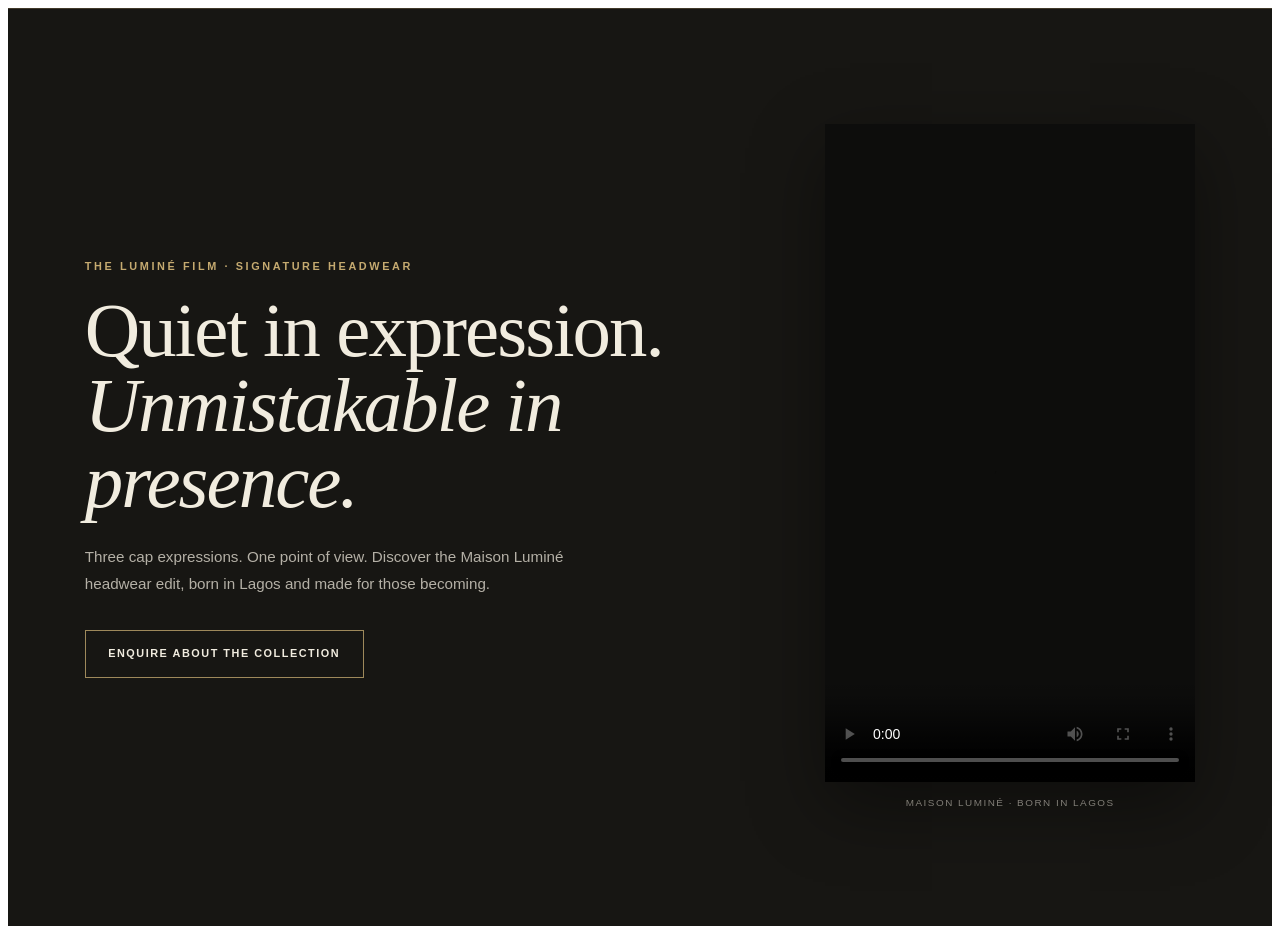
==== commit c3ae28ca: "Add Maison Lumine cap film to website" ====
--- a/public/index.html
+++ b/public/index.html
@@ -84,6 +84,98 @@
       defer
       src="https://manus-analytics.com/umami"
       data-website-id="d40c19df-cdfb-407d-9e28-1d16e98500b2"></script>
+    <style>
+      .ml-film-section {
+        background: #171613;
+        color: #f1ecdf;
+        padding: clamp(4rem, 9vw, 8rem) 6vw;
+        border-top: 1px solid rgba(212, 186, 125, .22);
+      }
+      .ml-film-inner {
+        width: min(1120px, 100%);
+        margin: 0 auto;
+        display: grid;
+        grid-template-columns: minmax(0, 1fr) minmax(240px, 370px);
+        gap: clamp(2.5rem, 8vw, 7rem);
+        align-items: center;
+      }
+      .ml-film-kicker {
+        color: #c5aa70;
+        font: 600 .68rem/1.5 Manrope, sans-serif;
+        letter-spacing: .24em;
+        text-transform: uppercase;
+        margin: 0 0 1.2rem;
+      }
+      .ml-film-title {
+        color: #f1ecdf;
+        font: 400 clamp(2.7rem, 6vw, 5rem)/.98 'Cormorant Garamond', Georgia, serif;
+        letter-spacing: -.025em;
+        margin: 0;
+      }
+      .ml-film-copy {
+        max-width: 30rem;
+        color: rgba(241, 236, 223, .72);
+        font: 400 .95rem/1.8 Manrope, sans-serif;
+        margin: 1.5rem 0 2rem;
+      }
+      .ml-film-link {
+        display: inline-flex;
+        align-items: center;
+        justify-content: center;
+        min-height: 46px;
+        padding: 0 1.4rem;
+        border: 1px solid rgba(197, 170, 112, .78);
+        color: #f1ecdf;
+        text-decoration: none;
+        font: 600 .68rem/1 Manrope, sans-serif;
+        letter-spacing: .14em;
+        text-transform: uppercase;
+        transition: background .2s ease, color .2s ease;
+      }
+      .ml-film-link:hover, .ml-film-link:focus-visible {
+        background: #c5aa70;
+        color: #171613;
+      }
+      .ml-film-video {
+        display: block;
+        width: min(100%, 370px);
+        aspect-ratio: 9 / 16;
+        margin: 0 auto;
+        object-fit: cover;
+        background: #0d0d0c;
+        box-shadow: 0 24px 70px rgba(0,0,0,.4);
+      }
+      .ml-film-caption {
+        color: rgba(241, 236, 223, .5);
+        font: 500 .62rem/1.5 Manrope, sans-serif;
+        letter-spacing: .15em;
+        text-align: center;
+        text-transform: uppercase;
+        margin: .9rem 0 0;
+      }
+      @media (max-width: 700px) {
+        .ml-film-inner { grid-template-columns: 1fr; gap: 2.5rem; }
+        .ml-film-copy { margin: 1rem 0 1.5rem; }
+        .ml-film-video { width: min(78vw, 330px); }
+      }
+    </style>
+    <section class="ml-film-section" aria-labelledby="ml-film-title">
+      <div class="ml-film-inner">
+        <div>
+          <p class="ml-film-kicker">The Luminé Film · Signature Headwear</p>
+          <h2 class="ml-film-title" id="ml-film-title">Quiet in expression.<br><em>Unmistakable in presence.</em></h2>
+          <p class="ml-film-copy">Three cap expressions. One point of view. Discover the Maison Luminé headwear edit, born in Lagos and made for those becoming.</p>
+          <a class="ml-film-link" href="https://wa.me/2347049333131?text=Hi%20Maison%20Lumin%C3%A9%2C%20I%20saw%20the%20cap%20film%20and%27d%20love%20to%20see%20the%20collection." target="_blank" rel="noopener noreferrer">Enquire about the collection</a>
+        </div>
+        <div>
+          <video class="ml-film-video" controls playsinline preload="metadata" poster="/maison-lumine/site-assets/maison-lumine-cap-film-poster.jpg" aria-label="Maison Luminé signature headwear film">
+            <source src="/maison-lumine/site-assets/maison-lumine-cap-film.mp4" type="video/mp4">
+            Your browser does not support embedded video. Please contact Maison Luminé on WhatsApp to view the collection.
+          </video>
+          <p class="ml-film-caption">Maison Luminé · Born in Lagos</p>
+        </div>
+      </div>
+    </section>
   </body>
 
 </html>
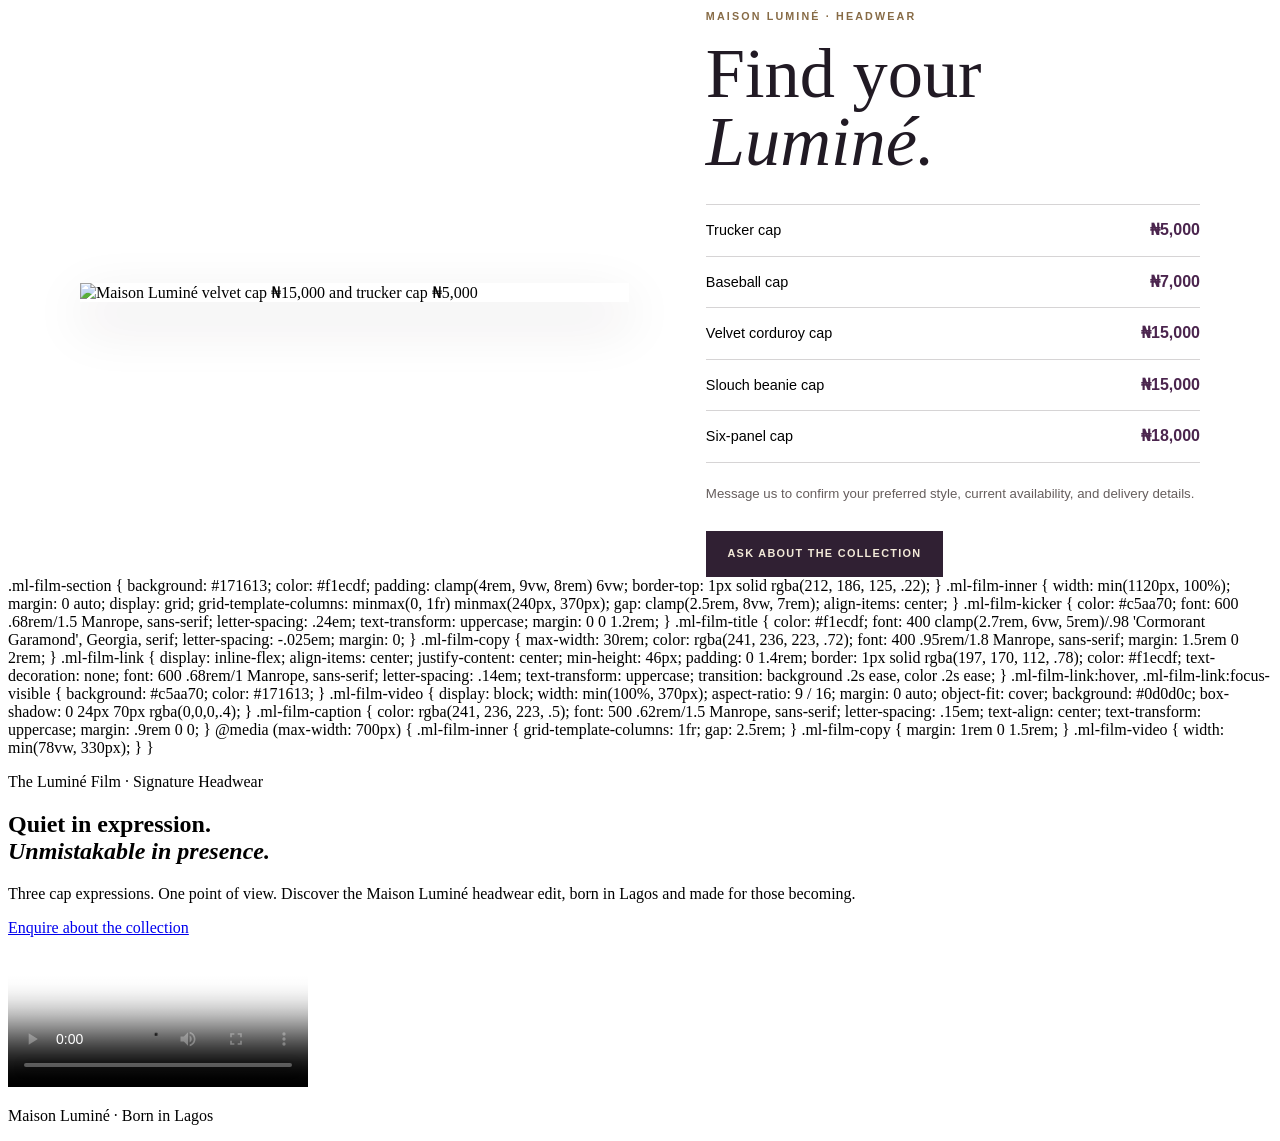
==== commit bad3df1e: "Add cap pricing and corrected promo image" ====
--- a/public/index.html
+++ b/public/index.html
@@ -85,6 +85,39 @@
       src="https://manus-analytics.com/umami"
       data-website-id="d40c19df-cdfb-407d-9e28-1d16e98500b2"></script>
     <style>
+<style>
+  .ml-prices-section{background:#f3ead9;color:#211a24;padding:clamp(3.5rem,8vw,7rem) 6vw;border-top:1px solid rgba(70,47,57,.12)}
+  .ml-prices-inner{width:min(1120px,100%);margin:0 auto;display:grid;grid-template-columns:minmax(260px,1fr) minmax(300px,.9fr);gap:clamp(2rem,6vw,5rem);align-items:center}
+  .ml-prices-art{display:block;width:100%;height:auto;max-height:690px;object-fit:contain;object-position:center;box-shadow:0 20px 55px rgba(44,28,36,.14)}
+  .ml-prices-kicker{margin:0 0 1rem;color:#876b46;font:600 .67rem/1.5 Manrope,sans-serif;letter-spacing:.2em;text-transform:uppercase}
+  .ml-prices-title{margin:0 0 1.8rem;color:#211a24;font:400 clamp(2.6rem,5.5vw,4.6rem)/.96 'Cormorant Garamond',Georgia,serif}
+  .ml-prices-list{margin:0;padding:0;list-style:none;border-top:1px solid rgba(54,42,49,.2)}
+  .ml-prices-list li{display:flex;justify-content:space-between;align-items:baseline;gap:1rem;padding:.95rem 0;border-bottom:1px solid rgba(54,42,49,.2);font:500 .9rem/1.4 Manrope,sans-serif}
+  .ml-prices-list strong{color:#4b254e;white-space:nowrap;font:600 1rem/1.2 Manrope,sans-serif}
+  .ml-prices-note{margin:1.25rem 0 1.6rem;color:#665e5d;font:400 .83rem/1.7 Manrope,sans-serif}
+  .ml-prices-link{display:inline-flex;min-height:46px;align-items:center;justify-content:center;padding:0 1.35rem;background:#302033;color:#f3ead9;text-decoration:none;font:600 .68rem/1 Manrope,sans-serif;letter-spacing:.12em;text-transform:uppercase}
+  .ml-prices-link:hover,.ml-prices-link:focus-visible{background:#4b254e}
+  @media(max-width:700px){.ml-prices-inner{grid-template-columns:1fr;gap:2.5rem}.ml-prices-art{width:min(100%,460px);margin:0 auto}}
+</style>
+<section class="ml-prices-section" aria-labelledby="ml-prices-title">
+  <div class="ml-prices-inner">
+    <img class="ml-prices-art" src="/maison-lumine/site-assets/maison-lumine-cap-ad-corrected.png" alt="Maison Luminé velvet cap ₦15,000 and trucker cap ₦5,000">
+    <div>
+      <p class="ml-prices-kicker">Maison Luminé · Headwear</p>
+      <h2 class="ml-prices-title" id="ml-prices-title">Find your<br><em>Luminé.</em></h2>
+      <ul class="ml-prices-list">
+        <li><span>Trucker cap</span><strong>₦5,000</strong></li>
+        <li><span>Baseball cap</span><strong>₦7,000</strong></li>
+        <li><span>Velvet corduroy cap</span><strong>₦15,000</strong></li>
+        <li><span>Slouch beanie cap</span><strong>₦15,000</strong></li>
+        <li><span>Six-panel cap</span><strong>₦18,000</strong></li>
+      </ul>
+      <p class="ml-prices-note">Message us to confirm your preferred style, current availability, and delivery details.</p>
+      <a class="ml-prices-link" href="https://wa.me/2347049333131?text=Hi%20Maison%20Lumin%C3%A9%2C%20please%20send%20me%20the%20cap%20catalogue%20and%20delivery%20details." target="_blank" rel="noopener noreferrer">Ask about the collection</a>
+    </div>
+  </div>
+</section>
+
       .ml-film-section {
         background: #171613;
         color: #f1ecdf;
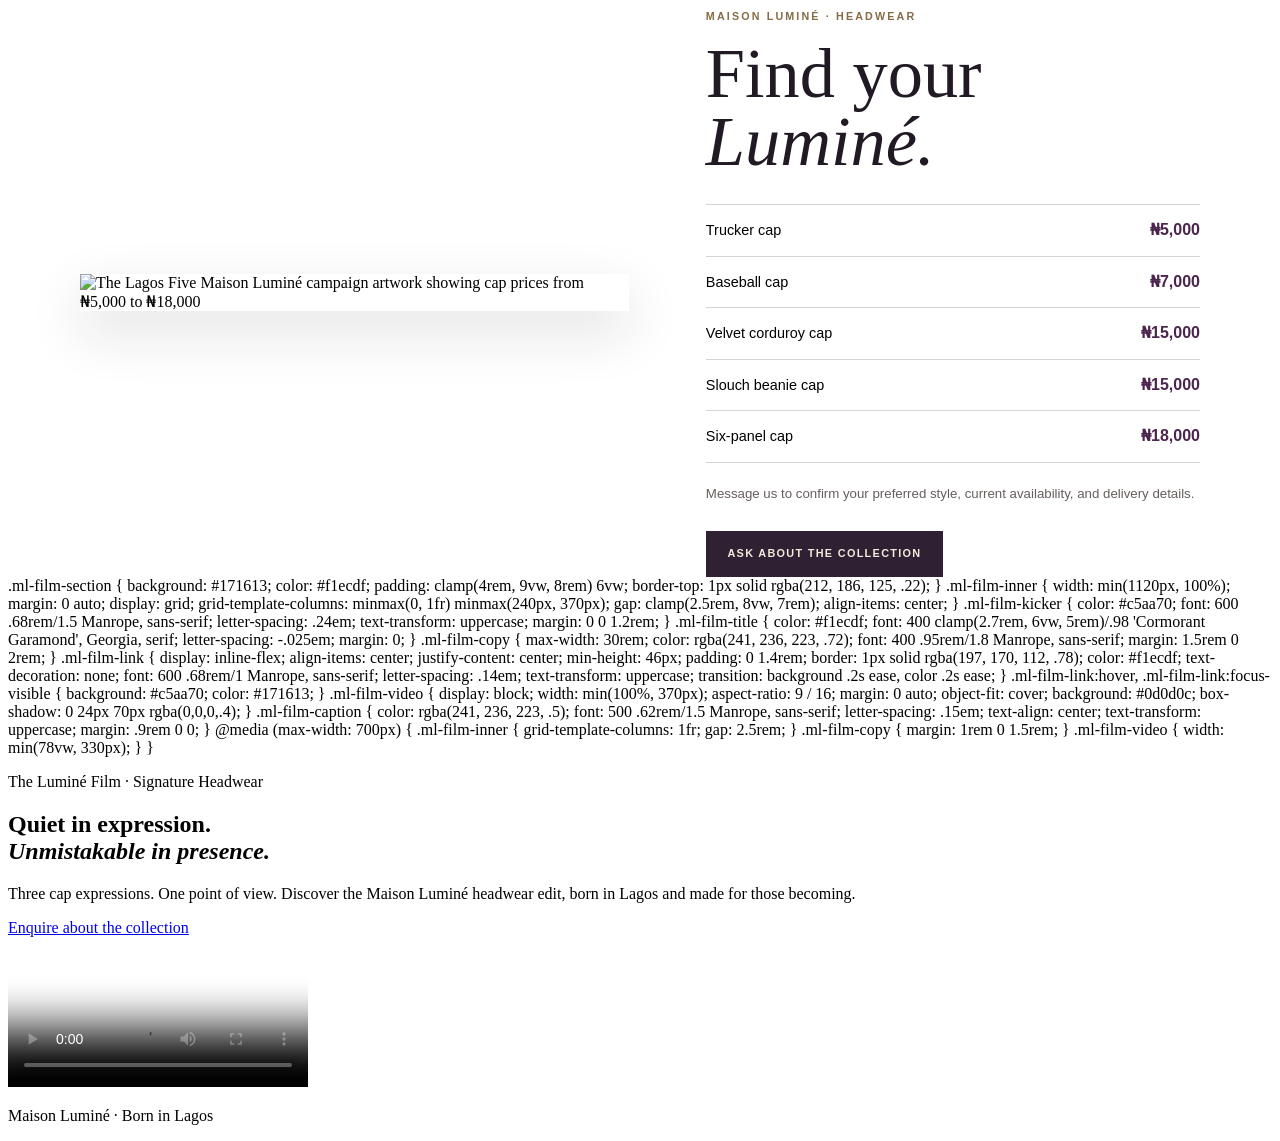
==== commit ce4b0bfe: "Feature The Lagos Five campaign artwork" ====
--- a/public/index.html
+++ b/public/index.html
@@ -101,7 +101,7 @@
 </style>
 <section class="ml-prices-section" aria-labelledby="ml-prices-title">
   <div class="ml-prices-inner">
-    <img class="ml-prices-art" src="/maison-lumine/site-assets/maison-lumine-cap-ad-corrected.png" alt="Maison Luminé velvet cap ₦15,000 and trucker cap ₦5,000">
+    <img class="ml-prices-art" src="/maison-lumine/site-assets/maison-lumine-the-lagos-five-ad.png" alt="The Lagos Five Maison Luminé campaign artwork showing cap prices from ₦5,000 to ₦18,000">
     <div>
       <p class="ml-prices-kicker">Maison Luminé · Headwear</p>
       <h2 class="ml-prices-title" id="ml-prices-title">Find your<br><em>Luminé.</em></h2>
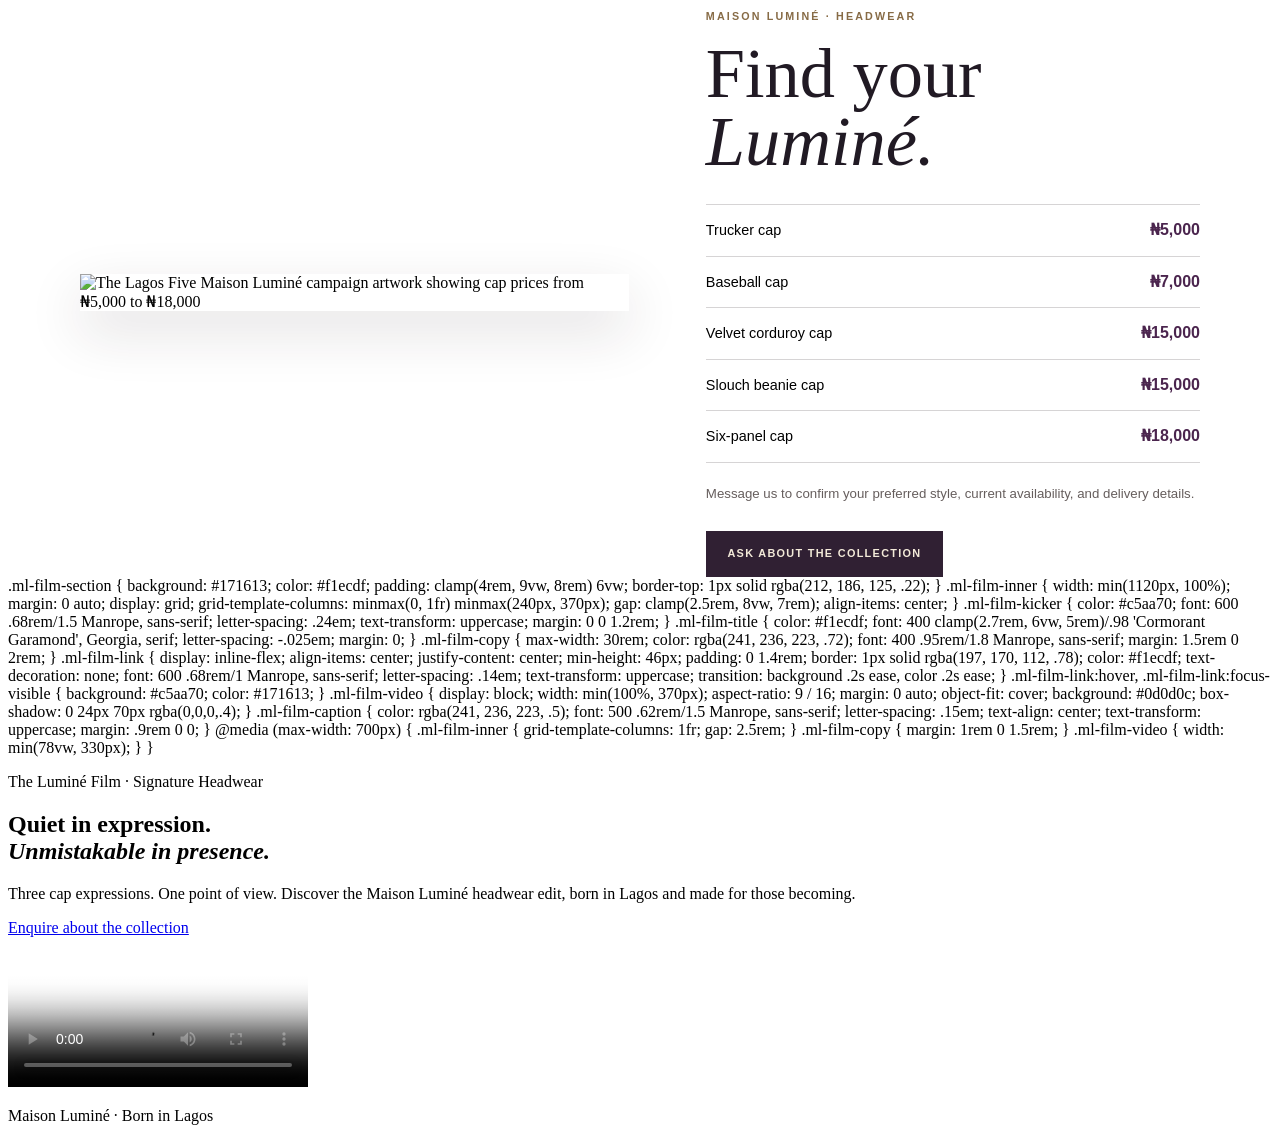
==== commit c1a4cc02: "Improve iPhone Safari compatibility" ====
--- a/public/index.html
+++ b/public/index.html
@@ -5,11 +5,13 @@
     <meta charset="UTF-8" />
     <meta
       name="viewport"
-      content="width=device-width, initial-scale=1.0, maximum-scale=1" />
+      content="width=device-width, initial-scale=1.0" />
     <link rel="preconnect" href="https://fonts.googleapis.com" />
     <link rel="preconnect" href="https://fonts.gstatic.com" crossorigin />
     <link href="https://fonts.googleapis.com/css2?family=Cormorant+Garamond:ital,wght@0,400;0,500;0,600;1,400;1,500&family=Manrope:wght@400;500;600;700&display=swap" rel="stylesheet" />
     <meta name="theme-color" content="#171613" />
+    <meta name="apple-mobile-web-app-capable" content="yes" />
+    <meta name="apple-mobile-web-app-status-bar-style" content="black-translucent" />
     <meta name="description" content="Maison Luminé — luxury streetwear, crafted in Lagos. For those becoming. Where luxury becomes legacy." />
     <meta property="og:title" content="Maison Luminé — For Those Becoming" />
     <meta property="og:description" content="Luxury streetwear, crafted in Lagos. Discover the next expression from Maison Luminé." />
@@ -19,6 +21,14 @@
   </head>
 
   <body>
+    <noscript>
+      <main style="min-height:100vh;background:#171613;color:#f1ecdf;padding:3rem 1.5rem;font-family:Arial,sans-serif;display:grid;align-content:center;gap:1.25rem">
+        <p style="letter-spacing:.18em;text-transform:uppercase;font-size:.7rem;color:#c5aa70;margin:0">Maison Luminé · Born in Lagos</p>
+        <h1 style="font-family:Georgia,serif;font-size:clamp(3rem,12vw,6rem);font-weight:400;line-height:.95;margin:0">For those <em>becoming.</em></h1>
+        <p style="max-width:32rem;color:#d5d0c7;line-height:1.7;margin:0">Luxury streetwear, crafted in Lagos. JavaScript is disabled in this browser, but you can still contact Maison Luminé directly.</p>
+        <a href="https://wa.me/2347049333131?text=Hi%20Maison%20Lumin%C3%A9%2C%20I%27d%20love%20to%20learn%20more%20about%20the%20collection." style="display:inline-block;width:max-content;background:#f1ecdf;color:#171613;padding:1rem 1.25rem;text-decoration:none;font-weight:700">Speak with the House ↗</a>
+      </main>
+    </noscript>
     <script id="manus-runtime">window.__MANUS_HOST_DEV__ = false;
 (function(){"use strict";var Mr={exports:{}},Kn={};/**
  * @license React
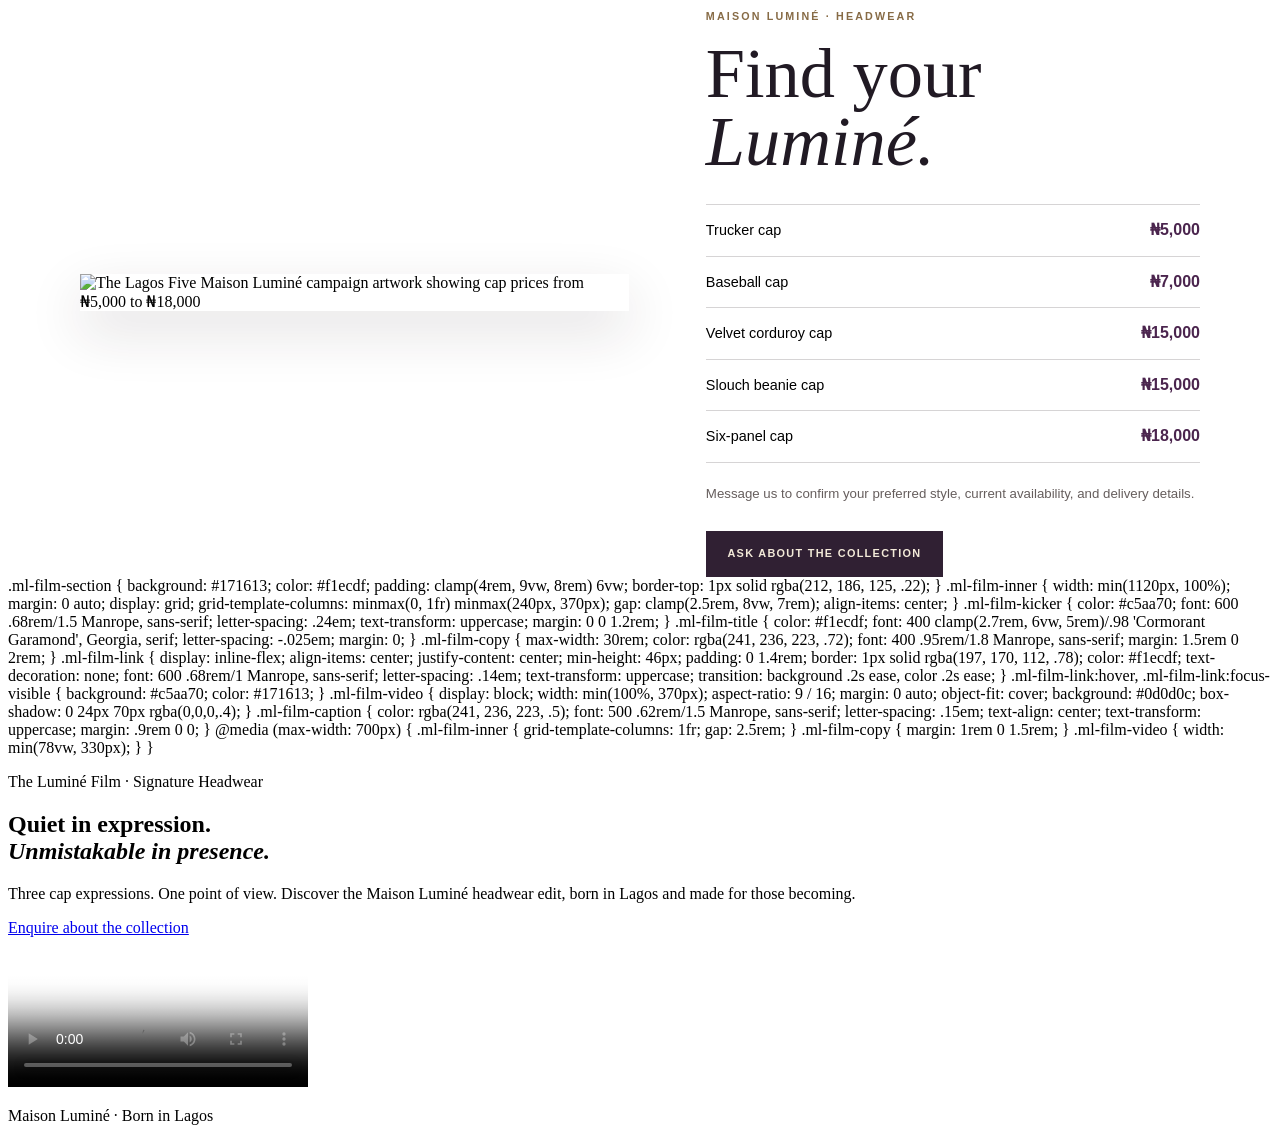
==== commit 75058499: "Polish iOS touch targets and safe areas" ====
--- a/public/index.html
+++ b/public/index.html
@@ -219,6 +219,28 @@
         </div>
       </div>
     </section>
+    <style id="ios-touch-polish">
+      /* iOS touch polish: keep controls comfortably tappable and clear of the home indicator. */
+      @media (max-width: 680px) {
+        .menu-toggle {
+          width: 44px;
+          height: 44px;
+          touch-action: manipulation;
+          -webkit-tap-highlight-color: transparent;
+        }
+        .main-nav a,
+        .floating-whatsapp {
+          touch-action: manipulation;
+          -webkit-tap-highlight-color: transparent;
+        }
+        .floating-whatsapp {
+          min-height: 44px;
+          bottom: calc(13px + env(safe-area-inset-bottom));
+          right: calc(14px + env(safe-area-inset-right));
+        }
+      }
+    </style>
+
   </body>
 
 </html>
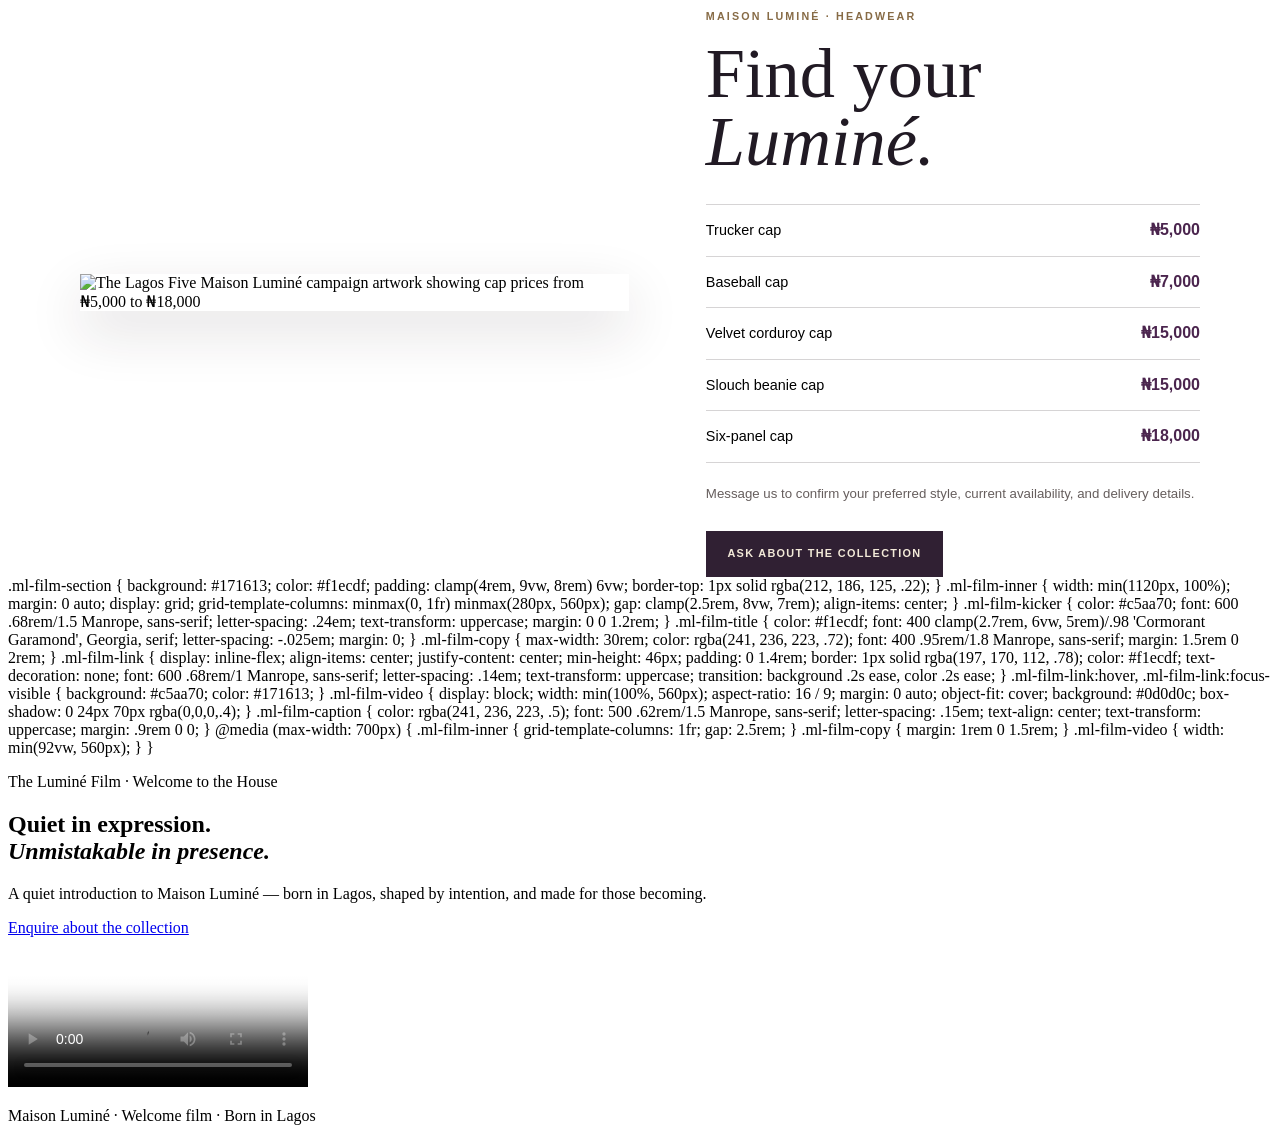
==== commit 51611128: "Connect homepage to welcome film" ====
--- a/public/index.html
+++ b/public/index.html
@@ -138,7 +138,7 @@
         width: min(1120px, 100%);
         margin: 0 auto;
         display: grid;
-        grid-template-columns: minmax(0, 1fr) minmax(240px, 370px);
+        grid-template-columns: minmax(0, 1fr) minmax(280px, 560px);
         gap: clamp(2.5rem, 8vw, 7rem);
         align-items: center;
       }
@@ -181,8 +181,8 @@
       }
       .ml-film-video {
         display: block;
-        width: min(100%, 370px);
-        aspect-ratio: 9 / 16;
+        width: min(100%, 560px);
+        aspect-ratio: 16 / 9;
         margin: 0 auto;
         object-fit: cover;
         background: #0d0d0c;
@@ -199,23 +199,23 @@
       @media (max-width: 700px) {
         .ml-film-inner { grid-template-columns: 1fr; gap: 2.5rem; }
         .ml-film-copy { margin: 1rem 0 1.5rem; }
-        .ml-film-video { width: min(78vw, 330px); }
+        .ml-film-video { width: min(92vw, 560px); }
       }
     </style>
     <section class="ml-film-section" aria-labelledby="ml-film-title">
       <div class="ml-film-inner">
         <div>
-          <p class="ml-film-kicker">The Luminé Film · Signature Headwear</p>
+          <p class="ml-film-kicker">The Luminé Film · Welcome to the House</p>
           <h2 class="ml-film-title" id="ml-film-title">Quiet in expression.<br><em>Unmistakable in presence.</em></h2>
-          <p class="ml-film-copy">Three cap expressions. One point of view. Discover the Maison Luminé headwear edit, born in Lagos and made for those becoming.</p>
+          <p class="ml-film-copy">A quiet introduction to Maison Luminé — born in Lagos, shaped by intention, and made for those becoming.</p>
           <a class="ml-film-link" href="https://wa.me/2347049333131?text=Hi%20Maison%20Lumin%C3%A9%2C%20I%20saw%20the%20cap%20film%20and%27d%20love%20to%20see%20the%20collection." target="_blank" rel="noopener noreferrer">Enquire about the collection</a>
         </div>
         <div>
-          <video class="ml-film-video" controls playsinline preload="metadata" poster="/maison-lumine/site-assets/maison-lumine-cap-film-poster.jpg" aria-label="Maison Luminé signature headwear film">
-            <source src="/maison-lumine/site-assets/maison-lumine-cap-film.mp4" type="video/mp4">
+            <video class="ml-film-video" controls playsinline preload="metadata" poster="/maison-lumine/site-assets/maison-lumine-welcome-film-poster.jpg" aria-label="Maison Luminé welcome film">
+            <source src="/maison-lumine/site-assets/maison-lumine-welcome-film.mp4" type="video/mp4">
             Your browser does not support embedded video. Please contact Maison Luminé on WhatsApp to view the collection.
           </video>
-          <p class="ml-film-caption">Maison Luminé · Born in Lagos</p>
+          <p class="ml-film-caption">Maison Luminé · Welcome film · Born in Lagos</p>
         </div>
       </div>
     </section>
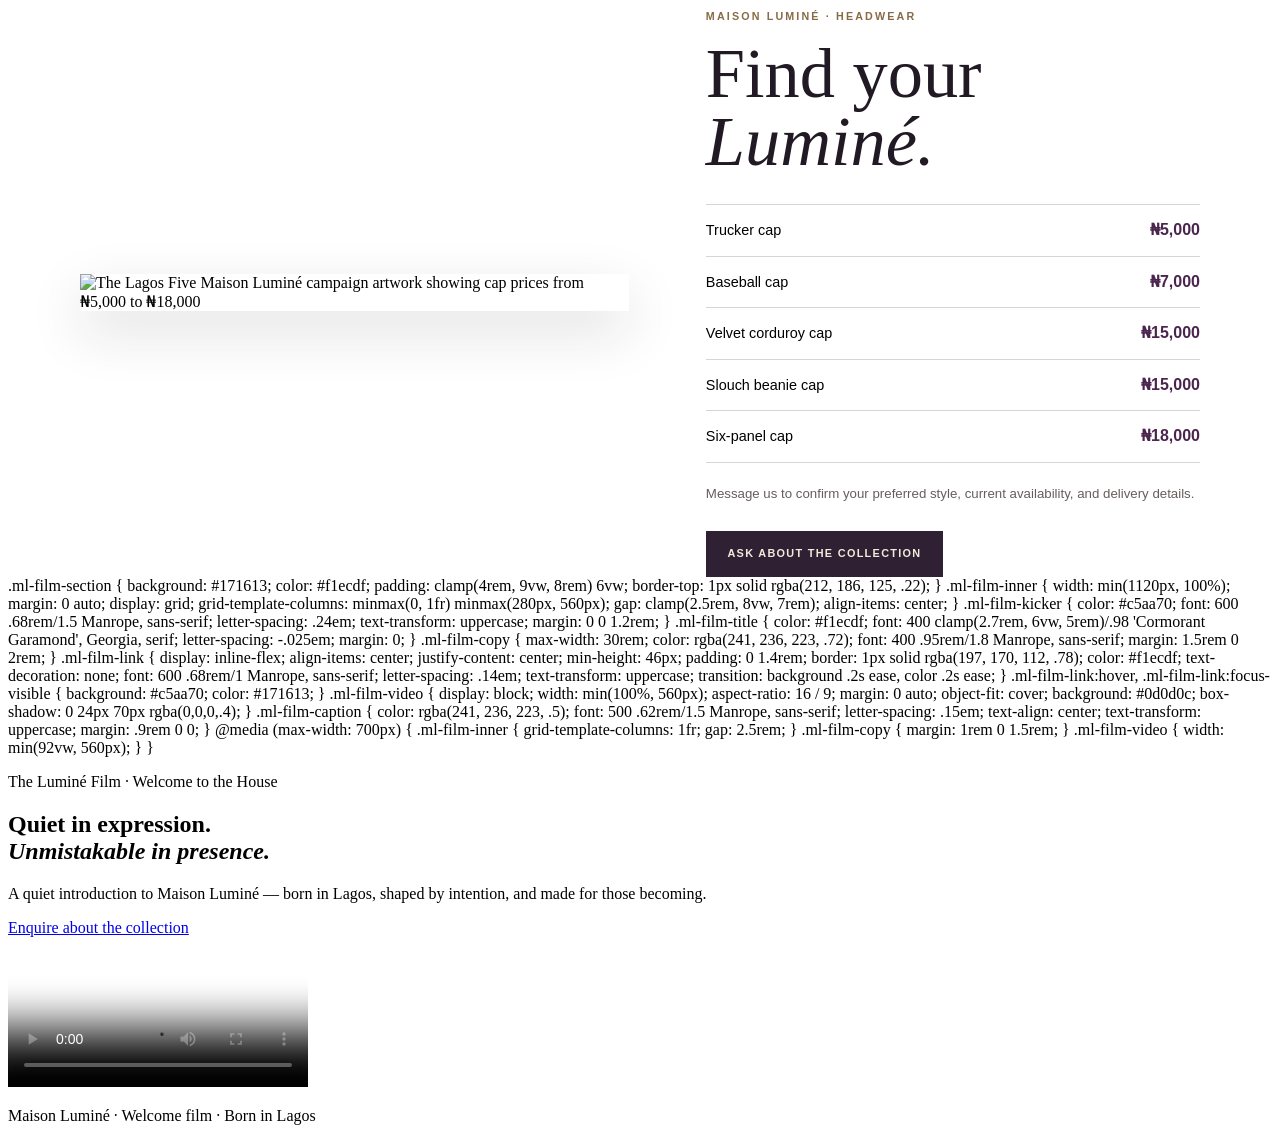
==== commit 74296711: "Refine welcome film section anchor" ====
--- a/public/index.html
+++ b/public/index.html
@@ -202,11 +202,11 @@
         .ml-film-video { width: min(92vw, 560px); }
       }
     </style>
-    <section class="ml-film-section" aria-labelledby="ml-film-title">
+    <section class="ml-film-section" aria-labelledby="ml-welcome-film-title">
       <div class="ml-film-inner">
         <div>
           <p class="ml-film-kicker">The Luminé Film · Welcome to the House</p>
-          <h2 class="ml-film-title" id="ml-film-title">Quiet in expression.<br><em>Unmistakable in presence.</em></h2>
+          <h2 class="ml-film-title" id="ml-welcome-film-title">Quiet in expression.<br><em>Unmistakable in presence.</em></h2>
           <p class="ml-film-copy">A quiet introduction to Maison Luminé — born in Lagos, shaped by intention, and made for those becoming.</p>
           <a class="ml-film-link" href="https://wa.me/2347049333131?text=Hi%20Maison%20Lumin%C3%A9%2C%20I%20saw%20the%20cap%20film%20and%27d%20love%20to%20see%20the%20collection." target="_blank" rel="noopener noreferrer">Enquire about the collection</a>
         </div>
